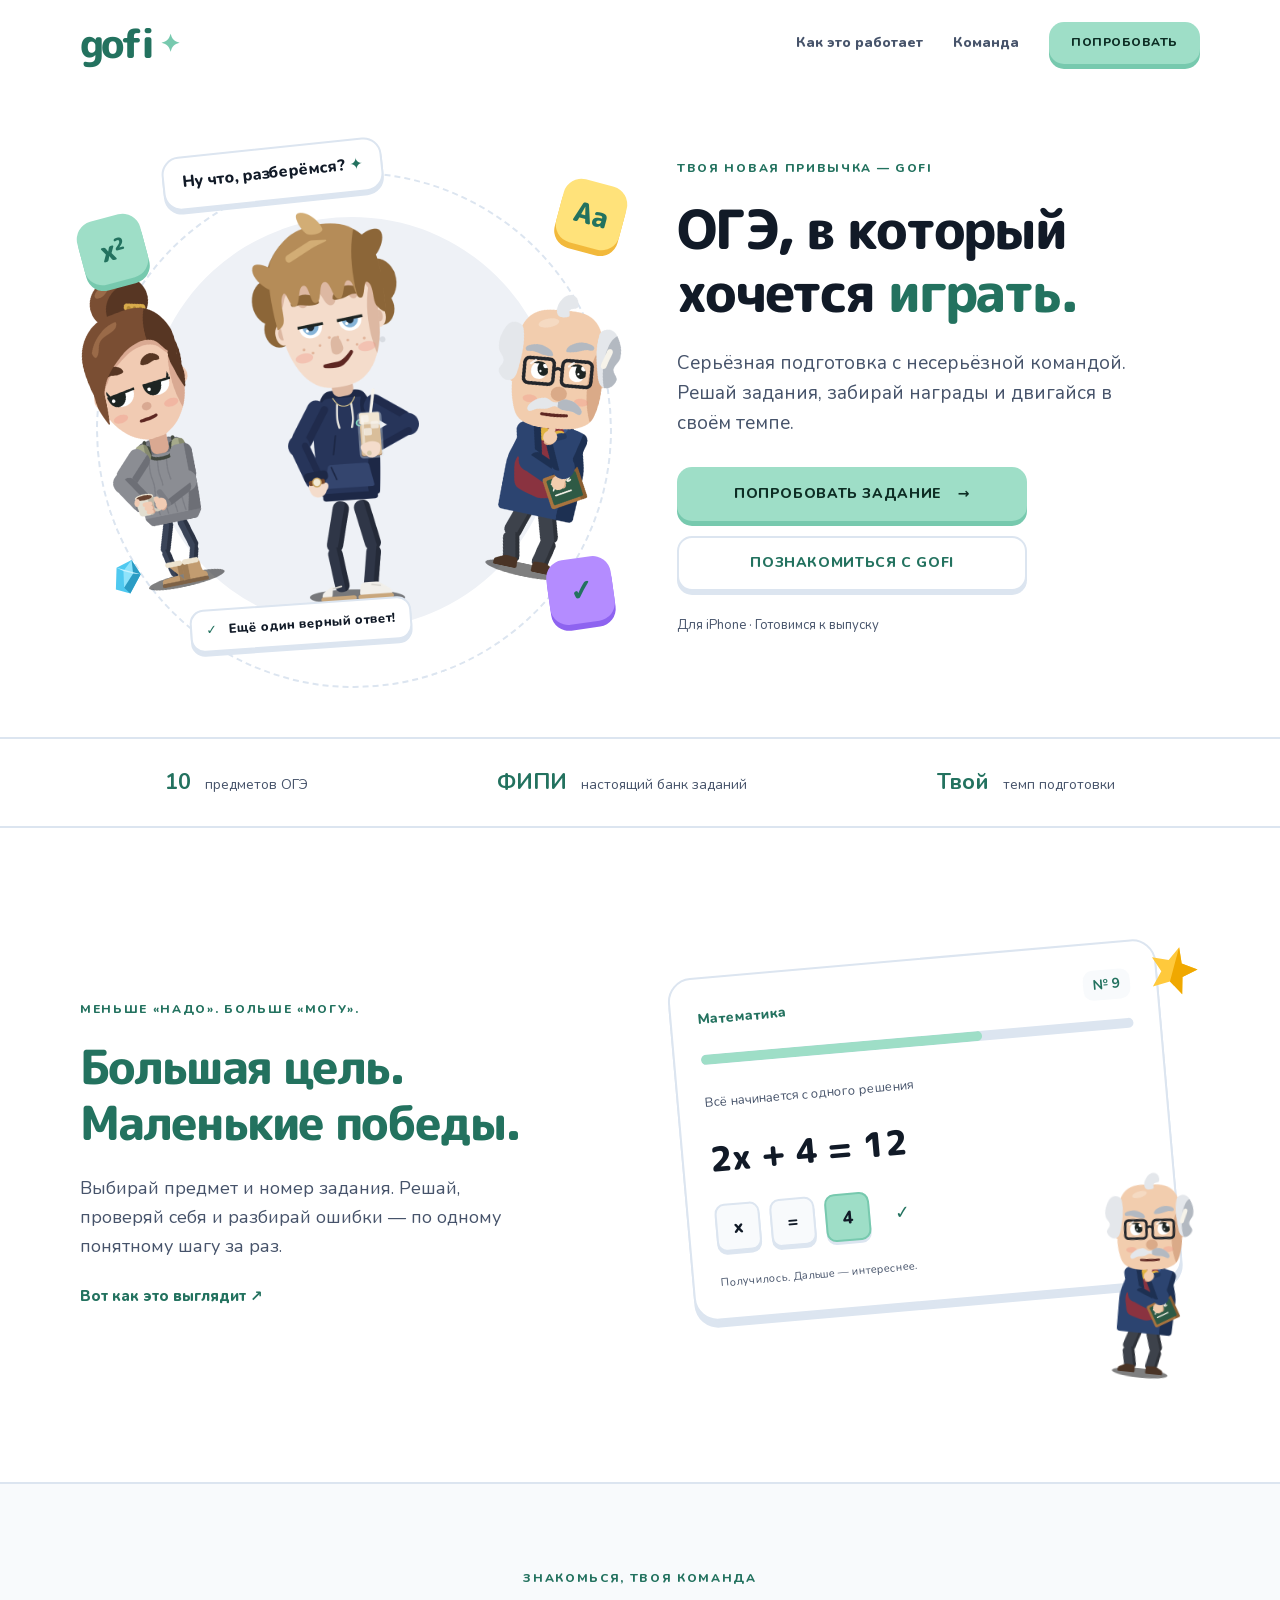
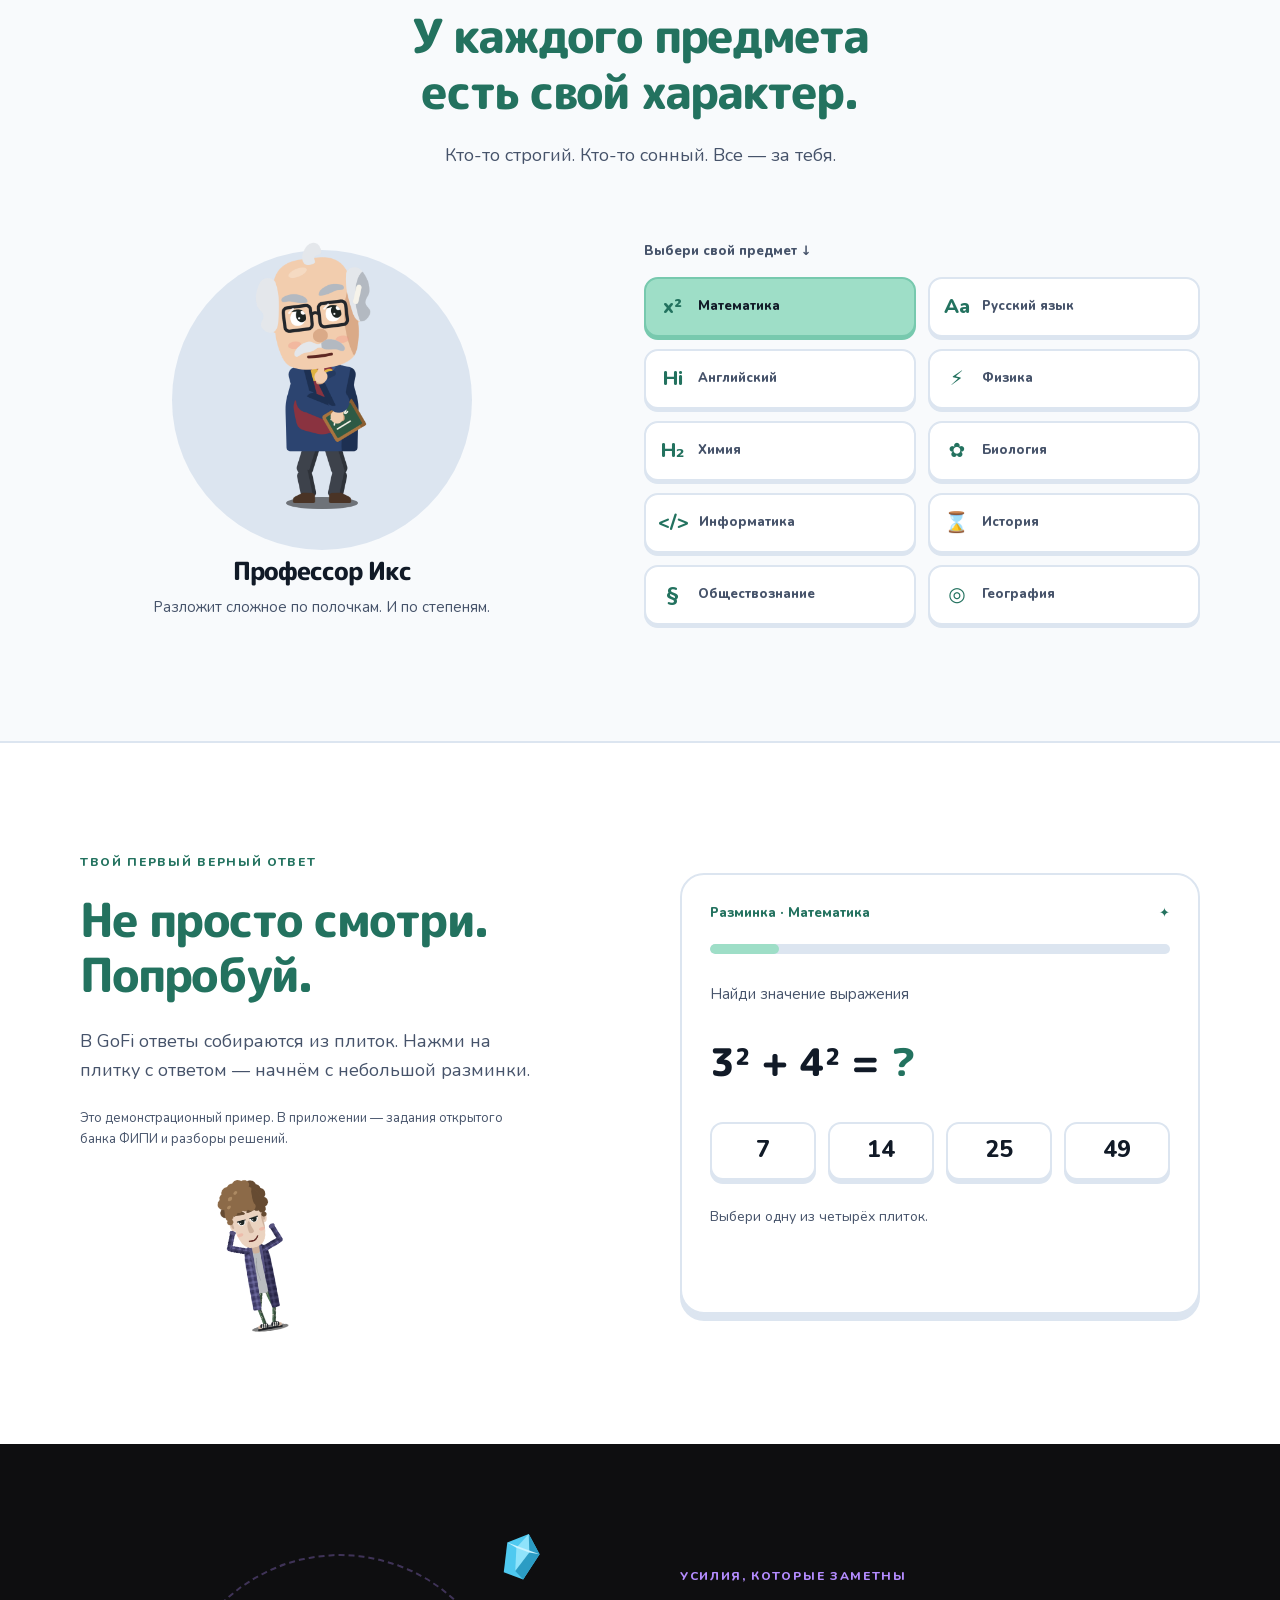
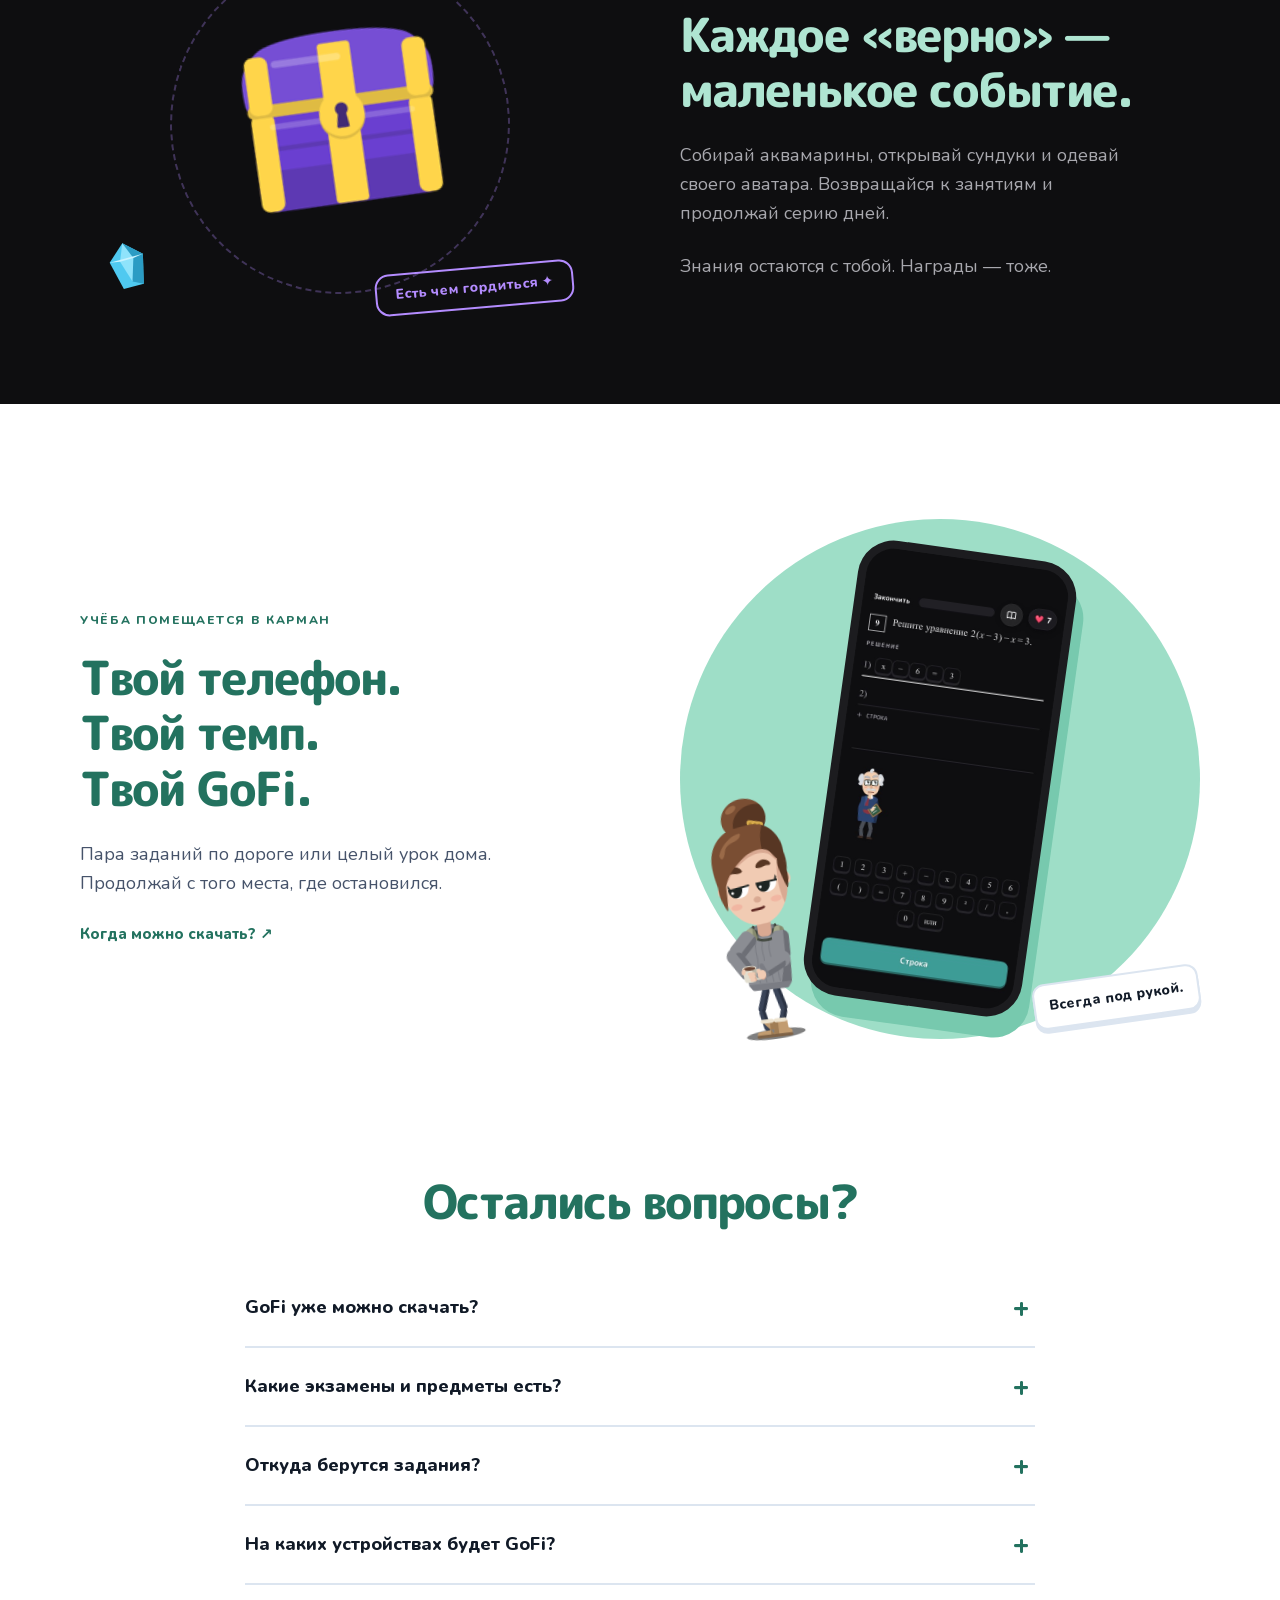
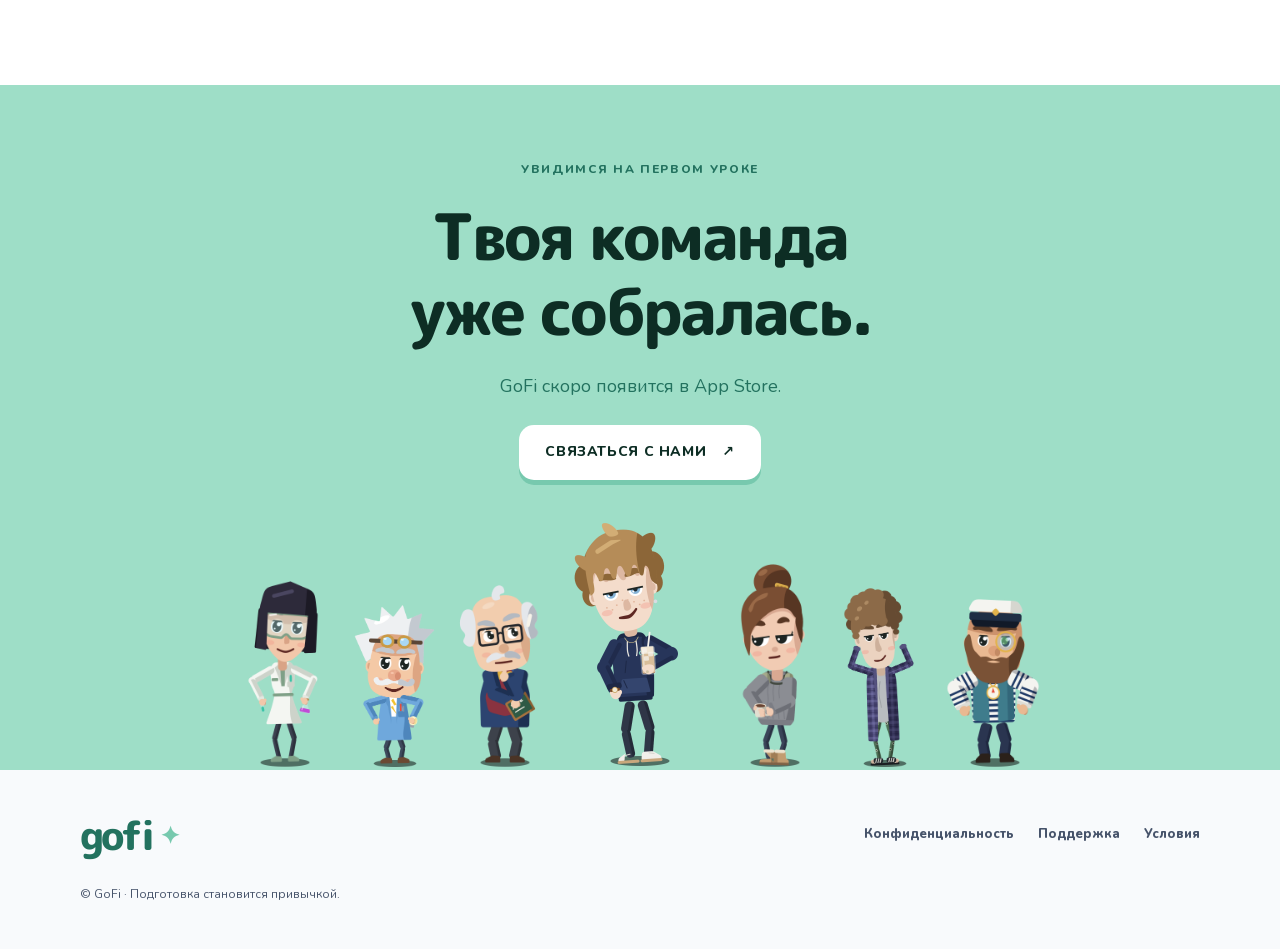
==== index.html @ 3a9fe212 "Новая главная GoFi: команда, анимации и пробное задание" ====
<!doctype html>
<html lang="ru">
<head>
<meta charset="utf-8"><meta name="viewport" content="width=device-width, initial-scale=1">
<title>GoFi — ОГЭ, в который хочется играть</title>
<meta name="description" content="Готовься к ОГЭ с GoFi: задания ФИПИ по 10 предметам, команда учителей-персонажей, разборы и награды. Приложение для iPhone готовится к выпуску.">
<meta property="og:title" content="GoFi — ОГЭ, в который хочется играть">
<meta property="og:description" content="Твоя команда. Твой темп. Твой следующий верный ответ.">
<meta property="og:image" content="https://nowford.github.io/gofi/icon.png">
<meta name="theme-color" content="#FFFFFF">
<link rel="icon" href="favicon.png"><link rel="apple-touch-icon" href="icon.png">
<link rel="stylesheet" href="fonts.css"><link rel="stylesheet" href="home.css?v=20261116">
</head><body>
<a class="skip" href="#main">К содержимому</a>
<svg width="0" height="0" style="position:absolute" aria-hidden="true">
  <defs>
    <symbol id="gem" viewBox="0 0 64 64"><path d="M32 4 52 22 44 56H20L12 22Z" fill="#4FC9F0"/><path d="M32 4 52 22 44 56 32 50Z" fill="#2B9CC4"/><path d="M32 4 24 24 32 50 40 24Z" fill="#8FE3FB"/><path d="M12 22H52L40 24H24Z" fill="#C9F3FF"/></symbol>
    <symbol id="flame" viewBox="0 0 64 64"><path d="M32 4C40 16 52 22 52 38a20 20 0 0 1-40 0c0-8 4-14 8-18 0 6 2 10 6 12C26 22 28 12 32 4Z" fill="#FF9B2F"/><path d="M32 4c8 12 20 18 20 34a20 20 0 0 1-20 20Z" fill="#F07A1A"/><path d="M32 28c6 6 10 10 10 16a10 10 0 0 1-20 0c0-6 4-10 10-16Z" fill="#FFD25A"/></symbol>
    <symbol id="star" viewBox="0 0 64 64"><path d="M32 4l8 18 20 2-15 13 5 20-18-11-18 11 5-20L4 24l20-2Z" fill="#FFC93C"/><path d="M32 4l8 18 20 2-15 13 5 20-18-11Z" fill="#F0A800"/></symbol>
    <symbol id="heart" viewBox="0 0 64 64"><path d="M32 56 8 32A14 14 0 0 1 32 14a14 14 0 0 1 24 18Z" fill="#FF5F7E"/><path d="M32 56V14a14 14 0 0 1 24 18Z" fill="#E8456A"/><ellipse cx="20" cy="26" rx="5" ry="3" fill="#FFB3C2" transform="rotate(-35 20 26)"/></symbol>
    <symbol id="medal" viewBox="0 0 64 64"><path d="M22 4h8l4 18h-8Z" fill="#5C7CFA"/><path d="M42 4h-8l-4 18h8Z" fill="#4263EB"/><circle cx="32" cy="40" r="18" fill="#FFC93C"/><path d="M32 22a18 18 0 0 1 0 36Z" fill="#F0A800"/><circle cx="32" cy="40" r="10" fill="#FFE08A"/></symbol>
  </defs>
</svg>
<header class="top"><div class="wrap nav-wrap"><a class="brand" href="./" aria-label="GoFi — главная">go<span>fi</span><i aria-hidden="true">✦</i></a><nav aria-label="Главное меню"><a href="#how">Как это работает</a><a href="#team">Команда</a><a class="btn small" href="#try">Попробовать</a></nav></div></header>
<main id="main">
<section class="hero wrap">
<div class="hero-art" aria-label="Гофи, Тея и профессор Икс">
<div class="orbit" aria-hidden="true"></div><div class="orbit inner" aria-hidden="true"></div>
<span class="float tile t1" aria-hidden="true">x²</span><span class="float tile t2" aria-hidden="true">Аа</span><span class="float tile t3" aria-hidden="true">✓</span>
<span class="float gem" aria-hidden="true"><svg viewBox="0 0 64 64"><use href="#gem"/></svg></span>
<div class="hero-friend left"><img class="character " src="img/tea.png" alt="Тея" width="360" height="580"></div>
<div class="hero-friend right"><img class="character " src="img/iks.png" alt="Профессор Икс" width="360" height="580"></div>
<div class="hero-friend center"><img class="character " src="img/gofi.png" alt="Гофи" width="360" height="580"></div>
<div class="bubble">Ну что, разберёмся? <span>✦</span></div>
<div class="mini-win"><span>✓</span> Ещё один верный ответ!</div>
</div>
<div class="hero-copy"><p class="eyebrow">Твоя новая привычка — GoFi</p><h1>ОГЭ, в который<br>хочется <em>играть.</em></h1><p class="lead">Серьёзная подготовка с несерьёзной командой. Решай задания, забирай награды и двигайся в своём темпе.</p><div class="hero-actions"><a class="btn" href="#try">Попробовать задание <span aria-hidden="true">→</span></a><a class="btn outline" href="#how">Познакомиться с GoFi</a></div><p class="release-note">Для iPhone · Готовимся к выпуску</p></div>
</section>
<div class="facts"><div class="wrap"><span><b>10</b> предметов ОГЭ</span><span><b>ФИПИ</b> настоящий банк заданий</span><span><b>Твой</b> темп подготовки</span></div></div>
<section class="section wrap split" id="how">
<div class="copy reveal"><p class="eyebrow">Меньше «надо». Больше «могу».</p><h2>Большая цель.<br>Маленькие победы.</h2><p>Выбирай предмет и номер задания. Решай, проверяй себя и разбирай ошибки — по одному понятному шагу за раз.</p><a class="text-link" href="#try">Вот как это выглядит <span aria-hidden="true">↗</span></a></div>
<div class="practice-art reveal"><div class="lesson-card"><div class="lesson-head"><span>Математика</span><b>№ 9</b></div><div class="progress"><i></i></div><p>Всё начинается с одного решения</p><div class="equation">2x + 4 = 12</div><div class="answer-tiles"><span>x</span><span>=</span><span class="mint">4</span><span class="check">✓</span></div><div class="lesson-caption">Получилось. Дальше — интереснее.</div></div><img class="character lesson-teacher" src="img/iks.png" alt="Профессор Икс" width="360" height="580" loading="lazy"><svg class="art-star" viewBox="0 0 64 64" aria-hidden="true"><use href="#star"/></svg></div>
</section>
<section class="team-section" id="team"><div class="wrap"><div class="section-heading reveal"><p class="eyebrow">Знакомься, твоя команда</p><h2>У каждого предмета<br>есть свой характер.</h2><p>Кто-то строгий. Кто-то сонный. Все — за тебя.</p></div><div class="team-layout"><div class="teacher-stage"><div class="teacher-halo"></div><img id="teacher-image" class="character" src="img/iks.png" alt="Профессор Икс" width="360" height="580" loading="lazy"><div class="teacher-caption" aria-live="polite"><h3 id="teacher-name">Профессор Икс</h3><p id="teacher-description">Разложит сложное по полочкам. И по степеням.</p></div></div><div class="subject-picker"><p class="picker-label">Выбери свой предмет ↓</p><div class="subject-grid" role="group" aria-label="Учителя по предметам"><button class="subject" type="button" data-teacher="iks" data-name="Профессор Икс" data-description="Разложит сложное по полочкам. И по степеням." aria-pressed="true"><span aria-hidden="true">x²</span>Математика</button><button class="subject" type="button" data-teacher="zapyataya" data-name="Миша" data-description="Строгий с виду. На твоей стороне — всегда." aria-pressed="false"><span aria-hidden="true">Аа</span>Русский язык</button><button class="subject" type="button" data-teacher="tea" data-name="Тея" data-description="Английский, кофе и немного сарказма." aria-pressed="false"><span aria-hidden="true">Hi</span>Английский</button><button class="subject" type="button" data-teacher="volt" data-name="Доктор Вольт" data-description="Проверяет гравитацию. Иногда случайно." aria-pressed="false"><span aria-hidden="true">⚡</span>Физика</button><button class="subject" type="button" data-teacher="kolba" data-name="Мадам Колба" data-description="Знает формулу хорошего урока." aria-pressed="false"><span aria-hidden="true">H₂</span>Химия</button><button class="subject" type="button" data-teacher="kletka" data-name="Дядя Клетка" data-description="Объяснит жизнь во всех её проявлениях." aria-pressed="false"><span aria-hidden="true">✿</span>Биология</button><button class="subject" type="button" data-teacher="bait" data-name="Байт" data-description="Найдёт баг даже в твоём решении." aria-pressed="false"><span aria-hidden="true">&lt;/></span>Информатика</button><button class="subject" type="button" data-teacher="letopisets" data-name="Летописец Год" data-description="Помнит всё. Почти в правильном порядке." aria-pressed="false"><span aria-hidden="true">⌛</span>История</button><button class="subject" type="button" data-teacher="sudya" data-name="Судья Закон" data-description="У каждого ответа есть свои основания." aria-pressed="false"><span aria-hidden="true">§</span>Обществознание</button><button class="subject" type="button" data-teacher="kompas" data-name="Капитан Компас" data-description="Поможет найти верный курс." aria-pressed="false"><span aria-hidden="true">◎</span>География</button></div><noscript><p>Все десять предметов доступны в приложении. Для переключения персонажей на сайте включи JavaScript.</p></noscript></div></div></div></section>
<section class="section wrap split demo-section" id="try"><div class="copy reveal"><p class="eyebrow">Твой первый верный ответ</p><h2>Не просто смотри.<br>Попробуй.</h2><p>В GoFi ответы собираются из плиток. Нажми на плитку с ответом — начнём с небольшой разминки.</p><p class="fine">Это демонстрационный пример. В приложении — задания открытого банка ФИПИ и разборы решений.</p><img class="character demo-bait" src="img/bait.png" alt="Байт" width="360" height="580" loading="lazy"></div><div class="demo-card reveal"><div class="demo-top"><span>Разминка · Математика</span><span aria-hidden="true">✦</span></div><div class="demo-progress"><i></i></div><p>Найди значение выражения</p><div class="demo-equation">3² + 4² = <span>?</span></div><div class="demo-options" role="group" aria-label="Выбери ответ"><button type="button" data-answer="7">7</button><button type="button" data-answer="14">14</button><button type="button" data-answer="25">25</button><button type="button" data-answer="49">49</button></div><div class="demo-feedback" role="status" aria-live="polite">Выбери одну из четырёх плиток.</div><button type="button" class="text-link reset" hidden>Ещё раз ↻</button><noscript><p>Ответ: 25. 3² = 9, 4² = 16, а 9 + 16 = 25.</p></noscript></div></section>
<section class="rewards"><div class="wrap split"><div class="reward-art reveal"><div class="reward-ring"></div><img class="chest" src="img/chest-5.png" alt="Легендарный сундук GoFi" width="350" height="350" loading="lazy"><svg class="reward-gem g1" viewBox="0 0 64 64" aria-hidden="true"><use href="#gem"/></svg><svg class="reward-gem g2" viewBox="0 0 64 64" aria-hidden="true"><use href="#gem"/></svg><span class="reward-label">Есть чем гордиться ✦</span></div><div class="copy reveal"><p class="eyebrow">Усилия, которые заметны</p><h2>Каждое «верно» —<br>маленькое событие.</h2><p>Собирай аквамарины, открывай сундуки и одевай своего аватара. Возвращайся к занятиям и продолжай серию дней.</p><p>Знания остаются с тобой. Награды — тоже.</p></div></div></section>
<section class="section wrap split pocket"><div class="copy reveal"><p class="eyebrow">Учёба помещается в карман</p><h2>Твой телефон.<br>Твой темп.<br>Твой GoFi.</h2><p>Пара заданий по дороге или целый урок дома. Продолжай с того места, где остановился.</p><a class="text-link" href="#release">Когда можно скачать? ↗</a></div><div class="phone-scene reveal"><div class="phone-orbit"></div><div class="phone"><img src="img/screen-task.jpg" alt="Настоящий экран задания в приложении GoFi" width="402" height="874" loading="lazy"></div><img class="character phone-tea" src="img/tea.png" alt="Тея" width="360" height="580" loading="lazy"><span class="phone-label">Всегда под рукой.</span></div></section>
<section class="faq-section wrap"><h2>Остались вопросы?</h2><div class="faq"><details><summary>GoFi уже можно скачать?</summary><p>Пока нет — готовим приложение к выпуску в App Store. Здесь появится ссылка, когда GoFi будет доступен.</p></details><details><summary>Какие экзамены и предметы есть?</summary><p>Готовим все 10 предметов ОГЭ: математику, русский язык, физику, химию, биологию, информатику, историю, обществознание, географию и английский, включая аудирование. ЕГЭ появится позже.</p></details><details><summary>Откуда берутся задания?</summary><p>Из открытого банка ФИПИ. В GoFi входят задания с однозначным, автоматически проверяемым ответом. Сочинения и задания с проверкой человеком пока не включены.</p></details><details><summary>На каких устройствах будет GoFi?</summary><p>На iPhone с iOS 17 и новее. Версии для Android пока нет.</p></details></div></section>
<section class="final" id="release"><div class="wrap"><p class="eyebrow">Увидимся на первом уроке</p><h2>Твоя команда<br>уже собралась.</h2><p>GoFi скоро появится в App Store.</p><a class="btn" href="support.html">Связаться с нами <span aria-hidden="true">↗</span></a><div class="lineup" aria-hidden="true"><img class="character " src="img/kolba.png" alt="" width="360" height="580" loading="lazy"><img class="character " src="img/volt.png" alt="" width="360" height="580" loading="lazy"><img class="character " src="img/iks.png" alt="" width="360" height="580" loading="lazy"><img class="character " src="img/gofi.png" alt="" width="360" height="580" loading="lazy"><img class="character " src="img/tea.png" alt="" width="360" height="580" loading="lazy"><img class="character " src="img/bait.png" alt="" width="360" height="580" loading="lazy"><img class="character " src="img/kompas.png" alt="" width="360" height="580" loading="lazy"></div></div></section>
</main><footer><div class="wrap footer-grid"><a class="brand" href="./">go<span>fi</span><i aria-hidden="true">✦</i></a><nav aria-label="Информация"><a href="privacy.html">Конфиденциальность</a><a href="support.html">Поддержка</a><a href="terms.html">Условия</a></nav><small>© GoFi · Подготовка становится привычкой.</small></div></footer>
<script src="home.js?v=20261116" defer></script></body></html>
---- fonts.css ----
/* Nunito (SIL Open Font License 1.1), локальные копии — без запросов к Google. */
/* cyrillic-ext */
@font-face {
  font-family: 'Nunito';
  font-style: normal;
  font-weight: 400 800;
  font-display: swap;
  src: url(fonts/nunito-cyrillic-ext.woff2) format('woff2');
  unicode-range: U+0460-052F, U+1C80-1C8A, U+20B4, U+2DE0-2DFF, U+A640-A69F, U+FE2E-FE2F;
}
/* cyrillic */
@font-face {
  font-family: 'Nunito';
  font-style: normal;
  font-weight: 400 800;
  font-display: swap;
  src: url(fonts/nunito-cyrillic.woff2) format('woff2');
  unicode-range: U+0301, U+0400-045F, U+0490-0491, U+04B0-04B1, U+2116;
}
/* latin-ext */
@font-face {
  font-family: 'Nunito';
  font-style: normal;
  font-weight: 400 800;
  font-display: swap;
  src: url(fonts/nunito-latin-ext.woff2) format('woff2');
  unicode-range: U+0100-02BA, U+02BD-02C5, U+02C7-02CC, U+02CE-02D7, U+02DD-02FF, U+0304, U+0308, U+0329, U+1D00-1DBF, U+1E00-1E9F, U+1EF2-1EFF, U+2020, U+20A0-20AB, U+20AD-20C4, U+2113, U+2C60-2C7F, U+A720-A7FF;
}
/* latin */
@font-face {
  font-family: 'Nunito';
  font-style: normal;
  font-weight: 400 800;
  font-display: swap;
  src: url(fonts/nunito-latin.woff2) format('woff2');
  unicode-range: U+0000-00FF, U+0131, U+0152-0153, U+02BB-02BC, U+02C6, U+02DA, U+02DC, U+0304, U+0308, U+0329, U+2000-206F, U+20AC, U+2122, U+2191, U+2193, U+2212, U+2215, U+FEFF, U+FFFD;
}
---- home.css ----
/* GoFi: значения палитры из Ink в App/GoFi/Theme.swift (светлая пара + ночной раздел). */
@font-face {
  font-family:GoFi;
  src:url(fonts/MPLUSRounded1c-ExtraBold.ttf) format('truetype');
  font-weight:800;
  font-display:swap}

:root {
  --bg:#fff;
  --ink:#111a27;
  --muted:#46536a;
  --mint:#9edec7;
  --mint-rim:#77c9ae;
  --green:#23725f;
  --soft:#f8fafc;
  --line:#dce5f0;
  --night:#0e0e10;
  --purple:#b48cff;
  --gold:#ffe27a;
  --ease:cubic-bezier(.23,1,.32,1)}

* {
  box-sizing:border-box}
html {
  scroll-behavior:smooth;
  scroll-padding-top:100px}
body {
  margin:0;
  color:var(--ink);
  background:var(--bg);
  font:18px/1.6 Nunito,system-ui,sans-serif}
button,a {
  -webkit-tap-highlight-color:transparent}
button {
  font:inherit}
a {
  color:inherit}
img {
  display:block;
  max-width:100%;
  height:auto}
svg {
  display:block;
  width:100%;
  height:100%}
h1,h2,h3,p {
  margin:0}
h1,h2,h3 {
  font-family:GoFi,Nunito,sans-serif;
  font-weight:800;
  line-height:1.17;
  letter-spacing:-.04em}
h1 {
  font-size:clamp(37px,4.2vw,60px)}
h2 {
  font-size:clamp(32px,3.7vw,48px);
  color:var(--green)}
h3 {
  font-size:25px}
p {
  color:var(--muted)}
.wrap {
  width:min(1120px,calc(100% - 48px));
  margin:auto}
.eyebrow {
  text-transform:uppercase;
  letter-spacing:.14em;
  font-size:12px;
  font-weight:800;
  color:var(--green);
  margin-bottom:20px}
.btn {
  display:inline-flex;
  align-items:center;
  justify-content:center;
  gap:16px;
  min-height:54px;
  padding:14px 24px;
  border:2px solid transparent;
  border-radius:15px;
  background:var(--mint);
  box-shadow:0 5px 0 var(--mint-rim);
  color:#0d2d24;
  font-size:14px;
  font-weight:800;
  letter-spacing:.045em;
  text-transform:uppercase;
  text-decoration:none;
  cursor:pointer;
  transition:transform .15s var(--ease),box-shadow .15s var(--ease),background .15s}
.btn:hover {
  background:#afe5d2;
  transform:translateY(-2px)}
.btn:active {
  transform:translateY(4px);
  box-shadow:0 1px 0 var(--mint-rim)}
.btn.outline {
  background:var(--bg);
  border-color:var(--line);
  box-shadow:0 4px 0 var(--line);
  color:var(--green)}
.btn.small {
  min-height:42px;
  padding:9px 20px;
  font-size:12px}
.text-link {
  display:inline-block;
  margin-top:24px;
  border:0;
  background:none;
  padding:0;
  color:var(--green);
  font-size:15px;
  font-weight:800;
  text-decoration:none;
  cursor:pointer}
.text-link:hover {
  text-decoration:underline}
a:focus-visible,button:focus-visible,summary:focus-visible {
  outline:3px solid var(--green);
  outline-offset:6px}
.skip {
  position:fixed;
  top:12px;
  left:12px;
  z-index:100;
  background:var(--bg);
  padding:12px;
  transform:translateY(-160%)}
.skip:focus {
  transform:none}
.top {
  position:sticky;
  top:0;
  z-index:30;
  background:rgba(255,255,255,.96);
  border-bottom:1px solid transparent;
  transition:border-color .2s}
.top.scrolled {
  border-color:var(--line)}
.nav-wrap {
  height:86px;
  display:flex;
  justify-content:space-between;
  align-items:center}
.brand {
  display:inline-flex;
  align-items:center;
  font:800 40px/1 GoFi,Nunito,sans-serif;
  letter-spacing:-.07em;
  color:var(--green);
  text-decoration:none}
.brand span {
  color:var(--green)}
.brand i {
  font-style:normal;
  font-size:24px;
  margin-left:8px;
  color:var(--mint-rim)}
nav {
  display:flex;
  gap:30px;
  align-items:center}
nav a {
  font-size:14px;
  font-weight:800;
  text-decoration:none;
  color:var(--muted)}
nav a:hover {
  color:var(--green)}
.hero {
  min-height:650px;
  display:grid;
  grid-template-columns:1.05fr 1fr;
  gap:48px;
  align-items:center;
  padding:40px 0 70px}
.hero-copy {
  position:relative;
  z-index:2}
.hero-copy h1 em {
  font-style:normal;
  color:var(--green);
  position:relative}
.hero-copy .lead {
  font-size:19px;
  margin:24px 0 28px;
  max-width:460px}
.hero-actions {
  display:grid;
  gap:15px;
  max-width:350px}
.release-note {
  font-size:13px;
  margin-top:24px;
  color:var(--muted)}
.hero-art {
  height:500px;
  position:relative;
  isolation:isolate}
.orbit {
  position:absolute;
  width:94%;
  aspect-ratio:1;
  left:3%;
  top:5%;
  border:2px dashed var(--line);
  border-radius:50%;
  transform:rotate(-20deg)}
.orbit.inner {
  width:75%;
  left:12%;
  top:14%;
  border:none;
  background:#eef1f6}
.hero-friend {
  position:absolute;
  bottom:35px;
  transform-origin:50% 90%}
.hero-friend.center {
  width:53%;
  left:24%;
  z-index:4;
  animation:float 5s ease-in-out infinite}
.hero-friend.left {
  width:43%;
  left:-3%;
  bottom:55px;
  transform:rotate(-13deg);
  z-index:2}
.hero-friend.right {
  width:43%;
  right:-3%;
  bottom:65px;
  transform:rotate(12deg);
  z-index:2}
.character {
  object-fit:contain}
.hero-friend .character {
  width:100%}
.float {
  position:absolute;
  z-index:5;
  animation:float 4s ease-in-out infinite}
.tile {
  display:grid;
  place-items:center;
  width:65px;
  height:65px;
  border-radius:18px;
  font:800 28px GoFi;
  box-shadow:0 6px 0 var(--mint-rim);
  background:var(--mint);
  color:var(--green)}
.t1 {
  left:0;
  top:70px;
  rotate:-15deg}
.t2 {
  right:1%;
  top:35px;
  background:var(--gold);
  box-shadow:0 6px 0 #f2b93b;
  rotate:15deg;
  animation-delay:-1s}
.t3 {
  right:3%;
  bottom:24px;
  background:var(--purple);
  box-shadow:0 6px 0 #8e63f0;
  rotate:-8deg;
  animation-delay:-2s}
.gem {
  width:40px;
  height:50px;
  left:5%;
  bottom:45px;
  rotate:15deg;
  animation-delay:-3s}
.bubble {
  position:absolute;
  top:0;
  left:15%;
  background:var(--bg);
  border:2px solid var(--line);
  border-radius:18px;
  padding:12px 18px;
  font-size:16px;
  font-weight:800;
  transform:rotate(-6deg);
  z-index:6;
  box-shadow:0 4px 0 var(--line)}
.bubble span {
  color:var(--green)}
.mini-win {
  position:absolute;
  bottom:1px;
  left:20%;
  z-index:6;
  border:2px solid var(--line);
  border-radius:14px;
  background:var(--bg);
  padding:9px 14px;
  box-shadow:0 4px 0 var(--line);
  font-size:13px;
  font-weight:800;
  rotate:-4deg}
.mini-win span {
  color:var(--green);
  margin-right:8px}
.facts {
  border-block:2px solid var(--line);
  padding:26px 0}
.facts .wrap {
  display:flex;
  justify-content:space-around;
  gap:20px}
.facts span {
  font-size:14px;
  color:var(--muted)}
.facts b {
  font-size:22px;
  color:var(--green);
  margin-right:10px}
.section {
  padding-top:110px;
  padding-bottom:110px}
.split {
  display:grid;
  grid-template-columns:1fr 1fr;
  gap:80px;
  align-items:center}
.copy>p:not(.eyebrow) {
  margin-top:24px;
  max-width:450px}
.practice-art {
  position:relative;
  min-height:390px;
  display:flex;
  align-items:center;
  padding:20px 30px 70px 0}
.lesson-card {
  width:100%;
  padding:26px;
  border:2px solid var(--line);
  border-radius:24px;
  background:var(--bg);
  box-shadow:0 7px 0 var(--line);
  transform:rotate(-5deg)}
.lesson-head {
  display:flex;
  justify-content:space-between;
  align-items:center;
  color:var(--green);
  font-size:14px;
  font-weight:800}
.lesson-head b {
  background:var(--soft);
  padding:4px 10px;
  border-radius:10px}
.progress,.demo-progress {
  height:10px;
  border-radius:10px;
  background:var(--line);
  margin:20px 0 28px;
  overflow:hidden}
.progress i,.demo-progress i {
  display:block;
  height:100%;
  width:65%;
  border-radius:inherit;
  background:var(--mint);
  transition:width .4s}
.lesson-card p {
  font-size:13px}
.equation {
  font:800 34px GoFi;
  margin:20px 0}
.answer-tiles {
  display:flex;
  gap:10px}
.answer-tiles span {
  display:grid;
  place-items:center;
  width:45px;
  height:48px;
  background:var(--soft);
  border:2px solid var(--line);
  box-shadow:0 3px var(--line);
  border-radius:10px;
  font-weight:800}
.answer-tiles .mint {
  background:var(--mint);
  border-color:var(--mint-rim)}
.answer-tiles .check {
  border:0;
  background:none;
  box-shadow:none;
  color:var(--green)}
.lesson-caption {
  font-size:11px;
  color:var(--muted);
  margin-top:22px}
.lesson-teacher {
  position:absolute;
  right:-35px;
  bottom:-10px;
  width:170px;
  rotate:6deg}
.art-star {
  position:absolute;
  width:54px;
  height:54px;
  right:0;
  top:5px;
  rotate:15deg}
.team-section {
  background:var(--soft);
  border-block:2px solid var(--line);
  padding:85px 0}
.section-heading {
  text-align:center}
.section-heading p:last-child {
  margin-top:22px}
.team-layout {
  display:grid;
  grid-template-columns:1fr 1.15fr;
  gap:80px;
  align-items:center;
  margin-top:40px}
.teacher-stage {
  position:relative;
  text-align:center;
  min-width:0}
.teacher-halo {
  position:absolute;
  top:40px;
  left:50%;
  translate:-50%;
  width:300px;
  max-width:90%;
  aspect-ratio:1;
  border-radius:50%;
  background:#dce5f0}
.teacher-stage>.character {
  position:relative;
  height:330px;
  width:220px;
  margin:auto;
  transition:transform .3s}
.teacher-stage:hover>.character {
  transform:rotate(-3deg) translateY(-5px)}
.teacher-caption {
  position:relative;
  margin-top:16px;
  min-height:100px}
.teacher-caption p {
  font-size:15px;
  margin-top:10px}
.picker-label {
  font-size:13px;
  font-weight:800;
  margin-bottom:15px}
.subject-grid {
  display:grid;
  grid-template-columns:1fr 1fr;
  gap:12px}
.subject {
  display:flex;
  gap:10px;
  align-items:center;
  min-height:58px;
  text-align:left;
  border:2px solid var(--line);
  border-radius:14px;
  box-shadow:0 3px var(--line);
  background:var(--bg);
  padding:12px;
  font-size:13px;
  font-weight:800;
  color:var(--muted);
  cursor:pointer;
  transition:transform .15s,border-color .15s}
.subject span {
  font-size:20px;
  color:var(--green);
  min-width:30px;
  text-align:center}
.subject:hover {
  transform:translateY(-3px)}
.subject[aria-pressed=true] {
  border-color:var(--mint-rim);
  background:var(--mint);
  box-shadow:0 3px var(--mint-rim);
  color:var(--ink)}
.demo-section {
  position:relative}
.fine {
  font-size:13px}
.demo-bait {
  height:160px;
  margin-top:24px;
  transform:rotate(-8deg)}
.demo-card {
  position:relative;
  padding:28px;
  border:2px solid var(--line);
  border-radius:24px;
  box-shadow:0 7px var(--line);
  background:var(--bg)}
.demo-top {
  display:flex;
  justify-content:space-between;
  font-size:13px;
  font-weight:800;
  color:var(--green)}
.demo-progress i {
  width:15%}
.demo-card>p {
  font-size:15px}
.demo-equation {
  font:800 clamp(28px,3vw,38px) GoFi;
  margin:28px 0 32px;
  white-space:nowrap}
.demo-equation span {
  color:var(--green)}
.demo-options {
  display:grid;
  grid-template-columns:repeat(4,1fr);
  gap:12px}
.demo-options button {
  min-height:58px;
  border:2px solid var(--line);
  border-radius:13px;
  box-shadow:0 4px var(--line);
  background:var(--bg);
  font-weight:800;
  font-size:23px;
  color:var(--ink);
  cursor:pointer;
  transition:transform .15s}
.demo-options button:hover:not(:disabled) {
  transform:translateY(-3px);
  border-color:var(--mint-rim)}
.demo-options button:active {
  transform:translateY(3px)}
.demo-options button.wrong {
  background:#dce5f0}
.demo-options button.correct {
  background:var(--mint);
  border-color:var(--mint-rim);
  box-shadow:0 4px var(--mint-rim)}
.demo-options button:disabled {
  cursor:default}
.demo-feedback {
  font-size:14px;
  color:var(--muted);
  min-height:78px;
  margin-top:26px}
.demo-card.solved .demo-progress i {
  width:100%}
.demo-card.solved .demo-feedback {
  color:var(--green);
  font-weight:800}
.reset {
  margin-top:0}
.rewards {
  background:var(--night);
  color:#ededef;
  padding:80px 0;
  overflow:hidden}
.rewards h2 {
  color:#afe5d2}
.rewards p {
  color:#a8a8ae}
.rewards .eyebrow {
  color:var(--purple)}
.reward-art {
  height:400px;
  position:relative;
  display:flex;
  justify-content:center;
  align-items:center}
.reward-ring {
  position:absolute;
  width:340px;
  max-width:100%;
  aspect-ratio:1;
  border:2px dashed var(--purple);
  border-radius:50%;
  opacity:.3;
  rotate:20deg}
.chest {
  position:relative;
  width:300px;
  height:300px;
  object-fit:contain;
  rotate:-10deg;
  animation:float 5s ease-in-out infinite}
.reward-gem {
  position:absolute;
  width:55px;
  height:65px;
  animation:float 4s ease-in-out infinite}
.g1 {
  top:0;
  right:10%;
  rotate:20deg}
.g2 {
  bottom:25px;
  left:4%;
  rotate:-15deg;
  animation-delay:-2s}
.reward-label {
  position:absolute;
  bottom:15px;
  right:5%;
  padding:8px 18px;
  border:2px solid var(--purple);
  color:var(--purple);
  border-radius:14px;
  font-size:14px;
  font-weight:800;
  rotate:-5deg}
.phone-scene {
  position:relative;
  height:530px;
  display:grid;
  place-items:center}
.phone-orbit {
  position:absolute;
  width:100%;
  aspect-ratio:1;
  border-radius:50%;
  background:var(--mint)}
.phone {
  position:relative;
  width:220px;
  padding:8px;
  background:#1c1c1f;
  border-radius:36px;
  box-shadow:10px 20px 0 #77c9ae;
  rotate:8deg}
.phone img {
  border-radius:28px;
  width:100%;
  height:auto}
.phone-tea {
  position:absolute;
  bottom:0;
  left:-10px;
  width:180px;
  rotate:-8deg}
.phone-label {
  position:absolute;
  right:0;
  bottom:24px;
  background:var(--bg);
  border:2px solid var(--line);
  border-radius:12px;
  padding:10px 14px;
  box-shadow:0 4px var(--line);
  font-size:14px;
  font-weight:800;
  rotate:-8deg}
.faq-section {
  padding:20px 0 100px;
  max-width:790px}
.faq-section h2 {
  text-align:center;
  margin-bottom:40px}
.faq details {
  border-bottom:2px solid var(--line)}
.faq summary {
  list-style:none;
  padding:24px 40px 24px 0;
  position:relative;
  font-size:18px;
  font-weight:800;
  cursor:pointer}
.faq summary::-webkit-details-marker {
  display:none}
.faq summary:after {
  content:'+';
  position:absolute;
  right:6px;
  top:17px;
  font-size:28px;
  color:var(--green)}
.faq details[open] summary:after {
  content:'−'}
.faq details p {
  padding:0 30px 24px 0;
  font-size:16px}
.final {
  background:var(--mint);
  text-align:center;
  padding-top:75px;
  overflow:hidden}
.final h2 {
  font-size:clamp(40px,5vw,64px);
  color:#0d2d24}
.final p:not(.eyebrow) {
  margin:24px 0;
  color:var(--green)}
.final .btn {
  background:var(--bg);
  box-shadow:0 5px var(--mint-rim)}
.lineup {
  display:flex;
  align-items:end;
  justify-content:center;
  margin-top:40px;
  height:250px}
.lineup img {
  width:150px;
  flex:0 0 150px;
  margin:0 -15px}
.lineup img:nth-child(2n) {
  width:130px;
  flex-basis:130px}
.lineup img:nth-child(4) {
  width:180px;
  flex-basis:180px;
  z-index:2}
footer {
  padding:45px 0;
  background:var(--soft)}
.footer-grid {
  display:flex;
  gap:30px;
  align-items:center;
  flex-wrap:wrap;
  justify-content:space-between}
footer nav {
  gap:24px}
footer nav a {
  font-size:13px}
footer small {
  width:100%;
  font-size:12px;
  color:var(--muted)}
.confetti {
  position:absolute;
  pointer-events:none;
  z-index:10;
  width:9px;
  height:14px;
  border-radius:3px;
  left:50%;
  top:45%;
  background:var(--mint);
  animation:confetti .9s ease-out forwards}
.confetti:nth-child(3n) {
  background:var(--purple)}
.confetti:nth-child(3n + 1) {
  background:var(--gold)}
[hidden] {
  display:none!important}

@keyframes float {
  0%,100% {
  transform:translateY(0)}
50% {
  transform:translateY(-12px)}
}
@keyframes confetti {
  from {
  transform:translate(0,0) rotate(0);
  opacity:1}
to {
  transform:translate(var(--x),var(--y)) rotate(var(--spin));
  opacity:0}
}
@keyframes enter {
  from {
  opacity:.35;
  transform:translateY(22px)}
to {
  opacity:1;
  transform:none}
}
.reveal.in {
  animation:enter .65s var(--ease) both}

@media(min-width:1500px) {
  .hero {
  min-height:720px}
}

@media(max-width:1000px) {
  .split,.team-layout {
  gap:40px}
.hero {
  gap:20px}
.hero-art {
  height:420px}
.hero-friend {
  bottom:35px}
.hero-friend.center {
  width:59%;
  left:20%}
.bubble {
  left:5%;
  font-size:13px}
.tile {
  width:52px;
  height:52px;
  font-size:23px}
.hero h1 {
  font-size:42px}
.subject {
  font-size:12px;
  padding:10px;
  gap:5px}
}

@media(max-width:760px) {
  .wrap {
  width:calc(100% - 40px)}
.nav-wrap {
  height:70px}
.brand {
  font-size:33px}
nav {
  gap:15px}
.top nav>a:not(.btn) {
  display:none}
.hero {
  grid-template-columns:1fr;
  gap:20px;
  padding:30px 0 55px;
  min-height:0}
.hero-art {
  width:min(410px,100%);
  height:370px;
  margin:auto}
.hero-copy {
  text-align:center}
.hero h1 {
  font-size:clamp(36px,7vw,48px)}
.hero-copy .lead {
  max-width:460px;
  margin:22px auto 26px;
  font-size:17px}
.hero-actions {
  margin:auto;
  width:100%}
.hero-copy .eyebrow {
  font-size:10px;
  margin-bottom:14px}
.release-note {
  font-size:12px}
.hero-friend.center {
  width:49%;
  left:26%}
.hero-friend.left,.hero-friend.right {
  width:35%}
.hero-friend.left {
  left:2%}
.hero-friend.right {
  right:2%}
.orbit {
  width:82%;
  left:9%;
  top:0}
.orbit.inner {
  width:70%;
  left:15%;
  top:8%}
.bubble {
  left:14%;
  top:-5px}
.t1 {
  left:3%;
  top:60px}
.t2 {
  right:4%;
  top:25px}
.t3 {
  right:5%;
  bottom:22px}
.mini-win {
  left:18%;
  font-size:11px}
.facts {
  padding:22px 0}
.facts .wrap {
  gap:8px;
  justify-content:space-between}
.facts span {
  font-size:10px;
  text-align:center;
  flex:1}
.facts b {
  display:block;
  font-size:20px;
  margin:0 0 4px}
.section {
  padding-top:65px;
  padding-bottom:65px}
.split {
  grid-template-columns:1fr;
  gap:40px}
.copy h2 {
  font-size:36px}
.copy {
  text-align:center}
.copy>p:not(.eyebrow) {
  margin:22px auto 0}
.practice-art {
  max-width:420px;
  width:100%;
  margin:auto;
  padding-right:30px;
  min-height:350px}
.lesson-teacher {
  right:-10px;
  width:145px}
.team-section {
  padding:65px 0}
.team-layout {
  grid-template-columns:1fr;
  gap:20px;
  margin-top:20px}
.teacher-stage>.character {
  height:270px;
  width:175px}
.teacher-halo {
  width:235px}
.teacher-caption {
  min-height:80px}
.subject-grid {
  max-width:480px;
  margin:auto;
  gap:11px}
.subject {
  font-size:12px;
  min-height:56px}
.picker-label {
  text-align:center}
.demo-bait {
  display:none}
.demo-card {
  max-width:460px;
  width:100%;
  margin:auto;
  padding:24px}
.demo-equation {
  font-size:34px}
.demo-options {
  gap:10px}
.demo-options button {
  font-size:22px}
.rewards {
  padding:55px 0}
.rewards .split {
  gap:24px}
.reward-art {
  height:320px;
  order:2}
.chest {
  width:250px;
  height:250px}
.reward-ring {
  width:270px}
.reward-label {
  bottom:0}
.phone-scene {
  height:490px;
  max-width:420px;
  width:100%;
  margin:auto}
.phone {
  width:205px}
.phone-tea {
  width:150px;
  left:0}
.phone-label {
  right:0;
  font-size:12px}
.faq-section {
  padding:20px 0 60px}
.faq-section h2 {
  font-size:30px}
.faq summary {
  font-size:16px}
.final {
  padding-top:60px}
.lineup {
  height:195px;
  margin-top:30px}
.lineup img {
  width:110px;
  flex-basis:110px;
  margin:0 -15px}
.lineup img:nth-child(2n) {
  width:90px;
  flex-basis:90px}
.lineup img:nth-child(4) {
  width:130px;
  flex-basis:130px}
.lineup img:first-child,.lineup img:last-child {
  display:none}
footer {
  padding:35px 0}
footer nav {
  align-items:start;
  flex-direction:column;
  gap:10px}
.footer-grid {
  align-items:start}
}

@media(prefers-reduced-motion:reduce) {
  html {
  scroll-behavior:auto}
*,*:before,*:after {
  animation:none!important;
  transition:none!important}
}

/* Rotated decorative art must not widen the mobile document. */
main { overflow-x: clip; }
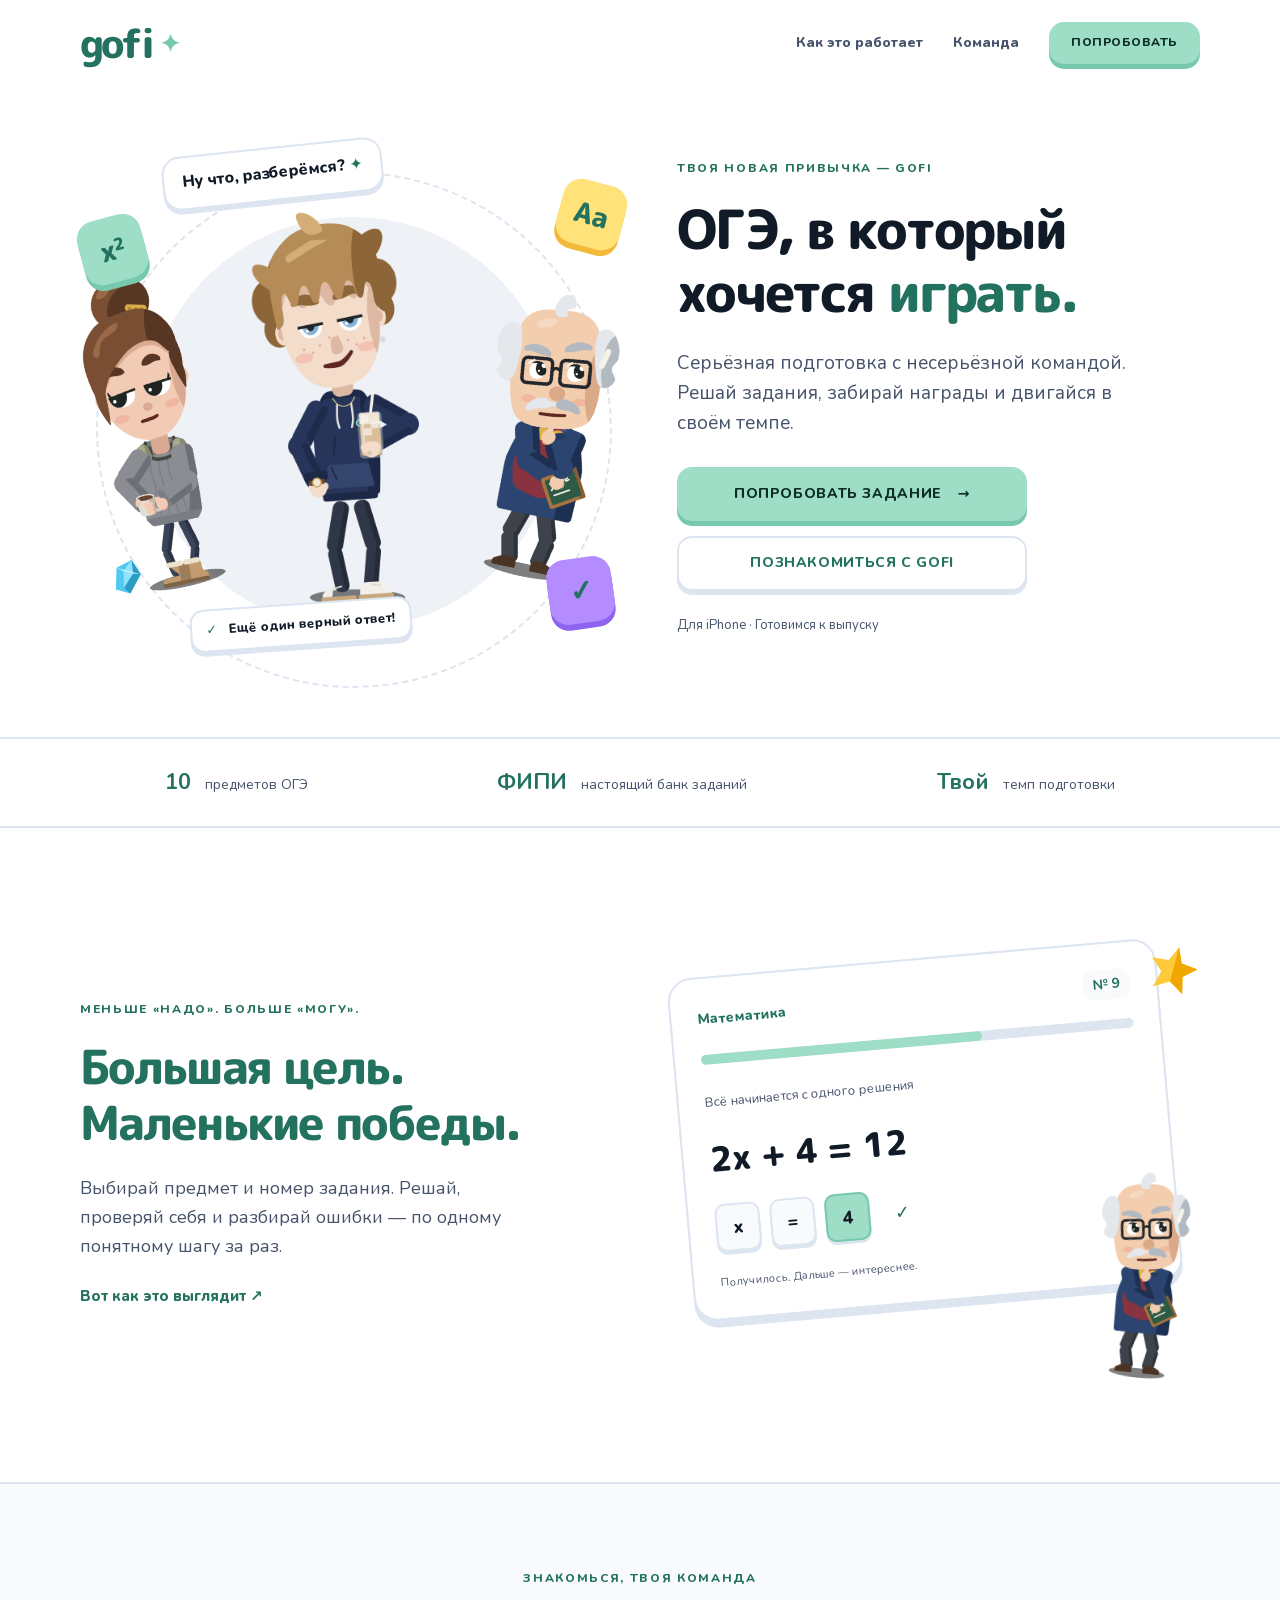
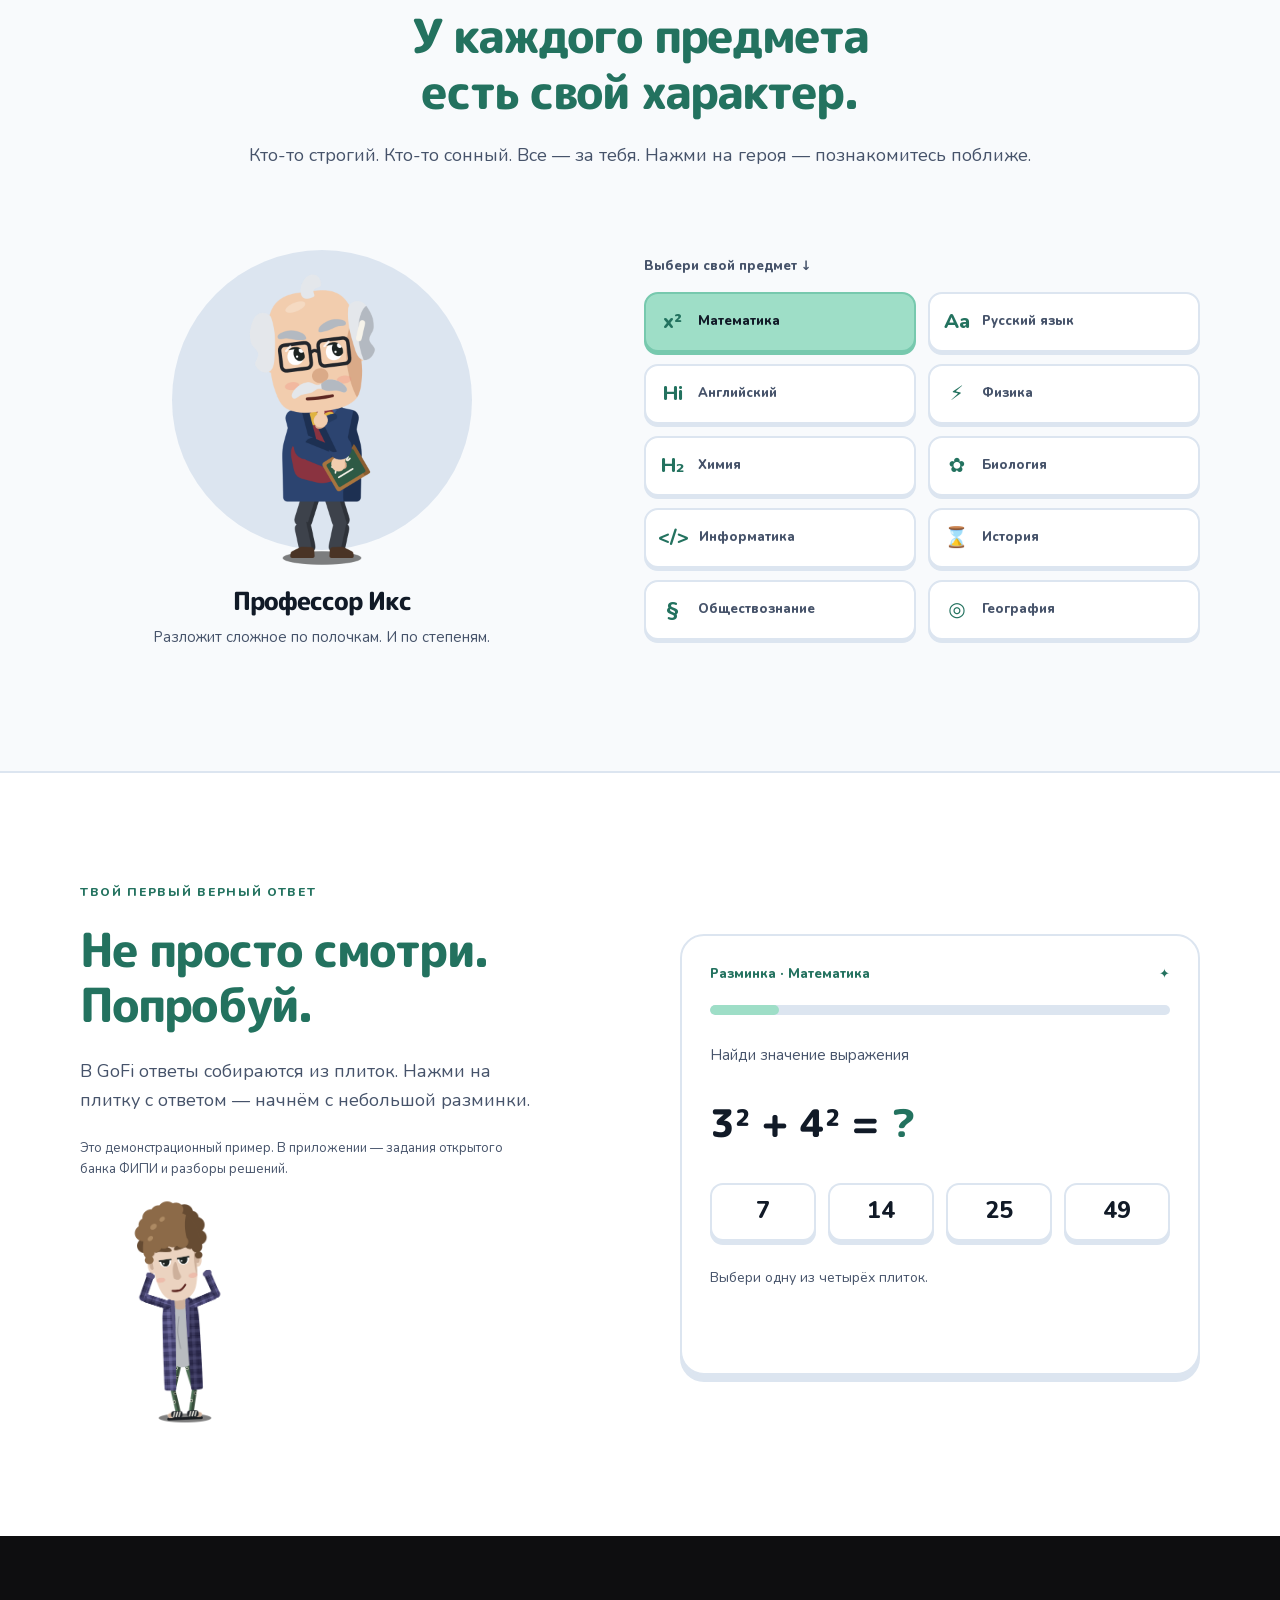
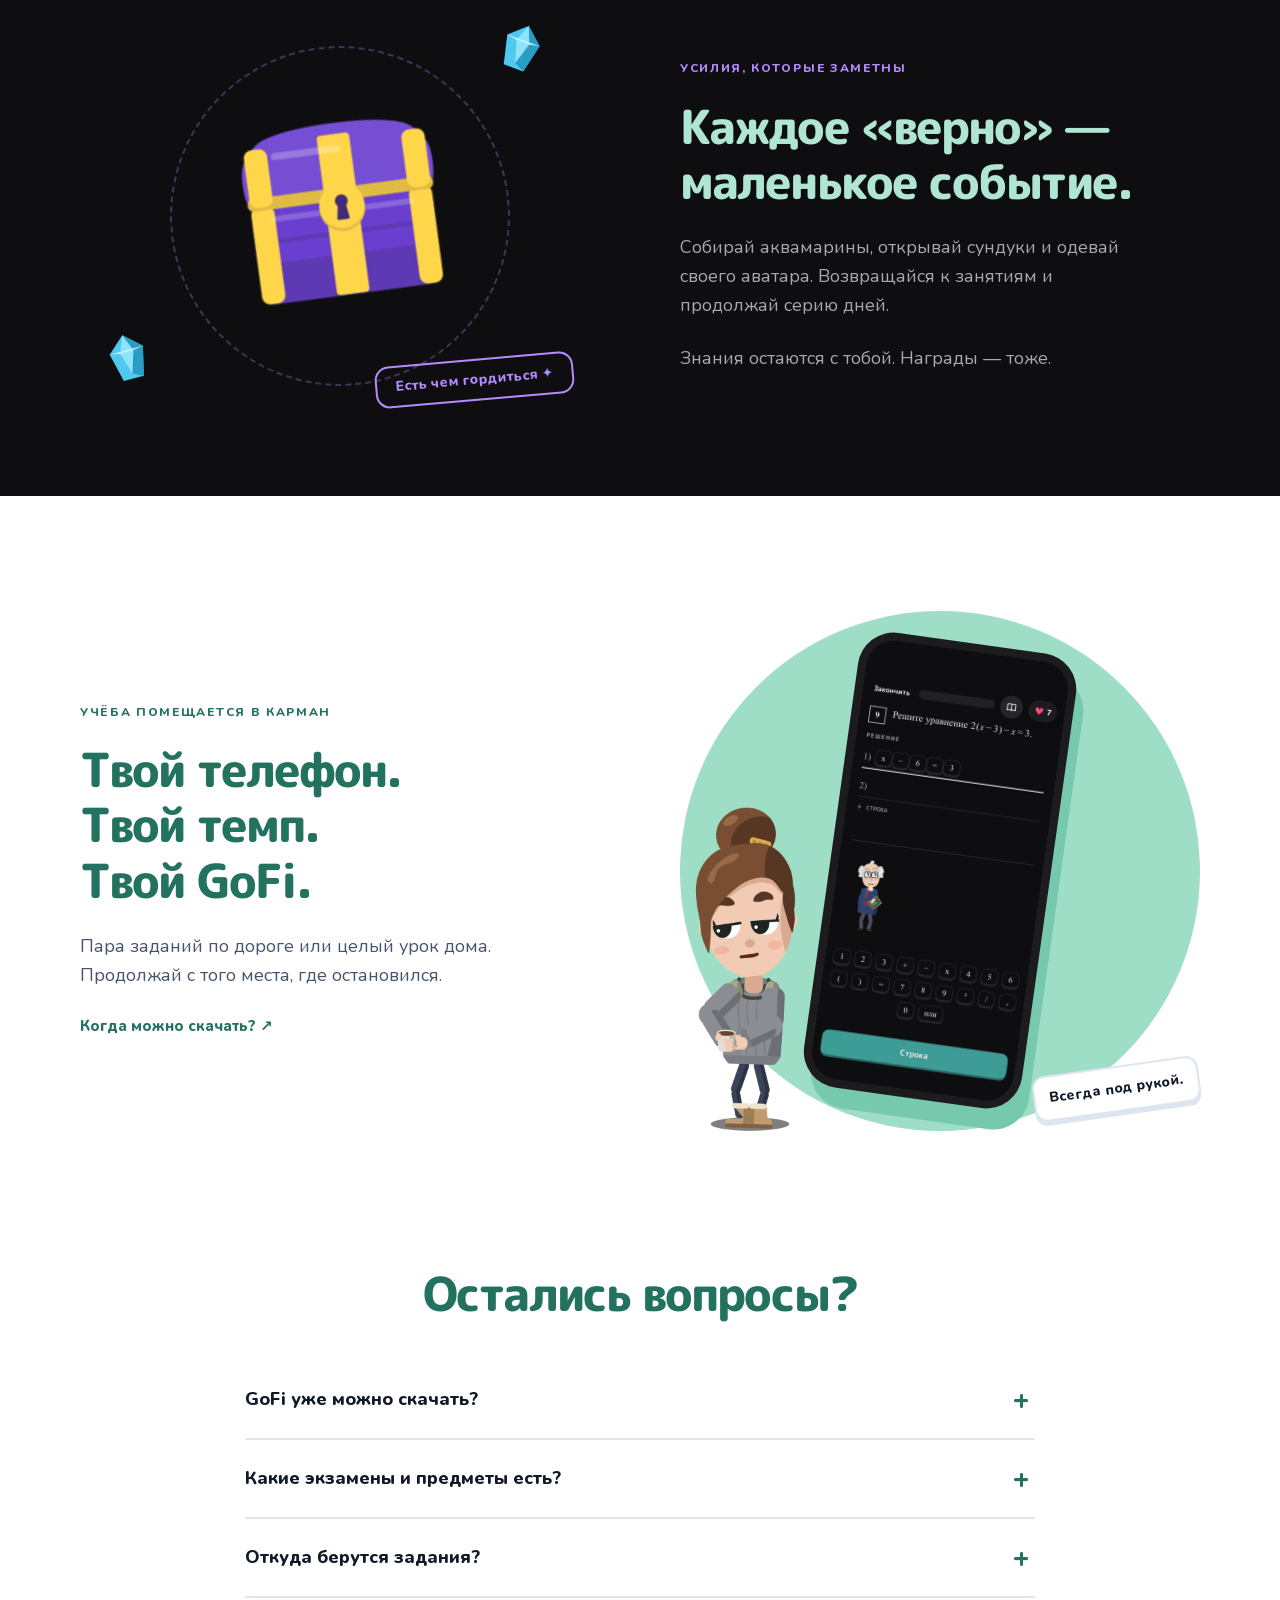
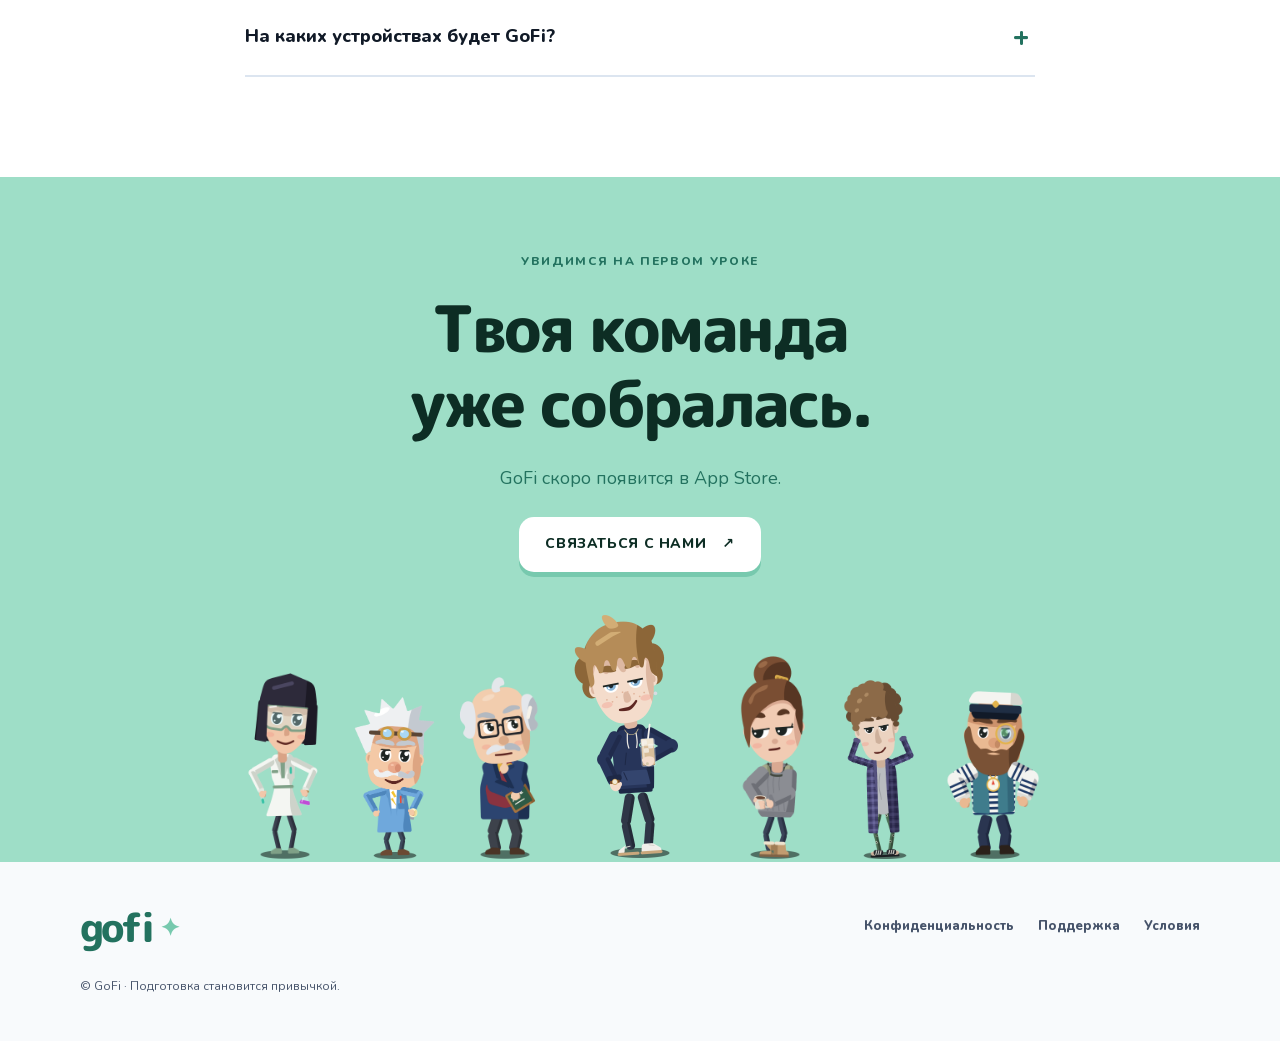
==== commit 9da65454: "Живые персонажи и запуск без заставки Rive" ====
--- a/index.html
+++ b/index.html
@@ -9,7 +9,7 @@
 <meta property="og:image" content="https://nowford.github.io/gofi/icon.png">
 <meta name="theme-color" content="#FFFFFF">
 <link rel="icon" href="favicon.png"><link rel="apple-touch-icon" href="icon.png">
-<link rel="stylesheet" href="fonts.css"><link rel="stylesheet" href="home.css?v=20261116">
+<link rel="stylesheet" href="fonts.css"><link rel="stylesheet" href="home.css?v=20261116-rive">
 </head><body>
 <a class="skip" href="#main">К содержимому</a>
 <svg width="0" height="0" style="position:absolute" aria-hidden="true">
@@ -28,9 +28,9 @@
 <div class="orbit" aria-hidden="true"></div><div class="orbit inner" aria-hidden="true"></div>
 <span class="float tile t1" aria-hidden="true">x²</span><span class="float tile t2" aria-hidden="true">Аа</span><span class="float tile t3" aria-hidden="true">✓</span>
 <span class="float gem" aria-hidden="true"><svg viewBox="0 0 64 64"><use href="#gem"/></svg></span>
-<div class="hero-friend left"><img class="character " src="img/tea.png" alt="Тея" width="360" height="580"></div>
-<div class="hero-friend right"><img class="character " src="img/iks.png" alt="Профессор Икс" width="360" height="580"></div>
-<div class="hero-friend center"><img class="character " src="img/gofi.png" alt="Гофи" width="360" height="580"></div>
+<div class="hero-friend left"><img class="character " src="img/tea.png?v=2ee37600cbad" alt="Тея" width="360" height="580"></div>
+<div class="hero-friend right"><img class="character " src="img/iks.png?v=f2f5b8200039" alt="Профессор Икс" width="360" height="580"></div>
+<div class="hero-friend center"><img class="character " src="img/gofi.png?v=7dab0a11d94a" alt="Гофи" width="360" height="580"></div>
 <div class="bubble">Ну что, разберёмся? <span>✦</span></div>
 <div class="mini-win"><span>✓</span> Ещё один верный ответ!</div>
 </div>
@@ -39,13 +39,14 @@
 <div class="facts"><div class="wrap"><span><b>10</b> предметов ОГЭ</span><span><b>ФИПИ</b> настоящий банк заданий</span><span><b>Твой</b> темп подготовки</span></div></div>
 <section class="section wrap split" id="how">
 <div class="copy reveal"><p class="eyebrow">Меньше «надо». Больше «могу».</p><h2>Большая цель.<br>Маленькие победы.</h2><p>Выбирай предмет и номер задания. Решай, проверяй себя и разбирай ошибки — по одному понятному шагу за раз.</p><a class="text-link" href="#try">Вот как это выглядит <span aria-hidden="true">↗</span></a></div>
-<div class="practice-art reveal"><div class="lesson-card"><div class="lesson-head"><span>Математика</span><b>№ 9</b></div><div class="progress"><i></i></div><p>Всё начинается с одного решения</p><div class="equation">2x + 4 = 12</div><div class="answer-tiles"><span>x</span><span>=</span><span class="mint">4</span><span class="check">✓</span></div><div class="lesson-caption">Получилось. Дальше — интереснее.</div></div><img class="character lesson-teacher" src="img/iks.png" alt="Профессор Икс" width="360" height="580" loading="lazy"><svg class="art-star" viewBox="0 0 64 64" aria-hidden="true"><use href="#star"/></svg></div>
+<div class="practice-art reveal"><div class="lesson-card"><div class="lesson-head"><span>Математика</span><b>№ 9</b></div><div class="progress"><i></i></div><p>Всё начинается с одного решения</p><div class="equation">2x + 4 = 12</div><div class="answer-tiles"><span>x</span><span>=</span><span class="mint">4</span><span class="check">✓</span></div><div class="lesson-caption">Получилось. Дальше — интереснее.</div></div><img class="character lesson-teacher" src="img/iks.png?v=f2f5b8200039" alt="Профессор Икс" width="360" height="580" loading="lazy"><svg class="art-star" viewBox="0 0 64 64" aria-hidden="true"><use href="#star"/></svg></div>
 </section>
-<section class="team-section" id="team"><div class="wrap"><div class="section-heading reveal"><p class="eyebrow">Знакомься, твоя команда</p><h2>У каждого предмета<br>есть свой характер.</h2><p>Кто-то строгий. Кто-то сонный. Все — за тебя.</p></div><div class="team-layout"><div class="teacher-stage"><div class="teacher-halo"></div><img id="teacher-image" class="character" src="img/iks.png" alt="Профессор Икс" width="360" height="580" loading="lazy"><div class="teacher-caption" aria-live="polite"><h3 id="teacher-name">Профессор Икс</h3><p id="teacher-description">Разложит сложное по полочкам. И по степеням.</p></div></div><div class="subject-picker"><p class="picker-label">Выбери свой предмет ↓</p><div class="subject-grid" role="group" aria-label="Учителя по предметам"><button class="subject" type="button" data-teacher="iks" data-name="Профессор Икс" data-description="Разложит сложное по полочкам. И по степеням." aria-pressed="true"><span aria-hidden="true">x²</span>Математика</button><button class="subject" type="button" data-teacher="zapyataya" data-name="Миша" data-description="Строгий с виду. На твоей стороне — всегда." aria-pressed="false"><span aria-hidden="true">Аа</span>Русский язык</button><button class="subject" type="button" data-teacher="tea" data-name="Тея" data-description="Английский, кофе и немного сарказма." aria-pressed="false"><span aria-hidden="true">Hi</span>Английский</button><button class="subject" type="button" data-teacher="volt" data-name="Доктор Вольт" data-description="Проверяет гравитацию. Иногда случайно." aria-pressed="false"><span aria-hidden="true">⚡</span>Физика</button><button class="subject" type="button" data-teacher="kolba" data-name="Мадам Колба" data-description="Знает формулу хорошего урока." aria-pressed="false"><span aria-hidden="true">H₂</span>Химия</button><button class="subject" type="button" data-teacher="kletka" data-name="Дядя Клетка" data-description="Объяснит жизнь во всех её проявлениях." aria-pressed="false"><span aria-hidden="true">✿</span>Биология</button><button class="subject" type="button" data-teacher="bait" data-name="Байт" data-description="Найдёт баг даже в твоём решении." aria-pressed="false"><span aria-hidden="true">&lt;/></span>Информатика</button><button class="subject" type="button" data-teacher="letopisets" data-name="Летописец Год" data-description="Помнит всё. Почти в правильном порядке." aria-pressed="false"><span aria-hidden="true">⌛</span>История</button><button class="subject" type="button" data-teacher="sudya" data-name="Судья Закон" data-description="У каждого ответа есть свои основания." aria-pressed="false"><span aria-hidden="true">§</span>Обществознание</button><button class="subject" type="button" data-teacher="kompas" data-name="Капитан Компас" data-description="Поможет найти верный курс." aria-pressed="false"><span aria-hidden="true">◎</span>География</button></div><noscript><p>Все десять предметов доступны в приложении. Для переключения персонажей на сайте включи JavaScript.</p></noscript></div></div></div></section>
-<section class="section wrap split demo-section" id="try"><div class="copy reveal"><p class="eyebrow">Твой первый верный ответ</p><h2>Не просто смотри.<br>Попробуй.</h2><p>В GoFi ответы собираются из плиток. Нажми на плитку с ответом — начнём с небольшой разминки.</p><p class="fine">Это демонстрационный пример. В приложении — задания открытого банка ФИПИ и разборы решений.</p><img class="character demo-bait" src="img/bait.png" alt="Байт" width="360" height="580" loading="lazy"></div><div class="demo-card reveal"><div class="demo-top"><span>Разминка · Математика</span><span aria-hidden="true">✦</span></div><div class="demo-progress"><i></i></div><p>Найди значение выражения</p><div class="demo-equation">3² + 4² = <span>?</span></div><div class="demo-options" role="group" aria-label="Выбери ответ"><button type="button" data-answer="7">7</button><button type="button" data-answer="14">14</button><button type="button" data-answer="25">25</button><button type="button" data-answer="49">49</button></div><div class="demo-feedback" role="status" aria-live="polite">Выбери одну из четырёх плиток.</div><button type="button" class="text-link reset" hidden>Ещё раз ↻</button><noscript><p>Ответ: 25. 3² = 9, 4² = 16, а 9 + 16 = 25.</p></noscript></div></section>
+<section class="team-section" id="team"><div class="wrap"><div class="section-heading reveal"><p class="eyebrow">Знакомься, твоя команда</p><h2>У каждого предмета<br>есть свой характер.</h2><p>Кто-то строгий. Кто-то сонный. Все — за тебя. Нажми на героя — познакомитесь поближе.</p></div><div class="team-layout"><div class="teacher-stage"><div class="teacher-halo"></div><img id="teacher-image" class="character" src="img/iks.png?v=f2f5b8200039" alt="Профессор Икс" width="360" height="580" loading="lazy"><div class="teacher-caption" aria-live="polite"><h3 id="teacher-name">Профессор Икс</h3><p id="teacher-description">Разложит сложное по полочкам. И по степеням.</p></div></div><div class="subject-picker"><p class="picker-label">Выбери свой предмет ↓</p><div class="subject-grid" role="group" aria-label="Учителя по предметам"><button class="subject" type="button" data-teacher="iks" data-name="Профессор Икс" data-description="Разложит сложное по полочкам. И по степеням." aria-pressed="true"><span aria-hidden="true">x²</span>Математика</button><button class="subject" type="button" data-teacher="zapyataya" data-name="Миша" data-description="Строгий с виду. На твоей стороне — всегда." aria-pressed="false"><span aria-hidden="true">Аа</span>Русский язык</button><button class="subject" type="button" data-teacher="tea" data-name="Тея" data-description="Английский, кофе и немного сарказма." aria-pressed="false"><span aria-hidden="true">Hi</span>Английский</button><button class="subject" type="button" data-teacher="volt" data-name="Доктор Вольт" data-description="Проверяет гравитацию. Иногда случайно." aria-pressed="false"><span aria-hidden="true">⚡</span>Физика</button><button class="subject" type="button" data-teacher="kolba" data-name="Мадам Колба" data-description="Знает формулу хорошего урока." aria-pressed="false"><span aria-hidden="true">H₂</span>Химия</button><button class="subject" type="button" data-teacher="kletka" data-name="Дядя Клетка" data-description="Объяснит жизнь во всех её проявлениях." aria-pressed="false"><span aria-hidden="true">✿</span>Биология</button><button class="subject" type="button" data-teacher="bait" data-name="Байт" data-description="Найдёт баг даже в твоём решении." aria-pressed="false"><span aria-hidden="true">&lt;/></span>Информатика</button><button class="subject" type="button" data-teacher="letopisets" data-name="Летописец Год" data-description="Помнит всё. Почти в правильном порядке." aria-pressed="false"><span aria-hidden="true">⌛</span>История</button><button class="subject" type="button" data-teacher="sudya" data-name="Судья Закон" data-description="У каждого ответа есть свои основания." aria-pressed="false"><span aria-hidden="true">§</span>Обществознание</button><button class="subject" type="button" data-teacher="kompas" data-name="Капитан Компас" data-description="Поможет найти верный курс." aria-pressed="false"><span aria-hidden="true">◎</span>География</button></div><noscript><p>Все десять предметов доступны в приложении. Для переключения персонажей на сайте включи JavaScript.</p></noscript></div></div></div></section>
+<section class="section wrap split demo-section" id="try"><div class="copy reveal"><p class="eyebrow">Твой первый верный ответ</p><h2>Не просто смотри.<br>Попробуй.</h2><p>В GoFi ответы собираются из плиток. Нажми на плитку с ответом — начнём с небольшой разминки.</p><p class="fine">Это демонстрационный пример. В приложении — задания открытого банка ФИПИ и разборы решений.</p><img class="character demo-bait" src="img/bait.png?v=ed13f4d11831" alt="Байт" width="360" height="580" loading="lazy"></div><div class="demo-card reveal"><div class="demo-top"><span>Разминка · Математика</span><span aria-hidden="true">✦</span></div><div class="demo-progress"><i></i></div><p>Найди значение выражения</p><div class="demo-equation">3² + 4² = <span>?</span></div><div class="demo-options" role="group" aria-label="Выбери ответ"><button type="button" data-answer="7">7</button><button type="button" data-answer="14">14</button><button type="button" data-answer="25">25</button><button type="button" data-answer="49">49</button></div><div class="demo-feedback" role="status" aria-live="polite">Выбери одну из четырёх плиток.</div><button type="button" class="text-link reset" hidden>Ещё раз ↻</button><noscript><p>Ответ: 25. 3² = 9, 4² = 16, а 9 + 16 = 25.</p></noscript></div></section>
 <section class="rewards"><div class="wrap split"><div class="reward-art reveal"><div class="reward-ring"></div><img class="chest" src="img/chest-5.png" alt="Легендарный сундук GoFi" width="350" height="350" loading="lazy"><svg class="reward-gem g1" viewBox="0 0 64 64" aria-hidden="true"><use href="#gem"/></svg><svg class="reward-gem g2" viewBox="0 0 64 64" aria-hidden="true"><use href="#gem"/></svg><span class="reward-label">Есть чем гордиться ✦</span></div><div class="copy reveal"><p class="eyebrow">Усилия, которые заметны</p><h2>Каждое «верно» —<br>маленькое событие.</h2><p>Собирай аквамарины, открывай сундуки и одевай своего аватара. Возвращайся к занятиям и продолжай серию дней.</p><p>Знания остаются с тобой. Награды — тоже.</p></div></div></section>
-<section class="section wrap split pocket"><div class="copy reveal"><p class="eyebrow">Учёба помещается в карман</p><h2>Твой телефон.<br>Твой темп.<br>Твой GoFi.</h2><p>Пара заданий по дороге или целый урок дома. Продолжай с того места, где остановился.</p><a class="text-link" href="#release">Когда можно скачать? ↗</a></div><div class="phone-scene reveal"><div class="phone-orbit"></div><div class="phone"><img src="img/screen-task.jpg" alt="Настоящий экран задания в приложении GoFi" width="402" height="874" loading="lazy"></div><img class="character phone-tea" src="img/tea.png" alt="Тея" width="360" height="580" loading="lazy"><span class="phone-label">Всегда под рукой.</span></div></section>
+<section class="section wrap split pocket"><div class="copy reveal"><p class="eyebrow">Учёба помещается в карман</p><h2>Твой телефон.<br>Твой темп.<br>Твой GoFi.</h2><p>Пара заданий по дороге или целый урок дома. Продолжай с того места, где остановился.</p><a class="text-link" href="#release">Когда можно скачать? ↗</a></div><div class="phone-scene reveal"><div class="phone-orbit"></div><div class="phone"><img src="img/screen-task.jpg" alt="Настоящий экран задания в приложении GoFi" width="402" height="874" loading="lazy"></div><img class="character phone-tea" src="img/tea.png?v=2ee37600cbad" alt="Тея" width="360" height="580" loading="lazy"><span class="phone-label">Всегда под рукой.</span></div></section>
 <section class="faq-section wrap"><h2>Остались вопросы?</h2><div class="faq"><details><summary>GoFi уже можно скачать?</summary><p>Пока нет — готовим приложение к выпуску в App Store. Здесь появится ссылка, когда GoFi будет доступен.</p></details><details><summary>Какие экзамены и предметы есть?</summary><p>Готовим все 10 предметов ОГЭ: математику, русский язык, физику, химию, биологию, информатику, историю, обществознание, географию и английский, включая аудирование. ЕГЭ появится позже.</p></details><details><summary>Откуда берутся задания?</summary><p>Из открытого банка ФИПИ. В GoFi входят задания с однозначным, автоматически проверяемым ответом. Сочинения и задания с проверкой человеком пока не включены.</p></details><details><summary>На каких устройствах будет GoFi?</summary><p>На iPhone с iOS 17 и новее. Версии для Android пока нет.</p></details></div></section>
-<section class="final" id="release"><div class="wrap"><p class="eyebrow">Увидимся на первом уроке</p><h2>Твоя команда<br>уже собралась.</h2><p>GoFi скоро появится в App Store.</p><a class="btn" href="support.html">Связаться с нами <span aria-hidden="true">↗</span></a><div class="lineup" aria-hidden="true"><img class="character " src="img/kolba.png" alt="" width="360" height="580" loading="lazy"><img class="character " src="img/volt.png" alt="" width="360" height="580" loading="lazy"><img class="character " src="img/iks.png" alt="" width="360" height="580" loading="lazy"><img class="character " src="img/gofi.png" alt="" width="360" height="580" loading="lazy"><img class="character " src="img/tea.png" alt="" width="360" height="580" loading="lazy"><img class="character " src="img/bait.png" alt="" width="360" height="580" loading="lazy"><img class="character " src="img/kompas.png" alt="" width="360" height="580" loading="lazy"></div></div></section>
+<section class="final" id="release"><div class="wrap"><p class="eyebrow">Увидимся на первом уроке</p><h2>Твоя команда<br>уже собралась.</h2><p>GoFi скоро появится в App Store.</p><a class="btn" href="support.html">Связаться с нами <span aria-hidden="true">↗</span></a><div class="lineup" aria-hidden="true"><img class="character " src="img/kolba.png?v=92b48c665aa7" alt="" width="360" height="580" loading="lazy"><img class="character " src="img/volt.png?v=b12fd7adb3a6" alt="" width="360" height="580" loading="lazy"><img class="character " src="img/iks.png?v=f2f5b8200039" alt="" width="360" height="580" loading="lazy"><img class="character " src="img/gofi.png?v=7dab0a11d94a" alt="" width="360" height="580" loading="lazy"><img class="character " src="img/tea.png?v=2ee37600cbad" alt="" width="360" height="580" loading="lazy"><img class="character " src="img/bait.png?v=ed13f4d11831" alt="" width="360" height="580" loading="lazy"><img class="character " src="img/kompas.png?v=96bee46808c9" alt="" width="360" height="580" loading="lazy"></div></div></section>
 </main><footer><div class="wrap footer-grid"><a class="brand" href="./">go<span>fi</span><i aria-hidden="true">✦</i></a><nav aria-label="Информация"><a href="privacy.html">Конфиденциальность</a><a href="support.html">Поддержка</a><a href="terms.html">Условия</a></nav><small>© GoFi · Подготовка становится привычкой.</small></div></footer>
-<script src="home.js?v=20261116" defer></script></body></html>+<script src="characters.js?v=20261116-rive" defer></script>
+<script src="home.js?v=20261116-rive" defer></script></body></html>
--- a/home.css
+++ b/home.css
@@ -1022,3 +1022,52 @@
 
 /* Rotated decorative art must not widen the mobile document. */
 main { overflow-x: clip; }
+
+/* The wrapper owns layout, the Rive canvas owns all character movement. */
+.rive-character {
+  display:block;
+  position:relative;
+  aspect-ratio:360 / 580;
+  padding:0;
+  border:0;
+  background:transparent;
+  color:inherit;
+  cursor:pointer;
+  isolation:isolate;
+  flex-shrink:0;
+}
+.rive-character canvas,.rive-character .character-poster {
+  position:absolute;
+  inset:0;
+  width:100%;
+  height:100%;
+  object-fit:contain;
+  object-position:bottom;
+  pointer-events:none;
+}
+.rive-character canvas {opacity:0;transition:opacity .25s;}
+.rive-character.live canvas {opacity:1;}
+.rive-character.live .character-poster {opacity:0;}
+.hero-friend .rive-character {width:100%;}
+.hero-friend.center {animation:none;}
+.teacher-stage>.rive-character {height:360px;width:240px;margin:auto;}
+.rive-character.lesson-teacher {position:absolute;}
+.rive-character.demo-bait {height:230px;width:210px;margin:16px 0 0;transform:none;}
+.rive-character.phone-tea {position:absolute;width:240px;left:-50px;bottom:0;rotate:0deg;}
+.lineup .rive-character {width:150px;flex:0 0 150px;margin:0 -15px;}
+.lineup .rive-character:nth-child(2n) {width:130px;flex-basis:130px;}
+.lineup .rive-character:nth-child(4) {width:180px;flex-basis:180px;z-index:2;}
+.lineup .character-poster {margin:0;width:100%;}
+@media(max-width:760px) {
+  .teacher-stage>.rive-character {height:300px;width:210px;}
+  .rive-character.demo-bait {display:block;height:190px;width:210px;margin:15px auto -24px;}
+  .rive-character.phone-tea {width:200px;left:-20px;}
+  .lineup .rive-character {width:110px;flex-basis:110px;}
+  .lineup .rive-character:nth-child(2n) {width:90px;flex-basis:90px;}
+  .lineup .rive-character:nth-child(4) {width:130px;flex-basis:130px;}
+  .lineup .rive-character:first-child,.lineup .rive-character:last-child {display:none;}
+  .lineup .character-poster:first-child,.lineup .character-poster:last-child {display:block;}
+}
+@media(prefers-reduced-motion:reduce) {
+  .rive-character {cursor:default;}
+}
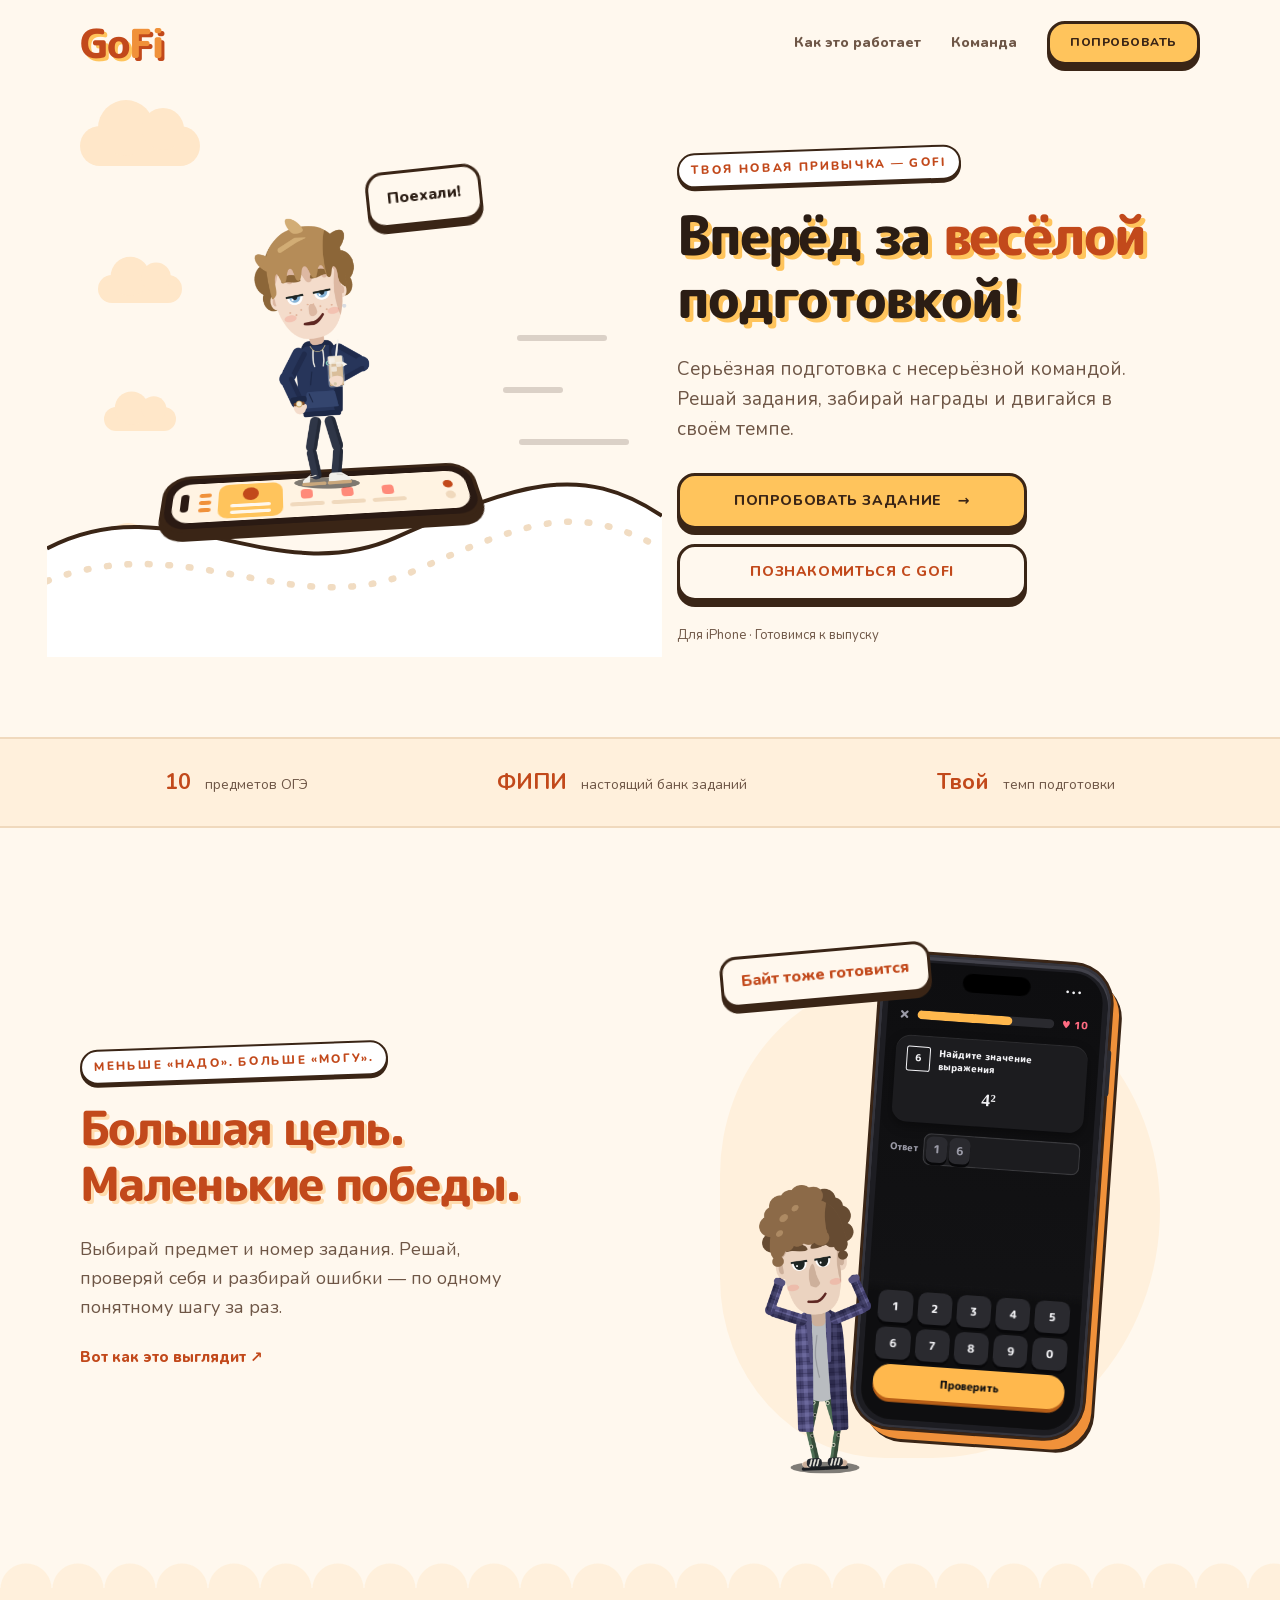
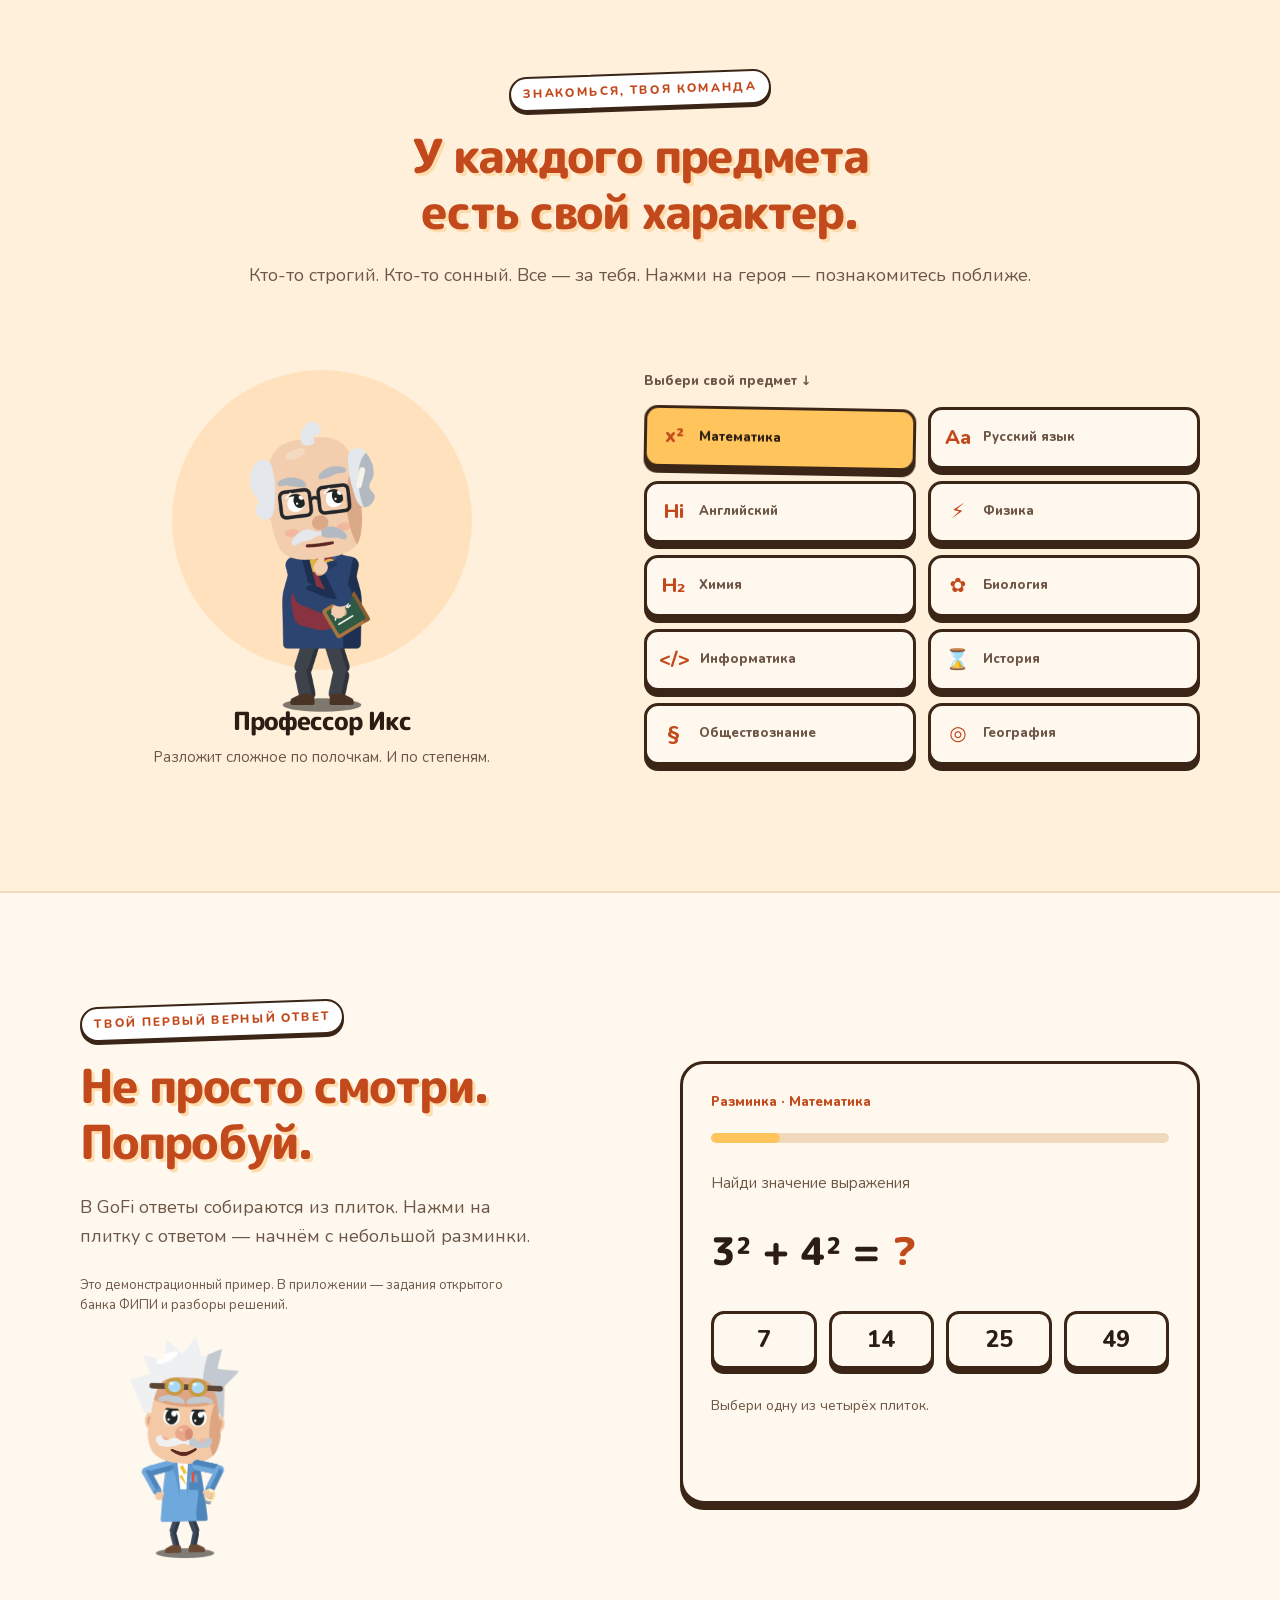
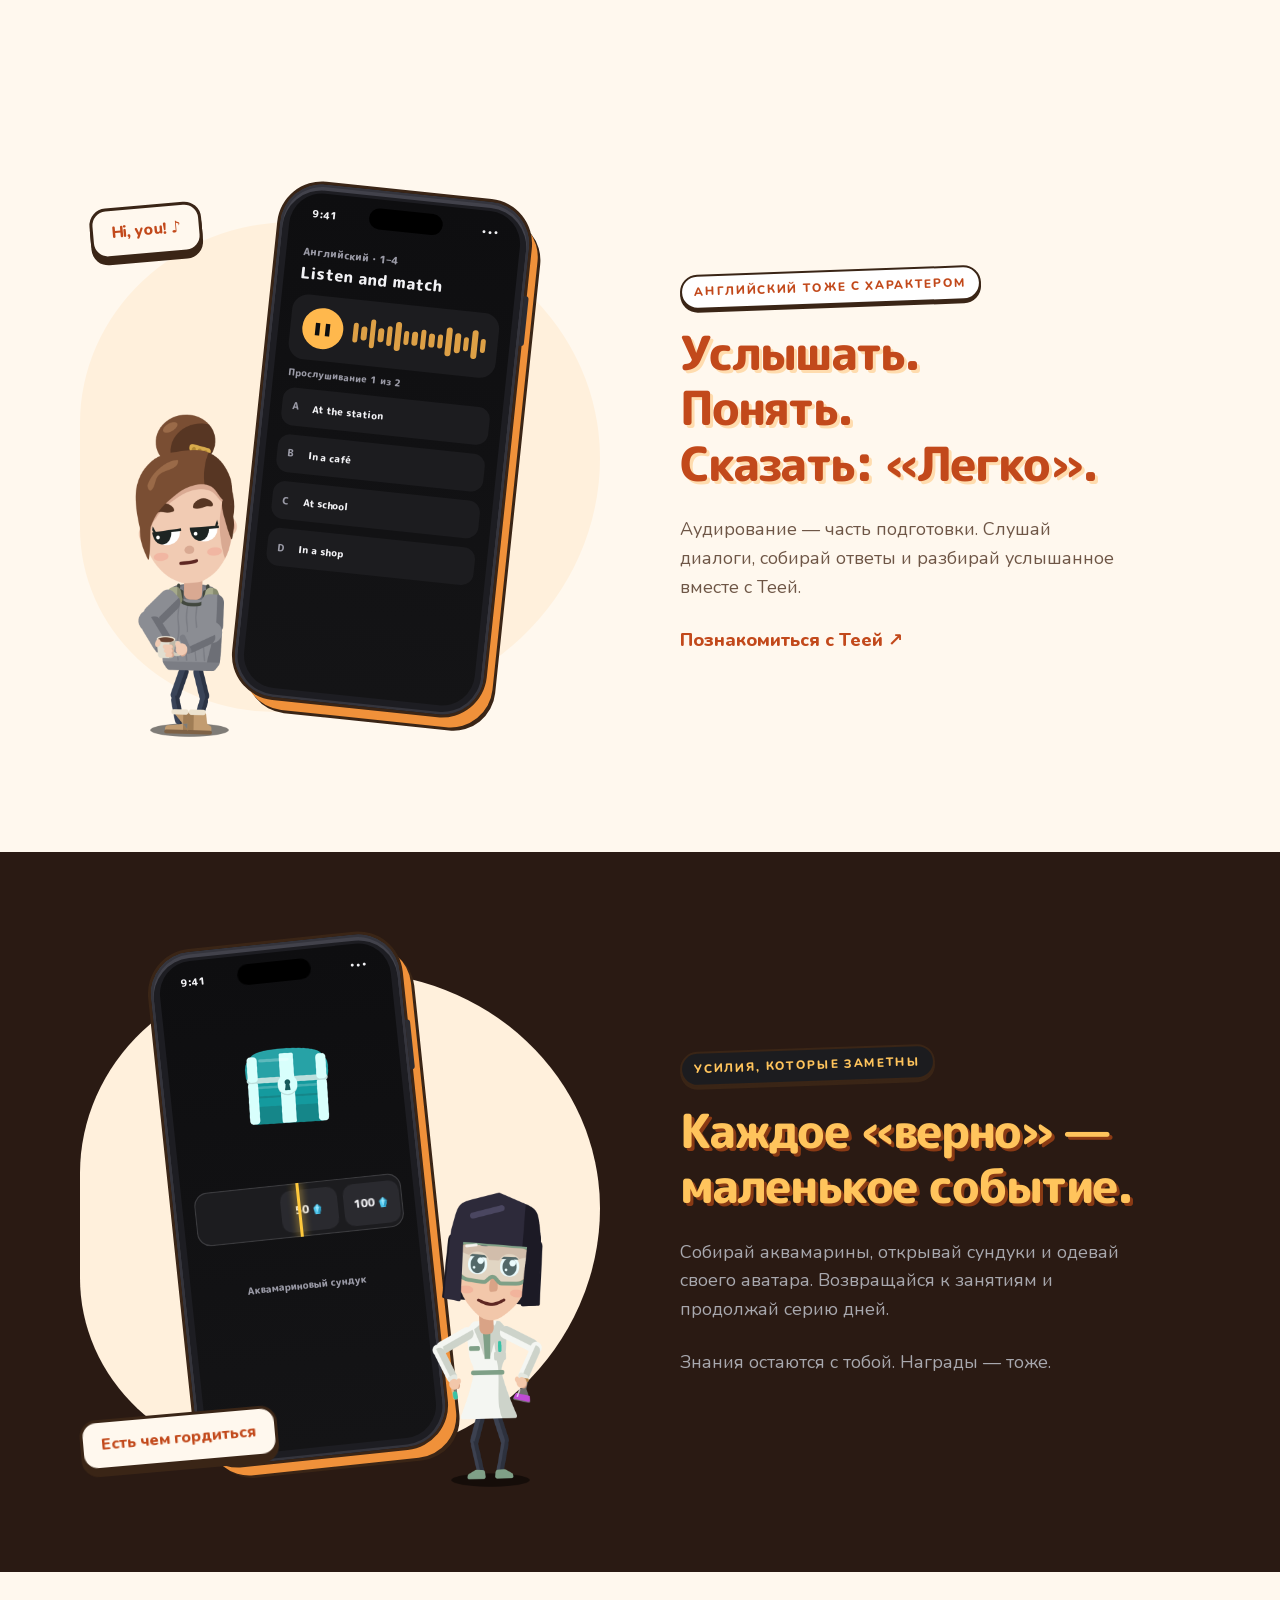
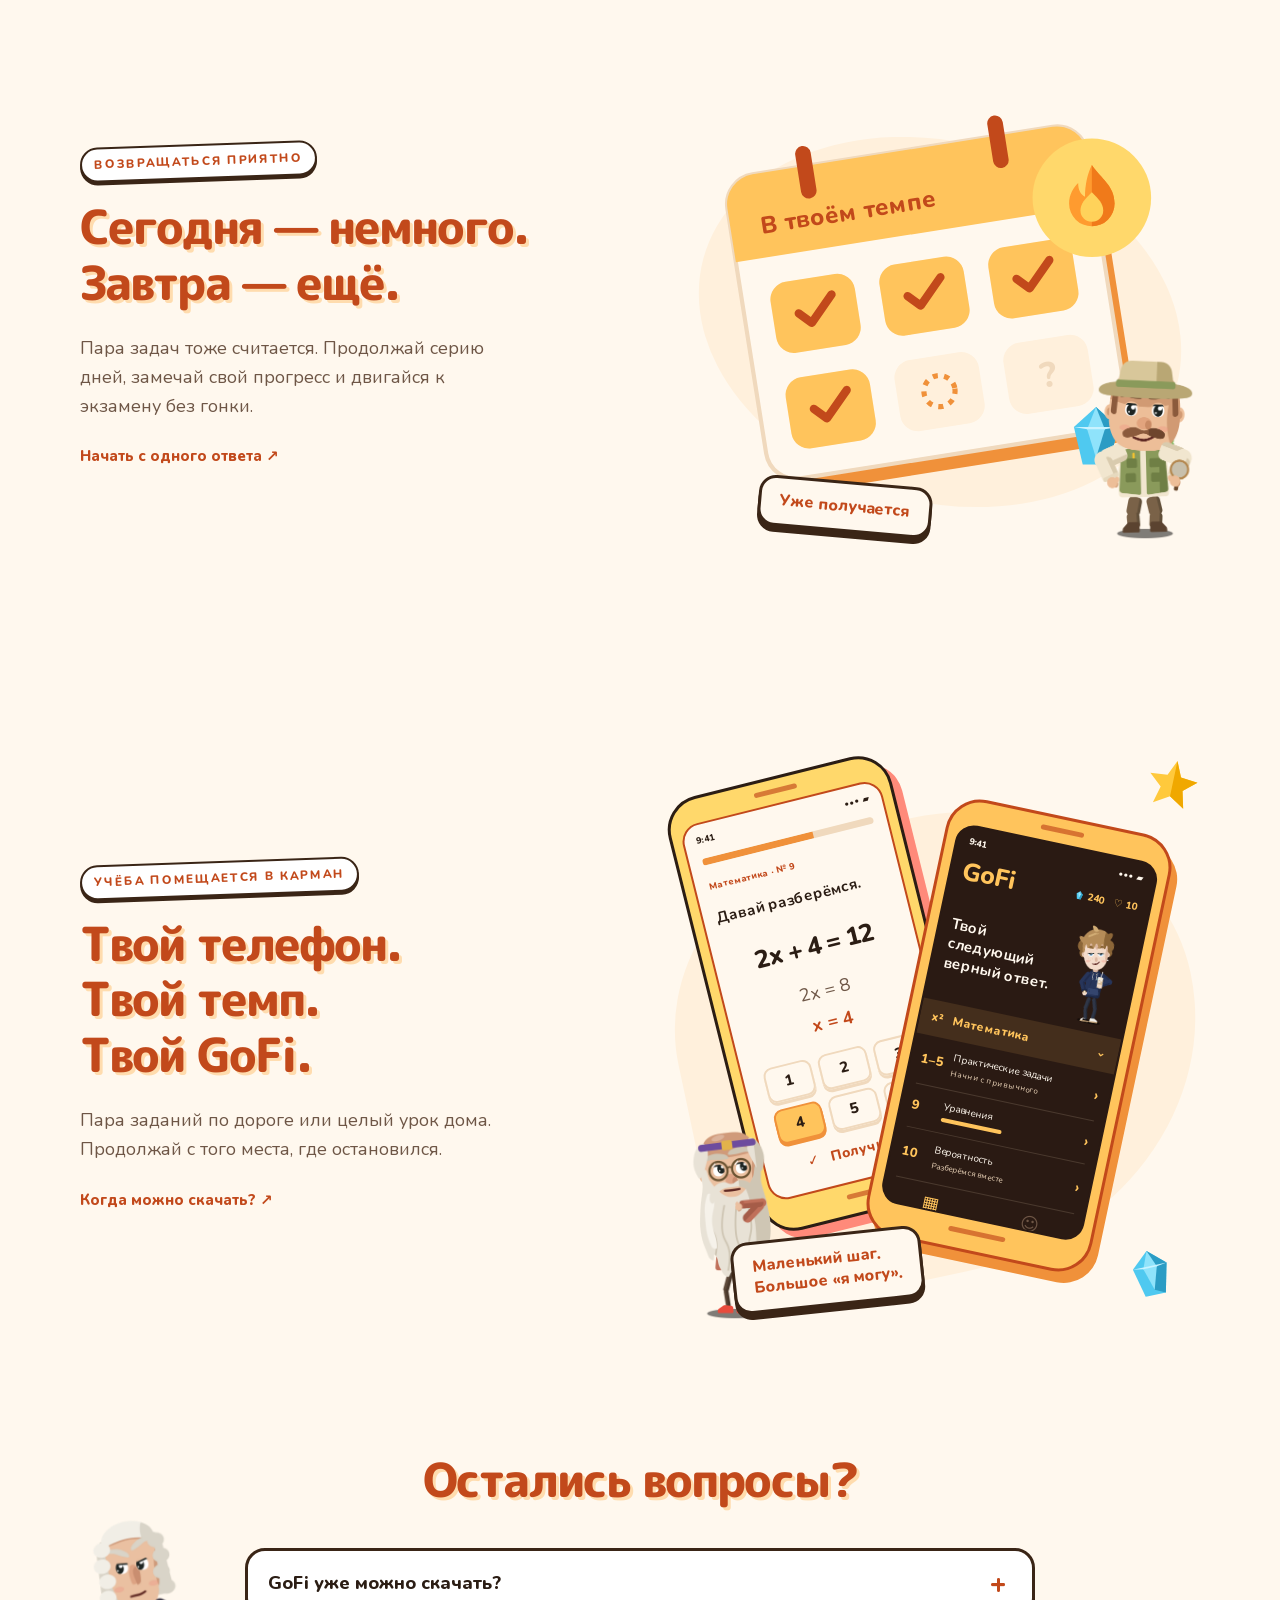
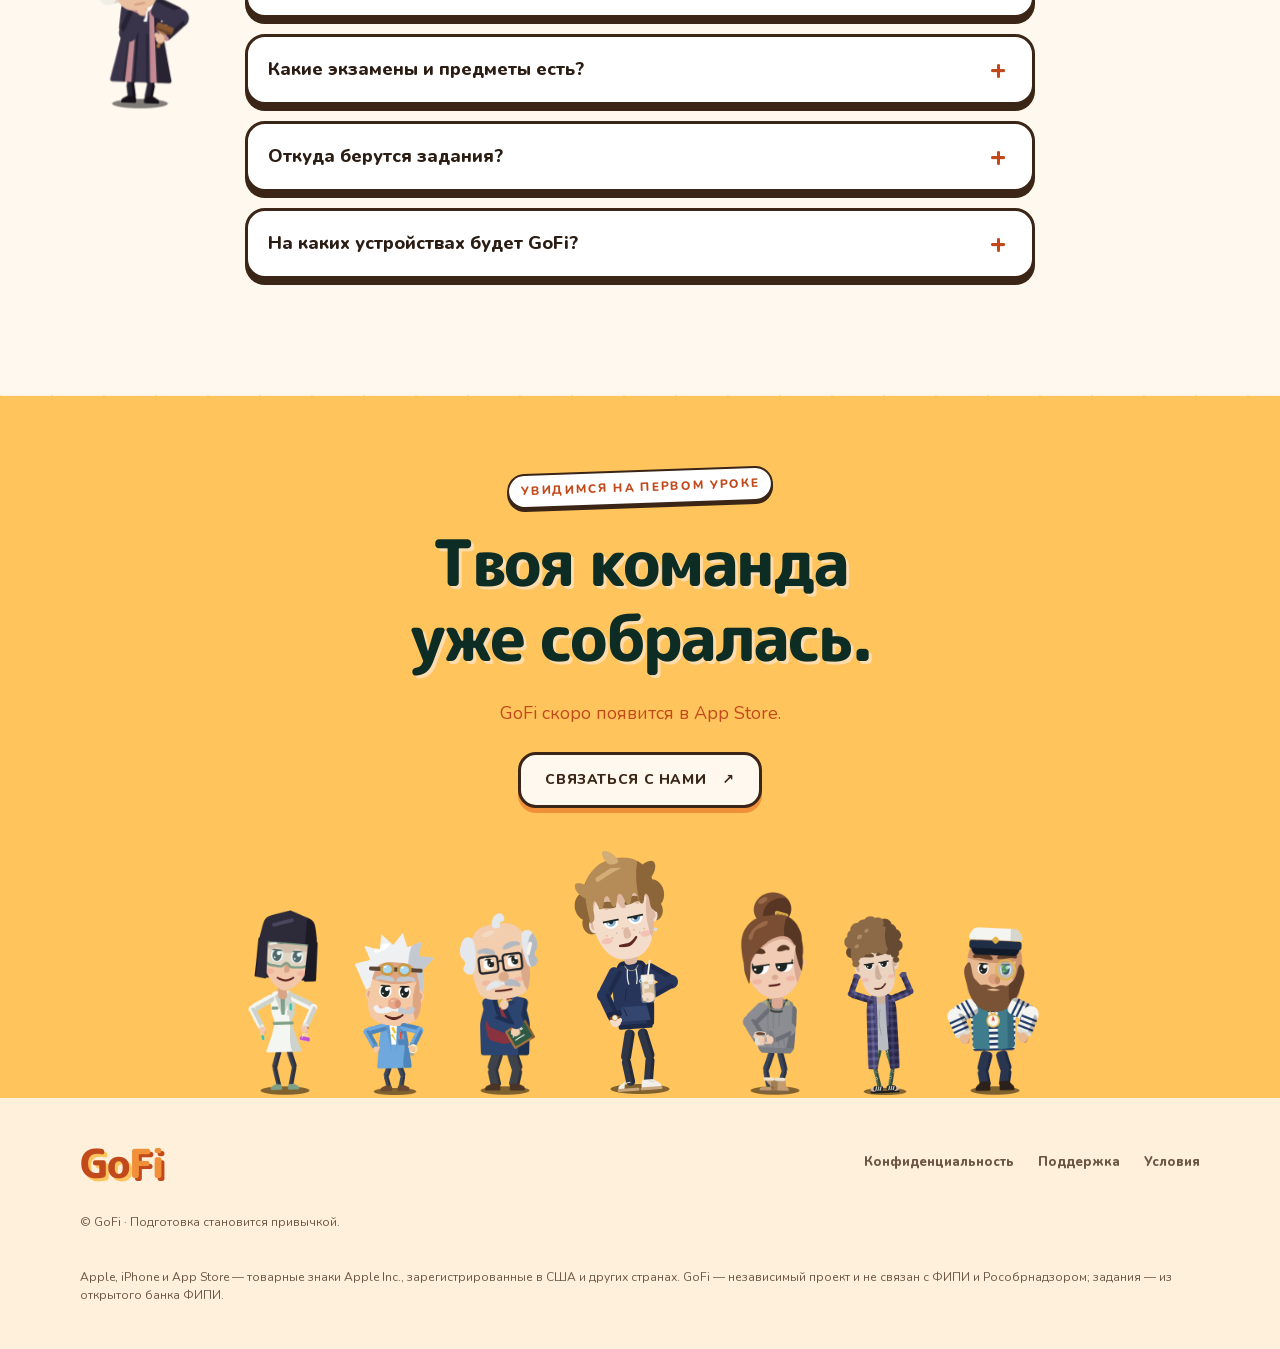
==== commit 362000c8: "Политика и условия: аккаунт, друзья и чаты" ====
--- a/index.html
+++ b/index.html
@@ -7,9 +7,9 @@
 <meta property="og:title" content="GoFi — ОГЭ, в который хочется играть">
 <meta property="og:description" content="Твоя команда. Твой темп. Твой следующий верный ответ.">
 <meta property="og:image" content="https://nowford.github.io/gofi/icon.png">
-<meta name="theme-color" content="#FFFFFF">
+<meta name="theme-color" content="#FFF8EE">
 <link rel="icon" href="favicon.png"><link rel="apple-touch-icon" href="icon.png">
-<link rel="stylesheet" href="fonts.css"><link rel="stylesheet" href="home.css?v=20261116-rive">
+<link rel="stylesheet" href="fonts.css"><link rel="stylesheet" href="home.css?v=20261117-scenes"><link rel="stylesheet" href="scenes.css?v=20261118-warm"><link rel="stylesheet" href="phones.css?v=20261118-warm"><link rel="stylesheet" href="toon.css?v=20261118-fit">
 </head><body>
 <a class="skip" href="#main">К содержимому</a>
 <svg width="0" height="0" style="position:absolute" aria-hidden="true">
@@ -21,32 +21,102 @@
     <symbol id="medal" viewBox="0 0 64 64"><path d="M22 4h8l4 18h-8Z" fill="#5C7CFA"/><path d="M42 4h-8l-4 18h8Z" fill="#4263EB"/><circle cx="32" cy="40" r="18" fill="#FFC93C"/><path d="M32 22a18 18 0 0 1 0 36Z" fill="#F0A800"/><circle cx="32" cy="40" r="10" fill="#FFE08A"/></symbol>
   </defs>
 </svg>
-<header class="top"><div class="wrap nav-wrap"><a class="brand" href="./" aria-label="GoFi — главная">go<span>fi</span><i aria-hidden="true">✦</i></a><nav aria-label="Главное меню"><a href="#how">Как это работает</a><a href="#team">Команда</a><a class="btn small" href="#try">Попробовать</a></nav></div></header>
+<header class="top"><div class="wrap nav-wrap"><a class="brand" href="./" aria-label="GoFi — главная">Go<span>Fi</span></a><nav aria-label="Главное меню"><a href="#how">Как это работает</a><a href="#team">Команда</a><a class="btn small" href="#try">Попробовать</a></nav></div></header>
 <main id="main">
-<section class="hero wrap">
-<div class="hero-art" aria-label="Гофи, Тея и профессор Икс">
-<div class="orbit" aria-hidden="true"></div><div class="orbit inner" aria-hidden="true"></div>
-<span class="float tile t1" aria-hidden="true">x²</span><span class="float tile t2" aria-hidden="true">Аа</span><span class="float tile t3" aria-hidden="true">✓</span>
-<span class="float gem" aria-hidden="true"><svg viewBox="0 0 64 64"><use href="#gem"/></svg></span>
-<div class="hero-friend left"><img class="character " src="img/tea.png?v=2ee37600cbad" alt="Тея" width="360" height="580"></div>
-<div class="hero-friend right"><img class="character " src="img/iks.png?v=f2f5b8200039" alt="Профессор Икс" width="360" height="580"></div>
-<div class="hero-friend center"><img class="character " src="img/gofi.png?v=7dab0a11d94a" alt="Гофи" width="360" height="580"></div>
-<div class="bubble">Ну что, разберёмся? <span>✦</span></div>
-<div class="mini-win"><span>✓</span> Ещё один верный ответ!</div>
+<section class="hero wrap"><div class="clouds" aria-hidden="true"><i class="cloud" style="top:6%;animation-duration:48s;animation-delay:-5s;scale:1"></i><i class="cloud" style="top:28%;animation-duration:62s;animation-delay:-30s;scale:0.7"></i><i class="cloud" style="top:70%;animation-duration:55s;animation-delay:-12s;scale:0.85"></i><i class="cloud" style="top:48%;animation-duration:70s;animation-delay:-50s;scale:0.6"></i></div>
+<div class="hero-art ride-scene animated-scene" role="img" aria-label="Гофи едет на телефоне, как на сноуборде; на экране мелькает главный экран GoFi">
+<svg class="slope" viewBox="0 0 600 220" preserveAspectRatio="none" aria-hidden="true"><path d="M0 120 C120 60 220 160 340 110 S520 40 600 90 V220 H0Z" fill="#fff"/><path d="M0 120 C120 60 220 160 340 110 S520 40 600 90" fill="none" stroke="#3a2516" stroke-width="4" vector-effect="non-scaling-stroke"/><path d="M0 150 C140 100 240 190 360 140 S520 80 600 120" fill="none" stroke="#f1dcc2" stroke-width="6" stroke-dasharray="2 18" stroke-linecap="round"/></svg>
+<span class="speed s1" aria-hidden="true"></span><span class="speed s2" aria-hidden="true"></span><span class="speed s3" aria-hidden="true"></span>
+<div class="rider">
+<div class="spray" aria-hidden="true"><i class="puff" style="--d:0s;--y:0px;--s:1"></i><i class="puff" style="--d:0.35s;--y:-8px;--s:0.7"></i><i class="puff" style="--d:0.7s;--y:6px;--s:0.85"></i><i class="puff" style="--d:1.05s;--y:-4px;--s:0.6"></i><i class="puff" style="--d:1.4s;--y:4px;--s:0.9"></i><i class="puff" style="--d:1.75s;--y:-6px;--s:0.7"></i><i class="puff" style="--d:2.1s;--y:2px;--s:0.8"></i><i class="puff" style="--d:2.45s;--y:-2px;--s:0.65"></i></div>
+<div class="board-phone" aria-hidden="true"><div class="bp-screen"><i class="bp-cam"></i><span class="bp-top"><b></b><b></b><b></b></span><span class="bp-hero"><em></em><i></i><i></i></span><span class="bp-row"><u></u><i></i></span><span class="bp-row"><u></u><i></i></span><span class="bp-row"><u></u><i></i></span><span class="bp-tabs"><b></b><b></b></span></div></div>
+<img class="character rider-gofi" src="img/gofi.png?v=7dab0a11d94a" alt="Гофи" width="360" height="580">
 </div>
-<div class="hero-copy"><p class="eyebrow">Твоя новая привычка — GoFi</p><h1>ОГЭ, в который<br>хочется <em>играть.</em></h1><p class="lead">Серьёзная подготовка с несерьёзной командой. Решай задания, забирай награды и двигайся в своём темпе.</p><div class="hero-actions"><a class="btn" href="#try">Попробовать задание <span aria-hidden="true">→</span></a><a class="btn outline" href="#how">Познакомиться с GoFi</a></div><p class="release-note">Для iPhone · Готовимся к выпуску</p></div>
+<div class="bubble">Поехали!</div>
+</div>
+<div class="hero-copy"><p class="eyebrow">Твоя новая привычка — GoFi</p><h1>Вперёд за <em>весёлой</em><br>подготовкой!</h1><p class="lead">Серьёзная подготовка с несерьёзной командой. Решай задания, забирай награды и двигайся в своём темпе.</p><div class="hero-actions"><a class="btn" href="#try">Попробовать задание <span aria-hidden="true">→</span></a><a class="btn outline" href="#how">Познакомиться с GoFi</a></div><p class="release-note">Для iPhone · Готовимся к выпуску</p></div>
 </section>
 <div class="facts"><div class="wrap"><span><b>10</b> предметов ОГЭ</span><span><b>ФИПИ</b> настоящий банк заданий</span><span><b>Твой</b> темп подготовки</span></div></div>
 <section class="section wrap split" id="how">
 <div class="copy reveal"><p class="eyebrow">Меньше «надо». Больше «могу».</p><h2>Большая цель.<br>Маленькие победы.</h2><p>Выбирай предмет и номер задания. Решай, проверяй себя и разбирай ошибки — по одному понятному шагу за раз.</p><a class="text-link" href="#try">Вот как это выглядит <span aria-hidden="true">↗</span></a></div>
-<div class="practice-art reveal"><div class="lesson-card"><div class="lesson-head"><span>Математика</span><b>№ 9</b></div><div class="progress"><i></i></div><p>Всё начинается с одного решения</p><div class="equation">2x + 4 = 12</div><div class="answer-tiles"><span>x</span><span>=</span><span class="mint">4</span><span class="check">✓</span></div><div class="lesson-caption">Получилось. Дальше — интереснее.</div></div><img class="character lesson-teacher" src="img/iks.png?v=f2f5b8200039" alt="Профессор Икс" width="360" height="580" loading="lazy"><svg class="art-star" viewBox="0 0 64 64" aria-hidden="true"><use href="#star"/></svg></div>
+<div class="press-scene animated-scene reveal" role="img" aria-label="Байт сам решает задание на большом телефоне: нажимает 1, 6 и «Проверить» — верно">
+<div class="scene-halo" aria-hidden="true"></div>
+<div class="gp press-phone" aria-hidden="true"><div class="gp-screen" data-steps="4" data-driver="poke">
+<div class="gp-status">9:41<span>•••</span></div>
+<div class="gp-top"><span class="gp-x">×</span><span class="gp-line"><i data-fill="40 10" style="width:40%"></i></span><span class="gp-hearts">♥ 10</span></div>
+<div class="gp-sheet"><div class="gp-cond"><span class="gp-kim">6</span>Найдите значение выражения</div><div class="gp-formula">4²</div></div>
+<div class="gp-answer" data-at="4">Ответ <b><span class="tl" data-at="1">1</span><span class="tl" data-at="2">6</span></b></div>
+<div class="gp-verdict" data-at="4">Верно!</div>
+<div class="gp-keys"><span data-press="1">1</span><span>2</span><span>3</span><span>4</span><span>5</span><span data-press="2">6</span><span>7</span><span>8</span><span>9</span><span>0</span><span class="go" data-press="3">Проверить</span></div>
+</div></div>
+<img class="character press-bait" src="img/bait.png?v=ed13f4d11831" alt="Байт" width="360" height="580" loading="lazy">
+<span class="scene-sticker" style="top:2%;left:0;transform:rotate(-5deg)" aria-hidden="true">Байт тоже готовится</span>
+</div>
 </section>
 <section class="team-section" id="team"><div class="wrap"><div class="section-heading reveal"><p class="eyebrow">Знакомься, твоя команда</p><h2>У каждого предмета<br>есть свой характер.</h2><p>Кто-то строгий. Кто-то сонный. Все — за тебя. Нажми на героя — познакомитесь поближе.</p></div><div class="team-layout"><div class="teacher-stage"><div class="teacher-halo"></div><img id="teacher-image" class="character" src="img/iks.png?v=f2f5b8200039" alt="Профессор Икс" width="360" height="580" loading="lazy"><div class="teacher-caption" aria-live="polite"><h3 id="teacher-name">Профессор Икс</h3><p id="teacher-description">Разложит сложное по полочкам. И по степеням.</p></div></div><div class="subject-picker"><p class="picker-label">Выбери свой предмет ↓</p><div class="subject-grid" role="group" aria-label="Учителя по предметам"><button class="subject" type="button" data-teacher="iks" data-name="Профессор Икс" data-description="Разложит сложное по полочкам. И по степеням." aria-pressed="true"><span aria-hidden="true">x²</span>Математика</button><button class="subject" type="button" data-teacher="zapyataya" data-name="Миша" data-description="Строгий с виду. На твоей стороне — всегда." aria-pressed="false"><span aria-hidden="true">Аа</span>Русский язык</button><button class="subject" type="button" data-teacher="tea" data-name="Тея" data-description="Английский, кофе и немного сарказма." aria-pressed="false"><span aria-hidden="true">Hi</span>Английский</button><button class="subject" type="button" data-teacher="volt" data-name="Доктор Вольт" data-description="Проверяет гравитацию. Иногда случайно." aria-pressed="false"><span aria-hidden="true">⚡</span>Физика</button><button class="subject" type="button" data-teacher="kolba" data-name="Мадам Колба" data-description="Знает формулу хорошего урока." aria-pressed="false"><span aria-hidden="true">H₂</span>Химия</button><button class="subject" type="button" data-teacher="kletka" data-name="Дядя Клетка" data-description="Объяснит жизнь во всех её проявлениях." aria-pressed="false"><span aria-hidden="true">✿</span>Биология</button><button class="subject" type="button" data-teacher="bait" data-name="Байт" data-description="Найдёт баг даже в твоём решении." aria-pressed="false"><span aria-hidden="true">&lt;/></span>Информатика</button><button class="subject" type="button" data-teacher="letopisets" data-name="Летописец Год" data-description="Помнит всё. Почти в правильном порядке." aria-pressed="false"><span aria-hidden="true">⌛</span>История</button><button class="subject" type="button" data-teacher="sudya" data-name="Судья Закон" data-description="У каждого ответа есть свои основания." aria-pressed="false"><span aria-hidden="true">§</span>Обществознание</button><button class="subject" type="button" data-teacher="kompas" data-name="Капитан Компас" data-description="Поможет найти верный курс." aria-pressed="false"><span aria-hidden="true">◎</span>География</button></div><noscript><p>Все десять предметов доступны в приложении. Для переключения персонажей на сайте включи JavaScript.</p></noscript></div></div></div></section>
-<section class="section wrap split demo-section" id="try"><div class="copy reveal"><p class="eyebrow">Твой первый верный ответ</p><h2>Не просто смотри.<br>Попробуй.</h2><p>В GoFi ответы собираются из плиток. Нажми на плитку с ответом — начнём с небольшой разминки.</p><p class="fine">Это демонстрационный пример. В приложении — задания открытого банка ФИПИ и разборы решений.</p><img class="character demo-bait" src="img/bait.png?v=ed13f4d11831" alt="Байт" width="360" height="580" loading="lazy"></div><div class="demo-card reveal"><div class="demo-top"><span>Разминка · Математика</span><span aria-hidden="true">✦</span></div><div class="demo-progress"><i></i></div><p>Найди значение выражения</p><div class="demo-equation">3² + 4² = <span>?</span></div><div class="demo-options" role="group" aria-label="Выбери ответ"><button type="button" data-answer="7">7</button><button type="button" data-answer="14">14</button><button type="button" data-answer="25">25</button><button type="button" data-answer="49">49</button></div><div class="demo-feedback" role="status" aria-live="polite">Выбери одну из четырёх плиток.</div><button type="button" class="text-link reset" hidden>Ещё раз ↻</button><noscript><p>Ответ: 25. 3² = 9, 4² = 16, а 9 + 16 = 25.</p></noscript></div></section>
-<section class="rewards"><div class="wrap split"><div class="reward-art reveal"><div class="reward-ring"></div><img class="chest" src="img/chest-5.png" alt="Легендарный сундук GoFi" width="350" height="350" loading="lazy"><svg class="reward-gem g1" viewBox="0 0 64 64" aria-hidden="true"><use href="#gem"/></svg><svg class="reward-gem g2" viewBox="0 0 64 64" aria-hidden="true"><use href="#gem"/></svg><span class="reward-label">Есть чем гордиться ✦</span></div><div class="copy reveal"><p class="eyebrow">Усилия, которые заметны</p><h2>Каждое «верно» —<br>маленькое событие.</h2><p>Собирай аквамарины, открывай сундуки и одевай своего аватара. Возвращайся к занятиям и продолжай серию дней.</p><p>Знания остаются с тобой. Награды — тоже.</p></div></div></section>
-<section class="section wrap split pocket"><div class="copy reveal"><p class="eyebrow">Учёба помещается в карман</p><h2>Твой телефон.<br>Твой темп.<br>Твой GoFi.</h2><p>Пара заданий по дороге или целый урок дома. Продолжай с того места, где остановился.</p><a class="text-link" href="#release">Когда можно скачать? ↗</a></div><div class="phone-scene reveal"><div class="phone-orbit"></div><div class="phone"><img src="img/screen-task.jpg" alt="Настоящий экран задания в приложении GoFi" width="402" height="874" loading="lazy"></div><img class="character phone-tea" src="img/tea.png?v=2ee37600cbad" alt="Тея" width="360" height="580" loading="lazy"><span class="phone-label">Всегда под рукой.</span></div></section>
-<section class="faq-section wrap"><h2>Остались вопросы?</h2><div class="faq"><details><summary>GoFi уже можно скачать?</summary><p>Пока нет — готовим приложение к выпуску в App Store. Здесь появится ссылка, когда GoFi будет доступен.</p></details><details><summary>Какие экзамены и предметы есть?</summary><p>Готовим все 10 предметов ОГЭ: математику, русский язык, физику, химию, биологию, информатику, историю, обществознание, географию и английский, включая аудирование. ЕГЭ появится позже.</p></details><details><summary>Откуда берутся задания?</summary><p>Из открытого банка ФИПИ. В GoFi входят задания с однозначным, автоматически проверяемым ответом. Сочинения и задания с проверкой человеком пока не включены.</p></details><details><summary>На каких устройствах будет GoFi?</summary><p>На iPhone с iOS 17 и новее. Версии для Android пока нет.</p></details></div></section>
+<section class="section wrap split demo-section" id="try"><div class="copy reveal"><p class="eyebrow">Твой первый верный ответ</p><h2>Не просто смотри.<br>Попробуй.</h2><p>В GoFi ответы собираются из плиток. Нажми на плитку с ответом — начнём с небольшой разминки.</p><p class="fine">Это демонстрационный пример. В приложении — задания открытого банка ФИПИ и разборы решений.</p><img class="character demo-bait" src="img/volt.png?v=b12fd7adb3a6" alt="Доктор Вольт" width="360" height="580" loading="lazy"></div><div class="demo-card reveal"><div class="demo-top"><span>Разминка · Математика</span></div><div class="demo-progress"><i></i></div><p>Найди значение выражения</p><div class="demo-equation">3² + 4² = <span>?</span></div><div class="demo-options" role="group" aria-label="Выбери ответ"><button type="button" data-answer="7">7</button><button type="button" data-answer="14">14</button><button type="button" data-answer="25">25</button><button type="button" data-answer="49">49</button></div><div class="demo-feedback" role="status" aria-live="polite">Выбери одну из четырёх плиток.</div><button type="button" class="text-link reset" hidden>Ещё раз ↻</button><noscript><p>Ответ: 25. 3² = 9, 4² = 16, а 9 + 16 = 25.</p></noscript></div></section>
+
+<section class="section wrap split listening-section" id="listening">
+<div class="duo-scene animated-scene reveal" role="img" aria-label="Аудирование в телефоне: запись играет, ответы собираются из плиток с номерами. Рядом Тея">
+<div class="scene-halo" aria-hidden="true"></div>
+<div class="gp" aria-hidden="true"><div class="gp-screen" data-steps="8" data-tick="800" data-hold="6">
+<div class="gp-status">9:41<span>•••</span></div>
+<div class="gp-head">Английский · 1–4<b>Listen and match</b></div>
+<div class="gp-player"><span class="gp-play">❚❚</span><span class="gp-wave"><i></i><i></i><i></i><i></i><i></i><i></i><i></i><i></i><i></i><i></i><i></i><i></i><i></i><i></i><i></i><i></i></span></div>
+<div class="gp-pass" data-text="5:Прослушивание 2 из 2">Прослушивание 1 из 2</div>
+<div class="gp-q"><em>A</em><span>At the station</span><span class="tl" data-at="2">3</span></div>
+<div class="gp-q"><em>B</em><span>In a café</span><span class="tl" data-at="4">1</span></div>
+<div class="gp-q"><em>C</em><span>At school</span><span class="tl" data-at="6">4</span></div>
+<div class="gp-q"><em>D</em><span>In a shop</span><span class="tl" data-at="7">2</span></div>
+</div></div>
+<img class="character audio-tea" src="img/tea.png?v=2ee37600cbad" alt="Тея" width="360" height="580" loading="lazy">
+<span class="scene-sticker" style="top:4%;left:2%;transform:rotate(-5deg)" aria-hidden="true">Hi, you! ♪</span>
+</div>
+<div class="copy reveal"><p class="eyebrow">Английский тоже с характером</p><h2>Услышать.<br>Понять.<br>Сказать: «Легко».</h2><p>Аудирование — часть подготовки. Слушай диалоги, собирай ответы и разбирай услышанное вместе с Теей.</p><button class="text-link meet-tea" type="button">Познакомиться с Теей ↗</button></div>
+</section>
+<section class="rewards"><div class="wrap split"><div class="duo-scene flip animated-scene reveal" role="img" aria-label="Открытие сундука в телефоне: крышка светится, лента наград останавливается на 250 аквамаринах. Рядом мадам Колба">
+<div class="scene-halo" aria-hidden="true"></div>
+<div class="gp tilt-left" aria-hidden="true"><div class="gp-screen" data-steps="9" data-tick="600" data-hold="8">
+<div class="gp-status">9:41<span>•••</span></div>
+<div class="gp-chestbox" data-cls="shake@1 open@3"><span class="gp-rays"></span><img src="img/chest-4.png" alt="" width="350" height="350" loading="lazy"></div>
+<div class="gp-tape"><div class="gp-reel" data-at="4"><span>50 <svg viewBox="0 0 64 64"><use href="#gem"/></svg></span><span>100 <svg viewBox="0 0 64 64"><use href="#gem"/></svg></span><span>250 <svg viewBox="0 0 64 64"><use href="#gem"/></svg></span><span>500 <svg viewBox="0 0 64 64"><use href="#gem"/></svg></span><span>100 <svg viewBox="0 0 64 64"><use href="#gem"/></svg></span><span>50 <svg viewBox="0 0 64 64"><use href="#gem"/></svg></span><span>1000 <svg viewBox="0 0 64 64"><use href="#gem"/></svg></span><span>250 <svg viewBox="0 0 64 64"><use href="#gem"/></svg></span><span>100 <svg viewBox="0 0 64 64"><use href="#gem"/></svg></span><span>50 <svg viewBox="0 0 64 64"><use href="#gem"/></svg></span><span>250 <svg viewBox="0 0 64 64"><use href="#gem"/></svg></span><span>500 <svg viewBox="0 0 64 64"><use href="#gem"/></svg></span><span>100 <svg viewBox="0 0 64 64"><use href="#gem"/></svg></span></div></div>
+<div class="gp-win" data-at="8">+250 аквамаринов</div>
+<div class="gp-sub">Аквамариновый сундук</div>
+</div></div>
+<img class="character reward-kolba" src="img/kolba.png?v=92b48c665aa7" alt="Мадам Колба" width="360" height="580" loading="lazy">
+<span class="scene-sticker" style="bottom:5%;left:0;transform:rotate(-5deg)" aria-hidden="true">Есть чем гордиться</span>
+</div>
+<div class="copy reveal"><p class="eyebrow">Усилия, которые заметны</p><h2>Каждое «верно» —<br>маленькое событие.</h2><p>Собирай аквамарины, открывай сундуки и одевай своего аватара. Возвращайся к занятиям и продолжай серию дней.</p><p>Знания остаются с тобой. Награды — тоже.</p></div></div></section>
+
+<section class="section wrap split habit-section">
+<div class="copy reveal"><p class="eyebrow">Возвращаться приятно</p><h2>Сегодня — немного.<br>Завтра — ещё.</h2><p>Пара задач тоже считается. Продолжай серию дней, замечай свой прогресс и двигайся к экзамену без гонки.</p><a class="text-link" href="#try">Начать с одного ответа ↗</a></div>
+<div class="habit-art animated-scene reveal" role="img" aria-label="Нарисованный календарь с серией занятий, огоньком и аквамаринами">
+<div class="habit-halo" aria-hidden="true"></div>
+<svg class="calendar-art" viewBox="0 0 500 420" aria-hidden="true">
+<g transform="translate(62 45) rotate(-9 180 160)"><rect x="8" y="26" width="350" height="296" rx="29" fill="var(--mint-rim)"/><rect y="12" width="350" height="296" rx="29" fill="var(--bg)" stroke="var(--line)" stroke-width="4"/><path d="M29 12h292a29 29 0 0 1 29 29v52H0V41a29 29 0 0 1 29-29" fill="var(--mint)"/>
+<path d="M80 0v36M267 0v36" stroke="var(--green)" stroke-width="15" stroke-linecap="round"/>
+<text x="29" y="70" fill="var(--green)" font-family="Nunito,sans-serif" font-size="23" font-weight="900">В твоём темпе</text>
+<g fill="var(--soft)"><rect x="27" y="119" width="82" height="69" rx="17"/><rect x="133" y="119" width="82" height="69" rx="17"/><rect x="239" y="119" width="82" height="69" rx="17"/><rect x="27" y="212" width="82" height="69" rx="17"/><rect x="133" y="212" width="82" height="69" rx="17"/><rect x="239" y="212" width="82" height="69" rx="17"/></g>
+<g class="day-mark day-one"><rect x="27" y="119" width="82" height="69" rx="17" fill="var(--mint)"/><path d="m52 151 11 11 23-24" fill="none" stroke="var(--green)" stroke-width="8" stroke-linecap="round" stroke-linejoin="round"/></g>
+<g class="day-mark day-two"><rect x="133" y="119" width="82" height="69" rx="17" fill="var(--mint)"/><path d="m158 151 11 11 23-24" fill="none" stroke="var(--green)" stroke-width="8" stroke-linecap="round" stroke-linejoin="round"/></g>
+<g class="day-mark day-three"><rect x="239" y="119" width="82" height="69" rx="17" fill="var(--mint)"/><path d="m264 151 11 11 23-24" fill="none" stroke="var(--green)" stroke-width="8" stroke-linecap="round" stroke-linejoin="round"/></g>
+<g class="day-mark day-four"><rect x="27" y="212" width="82" height="69" rx="17" fill="var(--mint)"/><path d="m52 244 11 11 23-24" fill="none" stroke="var(--green)" stroke-width="8" stroke-linecap="round" stroke-linejoin="round"/></g>
+<circle cx="174" cy="246" r="15" fill="none" stroke="var(--mint-rim)" stroke-width="5" stroke-dasharray="5 6"/><text x="280" y="258" text-anchor="middle" fill="var(--line)" font-family="Nunito,sans-serif" font-size="34" font-weight="900">?</text></g>
+<g class="calendar-flame"><circle cx="396" cy="105" r="57" fill="var(--gold)"/><use href="#flame" x="361" y="64" width="70" height="80"/></g>
+<g class="calendar-gem"><use href="#gem" x="366" y="297" width="68" height="78"/></g>
+</svg><span class="scene-sticker habit-sticker" aria-hidden="true">Уже получается</span>
+<img class="character habit-kletka" src="img/kletka.png?v=d6ccbcbd855b" alt="Дядя Клетка" width="360" height="580" loading="lazy">
+</div></section>
+<section class="section wrap split pocket"><div class="copy reveal"><p class="eyebrow">Учёба помещается в карман</p><h2>Твой телефон.<br>Твой темп.<br>Твой GoFi.</h2><p>Пара заданий по дороге или целый урок дома. Продолжай с того места, где остановился.</p><a class="text-link" href="#release">Когда можно скачать? ↗</a></div><div class="phone-scene animated-scene" role="img" aria-label="Нарисованные телефоны GoFi: каталог математики и решение задания">
+<div class="device-halo" aria-hidden="true"></div>
+<div class="device back-device" aria-hidden="true"><div class="device-shell"><div class="speaker"></div><div class="drawn-screen drawn-lesson"><div class="mini-status">9:41 <span>••• ▰</span></div><div class="mini-progress"><i></i></div><small>Математика · № 9</small><b class="mini-question">Давай разберёмся.</b><div class="mini-formula">2x + 4 = 12</div><div class="mini-solution">2x = 8<br><strong>x = 4</strong></div><div class="mini-keys"><span>1</span><span>2</span><span>3</span><span class="key-answer">4</span><span>5</span><span>6</span></div><div class="mini-success">✓ &nbsp; Получилось!</div></div><div class="device-home"></div></div></div>
+<div class="device front-device" aria-hidden="true"><div class="device-shell"><div class="speaker"></div><div class="drawn-screen drawn-home"><div class="mini-status">9:41 <span>••• ▰</span></div><div class="mini-brand">GoFi <span><svg viewBox="0 0 64 64" class="mini-gem"><use href="#gem"/></svg> 240 &nbsp; ♡ 10</span></div><div class="mini-greeting"><b>Твой следующий<br>верный ответ.</b><img src="img/gofi.png?v=7dab0a11d94a" alt="" width="360" height="580" loading="lazy"></div><div class="mini-subject">x² &nbsp; Математика <span>⌄</span></div><div class="mini-row"><i>1–5</i><span>Практические задачи<small>Начни с привычного</small></span><b>›</b></div><div class="mini-row featured"><i>9</i><span>Уравнения<small><em></em></small></span><b>›</b></div><div class="mini-row"><i>10</i><span>Вероятность<small>Разберёмся вместе</small></span><b>›</b></div><div class="mini-tabs"><b>▦<small>Задания</small></b><span>☺<small>Профиль</small></span></div></div><div class="device-home"></div></div></div>
+<svg class="device-spark spark-one" viewBox="0 0 64 64" aria-hidden="true"><use href="#star"/></svg><svg class="device-spark spark-two" viewBox="0 0 64 64" aria-hidden="true"><use href="#gem"/></svg>
+<img class="character pocket-letopisets" src="img/letopisets.png?v=8958902f88b2" alt="Летописец Год" width="360" height="580" loading="lazy"><span class="scene-sticker device-sticker" aria-hidden="true">Маленький шаг.<br>Большое «я могу».</span>
+</div></section>
+<section class="faq-section wrap"><img class="character faq-sudya" src="img/sudya.png?v=1964ec404eb2" alt="Судья Закон" width="360" height="580" loading="lazy"><div class="peeker" aria-hidden="true"><img class="character " src="img/kompas.png?v=96bee46808c9" alt="" width="360" height="580" loading="lazy"></div><h2>Остались вопросы?</h2><div class="faq"><details><summary>GoFi уже можно скачать?</summary><p>Пока нет — готовим приложение к выпуску в App Store. Здесь появится ссылка, когда GoFi будет доступен.</p></details><details><summary>Какие экзамены и предметы есть?</summary><p>Готовим все 10 предметов ОГЭ: математику, русский язык, физику, химию, биологию, информатику, историю, обществознание, географию и английский, включая аудирование. ЕГЭ появится позже.</p></details><details><summary>Откуда берутся задания?</summary><p>Из открытого банка ФИПИ. В GoFi входят задания с однозначным, автоматически проверяемым ответом. Сочинения и задания с проверкой человеком пока не включены.</p></details><details><summary>На каких устройствах будет GoFi?</summary><p>На iPhone с iOS 17 и новее. Версии для Android пока нет.</p></details></div></section>
 <section class="final" id="release"><div class="wrap"><p class="eyebrow">Увидимся на первом уроке</p><h2>Твоя команда<br>уже собралась.</h2><p>GoFi скоро появится в App Store.</p><a class="btn" href="support.html">Связаться с нами <span aria-hidden="true">↗</span></a><div class="lineup" aria-hidden="true"><img class="character " src="img/kolba.png?v=92b48c665aa7" alt="" width="360" height="580" loading="lazy"><img class="character " src="img/volt.png?v=b12fd7adb3a6" alt="" width="360" height="580" loading="lazy"><img class="character " src="img/iks.png?v=f2f5b8200039" alt="" width="360" height="580" loading="lazy"><img class="character " src="img/gofi.png?v=7dab0a11d94a" alt="" width="360" height="580" loading="lazy"><img class="character " src="img/tea.png?v=2ee37600cbad" alt="" width="360" height="580" loading="lazy"><img class="character " src="img/bait.png?v=ed13f4d11831" alt="" width="360" height="580" loading="lazy"><img class="character " src="img/kompas.png?v=96bee46808c9" alt="" width="360" height="580" loading="lazy"></div></div></section>
-</main><footer><div class="wrap footer-grid"><a class="brand" href="./">go<span>fi</span><i aria-hidden="true">✦</i></a><nav aria-label="Информация"><a href="privacy.html">Конфиденциальность</a><a href="support.html">Поддержка</a><a href="terms.html">Условия</a></nav><small>© GoFi · Подготовка становится привычкой.</small></div></footer>
-<script src="characters.js?v=20261116-rive" defer></script>
-<script src="home.js?v=20261116-rive" defer></script></body></html>+</main><footer><div class="wrap footer-grid"><a class="brand" href="./">Go<span>Fi</span></a><nav aria-label="Информация"><a href="privacy.html">Конфиденциальность</a><a href="support.html">Поддержка</a><a href="terms.html">Условия</a></nav><small>© GoFi · Подготовка становится привычкой.</small><p class="legal">Apple, iPhone и App Store — товарные знаки Apple Inc., зарегистрированные в США и других странах. GoFi — независимый проект и не связан с ФИПИ и Рособрнадзором; задания — из открытого банка ФИПИ.</p></div></footer>
+<script src="characters.js?v=20261118-slots" defer></script>
+<script src="home.js?v=20261117-scenes" defer></script>
+<script src="scenes.js?v=20261118-phones" defer></script><script src="phones.js?v=20261118-poke" defer></script></body></html>
--- a/home.css
+++ b/home.css
@@ -1071,3 +1071,9 @@
 @media(prefers-reduced-motion:reduce) {
   .rive-character {cursor:default;}
 }
+
+/* Loading is a gentle breathing pose, not a frozen cutout. */
+.rive-character:not(.live) .character-poster {animation:poster-breathe 2.8s ease-in-out infinite;transform-origin:50% 95%;}
+.rive-character canvas,.rive-character .character-poster {transition:opacity .18s linear;}
+@keyframes poster-breathe {0%,100%{transform:translateY(0) rotate(-.4deg)}50%{transform:translateY(-3px) rotate(.4deg)}}
+@media(prefers-reduced-motion:reduce){.rive-character:not(.live) .character-poster{animation:none}}
--- a/scenes.css
+++ b/scenes.css
@@ -0,0 +1,114 @@
+/* Flat, drawn GoFi scenes. UI colours reuse the Ink-derived tokens in home.css. */
+.animated-scene {position:relative;isolation:isolate;}
+.scene-sticker {position:absolute;z-index:4;padding:12px 18px;border:2px solid var(--line);border-radius:17px;background:var(--bg);box-shadow:0 5px 0 var(--line);color:var(--green);font-size:16px;font-weight:900;line-height:1.3;}
+.phone-scene {height:570px;display:block;}
+.device-halo {position:absolute;inset:65px 0 50px;border-radius:48% 52% 61% 39%;background:var(--soft);transform:rotate(-12deg);}
+.device {position:absolute;width:230px;}
+.front-device {z-index:2;left:43%;top:60px;transform:rotate(12deg);}
+.back-device {left:6%;top:18px;transform:rotate(-14deg);}
+.device-shell {padding:24px 9px 15px;border:3px solid var(--green);border-radius:35px;background:var(--mint);box-shadow:8px 10px 0 var(--mint-rim);position:relative;}
+.back-device .device-shell {background:var(--gold);border-color:var(--ink);box-shadow:8px 10px 0 var(--purple);}
+.speaker {position:absolute;top:9px;left:40%;width:20%;height:5px;border-radius:5px;background:var(--green);opacity:.65;}
+.device-home {height:5px;width:28%;background:var(--green);opacity:.65;border-radius:5px;margin:10px auto 0;}
+.drawn-screen {height:387px;overflow:hidden;border:2px solid var(--green);border-radius:19px;background:var(--bg);font-size:11px;line-height:1.3;text-align:left;}
+.mini-status {display:flex;justify-content:space-between;font-size:9px;font-weight:900;padding:10px 12px 7px;}
+.drawn-home {background:var(--night);color:var(--bg);border-color:var(--night);}
+.mini-brand {padding:0 12px;font-size:25px;font-weight:900;color:var(--mint);letter-spacing:-1px;}
+.mini-brand>span {float:right;font-size:10px;letter-spacing:0;padding-top:10px;}
+.mini-greeting {height:116px;position:relative;display:flex;align-items:center;padding:10px 12px;}
+.mini-greeting>b {font-size:15px;line-height:1.3;width:65%;z-index:1;}
+.mini-greeting img {position:absolute;height:116px;width:72px;right:0;bottom:0;object-fit:contain;}
+.mini-subject {padding:10px 12px;color:var(--mint);font-size:12px;font-weight:900;background:color-mix(in srgb,var(--mint) 12%,var(--night));}
+.mini-subject>span {float:right;}
+.mini-row {display:flex;gap:8px;align-items:center;margin:0 10px;padding:11px 0;border-bottom:1px solid color-mix(in srgb,var(--line) 16%,var(--night));font-size:10px;}
+.mini-row>i {font-style:normal;color:var(--mint);font-weight:900;font-size:13px;width:24px;}
+.mini-row>span {flex:1;}
+.mini-row small {display:block;font-size:8px;color:var(--line);margin-top:4px;}
+.mini-row> b {font-size:16px;color:var(--mint);}
+.mini-row em {display:block;height:4px;border-radius:4px;background:var(--mint);width:45%;transform-origin:left;}
+.mini-tabs {display:flex;justify-content:space-around;text-align:center;color:var(--mint);font-size:18px;padding-top:8px;}
+.mini-tabs small {display:block;font-size:8px;}
+.mini-tabs>span {color:var(--muted);}
+.drawn-lesson>small {display:block;padding:12px 14px 0;color:var(--green);font-weight:900;}
+.mini-progress {height:7px;margin:5px 13px;background:var(--line);border-radius:5px;overflow:hidden;}
+.mini-progress>i {display:block;width:65%;height:100%;background:var(--mint-rim);transform-origin:left;}
+.mini-question {display:block;font-size:15px;padding:16px 13px 0;}
+.mini-formula {font-weight:900;font-size:25px;text-align:center;margin:25px 0 12px;letter-spacing:-1px;}
+.mini-solution {text-align:center;font-size:18px;line-height:1.8;color:var(--muted);}
+.mini-solution strong {color:var(--green);}
+.mini-keys {display:grid;grid-template-columns:repeat(3,1fr);gap:7px;padding:14px 20px;}
+.mini-keys>span {padding:6px;text-align:center;font-weight:900;border:2px solid var(--line);border-radius:9px;box-shadow:0 3px 0 var(--line);font-size:15px;}
+.mini-keys .key-answer {background:var(--mint);border-color:var(--mint-rim);box-shadow:0 3px 0 var(--mint-rim);}
+.mini-success {font-weight:900;text-align:center;color:var(--green);font-size:14px;}
+.device-sticker {bottom:17px;left:10%;transform:rotate(-6deg);}
+.device-spark {position:absolute;width:55px;height:65px;z-index:3;}
+.spark-one {top:0;right:0;transform:rotate(12deg);}
+.spark-two {bottom:15px;right:4%;transform:rotate(-12deg);}
+.listening-art {height:470px;}
+.audio-disc {position:absolute;inset:45px 35px;border-radius:50%;background:var(--soft);}
+.headphones {position:absolute;width:90%;height:94%;left:0;top:0;transform:rotate(-12deg);}
+.audio-note {position:absolute;left:1%;top:47%;width:205px;padding:18px 20px;background:var(--bg);border:3px solid var(--line);border-radius:22px;box-shadow:0 7px 0 var(--line);transform:rotate(-8deg);z-index:2;}
+.audio-note>span {font-size:23px;font-weight:900;color:var(--green);}
+.audio-note>small {font-size:10px;color:var(--muted);font-weight:800;white-space:nowrap;}
+.sound-wave {height:43px;display:flex;align-items:center;gap:7px;margin:10px 0;}
+.sound-wave i {height:25px;width:9px;border-radius:6px;background:var(--mint-rim);}
+.sound-wave i:nth-child(3n) {height:40px;background:var(--green);}
+.sound-wave i:nth-child(2n) {height:14px;}
+.rive-character.audio-tea {position:absolute;right:-20px;bottom:0;width:210px;height:340px;z-index:3;}
+.music-note {position:absolute;font-size:61px;font-weight:900;color:var(--purple);}
+.note-one {right:14%;top:4%;transform:rotate(14deg);}
+.note-two {left:4%;top:13%;font-size:43px;color:var(--mint-rim);transform:rotate(-10deg);}
+.meet-tea {border:0;background:none;padding:0;text-align:inherit;cursor:pointer;font:inherit;font-weight:900;}
+.habit-art {height:450px;}
+.habit-halo {position:absolute;inset:60px 15px 30px;background:var(--soft);border-radius:50%;transform:rotate(15deg);}
+.calendar-art {position:relative;width:100%;height:100%;}
+.habit-sticker {bottom:0;left:15%;transform:rotate(5deg);}
+.calendar-flame,.calendar-gem,.day-mark {transform-box:fill-box;transform-origin:center;}
+/* These loops explain progress. Their clocks pause outside the viewport. */
+.animated-scene .device-shell {animation:device-drift 6s ease-in-out infinite;}
+.animated-scene .back-device .device-shell {animation-delay:-3s;}
+.animated-scene .mini-progress i,.animated-scene .mini-row em {animation:mini-progress 7s var(--ease) infinite;}
+.animated-scene .key-answer {animation:answer-press 7s var(--ease) infinite;}
+.animated-scene .sound-wave i {animation:wave .9s ease-in-out infinite alternate;}
+.sound-wave i:nth-child(2n) {animation-delay:-.65s;}
+.sound-wave i:nth-child(3n) {animation-delay:-.3s;}
+.animated-scene .music-note {animation:note-drift 4s ease-in-out infinite;}
+.animated-scene .note-two {animation-delay:-2s;}
+.animated-scene .calendar-flame {animation:flame-nod 4s ease-in-out infinite;}
+.animated-scene .calendar-gem {animation:device-drift 4.5s ease-in-out infinite;}
+.animated-scene .day-mark {animation:day-check 8s var(--ease) infinite;}
+.animated-scene .day-two {animation-delay:.65s;}
+.animated-scene .day-three {animation-delay:1.3s;}
+.animated-scene .day-four {animation-delay:1.95s;}
+.animated-scene .answer-tiles .mint {animation:answer-press 6s var(--ease) infinite;}
+.animated-scene .chest {animation:chest-breathe 5s ease-in-out infinite;}
+.animated-scene:not(.scene-running) * {animation-play-state:paused !important;}
+@keyframes device-drift {0%,100%{transform:translateY(0)}50%{transform:translateY(-9px)}}
+@keyframes mini-progress {0%,15%{transform:scaleX(.35)}40%,90%{transform:scaleX(1)}100%{transform:scaleX(.35)}}
+@keyframes answer-press {0%,25%,45%,100%{transform:translateY(0)}32%,38%{transform:translateY(3px)}}
+@keyframes wave {from{transform:scaleY(.35)}to{transform:scaleY(1)}}
+@keyframes note-drift {0%,100%{transform:translateY(0) rotate(-8deg)}50%{transform:translateY(-9px) rotate(5deg)}}
+@keyframes flame-nod {0%,100%{transform:rotate(-5deg)}50%{transform:rotate(5deg)}}
+@keyframes day-check {0%,8%{opacity:.15;transform:scale(.95)}20%,83%{opacity:1;transform:scale(1)}100%{opacity:.15;transform:scale(.95)}}
+@keyframes chest-breathe {0%,65%,100%{transform:translateY(0) rotate(-7deg)}72%{transform:translateY(-8px) rotate(-10deg)}82%{transform:translateY(0) rotate(-4deg)}}
+@media(max-width:1000px) and (min-width:761px){.device{width:200px}.drawn-screen{height:355px}.mini-greeting{height:90px}.front-device{left:40%}.back-device{left:0}.mini-row{padding:9px 0}.mini-greeting img{height:96px}.phone-scene{height:530px}.audio-note{width:180px;padding:14px}.rive-character.audio-tea{right:-30px;width:175px;height:290px}}
+@media(max-width:760px){
+  .phone-scene{height:530px;width:min(470px,100%);margin:auto;}
+  .device{width:210px;}.front-device{left:43%;top:55px}.back-device{left:5%;top:15px;}
+  .drawn-screen{height:366px}.mini-greeting{height:100px}.mini-greeting img{height:100px}.mini-row{padding:10px 0;}
+  .listening-art{height:420px;width:min(440px,100%);margin:auto;}.listening-section .copy{order:-1;}
+  .rive-character.audio-tea{right:0;width:190px;height:310px}.headphones{width:88%;}
+  .habit-art{height:380px;width:min(470px,100%);margin:auto;}.scene-sticker{font-size:14px;}
+}
+@media(max-width:440px){
+  .phone-scene{height:465px}.device{width:185px}.front-device{left:40%;top:50px}.back-device{left:0;}
+  .device-shell{padding:22px 7px 12px;border-radius:29px;box-shadow:5px 7px 0 var(--mint-rim)}.back-device .device-shell{box-shadow:5px 7px 0 var(--purple)}
+  .drawn-screen{height:323px}.mini-greeting{height:79px}.mini-greeting img{height:85px}.mini-greeting>b{font-size:12px}.mini-brand{font-size:23px}.mini-brand>span{font-size:8px}.mini-row{padding:8px 0;gap:3px;font-size:8px}.mini-row small{font-size:7px}.mini-row i{font-size:11px;width:23px}.mini-subject{font-size:10px}.mini-tabs{font-size:15px}.mini-question{font-size:12px}.mini-formula{font-size:21px;margin-top:18px}.mini-solution{font-size:15px}.mini-keys{padding:10px 15px}.mini-keys>span{font-size:12px;padding:4px}.mini-success{font-size:12px}.device-sticker{left:0;bottom:8px;font-size:12px}.spark-one{width:42px;right:3%}.spark-two{width:40px;bottom:2px;}
+  .listening-art{height:355px}.audio-note{width:175px;padding:12px 15px;top:43%}.audio-note>span{font-size:20px}.audio-note>small{font-size:9px}.sound-wave{gap:6px}.sound-wave i{width:8px}.rive-character.audio-tea{width:155px;height:255px;right:-12px}.music-note{font-size:44px}.note-two{font-size:35px;left:0}.habit-art{height:320px}.habit-sticker{bottom:-8px;font-size:12px;}
+}
+@media(max-width:350px){.device{width:164px}.drawn-screen{height:300px}.front-device{left:39%}.phone-scene{height:420px}.mini-greeting{height:65px}.mini-greeting img{height:73px}.mini-row{padding:7px 0}.mini-brand{font-size:20px}.mini-brand>span{font-size:7px}.mini-greeting>b{font-size:11px}.mini-question{font-size:11px}.mini-formula{font-size:18px}.mini-solution{font-size:14px}.device-sticker{bottom:0}.listening-art{height:320px}.audio-note{width:154px;padding:10px}.audio-note>small{font-size:8px}.rive-character.audio-tea{right:-18px;width:140px;height:235px}}
+@media(prefers-reduced-motion:reduce){.animated-scene *{animation:none !important}.day-mark{opacity:1}.rive-character .character-poster{animation:none !important}}
+
+/* Keep rotated device corners inside the phone viewport. */
+@media(max-width:440px){.phone-scene{transform:scale(.9);transform-origin:50% 0;margin-bottom:-35px}}
+@media(max-width:350px){.phone-scene{transform:scale(.82);margin-bottom:-60px}}
--- a/phones.css
+++ b/phones.css
@@ -0,0 +1,145 @@
+/* Drawn GoFi phones: the app's dark interface (Ink.skyTop / surface from Theme.swift), scaled by one variable.
+   Every size inside is in em: 1em = phone width / 25. Steps are driven by phones.js (data-at → .on). */
+.gp {
+  --w:250px;
+  --app:#0e0e10; --app2:#141416; --card:#1c1c1f; --key:#2a2a2f; --keyrim:#08080a;
+  --txt:#f2f2f5; --dim:#9a9aa6; --hair:rgba(208,208,214,.16);
+  --mintA:#7fe0bd; --gemA:#4fc9f0; --goldA:#ffc93c; --heart:#ff6b81;
+  position:absolute; width:var(--w); aspect-ratio:25/51.5; font-size:calc(var(--w)/25);
+  padding:.9em; border-radius:4.2em; background:#1d1d22;
+  box-shadow:inset 0 0 0 .25em #34343c, inset 0 .35em 0 .25em #42424b, 1em 1.2em 0 var(--mint-rim);
+  z-index:2}
+.gp::before {content:"";position:absolute;z-index:3;top:1.75em;left:50%;width:7.4em;height:2.1em;margin-left:-3.7em;border-radius:2em;background:#000}
+.gp::after {content:"";position:absolute;right:-.45em;top:9em;width:.45em;height:5em;border-radius:0 .3em .3em 0;background:#2b2b31}
+.gp-screen {position:relative;height:100%;overflow:hidden;border-radius:3.3em;background:linear-gradient(var(--app),var(--app2));color:var(--txt);font:800 1em/1.3 GoFi,Nunito,sans-serif;text-align:left;letter-spacing:0}
+.gp-status {display:flex;justify-content:space-between;padding:1.5em 2.2em 0;font-size:1em}
+.gp-status span {letter-spacing:.1em}
+
+/* Shared lesson chrome */
+.gp-top {display:flex;align-items:center;gap:.8em;padding:2.1em 1.4em .8em}
+.gp-x {color:var(--dim);font-size:1.6em;line-height:1}
+.gp-line {flex:1;height:1em;border-radius:1em;background:var(--key);overflow:hidden;position:relative}
+.gp-line>i {display:block;height:100%;width:var(--fill,60%);border-radius:inherit;background:var(--mintA);transition:width .45s var(--ease),background .3s}
+.gp-hearts {color:var(--heart);font-size:1.1em}
+.gp-sheet {margin:.6em 1.2em;padding:1.2em;border-radius:1.6em;background:var(--card);box-shadow:inset 0 1px 0 rgba(255,255,255,.07),0 .5em 1.2em rgba(0,0,0,.35)}
+.gp-cond {display:flex;align-items:center;gap:.8em;font-size:1.05em;color:var(--txt)}
+.gp-kim {display:inline-grid;place-items:center;min-width:2.5em;height:2.5em;border:.18em solid var(--txt);border-radius:.25em;font-size:1em}
+.gp-formula {margin:.8em 0 .3em;text-align:center;font:700 1.9em/1.2 "Times New Roman",Times,serif;letter-spacing:.02em}
+.gp-step {display:flex;align-items:center;gap:.25em;min-height:2.7em;margin-top:.5em;padding:0 .3em .3em;border-bottom:.12em dashed var(--hair)}
+.gp-step .ok {margin-left:auto}
+.tl {display:inline-grid;place-items:center;min-width:1.85em;height:2.3em;padding:0 .35em;border-radius:.6em;background:var(--key);box-shadow:0 .25em 0 var(--keyrim);font-size:1.15em;opacity:0;transform:translateY(.6em) scale(.6);transition:opacity .2s,transform .35s cubic-bezier(.34,1.56,.64,1)}
+.tl.on {opacity:1;transform:none}
+.ok {display:grid;place-items:center;width:2em;height:2em;border-radius:50%;background:var(--mintA);color:var(--app);font-size:1em;opacity:0;transform:scale(.3);transition:opacity .2s,transform .4s cubic-bezier(.34,1.56,.64,1)}
+.ok.on {opacity:1;transform:none}
+.gp-answer {display:flex;align-items:center;gap:.5em;margin:1em 1.2em 0;font-size:1.05em;color:var(--dim)}
+.gp-answer b {display:flex;gap:.3em;flex:1;padding:.35em;border-radius:.8em;background:var(--card);min-height:3em;box-shadow:inset 0 0 0 .12em var(--hair)}
+.gp-answer.on b {box-shadow:inset 0 0 0 .16em var(--mintA)}
+.gp-keys {position:absolute;left:0;right:0;bottom:0;padding:1em 1.2em 2.2em;display:grid;grid-template-columns:repeat(5,1fr);gap:.55em;background:linear-gradient(transparent,var(--app) 1.2em)}
+.gp-keys>span {display:grid;place-items:center;height:2.9em;border-radius:.8em;background:var(--key);box-shadow:0 .3em 0 var(--keyrim);font-size:1.2em;transition:transform .12s var(--ease),box-shadow .12s,background .12s}
+.gp-keys>span.press {transform:translateY(.25em) scale(.97);box-shadow:0 .05em 0 var(--keyrim);background:#3a3a41}
+.gp-keys .go {grid-column:span 5;height:3.2em;border-radius:3em;background:var(--mintA);color:var(--app);box-shadow:0 .35em 0 #3e9c7c;font-size:1.15em}
+.gp-keys .go.press {background:#9af0d0;box-shadow:0 .05em 0 #3e9c7c}
+
+/* Streak pill and flash (lesson line) */
+.gp-streak {position:absolute;left:0;right:0;top:6.4em;text-align:center;font-size:.95em;letter-spacing:.12em;color:var(--goldA);opacity:0;transition:opacity .25s}
+.gp-streak.on {opacity:1}
+.gp-streak.aqua {color:var(--gemA)}
+.gp-flash {position:absolute;inset:0;pointer-events:none;background:radial-gradient(circle at 50% 18%,rgba(79,201,240,.55),transparent 60%);opacity:0}
+.gp-flash.on {animation:gp-flash 1.1s var(--ease)}
+@keyframes gp-flash {0%{opacity:0}20%{opacity:1}100%{opacity:0}}
+.gp-fall {position:absolute;top:-2em;width:1.6em;height:1.9em;opacity:0}
+.gp-fall.on {animation:gp-fall 1.6s cubic-bezier(.4,0,.8,1) both}
+@keyframes gp-fall {0%{opacity:1;transform:translateY(0) rotate(0)}100%{opacity:0;transform:translateY(30em) rotate(var(--r,200deg))}}
+.gp-round {position:absolute;left:50%;top:8.9em;translate:-50% 0;padding:.5em 1.2em;border-radius:2em;background:var(--gemA);color:var(--app);font-size:1.1em;white-space:nowrap;opacity:0;transform:scale(.4);transition:opacity .2s,transform .45s cubic-bezier(.34,1.56,.64,1);z-index:2}
+.gp-round.on {opacity:1;transform:none}
+.gp-cards {position:relative;height:17em;margin:4.2em 1.2em 0}
+.gp-card {position:absolute;inset:0;padding:1.3em;border-radius:1.6em;background:var(--card);box-shadow:inset 0 1px 0 rgba(255,255,255,.07),0 .5em 1.2em rgba(0,0,0,.35);transition:transform .5s var(--ease),opacity .4s}
+.gp-card.on {transform:translateX(-125%) rotate(-10deg) !important;opacity:0 !important}
+.gp-card .gp-formula {font-size:1.6em}
+.gp-tag {display:inline-block;margin-top:1.1em;padding:.4em .9em;border-radius:2em;background:rgba(127,224,189,.15);color:var(--mintA);font-size:.95em}
+
+/* Lesson result */
+.gp-result {padding:3.4em 1.6em 0;text-align:center}
+.gp-result small {display:block;color:var(--dim);font-size:1em;letter-spacing:.08em}
+@property --pct {syntax:"<number>";inherits:false;initial-value:0}
+.gp-ring {--pct:0;position:relative;width:11em;height:11em;margin:1.6em auto 1.2em;border-radius:50%;background:conic-gradient(var(--mintA) calc(var(--pct)*1%),var(--key) 0);display:grid;place-items:center;transition:--pct 1.2s var(--ease)}
+.gp-ring::before {content:"";position:absolute;inset:1em;border-radius:50%;background:var(--app2)}
+.gp-ring b {position:relative;font-size:2.4em}
+.gp-ring.on {--pct:92}
+.gp-phrase {font-size:2.05em;line-height:1.15;opacity:0;transform:scale(.5);transition:opacity .2s,transform .5s cubic-bezier(.34,1.56,.64,1)}
+.gp-phrase.on {opacity:1;transform:none}
+.gp-stats {display:flex;gap:.8em;margin-top:1.6em}
+.gp-stats>span {flex:1;padding:.9em .4em;border-radius:1.3em;background:var(--card);font-size:1em;color:var(--dim);opacity:0;transform:translateY(1em);transition:opacity .3s,transform .4s var(--ease)}
+.gp-stats>span.on {opacity:1;transform:none}
+.gp-stats b {display:flex;align-items:center;justify-content:center;gap:.25em;font-size:1.5em;margin-top:.2em;color:var(--txt)}
+.gp-stats svg {width:1em;height:1.15em}
+.gp-cta {position:absolute;left:1.6em;right:1.6em;bottom:2.6em;height:3.6em;display:grid;place-items:center;border-radius:3em;background:var(--mintA);color:var(--app);box-shadow:0 .35em 0 #3e9c7c;font-size:1.2em;opacity:0;transition:opacity .3s}
+.gp-cta.on {opacity:1}
+
+/* Chest opening */
+.gp-chestbox {position:relative;height:17em;margin-top:2.4em;display:grid;place-items:center}
+.gp-chestbox::before {content:"";position:absolute;width:15em;height:15em;border-radius:50%;background:radial-gradient(circle,rgba(79,201,240,.55),transparent 65%);opacity:0;transform:scale(.4);transition:opacity .4s,transform .9s var(--ease)}
+.gp-chestbox.open::before {opacity:1;transform:scale(1.15)}
+.gp-chestbox img {position:relative;width:13em;height:13em;object-fit:contain}
+.gp-chestbox.shake img {animation:gp-shake .45s ease-in-out 2}
+@keyframes gp-shake {0%,100%{rotate:0}25%{rotate:-7deg}75%{rotate:7deg}}
+.gp-rays {position:absolute;width:20em;height:20em;background:repeating-conic-gradient(rgba(127,224,189,.25) 0 8deg,transparent 8deg 24deg);border-radius:50%;-webkit-mask:radial-gradient(circle,#000 30%,transparent 70%);mask:radial-gradient(circle,#000 30%,transparent 70%);opacity:0;transition:opacity .5s}
+.gp-chestbox.open .gp-rays {opacity:1}
+.scene-running .gp-chestbox.open .gp-rays {animation:gp-spin 9s linear infinite}
+@keyframes gp-spin {to{rotate:360deg}}
+.gp-tape {position:relative;margin:1em 1.2em 0;height:5.4em;border-radius:1.4em;background:var(--card);overflow:hidden;box-shadow:inset 0 0 0 .12em var(--hair)}
+.gp-tape::after {content:"";position:absolute;left:50%;top:0;bottom:0;width:.3em;margin-left:-.15em;background:var(--goldA);box-shadow:0 0 .8em var(--goldA)}
+.gp-reel {display:flex;gap:.6em;padding:.7em 0;transform:translateX(8.6em);transition:transform 2.6s cubic-bezier(.12,.75,.15,1)}
+.gp-reel.on {transform:translateX(-52.6em)}
+.gp-reel>span {flex:none;display:flex;align-items:center;justify-content:center;gap:.2em;width:5.4em;height:4em;border-radius:1em;background:var(--key);font-size:1.05em}
+.gp-reel svg {width:1.2em;height:1.4em}
+.gp-win {text-align:center;margin-top:1.2em;font-size:1.5em;color:var(--gemA);opacity:0;transform:scale(.5);transition:opacity .2s,transform .45s cubic-bezier(.34,1.56,.64,1)}
+.gp-win.on {opacity:1;transform:none}
+.gp-sub {text-align:center;color:var(--dim);font-size:1em;margin-top:.4em}
+
+/* Listening */
+.gp-head {padding:2.4em 1.6em 0;font-size:1.05em;color:var(--dim)}
+.gp-head b {display:block;color:var(--txt);font-size:1.5em;margin-top:.2em}
+.gp-player {margin:1.2em 1.2em 0;padding:1.2em;border-radius:1.6em;background:var(--card);display:flex;align-items:center;gap:1em}
+.gp-play {flex:none;display:grid;place-items:center;width:3.4em;height:3.4em;border-radius:50%;background:var(--mintA);color:var(--app);font-size:1.2em}
+.gp-wave {flex:1;display:flex;align-items:center;gap:.3em;height:3.4em}
+.gp-wave i {flex:1;height:40%;border-radius:1em;background:var(--mintA);opacity:.85}
+.gp-wave i:nth-child(3n) {height:85%}
+.gp-wave i:nth-child(4n+1) {height:60%}
+.scene-running .gp-wave i {animation:gp-wave 1.1s ease-in-out infinite}
+.gp-wave i:nth-child(2n) {animation-delay:-.35s}.gp-wave i:nth-child(3n) {animation-delay:-.7s}
+@keyframes gp-wave {50%{transform:scaleY(.35)}}
+.gp-pass {margin:.8em 1.6em 0;font-size:.95em;color:var(--dim)}
+.gp-q {display:flex;align-items:center;gap:.7em;margin:.85em 1.2em 0;padding:.8em 1em;border-radius:1.2em;background:var(--card)}
+.gp-q>em {font-style:normal;color:var(--dim);width:1.4em}
+.gp-q>span {flex:1;font-size:.98em;line-height:1.25}
+.gp-q>.tl {min-width:2.5em}
+
+/* Scenes: phone + one character, a halo behind */
+.duo-scene {position:relative;height:560px}
+.duo-scene .scene-halo {position:absolute;inset:40px 0 30px;border-radius:46% 54% 58% 42%;background:var(--soft)}
+.duo-scene .gp {top:10px;left:34%;transform:rotate(6deg)}
+.duo-scene .gp.tilt-left {transform:rotate(-6deg)}
+.duo-scene .rive-character,.duo-scene>.character {position:absolute;left:-2%;bottom:0;width:46%;height:420px;z-index:3}
+.duo-scene.flip .gp {left:auto;right:34%}
+.duo-scene.flip .rive-character,.duo-scene.flip>.character {left:auto;right:-2%}
+.duo-scene .scene-sticker {z-index:5}
+
+@media(max-width:1000px){.duo-scene{height:500px}.duo-scene .gp{--w:220px}.duo-scene .rive-character,.duo-scene>.character{height:360px}}
+@media(max-width:760px){.duo-scene{width:min(440px,100%);margin:auto}}
+@media(max-width:440px){.duo-scene{height:440px}.duo-scene .gp{--w:196px;left:38%}.duo-scene.flip .gp{right:38%}.duo-scene .rive-character,.duo-scene>.character{height:300px;width:48%}}
+@media(max-width:350px){.duo-scene{height:400px}.duo-scene .gp{--w:176px}.duo-scene .rive-character,.duo-scene>.character{height:260px}}
+@media(prefers-reduced-motion:reduce){.gp *,.gp *::before{transition:none !important;animation:none !important}}
+
+/* Hero: Gofi in front of the phone, slightly left */
+.hero-phone {--w:236px;top:6px;right:4%;transform:rotate(7deg);z-index:3}
+.hero-art .hero-friend.center {width:50%;left:0;z-index:4}
+.hero-art .bubble {z-index:6}
+.hero-art .mini-win {z-index:6}
+/* Characters inside phone scenes: the host button carries the image classes */
+.duo-scene .rive-character {rotate:0deg;margin:0;transform:none}
+.duo-scene .rive-character .character-poster,.duo-scene>.character {object-fit:contain;object-position:50% 100%}
+@media(max-width:1000px){.hero-phone{--w:205px}}
+@media(max-width:760px){.hero-phone{--w:190px;right:6%}.hero-art .hero-friend.center{width:50%;left:4%}}
+@media(max-width:440px){.hero-phone{--w:168px;right:2%}}
+@media(max-width:350px){.hero-phone{--w:150px}}
--- a/toon.css
+++ b/toon.css
@@ -0,0 +1,169 @@
+/* Cartoon layer over home.css / scenes.css / phones.css: ink outlines, hard offset shadows, scalloped section
+   edges, drifting doodles. Loaded last. Every animation stops with prefers-reduced-motion. */
+:root {
+  /* Warm palette for the site (the app keeps its own mint): token names stay, values change. */
+  --bg:#fff8ee; --soft:#fff0dc; --line:#f0d9bd; --ink:#2b1d14; --muted:#6e5646;
+  --mint:#ffc45c; --mint-rim:#f0913a; --green:#c2491b; --night:#2a1a13; --purple:#ff8a7a; --gold:#ffd86b;
+  --outline:#3a2516; --wob:cubic-bezier(.34,1.56,.64,1)}
+body {background:var(--bg)}
+.top {background:rgba(255,248,238,.96)}
+.orbit.inner {background:#ffe9cc}
+.btn {color:#3a2516}
+.btn:hover {background:#ffd27f !important}
+.facts {background:var(--soft)}
+
+/* Brand: GoFi, no sparkle */
+.brand {letter-spacing:-.04em; text-shadow:3px 3px 0 var(--mint); transition:transform .3s var(--wob)}
+.brand span {color:var(--mint-rim); text-shadow:3px 3px 0 var(--green)}
+.brand:hover {transform:rotate(-4deg) scale(1.06)}
+.mini-brand>span {display:inline-flex;align-items:center;gap:3px}
+.mini-gem {width:10px;height:12px;display:inline-block}
+
+/* Headings: chunky, with a mint drop */
+h1 {text-shadow:4px 4px 0 var(--mint)}
+h2 {text-shadow:3px 3px 0 #ffdcae}
+.rewards h2 {color:var(--mint); text-shadow:3px 3px 0 #8a3a14}
+.hero-copy h1 em {display:inline-block; animation:toon-wiggle 3.6s ease-in-out infinite; transform-origin:50% 80%}
+.eyebrow {display:inline-block; padding:6px 12px; border:2.5px solid var(--outline); border-radius:999px; background:#fff; box-shadow:0 3px 0 var(--outline); transform:rotate(-2deg)}
+.rewards .eyebrow {background:#1c1c1f; color:var(--mint)}
+
+/* Buttons and cards: ink outline + hard shadow, squishy press */
+.btn {border:3px solid var(--outline); box-shadow:0 6px 0 var(--outline); border-radius:18px; transition:transform .25s var(--wob),box-shadow .15s}
+.btn:hover {transform:translateY(-3px) rotate(-1deg); background:#b4ecd8}
+.btn:active {transform:translateY(5px) scale(.98); box-shadow:0 1px 0 var(--outline)}
+.btn.outline {border-color:var(--outline); box-shadow:0 6px 0 var(--outline)}
+.demo-card,.subject,.faq details,.scene-sticker,.bubble,.mini-win,.tile,.audio-note {border:3px solid var(--outline) !important; box-shadow:0 6px 0 var(--outline) !important}
+.subject {transition:transform .25s var(--wob)}
+.subject:hover {transform:translateY(-3px) rotate(-1.5deg)}
+.subject[aria-pressed="true"] {transform:rotate(1deg)}
+.demo-options button {border:3px solid var(--outline) !important; box-shadow:0 5px 0 var(--outline) !important; transition:transform .25s var(--wob)}
+.demo-options button:hover {transform:translateY(-3px)}
+.gp {box-shadow:inset 0 0 0 .25em #34343c, inset 0 .35em 0 .25em #42424b, 0 0 0 3px var(--outline), 1em 1.2em 0 var(--mint-rim), calc(1em + 3px) calc(1.2em + 3px) 0 var(--outline)}
+
+/* Scene stickers bob, halos breathe like jelly */
+.scene-sticker,.bubble,.mini-win {animation:toon-bob 4.2s ease-in-out infinite}
+.scene-sticker:nth-of-type(2n),.mini-win {animation-delay:-2.1s}
+.scene-halo,.device-halo,.habit-halo,.reward-ring,.orbit.inner {animation:toon-blob 9s ease-in-out infinite}
+.duo-scene .gp,.hero-phone {animation:toon-phone 6s ease-in-out infinite}
+.float.gem svg,.reward-gem {animation:toon-spin 5s ease-in-out infinite}
+
+/* Scalloped section edges */
+.team-section,.rewards,.final {position:relative}
+.team-section::before,.rewards::before,.final::before {content:""; position:absolute; left:0; right:0; top:-25px; height:26px; background-repeat:repeat-x; background-size:52px 26px; pointer-events:none}
+.team-section::before {background-image:radial-gradient(circle at 26px 26px,var(--soft) 25px,transparent 26px)}
+.rewards::before {background-image:radial-gradient(circle at 26px 26px,var(--night) 25px,transparent 26px)}
+.final::before {background-image:radial-gradient(circle at 26px 26px,var(--soft) 25px,transparent 26px)}
+.team-section {border-top:0}
+
+/* Drifting clouds behind the hero */
+.clouds {position:absolute; inset:0; overflow:hidden; pointer-events:none; z-index:0}
+.cloud {position:absolute; left:0; width:120px; height:40px; border-radius:40px; background:#ffe7c9; animation:toon-drift linear infinite}
+.cloud::before,.cloud::after {content:""; position:absolute; background:inherit; border-radius:50%}
+.cloud::before {width:56px; height:56px; left:18px; top:-26px}
+.cloud::after {width:42px; height:42px; left:62px; top:-18px}
+.hero {position:relative}
+.hero>*:not(.clouds) {position:relative; z-index:1}
+
+/* Peeker: slides out from behind the right edge of the page */
+.faq-section {position:relative}
+.peeker {position:absolute; top:-10px; right:calc((100vw - 100%) / -2); width:190px; height:300px; overflow:hidden; pointer-events:none}
+.peeker .rive-character {position:absolute; inset:0; transform:translateX(100%); transition:transform 1.3s var(--wob); pointer-events:auto}
+.peeker .rive-character.out {transform:translateX(38%)}
+.peeker>img {display:none}
+
+/* Characters added to scenes */
+.habit-art .rive-character.habit-kletka {position:absolute; right:-30px; bottom:-10px; width:170px; height:270px; z-index:4}
+.phone-scene .rive-character.pocket-letopisets {position:absolute; left:-30px; bottom:0; width:170px; height:280px; z-index:4}
+.faq-section .rive-character.faq-sudya {position:absolute; left:-190px; top:10px; width:170px; height:270px}
+.rive-character .character-poster {object-fit:contain; object-position:50% 100%}
+.hero-friend.center {animation:none}
+
+@media(max-width:1180px){.faq-section .rive-character.faq-sudya{position:relative;left:auto;top:auto;display:block;margin:0 auto 10px;width:130px;height:200px}}
+@media(max-width:760px){
+  .faq-section .rive-character.faq-sudya {position:relative; left:auto; top:auto; display:block; margin:0 auto 10px; width:130px; height:200px}
+  .peeker {width:150px; height:240px; top:150px}
+  .habit-art .rive-character.habit-kletka {width:140px; height:220px; right:-10px}
+  .phone-scene .rive-character.pocket-letopisets {width:140px; height:230px; left:-10px}
+}
+
+@keyframes toon-wiggle {0%,100%{transform:rotate(0)}8%{transform:rotate(-4deg) scale(1.05)}16%{transform:rotate(3deg)}24%{transform:rotate(0)}}
+@keyframes toon-bob {0%,100%{translate:0 0}50%{translate:0 -7px}}
+@keyframes toon-blob {0%,100%{border-radius:46% 54% 58% 42% / 52% 44% 56% 48%}33%{border-radius:58% 42% 46% 54% / 44% 58% 42% 56%}66%{border-radius:42% 58% 54% 46% / 58% 46% 54% 42%}}
+@keyframes toon-phone {0%,100%{translate:0 0}50%{translate:0 -10px}}
+@keyframes toon-spin {0%,100%{transform:rotate(0) scale(1)}50%{transform:rotate(18deg) scale(1.12)}}
+@keyframes toon-drift {from{transform:translateX(-160px)}to{transform:translateX(calc(100vw + 160px))}}
+
+@media(prefers-reduced-motion:reduce){
+  .hero-copy h1 em,.scene-sticker,.bubble,.mini-win,.scene-halo,.device-halo,.habit-halo,.reward-ring,.orbit.inner,
+  .duo-scene .gp,.hero-phone,.float.gem svg,.reward-gem,.cloud {animation:none !important}
+  .peeker .rive-character {transition:none}
+}
+
+/* FAQ cards: rounded, roomy, squishy */
+.faq details {border-radius:20px; margin-bottom:16px; background:#fff; padding:0 20px; transition:transform .25s var(--wob)}
+.faq details:hover {transform:rotate(-.6deg) translateY(-2px)}
+.faq details[open] {background:#fff3e2}
+.faq summary {padding:18px 40px 18px 0}
+.faq summary:after {top:11px}
+
+/* Drawn phones take the warm accent too (schematic, not a copy of the app) */
+.gp {--mintA:#ffb84d; --gemA:#ff9a6b}
+.gp-keys .go,.gp-cta {box-shadow:0 .35em 0 #b85f17}
+.gp-verdict {position:absolute; left:1.2em; right:1.2em; bottom:20.5em; padding:.7em 1em; border-radius:1.2em; background:#ffb84d; color:#2a1a13; font-size:1.2em; text-align:center; opacity:0; transform:translateY(1em) scale(.8); transition:opacity .2s,transform .45s var(--wob)}
+.gp-verdict.on {opacity:1; transform:none}
+
+/* Hero: Gofi carves down a snowy slope on a phone */
+.ride-scene {height:520px}
+.slope {position:absolute; left:-6%; right:-6%; width:112%; bottom:0; height:46%; z-index:0}
+.speed {position:absolute; height:6px; border-radius:6px; background:var(--outline); opacity:.18; z-index:1; animation:ride-speed 1.1s linear infinite}
+.speed.s1 {width:90px; top:38%; right:4%}
+.speed.s2 {width:60px; top:48%; right:12%; animation-delay:-.4s}
+.speed.s3 {width:110px; top:58%; right:0; animation-delay:-.75s}
+.rider {position:absolute; left:14%; bottom:22%; width:330px; height:420px; z-index:3; animation:ride-carve 3s ease-in-out infinite; transform-origin:50% 90%}
+.rider .rive-character {position:absolute; left:70px; bottom:50px; width:200px; height:330px; z-index:2}
+.board-phone {position:absolute; left:6px; bottom:12px; width:318px; height:70px; padding:7px; border-radius:26px; background:#2a1a13; border:4px solid var(--outline); box-shadow:0 10px 0 var(--outline); transform:perspective(500px) rotateX(38deg) rotate(-4deg); z-index:1}
+.bp-screen {position:relative; height:100%; border-radius:18px; background:#fff3e2; overflow:hidden; display:flex; align-items:center; gap:7px; padding:0 14px 0 26px}
+.bp-cam {position:absolute; left:8px; top:50%; width:8px; height:22px; margin-top:-11px; border-radius:6px; background:#2a1a13}
+.bp-screen>span {display:flex; gap:4px; align-items:center}
+.bp-top {flex-direction:column} .bp-top b {width:12px; height:5px; border-radius:3px; background:#f0913a}
+.bp-hero {width:64px; height:42px; border-radius:10px; background:#ffc45c; flex-direction:column; justify-content:center; padding:4px}
+.bp-hero em {width:16px; height:16px; border-radius:50%; background:#c2491b}
+.bp-hero i {width:40px; height:4px; border-radius:3px; background:#fff8ee}
+.bp-row {flex-direction:column; gap:5px} .bp-row u {width:12px; height:12px; border-radius:4px; background:#ff8a7a} .bp-row i {width:34px; height:5px; border-radius:3px; background:#f0d9bd}
+.bp-tabs {flex-direction:column; margin-left:auto} .bp-tabs b {width:10px; height:10px; border-radius:50%; background:#f0d9bd} .bp-tabs b:first-child {background:#c2491b}
+.spray {position:absolute; left:-30px; bottom:16px; width:120px; height:60px; z-index:0}
+.puff {position:absolute; right:0; bottom:10px; width:26px; height:26px; border-radius:50%; background:#fff; border:3px solid var(--outline); opacity:0; animation:ride-puff 2.8s ease-out infinite; animation-delay:var(--d)}
+.ride-scene .bubble {top:6%; left:52%; right:auto; z-index:5}
+@keyframes ride-carve {0%,100%{transform:translate(-14px,6px) rotate(-5deg)}25%{transform:translate(0,-14px) rotate(0)}50%{transform:translate(14px,6px) rotate(5deg)}75%{transform:translate(0,-14px) rotate(0)}}
+@keyframes ride-speed {from{translate:60px 0; opacity:0}30%{opacity:.25}to{translate:-220px 0; opacity:0}}
+@keyframes ride-puff {0%{opacity:.95; transform:translate(0,var(--y)) scale(calc(var(--s)*.4))}100%{opacity:0; transform:translate(-110px,calc(var(--y) - 30px)) scale(calc(var(--s)*1.3))}}
+
+/* Bait solves on a big phone: his finger lands on the keyboard */
+.press-scene {position:relative; height:540px; width:440px; max-width:100%; margin:auto}
+.press-scene .scene-halo {position:absolute; inset:40px 0 20px; border-radius:46% 54% 58% 42%; background:var(--soft)}
+/* Keys «1», «6» and «Проверить» sit under Bait's fingertip contacts (rig.py POKES): measured at scene
+   (186,378), (178,410), (161,437) for a 210×340 Bait at the bottom-left of a 540 px scene; characters.js sends
+   the contact moments. */
+.press-phone {--w:230px; left:147px; top:21px; transform:rotate(4deg)}   /* fitted in the browser: each contact ≥5 px inside its key */
+.gp-keys>span {position:relative}
+.gp-keys>span::after {content:""; position:absolute; inset:-.2em; border-radius:1em; border:.3em solid #ffb84d; opacity:0; transform:scale(1.5); transition:opacity .5s ease-out,transform .5s ease-out; pointer-events:none}
+.gp-keys>span.press::after {opacity:1; transform:scale(.9); transition:none}
+.split>* {min-width:0}
+@media(max-width:760px){.split{grid-template-columns:minmax(0,1fr)}}
+.press-scene .rive-character {position:absolute; left:0; bottom:0; width:210px; height:340px; z-index:4}
+@media(max-width:1000px){.ride-scene{height:470px}.rider{left:6%;scale:.88}}
+@media(max-width:760px){.ride-scene{height:400px;width:min(430px,100%);margin:auto}.rider{left:50%;margin-left:-165px;scale:.8;bottom:16%}.ride-scene .bubble{left:auto;right:0;top:0}}
+@media(max-width:470px){.press-scene{width:440px;transform:scale(.8);transform-origin:50% 0;margin:0 auto -60px;left:50%;translate:-50% 0;position:relative}}
+@media(max-width:380px){.rider{scale:.72}}
+@media(prefers-reduced-motion:reduce){.rider,.speed,.puff{animation:none !important}.puff{opacity:0}}
+
+/* Teacher picker: every teacher stands in the same slot; only the picked one is visible */
+.teacher-slots {position:relative; width:240px; height:360px; margin:auto}
+.teacher-slots>.rive-character {position:absolute; inset:0; width:auto; height:auto; margin:0; visibility:hidden}
+.teacher-slots>.rive-character.picked {visibility:visible}
+.teacher-slots>img {display:none}
+@media(max-width:760px){.teacher-slots{width:210px;height:300px}}
+.teacher-halo {background:#ffe2bd !important}
+.teacher-slots {margin-bottom:14px}
+
+.footer-grid .legal {flex-basis:100%; margin:6px 0 0; font-size:12px; line-height:1.5; color:var(--muted)}
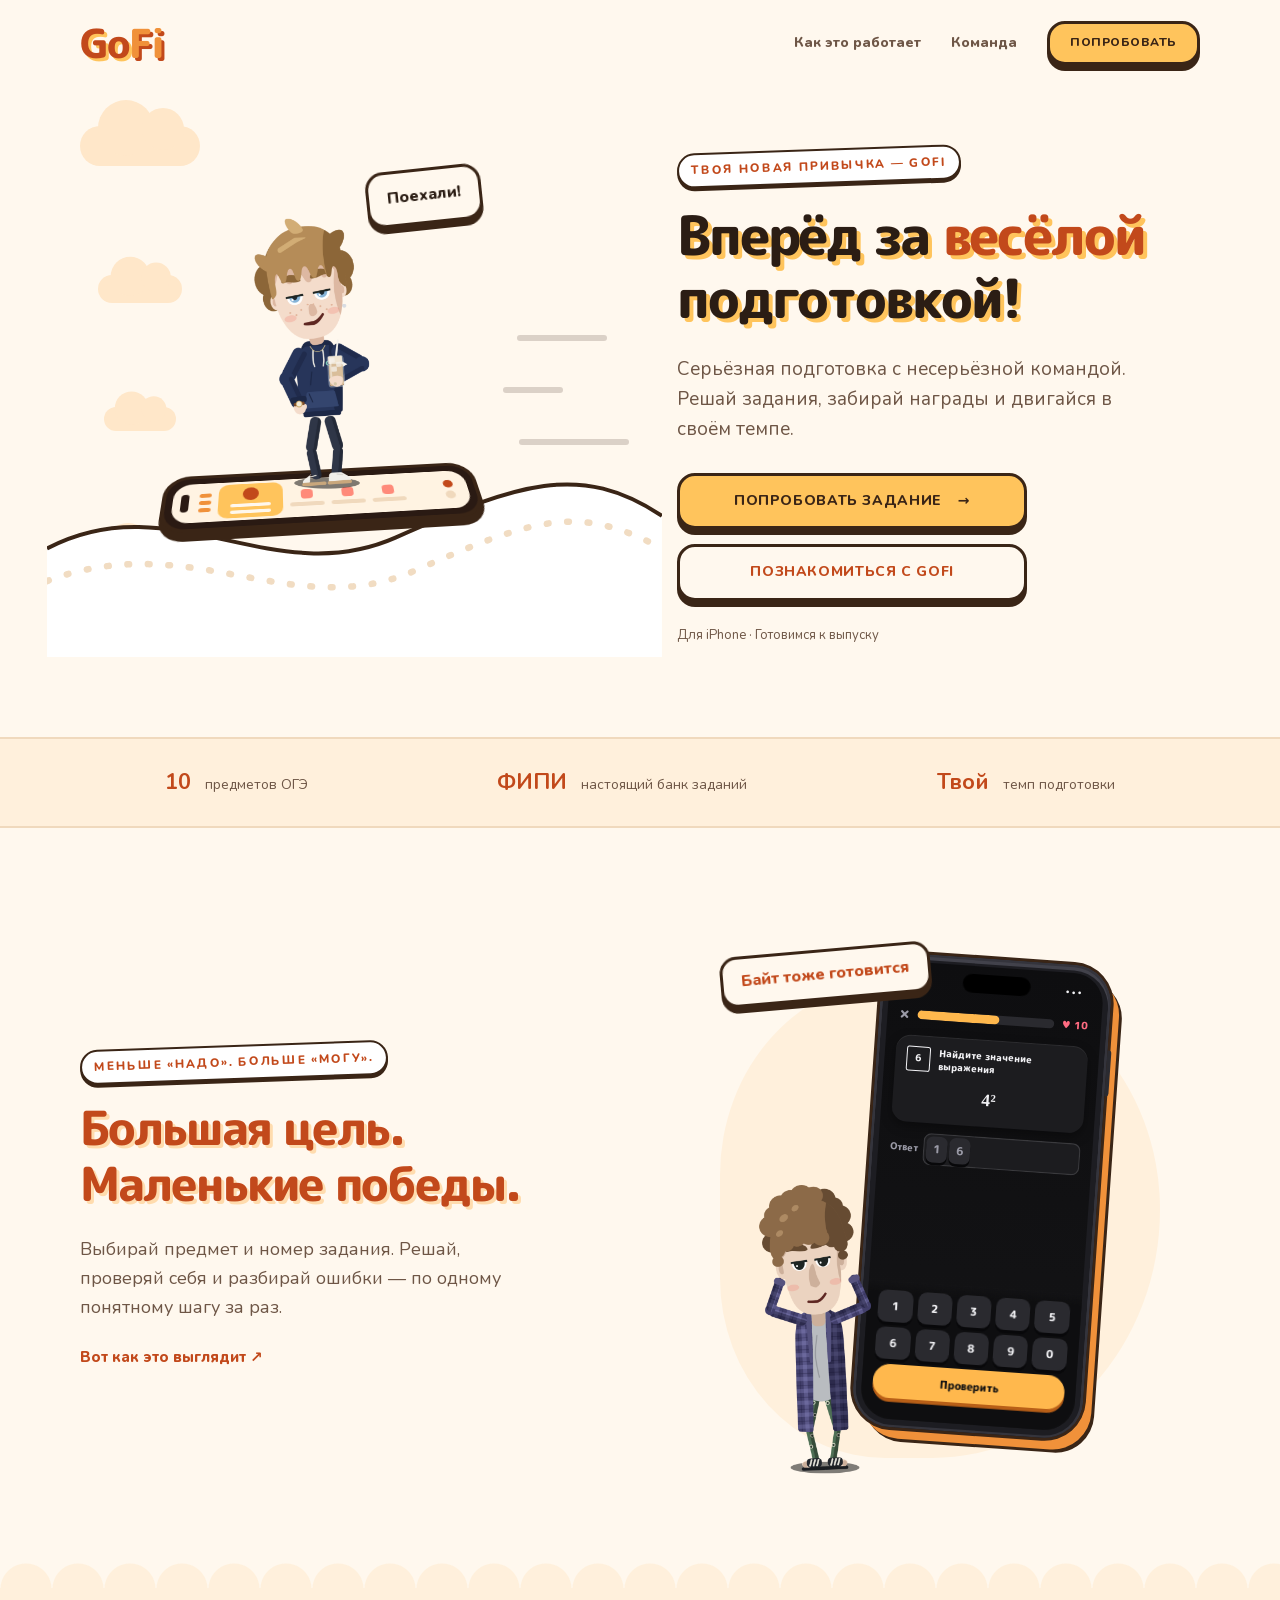
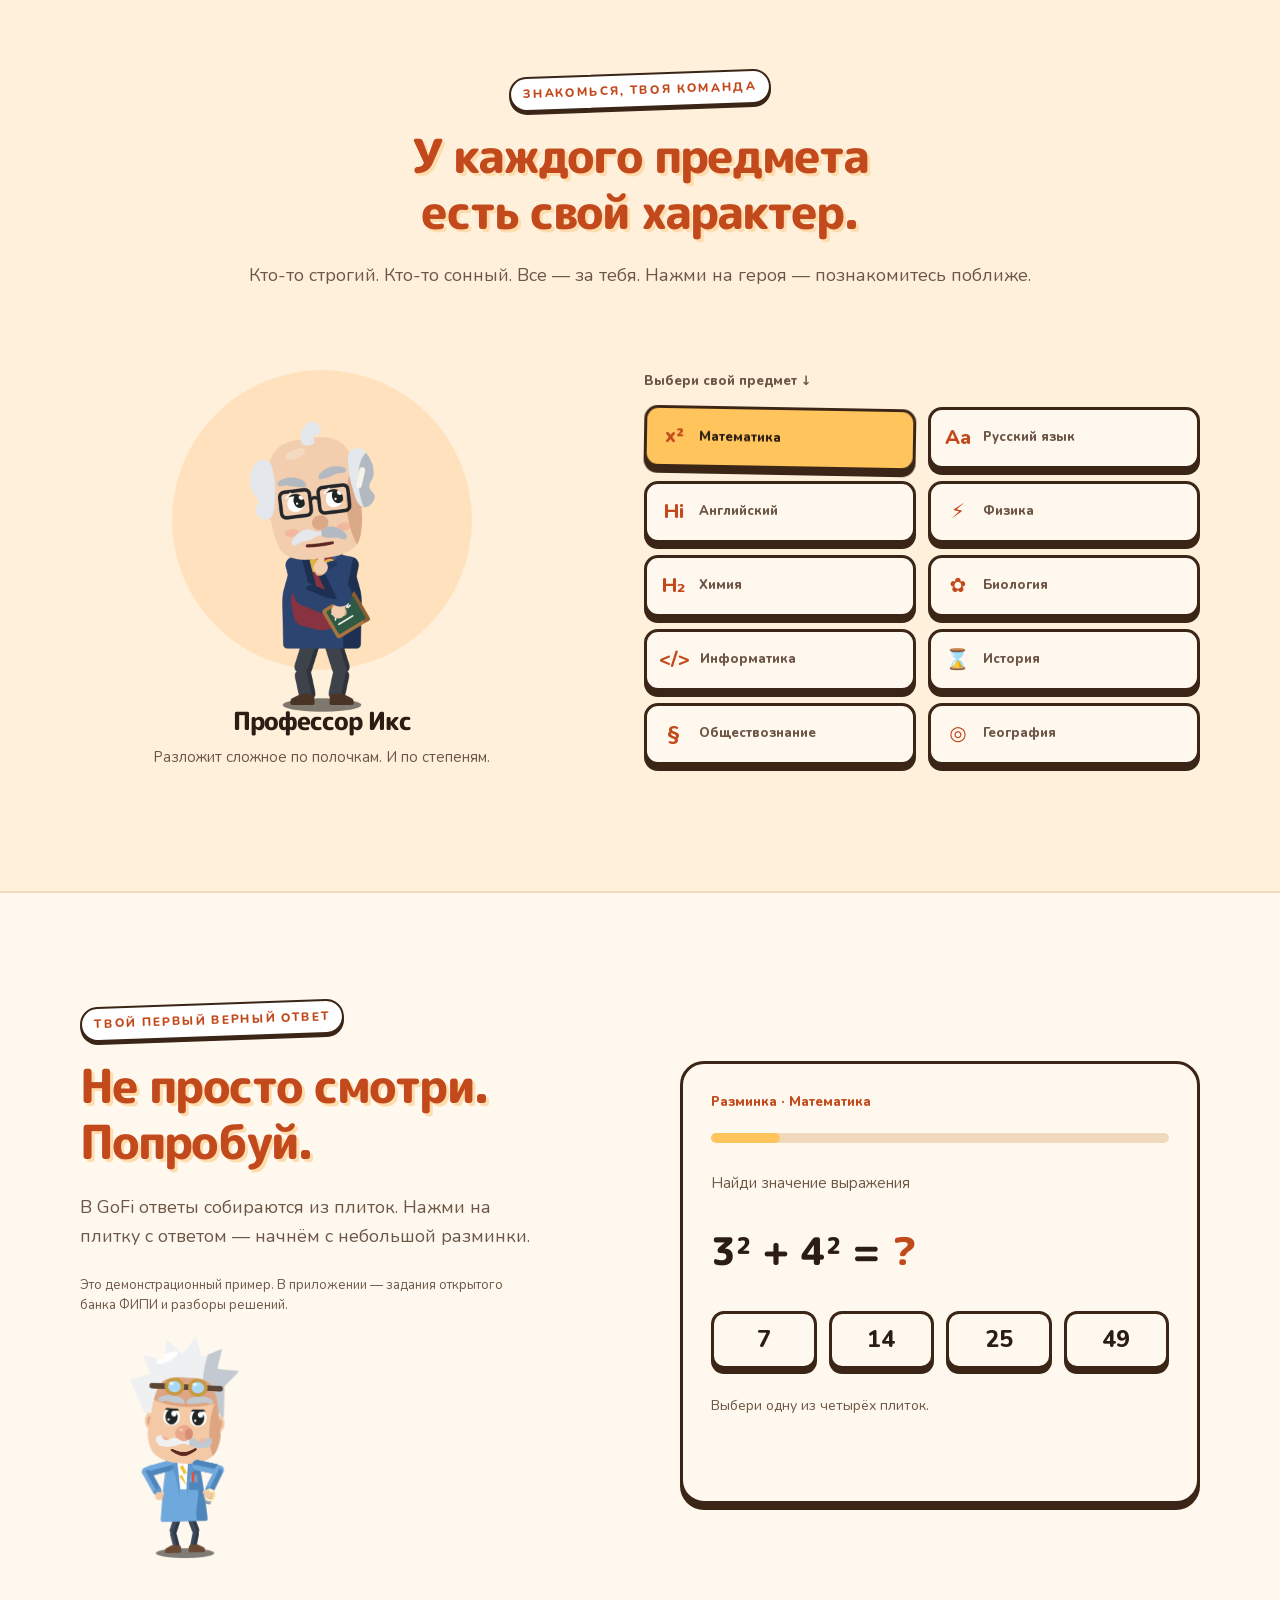
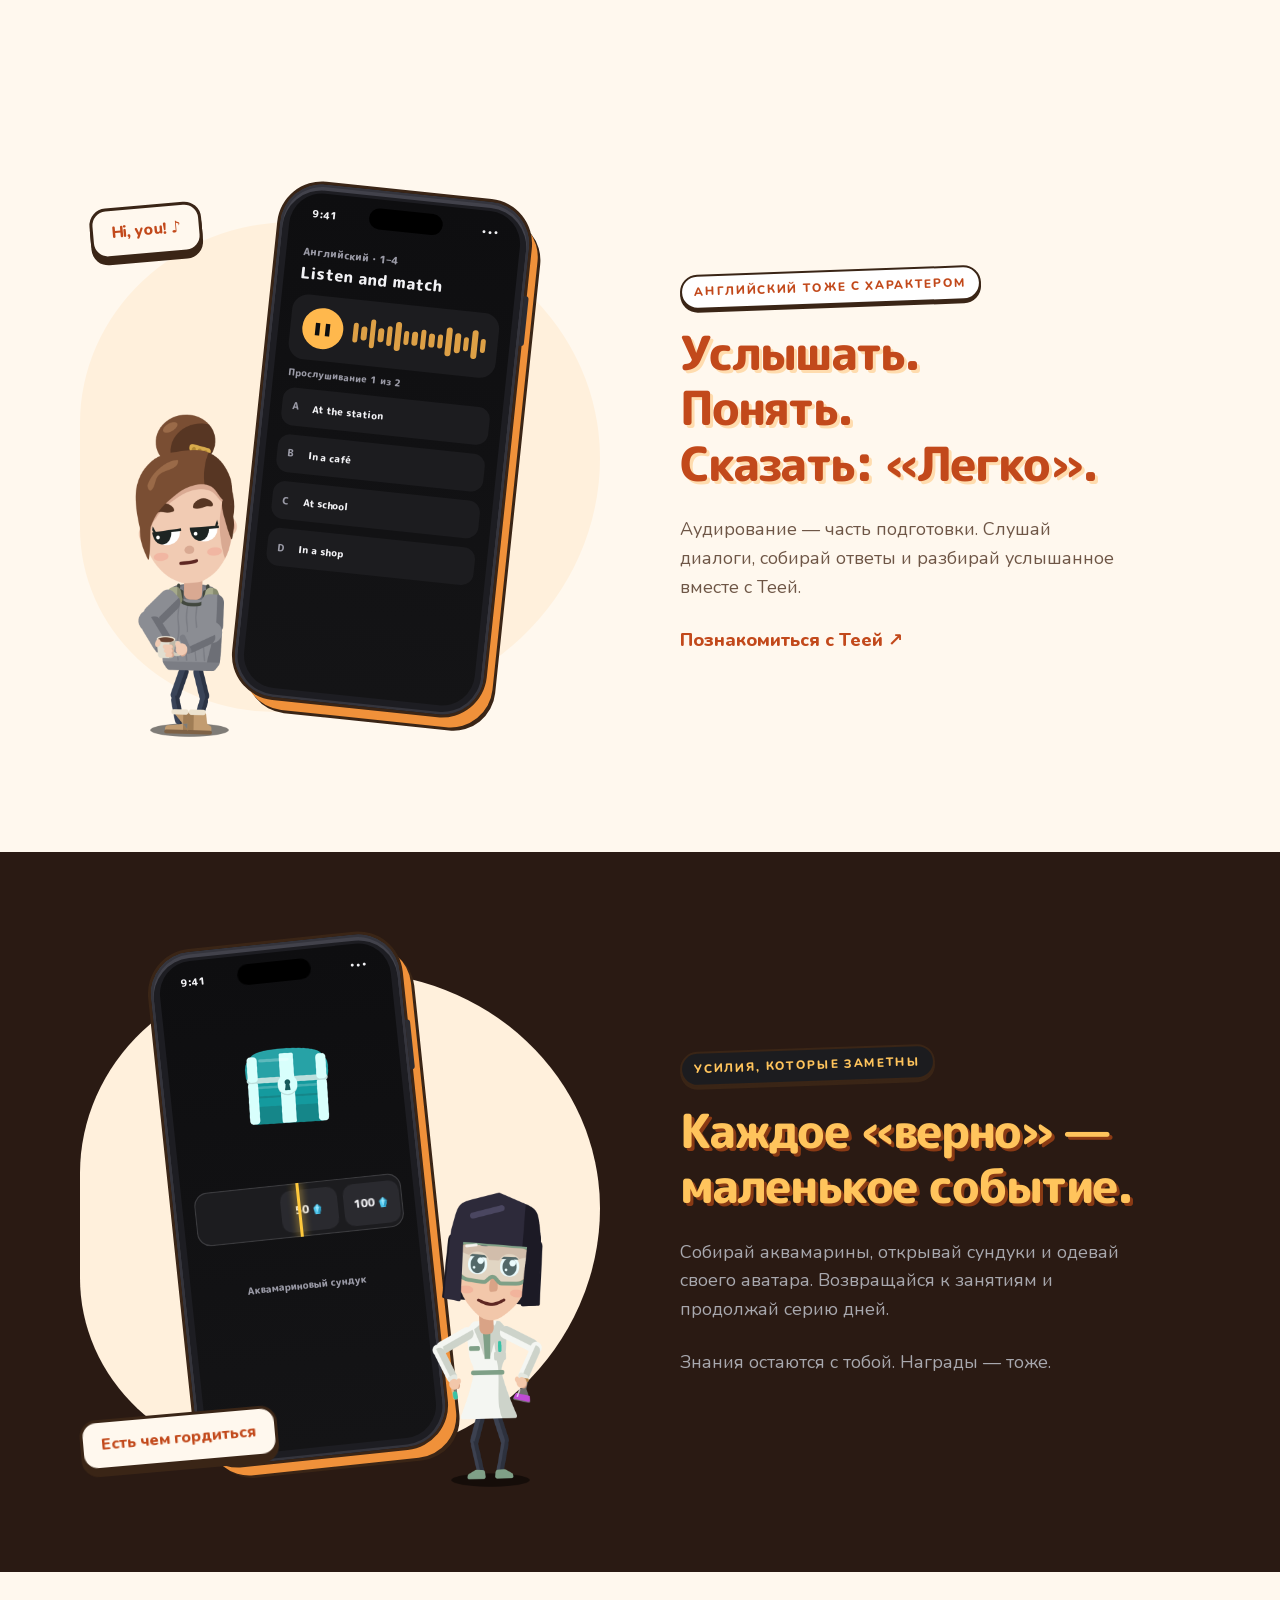
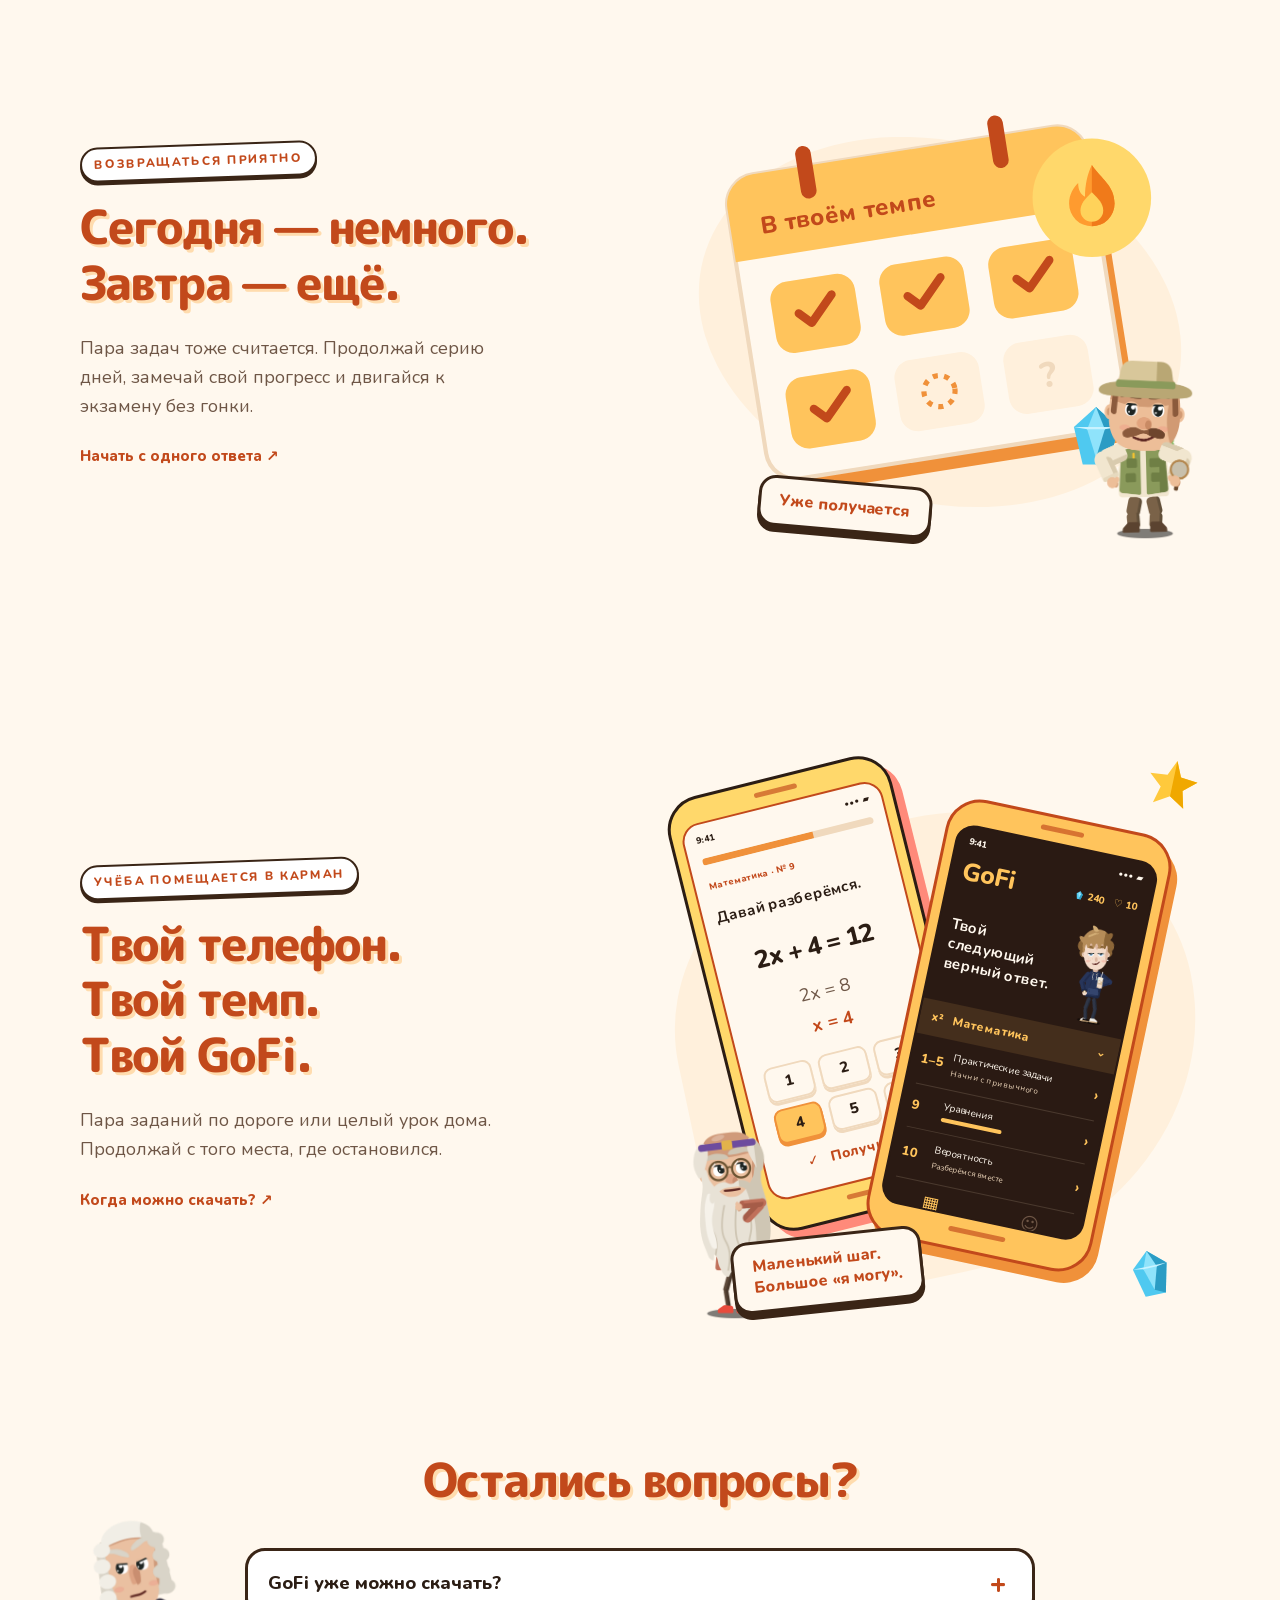
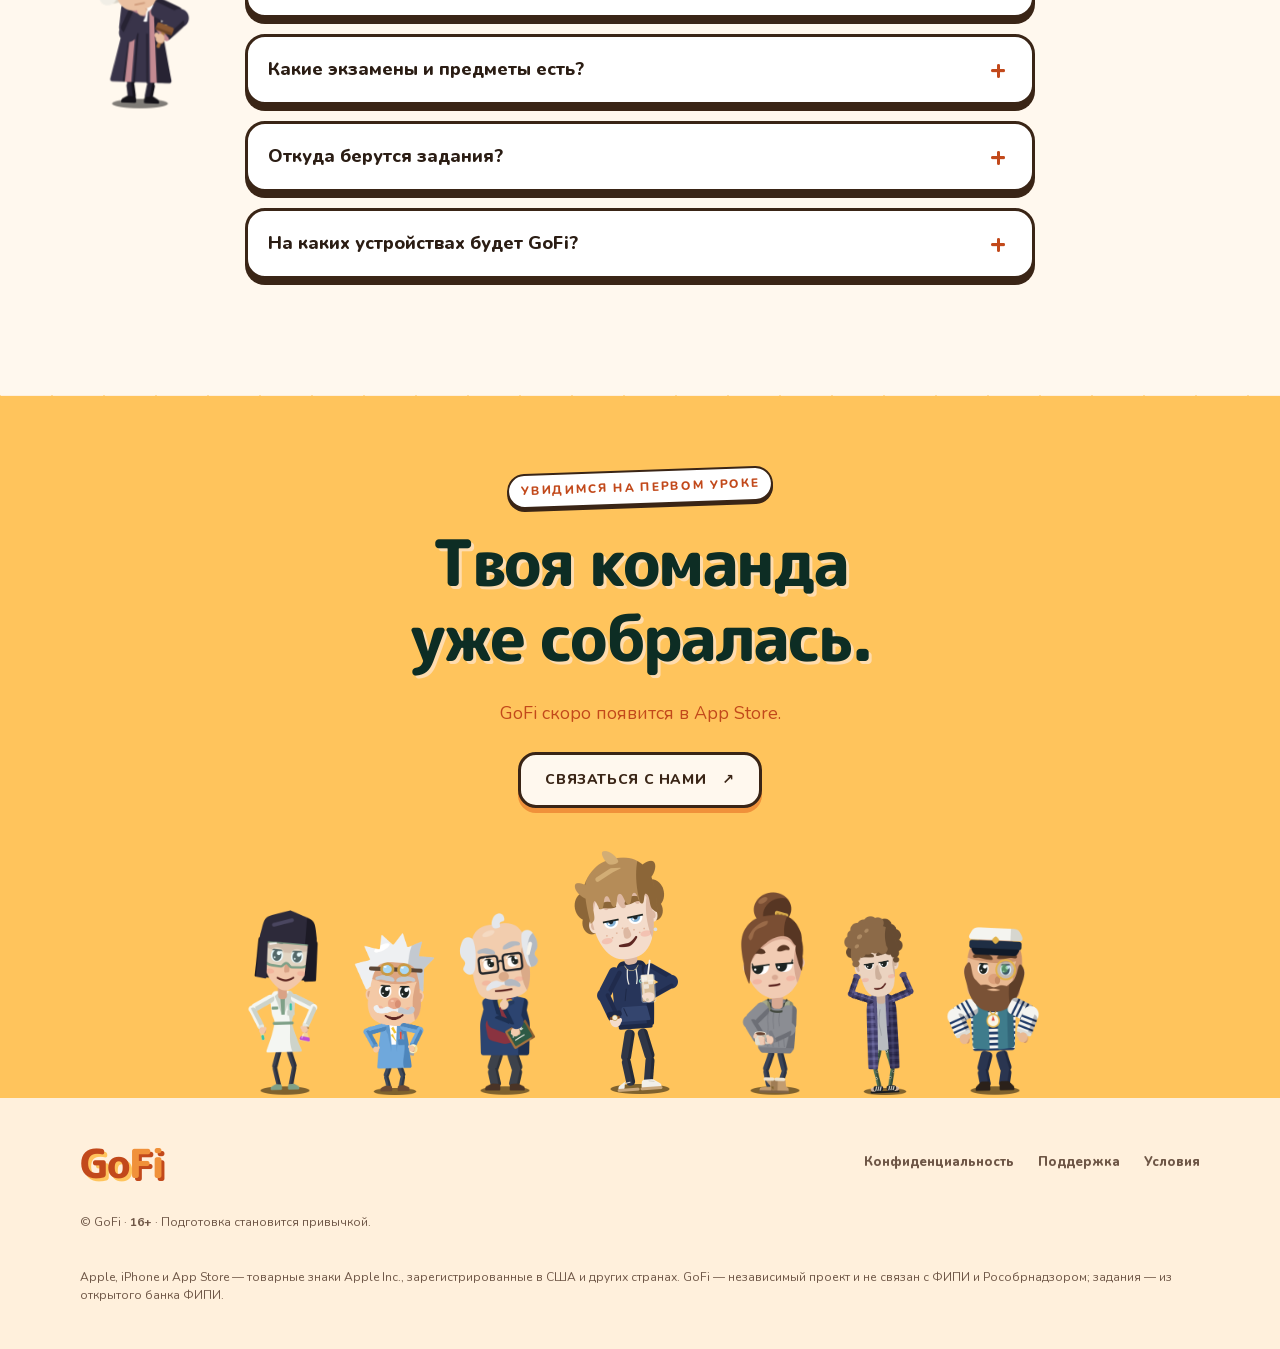
==== commit 66efcb35: "Обновление сайта" ====
--- a/index.html
+++ b/index.html
@@ -116,7 +116,7 @@
 </div></section>
 <section class="faq-section wrap"><img class="character faq-sudya" src="img/sudya.png?v=1964ec404eb2" alt="Судья Закон" width="360" height="580" loading="lazy"><div class="peeker" aria-hidden="true"><img class="character " src="img/kompas.png?v=96bee46808c9" alt="" width="360" height="580" loading="lazy"></div><h2>Остались вопросы?</h2><div class="faq"><details><summary>GoFi уже можно скачать?</summary><p>Пока нет — готовим приложение к выпуску в App Store. Здесь появится ссылка, когда GoFi будет доступен.</p></details><details><summary>Какие экзамены и предметы есть?</summary><p>Готовим все 10 предметов ОГЭ: математику, русский язык, физику, химию, биологию, информатику, историю, обществознание, географию и английский, включая аудирование. ЕГЭ появится позже.</p></details><details><summary>Откуда берутся задания?</summary><p>Из открытого банка ФИПИ. В GoFi входят задания с однозначным, автоматически проверяемым ответом. Сочинения и задания с проверкой человеком пока не включены.</p></details><details><summary>На каких устройствах будет GoFi?</summary><p>На iPhone с iOS 17 и новее. Версии для Android пока нет.</p></details></div></section>
 <section class="final" id="release"><div class="wrap"><p class="eyebrow">Увидимся на первом уроке</p><h2>Твоя команда<br>уже собралась.</h2><p>GoFi скоро появится в App Store.</p><a class="btn" href="support.html">Связаться с нами <span aria-hidden="true">↗</span></a><div class="lineup" aria-hidden="true"><img class="character " src="img/kolba.png?v=92b48c665aa7" alt="" width="360" height="580" loading="lazy"><img class="character " src="img/volt.png?v=b12fd7adb3a6" alt="" width="360" height="580" loading="lazy"><img class="character " src="img/iks.png?v=f2f5b8200039" alt="" width="360" height="580" loading="lazy"><img class="character " src="img/gofi.png?v=7dab0a11d94a" alt="" width="360" height="580" loading="lazy"><img class="character " src="img/tea.png?v=2ee37600cbad" alt="" width="360" height="580" loading="lazy"><img class="character " src="img/bait.png?v=ed13f4d11831" alt="" width="360" height="580" loading="lazy"><img class="character " src="img/kompas.png?v=96bee46808c9" alt="" width="360" height="580" loading="lazy"></div></div></section>
-</main><footer><div class="wrap footer-grid"><a class="brand" href="./">Go<span>Fi</span></a><nav aria-label="Информация"><a href="privacy.html">Конфиденциальность</a><a href="support.html">Поддержка</a><a href="terms.html">Условия</a></nav><small>© GoFi · Подготовка становится привычкой.</small><p class="legal">Apple, iPhone и App Store — товарные знаки Apple Inc., зарегистрированные в США и других странах. GoFi — независимый проект и не связан с ФИПИ и Рособрнадзором; задания — из открытого банка ФИПИ.</p></div></footer>
+</main><footer><div class="wrap footer-grid"><a class="brand" href="./">Go<span>Fi</span></a><nav aria-label="Информация"><a href="privacy.html">Конфиденциальность</a><a href="support.html">Поддержка</a><a href="terms.html">Условия</a></nav><small>© GoFi · <strong aria-label="Для пользователей от 16 лет">16+</strong> · Подготовка становится привычкой.</small><p class="legal">Apple, iPhone и App Store — товарные знаки Apple Inc., зарегистрированные в США и других странах. GoFi — независимый проект и не связан с ФИПИ и Рособрнадзором; задания — из открытого банка ФИПИ.</p></div></footer>
 <script src="characters.js?v=20261118-slots" defer></script>
 <script src="home.js?v=20261117-scenes" defer></script>
 <script src="scenes.js?v=20261118-phones" defer></script><script src="phones.js?v=20261118-poke" defer></script></body></html>
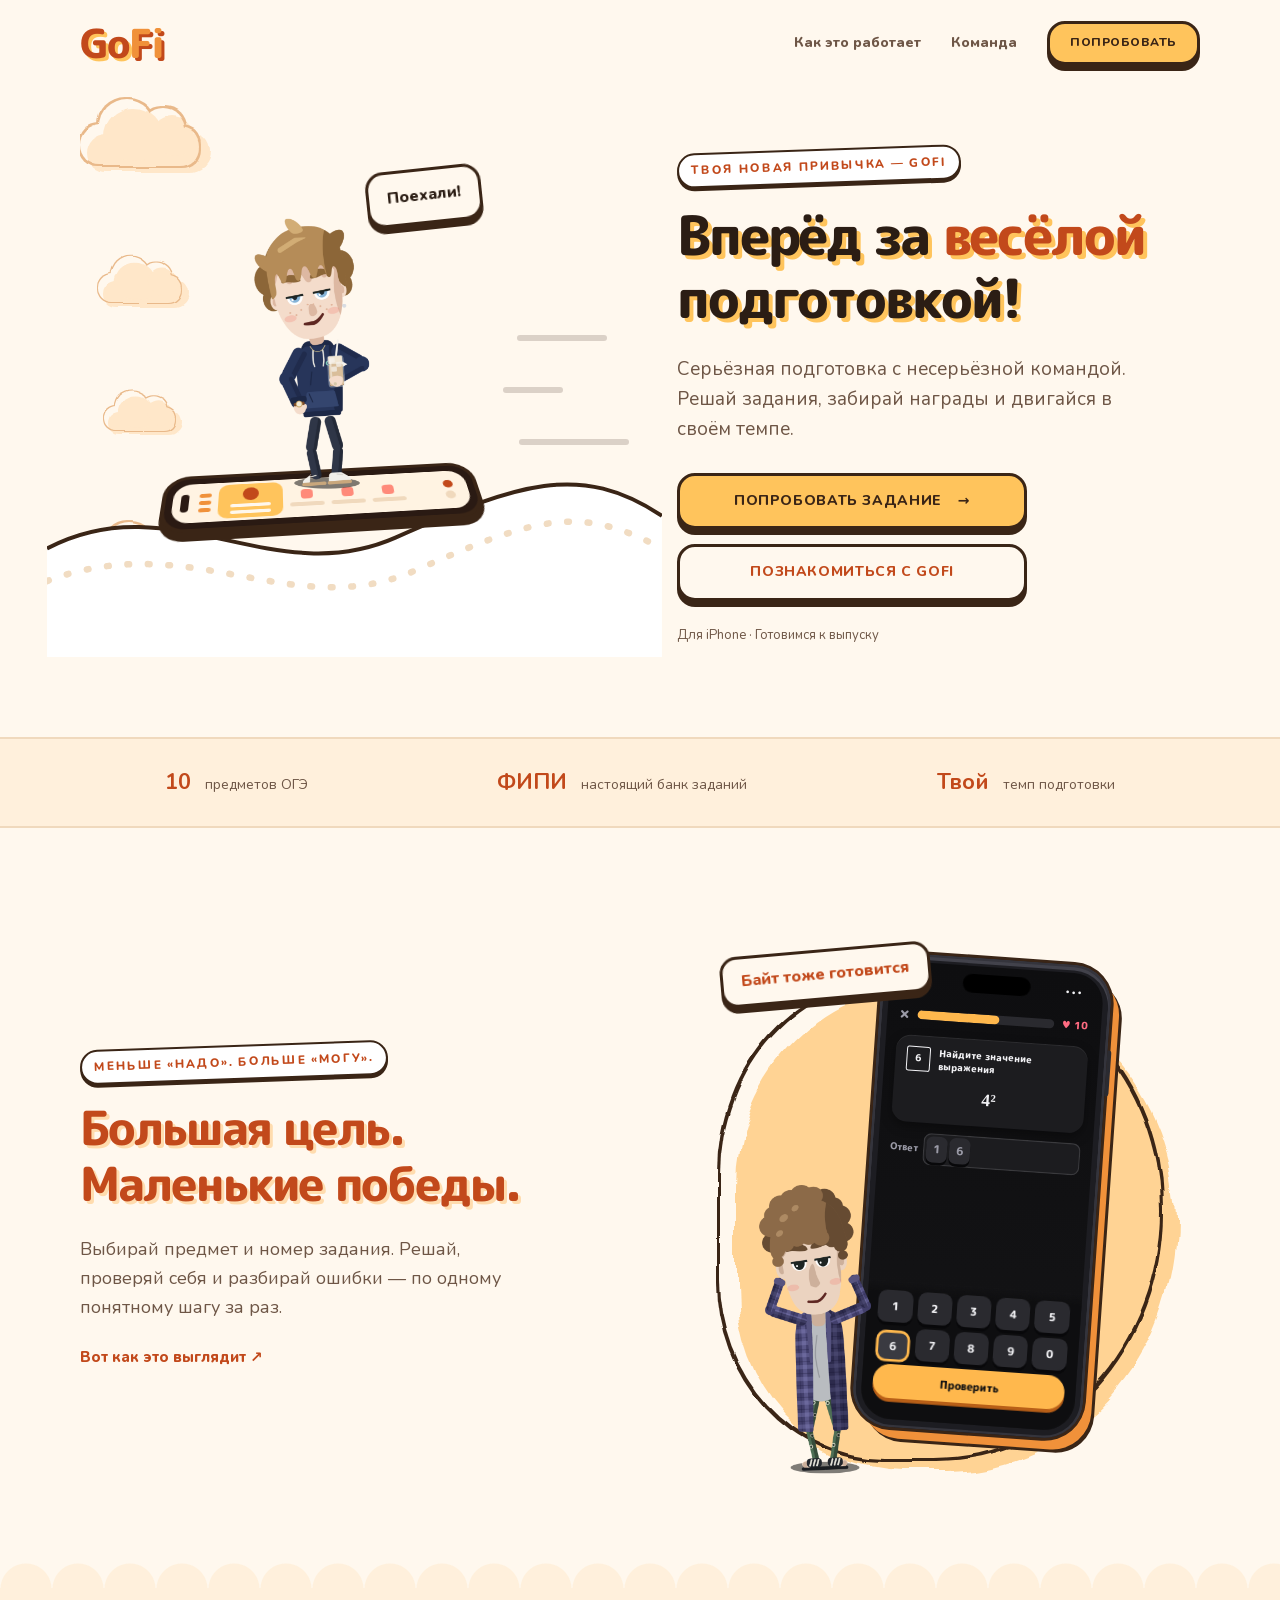
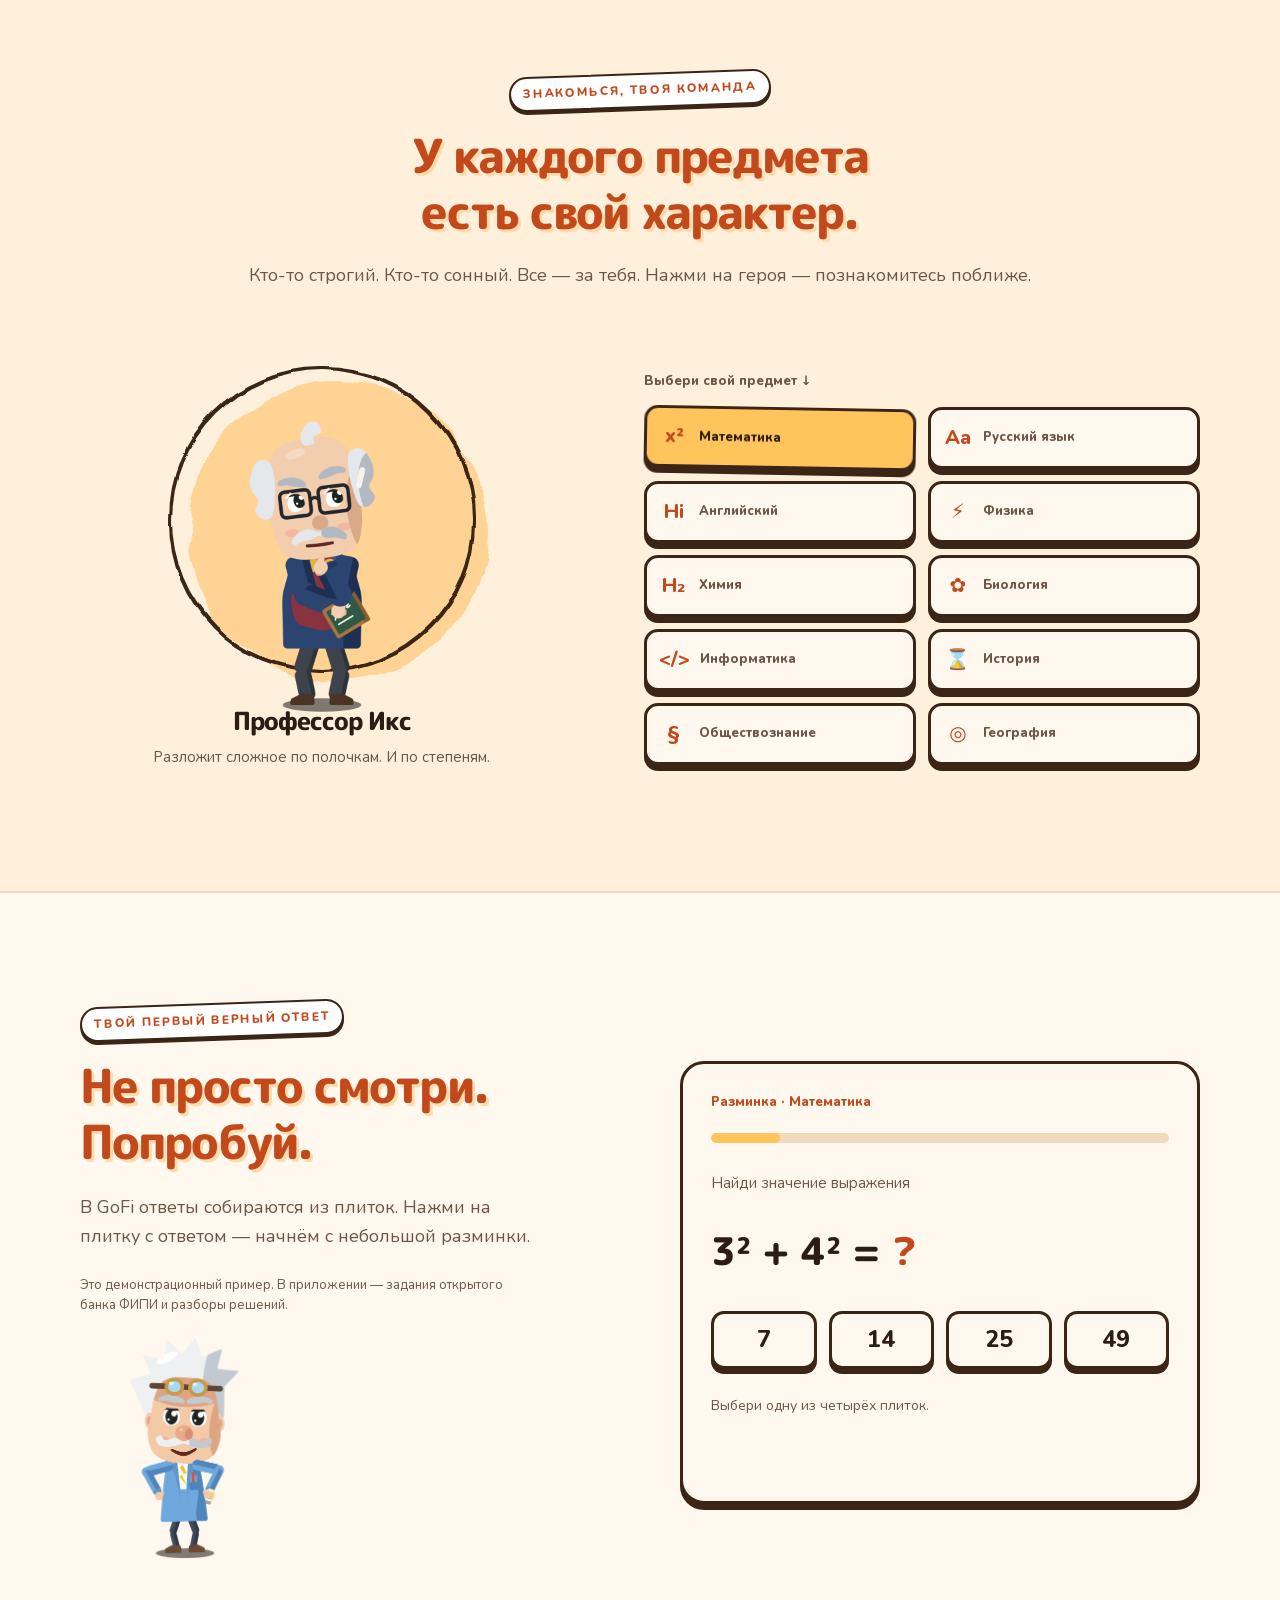
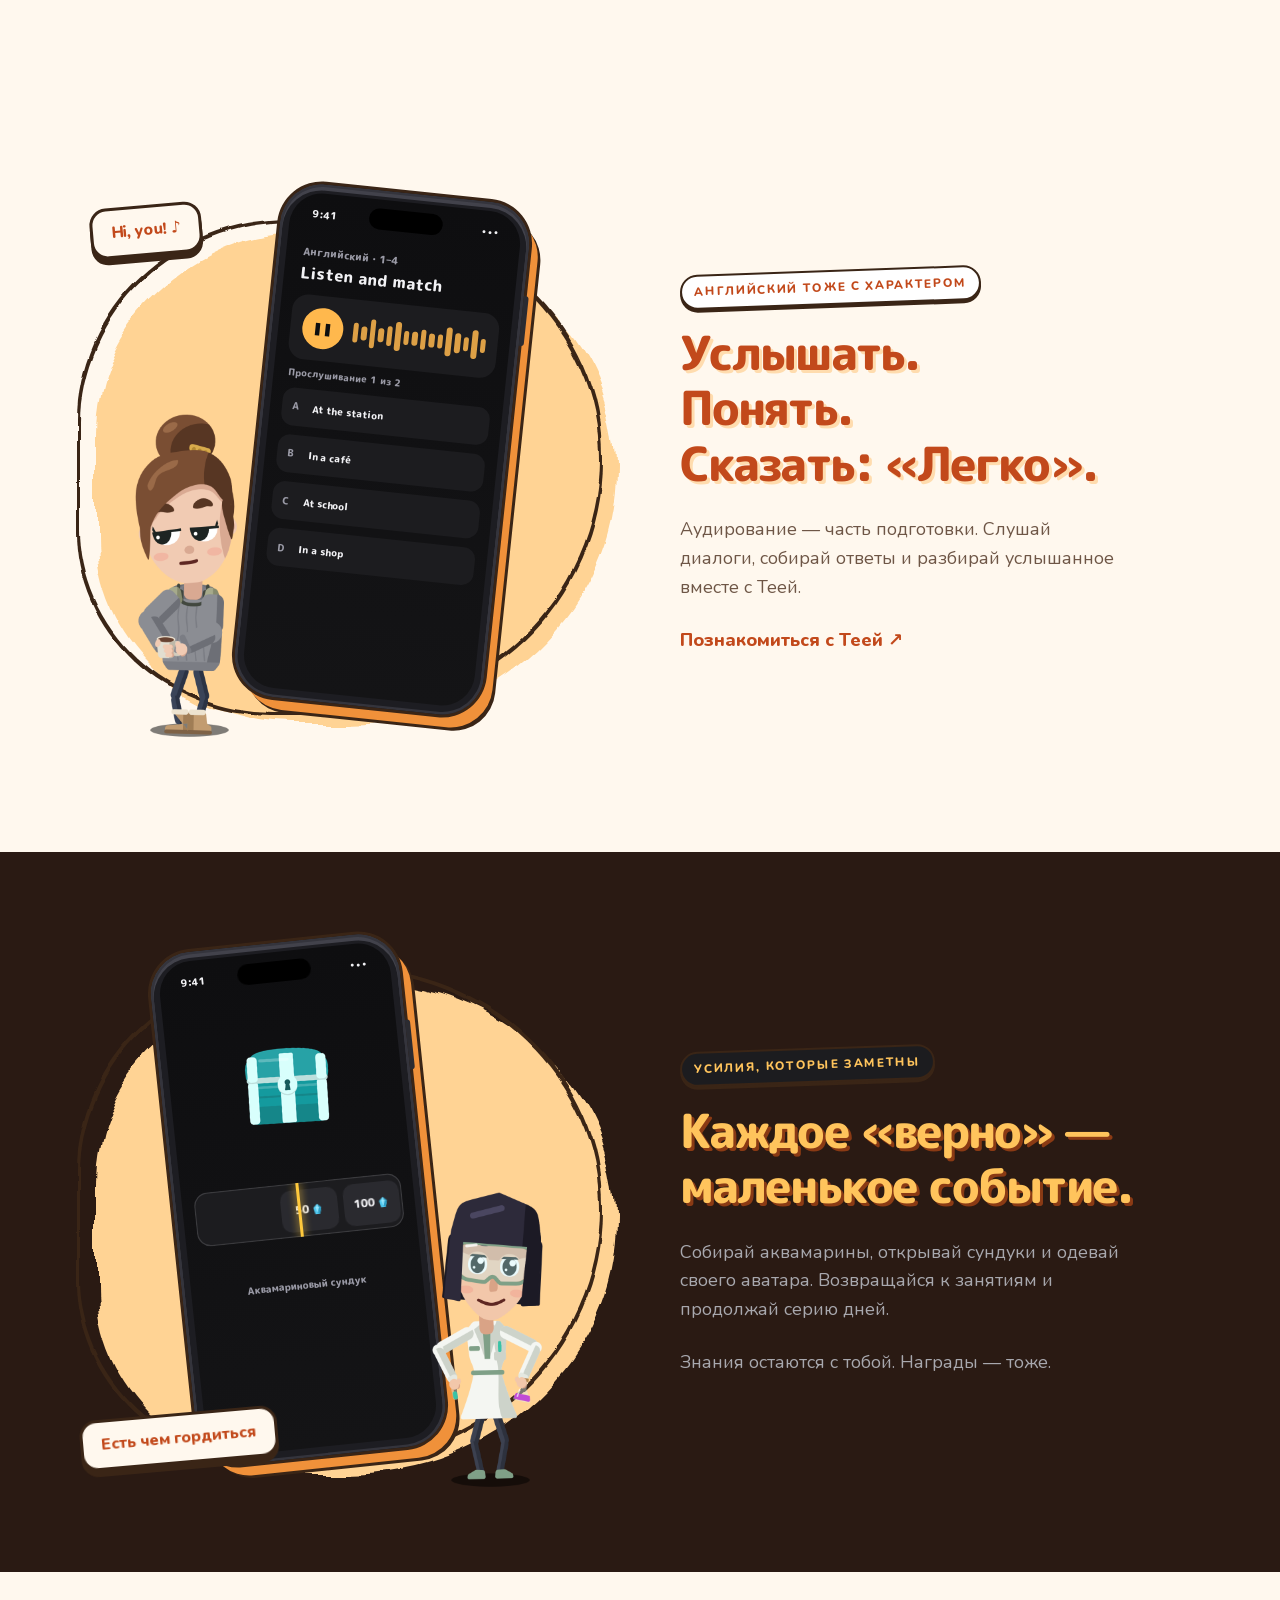
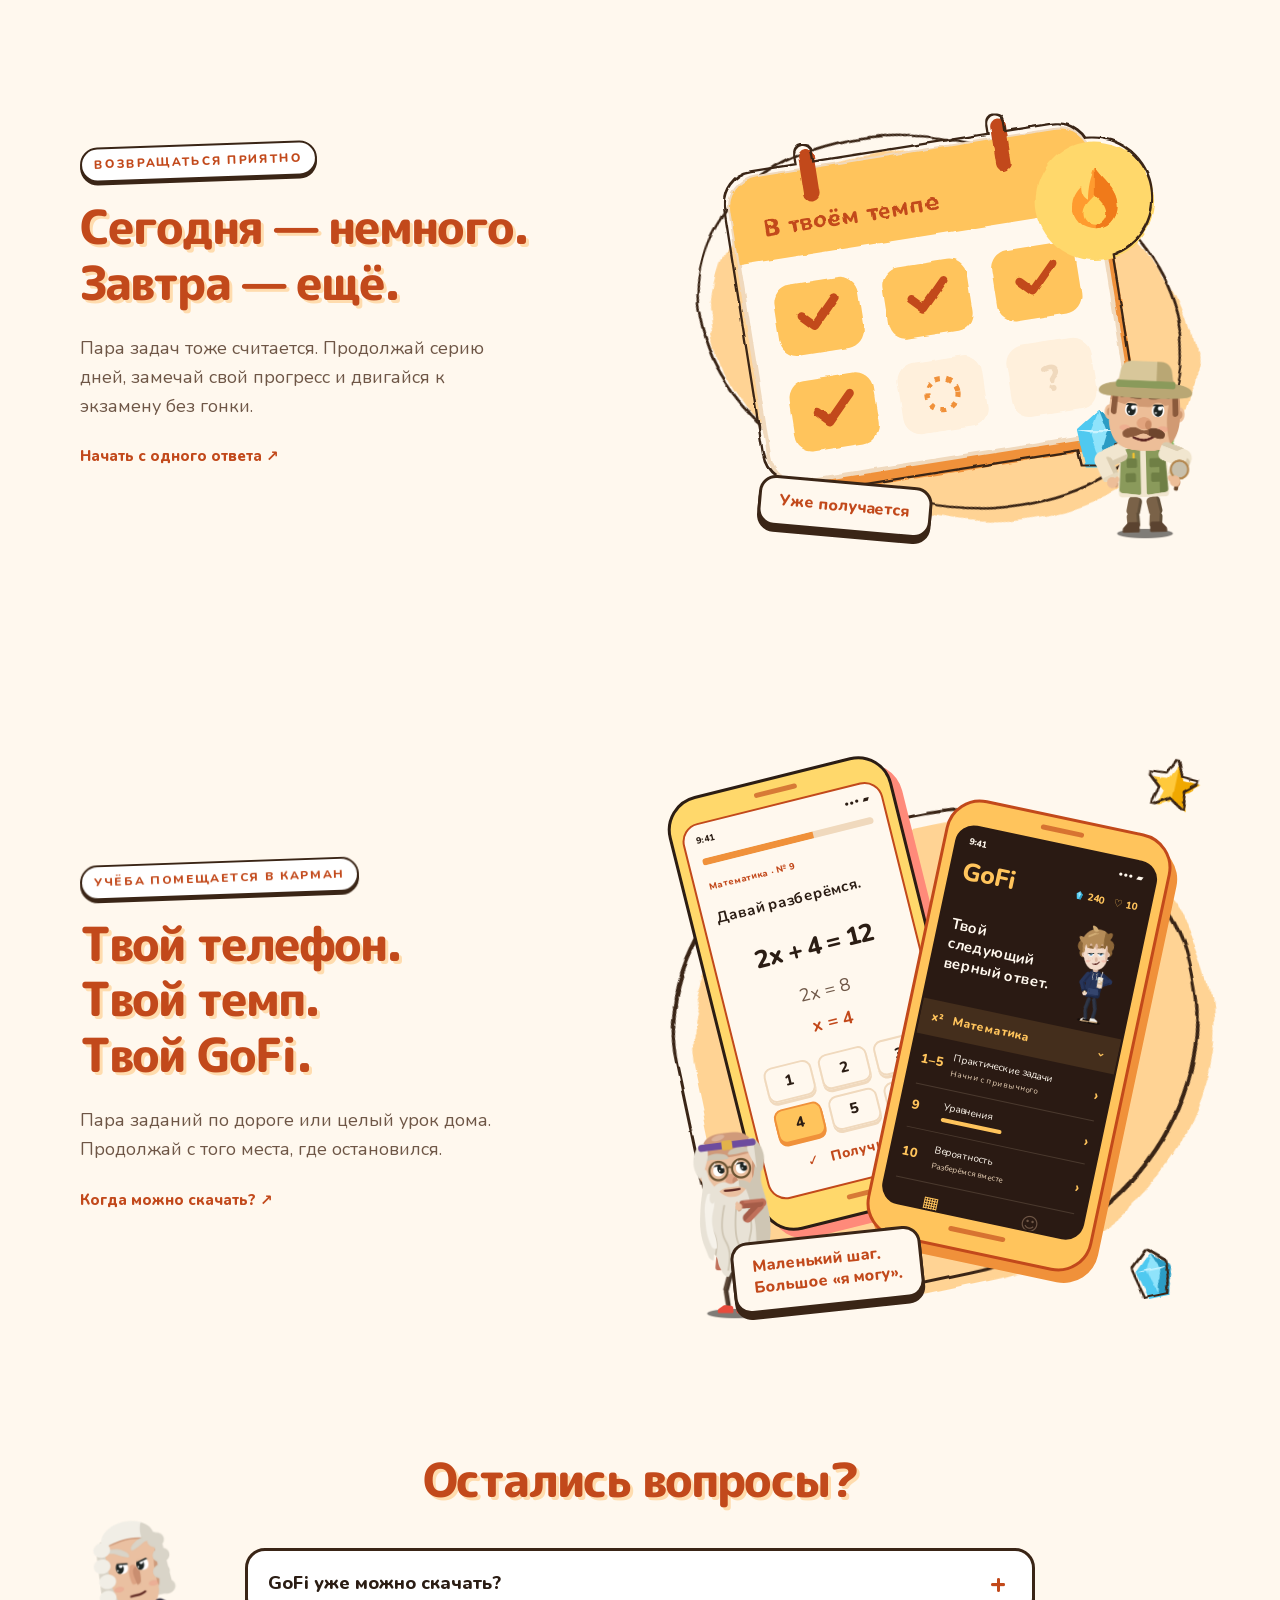
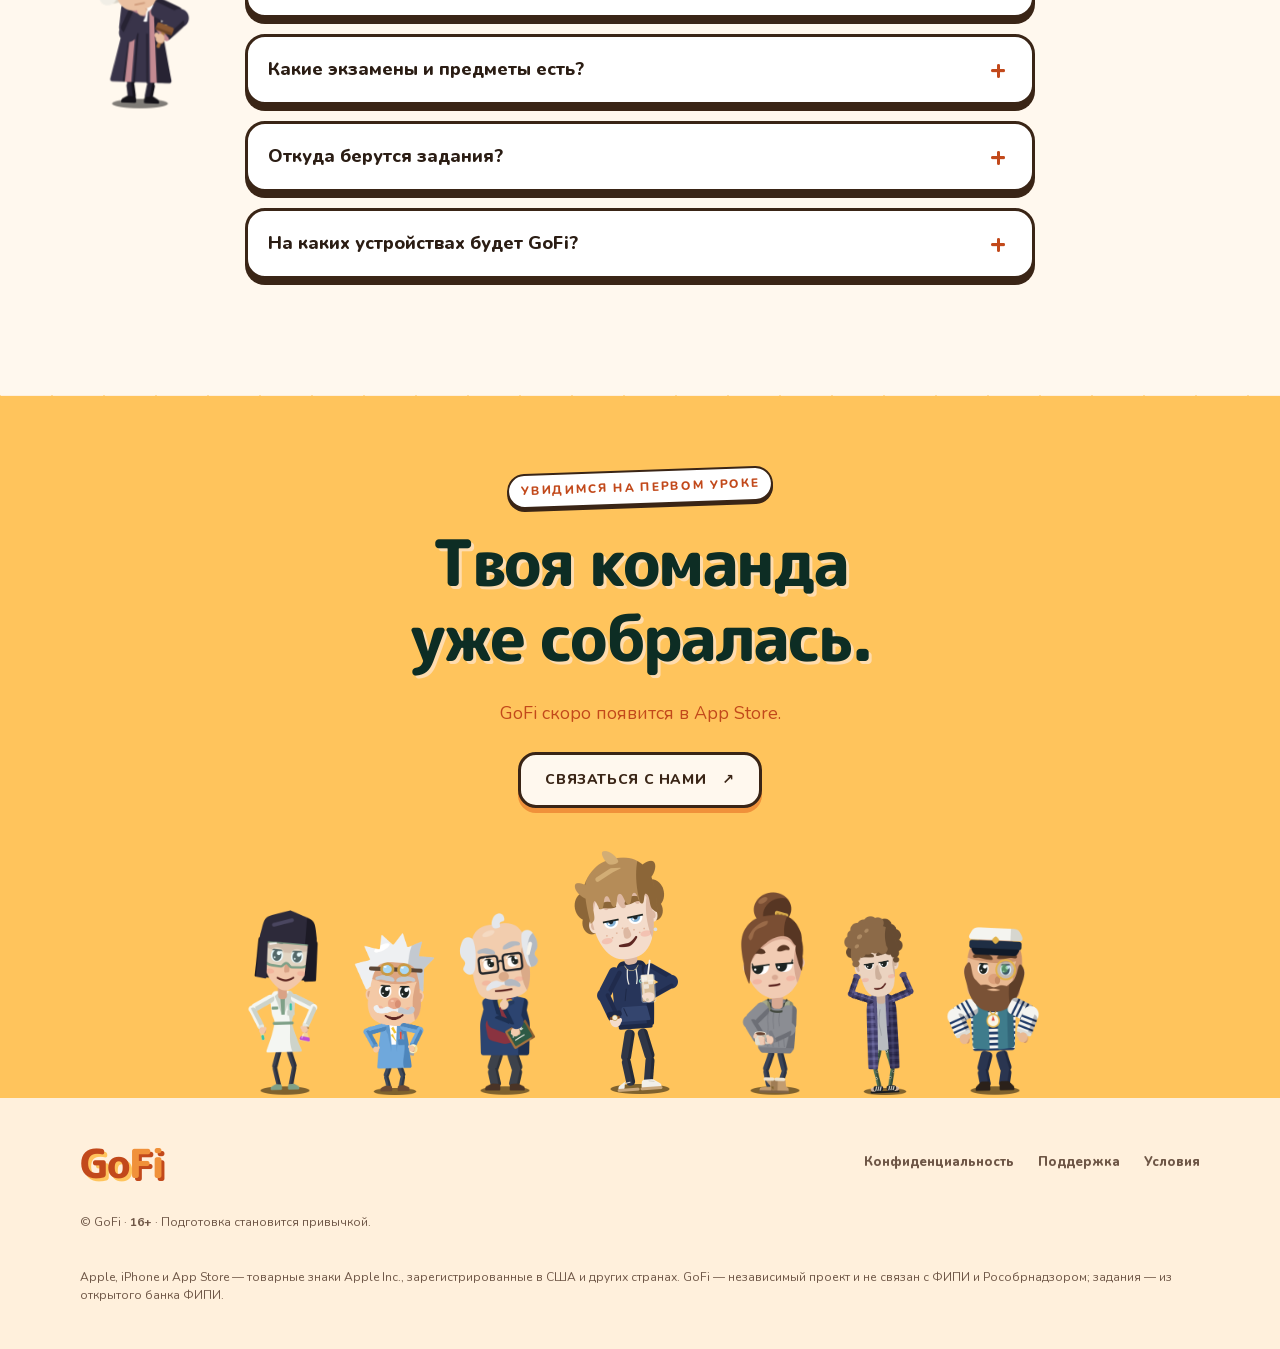
==== commit 790f03d5: "Обновление сайта" ====
--- a/index.html
+++ b/index.html
@@ -9,11 +9,41 @@
 <meta property="og:image" content="https://nowford.github.io/gofi/icon.png">
 <meta name="theme-color" content="#FFF8EE">
 <link rel="icon" href="favicon.png"><link rel="apple-touch-icon" href="icon.png">
-<link rel="stylesheet" href="fonts.css"><link rel="stylesheet" href="home.css?v=20261117-scenes"><link rel="stylesheet" href="scenes.css?v=20261118-warm"><link rel="stylesheet" href="phones.css?v=20261118-warm"><link rel="stylesheet" href="toon.css?v=20261118-fit">
+<link rel="stylesheet" href="fonts.css"><link rel="stylesheet" href="home.css?v=20261117-scenes"><link rel="stylesheet" href="scenes.css?v=20261118-warm"><link rel="stylesheet" href="phones.css?v=20261118-warm"><link rel="stylesheet" href="toon.css?v=20261118-fit"><link rel="stylesheet" href="scribble.css?v=20261126">
 </head><body>
 <a class="skip" href="#main">К содержимому</a>
 <svg width="0" height="0" style="position:absolute" aria-hidden="true">
   <defs>
+    <filter id="scribble" x="-15%" y="-15%" width="130%" height="130%" color-interpolation-filters="sRGB">
+      <feTurbulence type="fractalNoise" baseFrequency="0.06" numOctaves="2" seed="3" result="n"/>
+      <feDisplacementMap in="SourceGraphic" in2="n" scale="4" xChannelSelector="R" yChannelSelector="G" result="w"/>
+      <feOffset in="w" dx="3" dy="3" result="fill"/>
+      <feMorphology in="SourceAlpha" operator="dilate" radius="1.6" result="fat"/>
+      <feComposite in="fat" in2="SourceAlpha" operator="out" result="ring"/>
+      <feDisplacementMap in="ring" in2="n" scale="3" xChannelSelector="G" yChannelSelector="R" result="rw"/>
+      <feFlood flood-color="#3a2516"/><feComposite in2="rw" operator="in" result="line"/>
+      <feMerge><feMergeNode in="fill"/><feMergeNode in="line"/></feMerge>
+    </filter>
+    <filter id="scribble-lg" x="-10%" y="-10%" width="120%" height="120%" color-interpolation-filters="sRGB">
+      <feTurbulence type="fractalNoise" baseFrequency="0.018" numOctaves="2" seed="11" result="n"/>
+      <feDisplacementMap in="SourceGraphic" in2="n" scale="18" xChannelSelector="R" yChannelSelector="G" result="w"/>
+      <feOffset in="w" dx="16" dy="11" result="fill"/>
+      <feMorphology in="SourceAlpha" operator="dilate" radius="2.5" result="fat"/>
+      <feComposite in="fat" in2="SourceAlpha" operator="out" result="ring"/>
+      <feDisplacementMap in="ring" in2="n" scale="8" xChannelSelector="G" yChannelSelector="R" result="rw"/>
+      <feFlood flood-color="#3a2516"/><feComposite in2="rw" operator="in" result="line"/>
+      <feMerge><feMergeNode in="fill"/><feMergeNode in="line"/></feMerge>
+    </filter>
+    <filter id="scribble-soft" x="-10%" y="-10%" width="120%" height="120%" color-interpolation-filters="sRGB">
+      <feTurbulence type="fractalNoise" baseFrequency="0.018" numOctaves="2" seed="11" result="n"/>
+      <feDisplacementMap in="SourceGraphic" in2="n" scale="14" xChannelSelector="R" yChannelSelector="G" result="w"/>
+      <feOffset in="w" dx="9" dy="7" result="fill"/>
+      <feMorphology in="SourceAlpha" operator="dilate" radius="2" result="fat"/>
+      <feComposite in="fat" in2="SourceAlpha" operator="out" result="ring"/>
+      <feDisplacementMap in="ring" in2="n" scale="8" xChannelSelector="G" yChannelSelector="R" result="rw"/>
+      <feFlood flood-color="#e9b98a"/><feComposite in2="rw" operator="in" result="line"/>
+      <feMerge><feMergeNode in="fill"/><feMergeNode in="line"/></feMerge>
+    </filter>
     <symbol id="gem" viewBox="0 0 64 64"><path d="M32 4 52 22 44 56H20L12 22Z" fill="#4FC9F0"/><path d="M32 4 52 22 44 56 32 50Z" fill="#2B9CC4"/><path d="M32 4 24 24 32 50 40 24Z" fill="#8FE3FB"/><path d="M12 22H52L40 24H24Z" fill="#C9F3FF"/></symbol>
     <symbol id="flame" viewBox="0 0 64 64"><path d="M32 4C40 16 52 22 52 38a20 20 0 0 1-40 0c0-8 4-14 8-18 0 6 2 10 6 12C26 22 28 12 32 4Z" fill="#FF9B2F"/><path d="M32 4c8 12 20 18 20 34a20 20 0 0 1-20 20Z" fill="#F07A1A"/><path d="M32 28c6 6 10 10 10 16a10 10 0 0 1-20 0c0-6 4-10 10-16Z" fill="#FFD25A"/></symbol>
     <symbol id="star" viewBox="0 0 64 64"><path d="M32 4l8 18 20 2-15 13 5 20-18-11-18 11 5-20L4 24l20-2Z" fill="#FFC93C"/><path d="M32 4l8 18 20 2-15 13 5 20-18-11Z" fill="#F0A800"/></symbol>
--- a/scribble.css
+++ b/scribble.css
@@ -0,0 +1,10 @@
+/* «Раскраска мимо контура» (2026-11-26): неровная линия от руки на месте, а заливка чуть дрожит и съезжает
+   за неё, будто раскрашивал ребёнок. Только украшения: кнопки, текст, телефоны и герои остаются ровными.
+   Фильтры #scribble (мелкое) и #scribble-lg (крупные пятна) — в <defs> index.html. Рисунки неподвижны. */
+.scene-halo,.teacher-halo,.habit-halo,.device-halo {filter:url(#scribble-lg)}
+/* Заливка ярче фона, чтобы съехавший цвет был виден. */
+.scene-halo,.teacher-halo,.habit-halo,.device-halo {background:#ffd394 !important}
+/* Облака плывут под текстом — линия мягкая, чтобы не мешать читать. */
+.cloud {filter:url(#scribble-soft)}
+.device-spark,.calendar-art {filter:url(#scribble)}
+@media (prefers-reduced-transparency:reduce) {.scene-halo,.teacher-halo,.habit-halo,.device-halo,.cloud,.device-spark,.calendar-art {filter:none}}
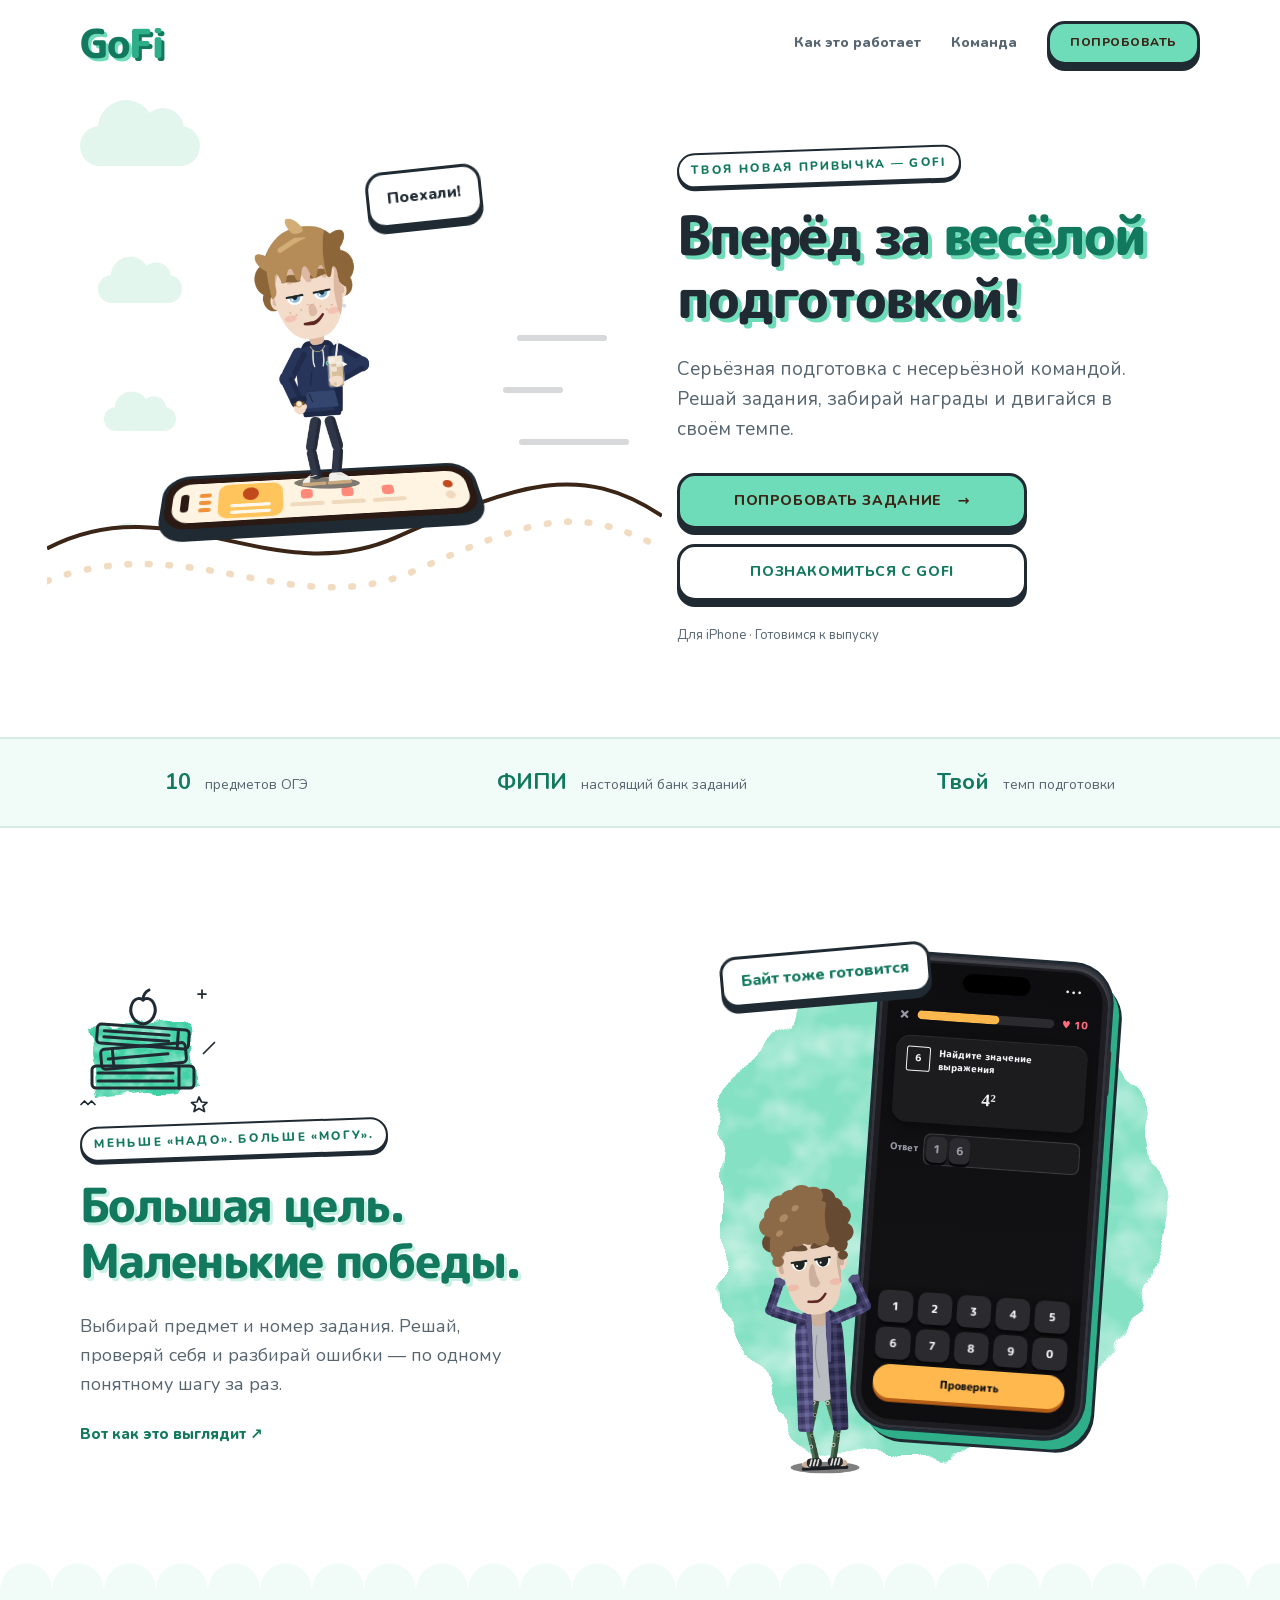
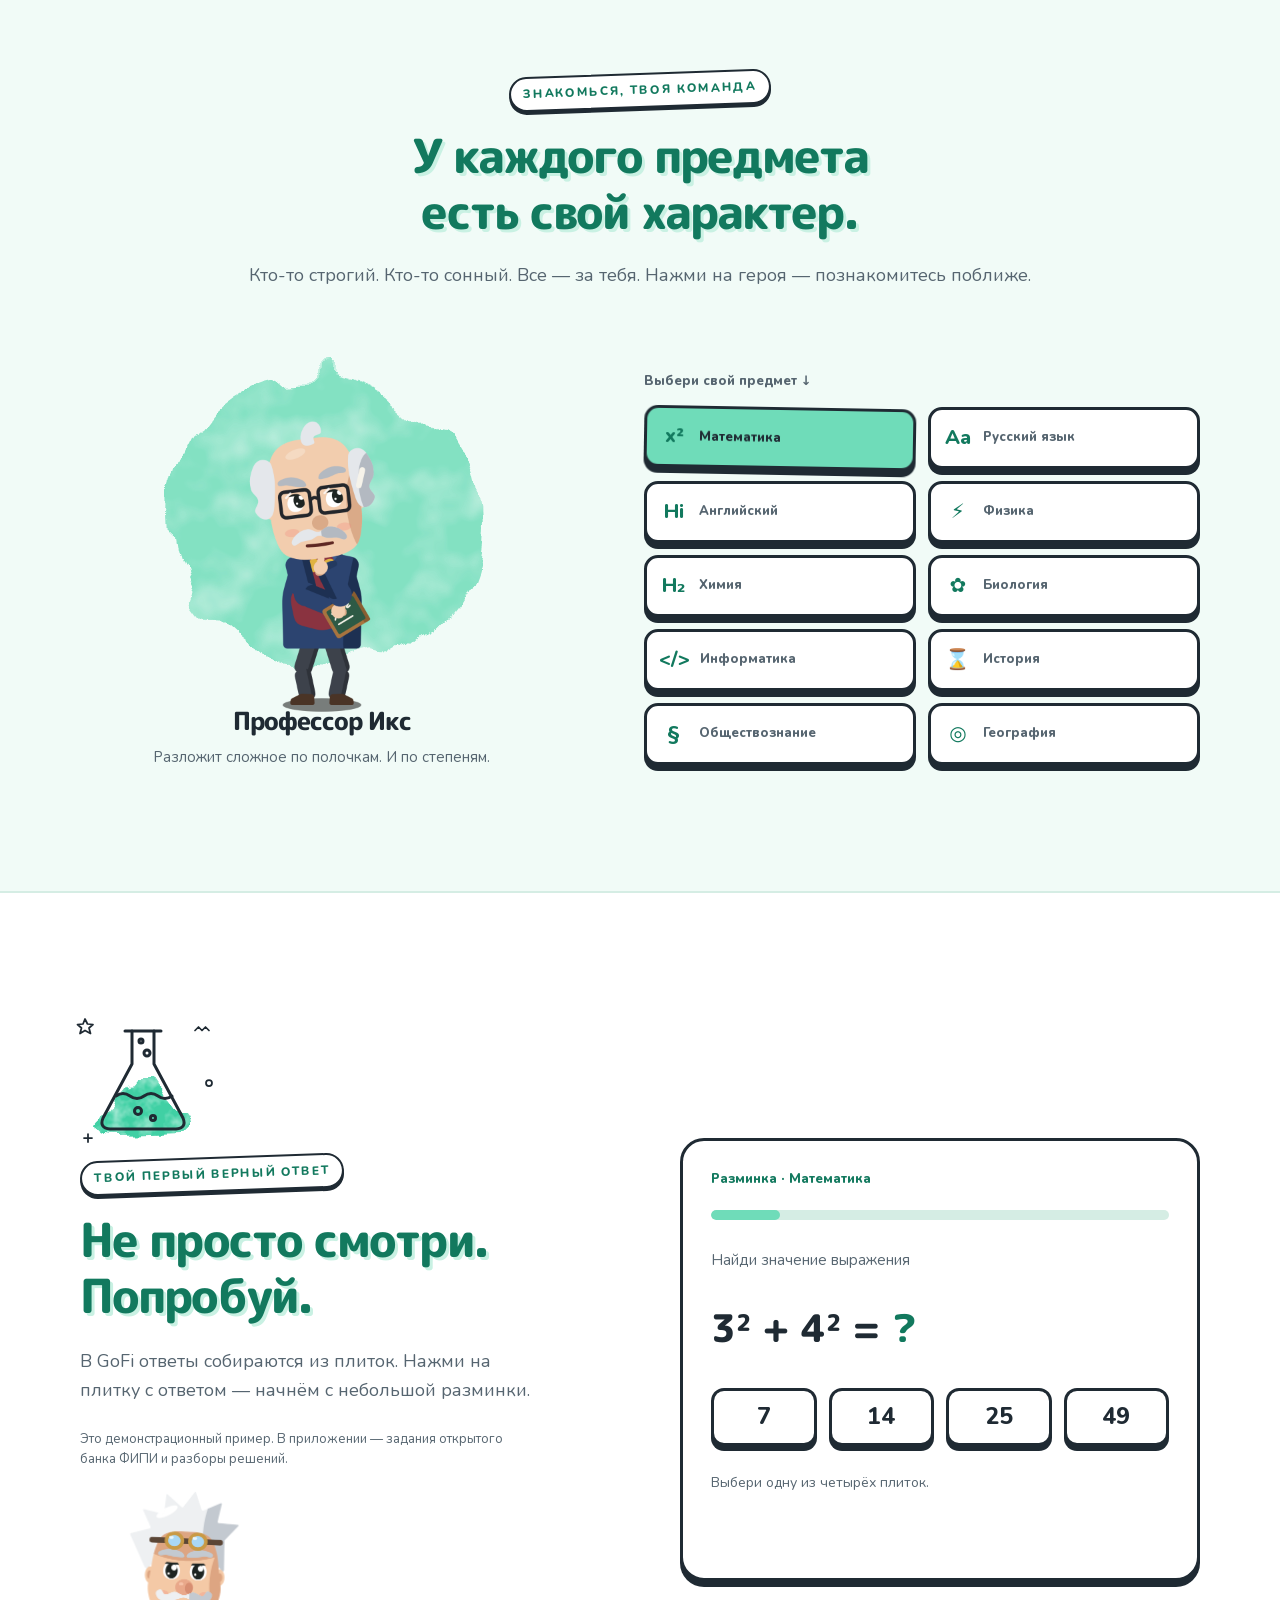
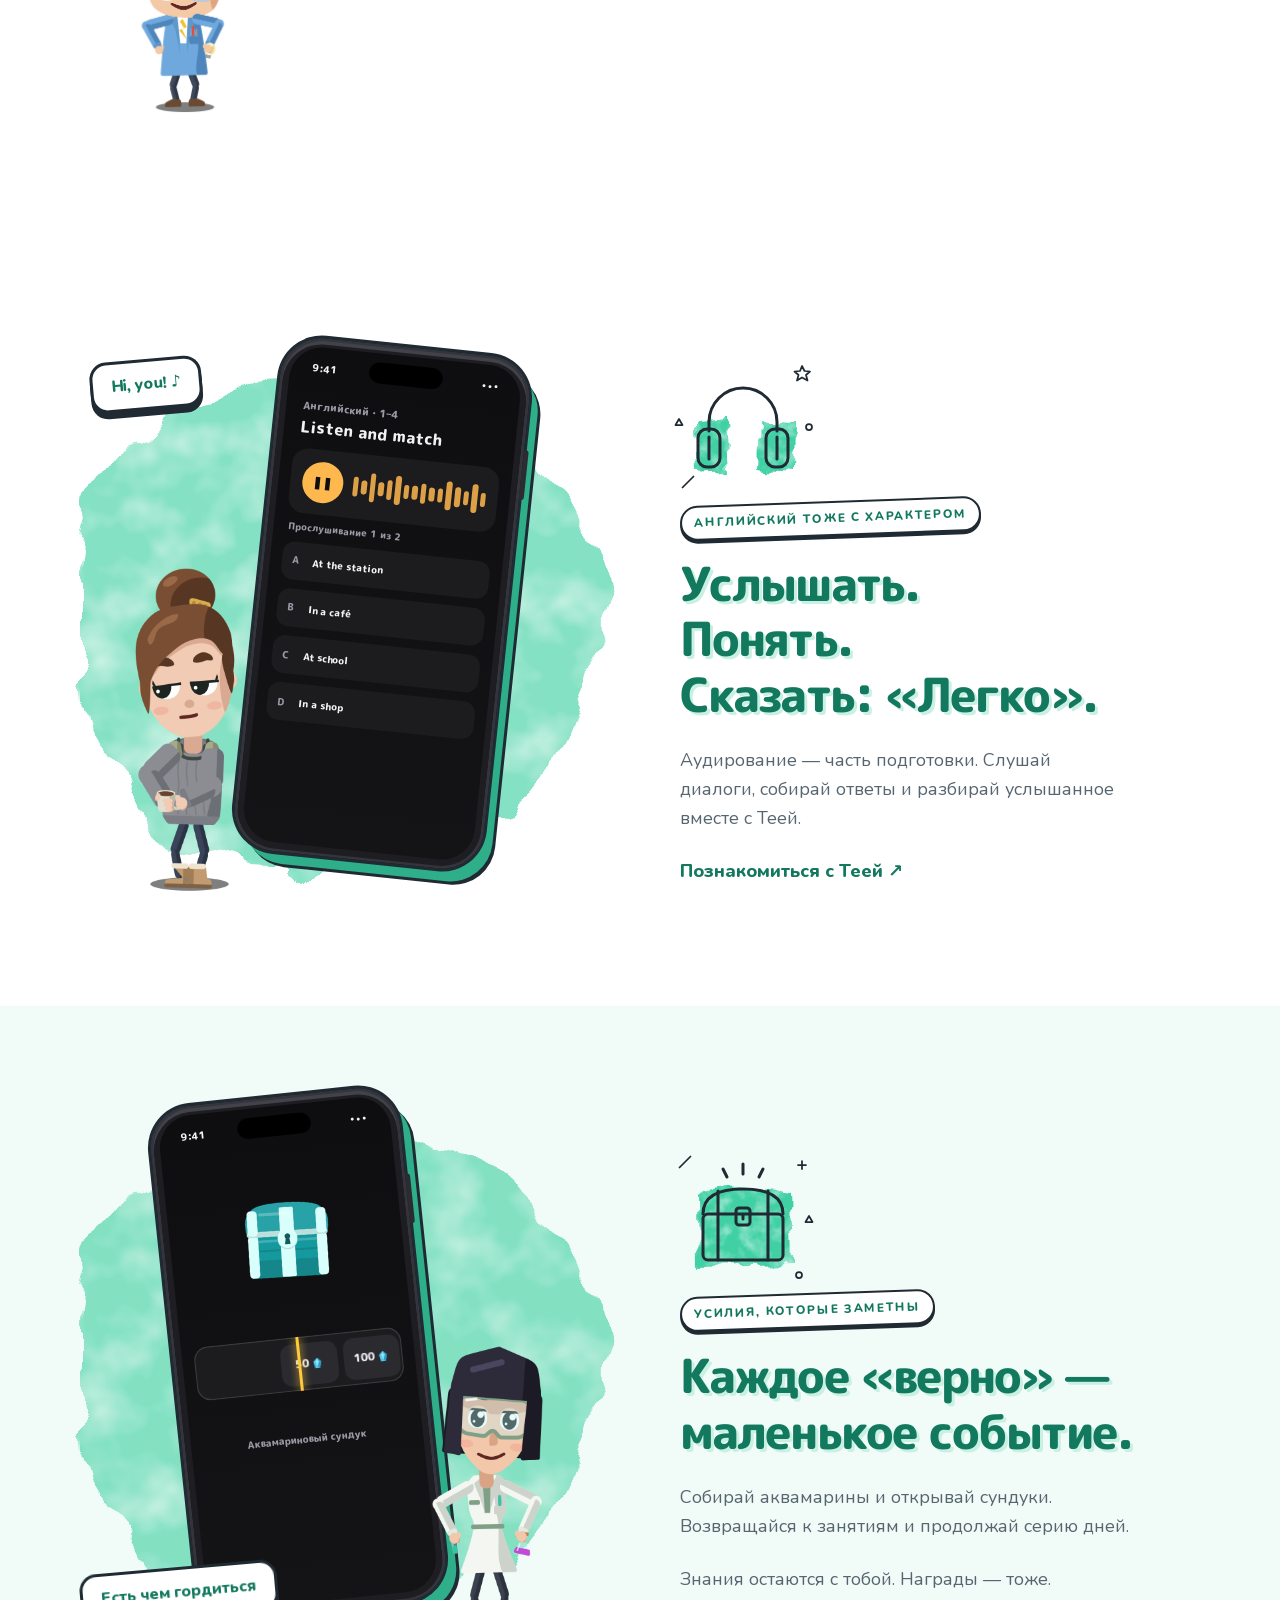
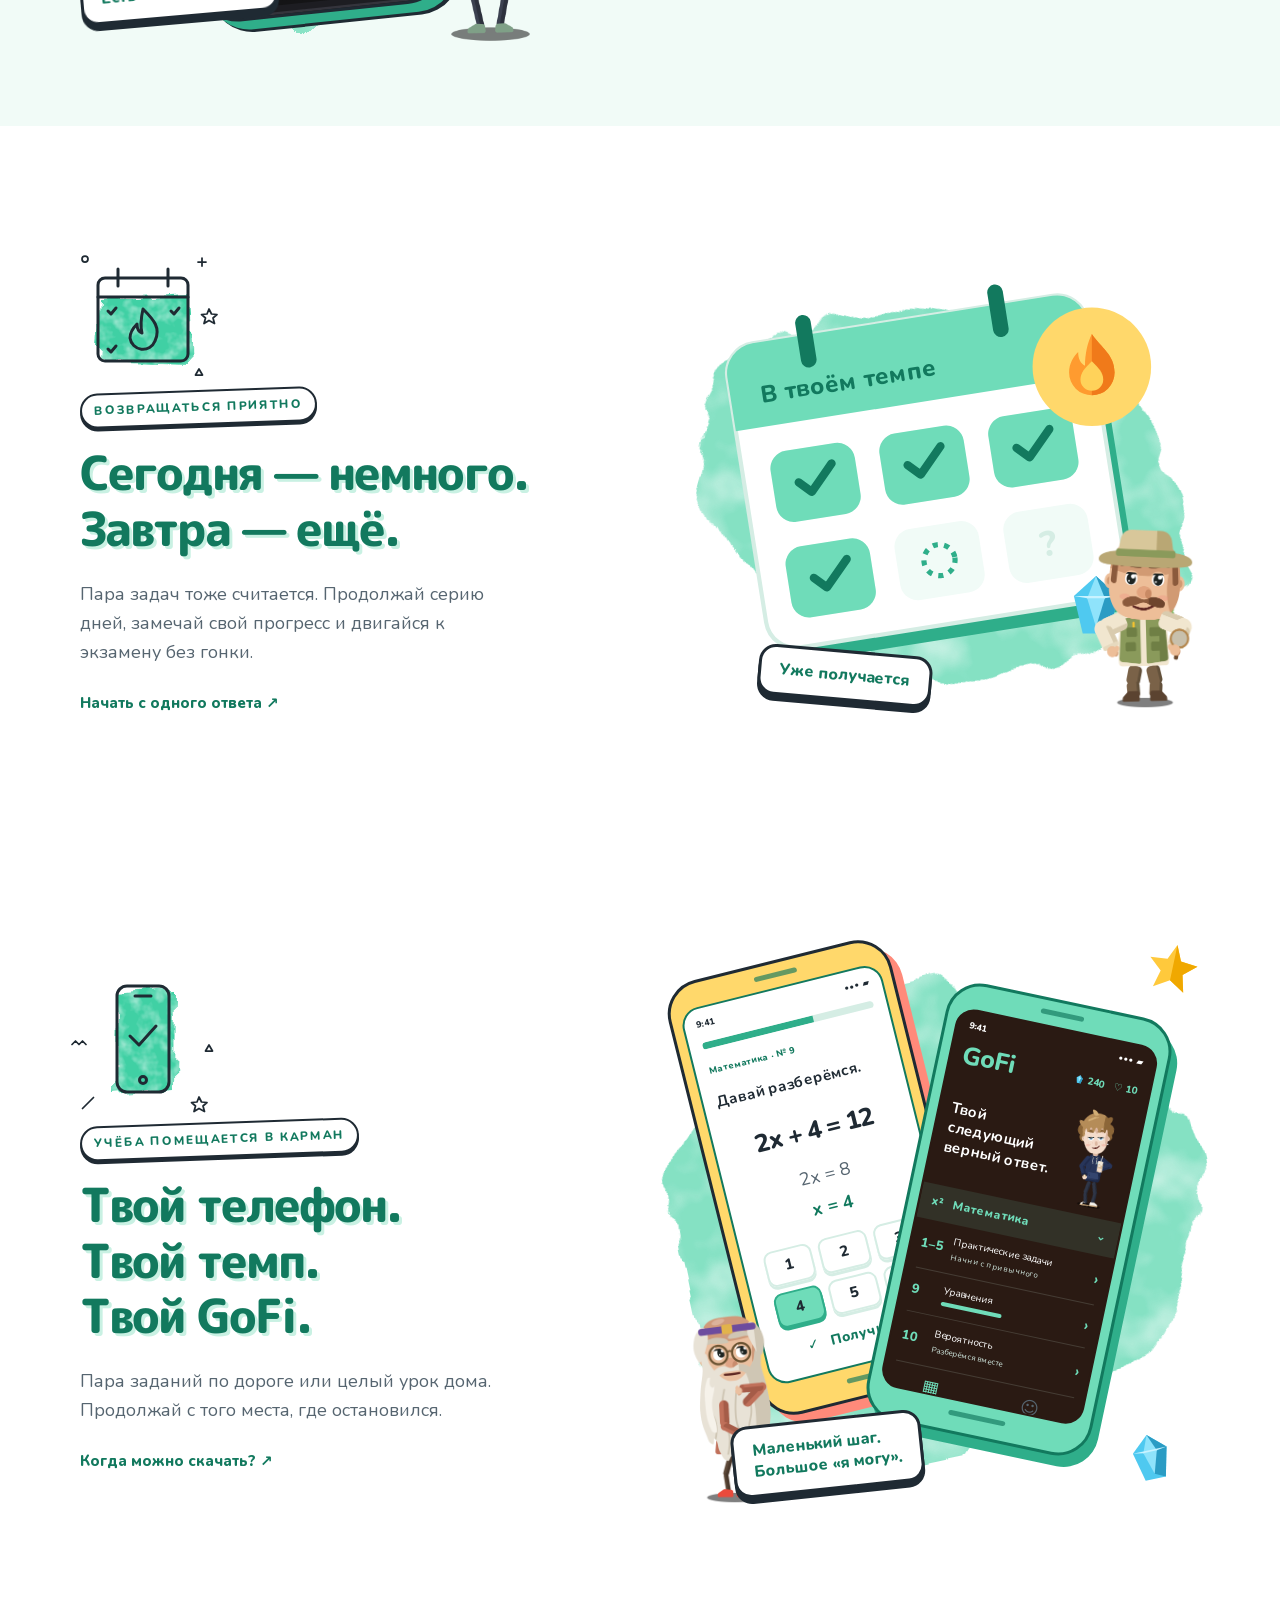
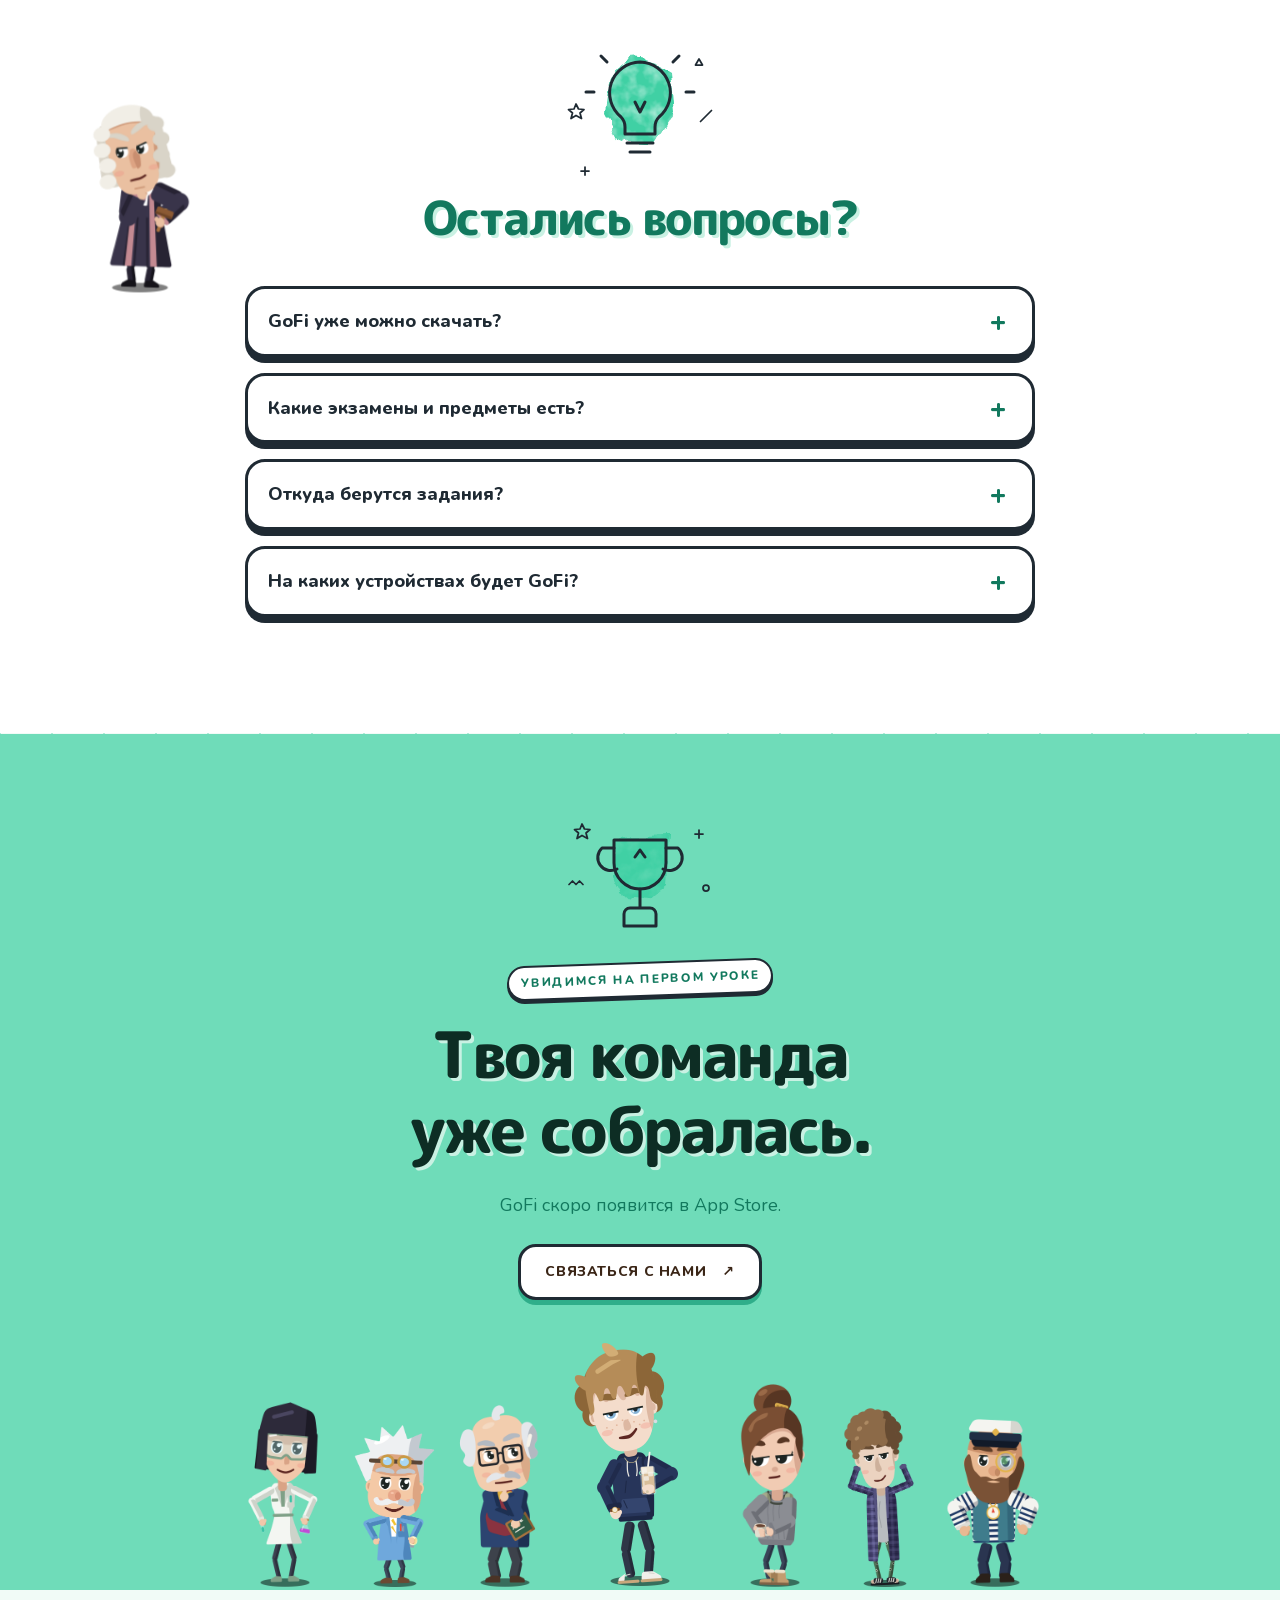
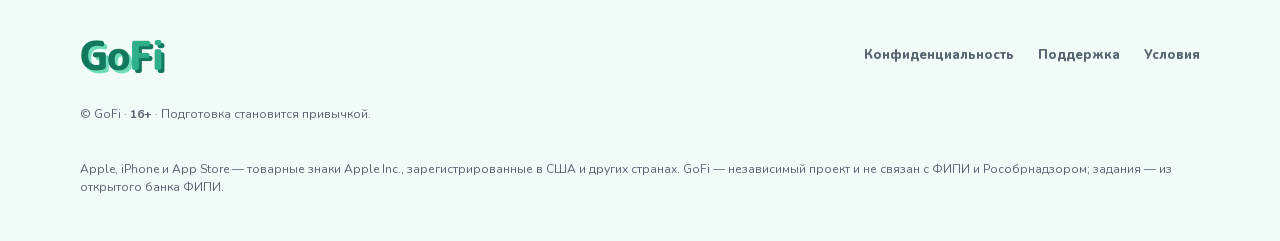
==== commit 4bc40724: "Обновление сайта" ====
--- a/index.html
+++ b/index.html
@@ -9,40 +9,17 @@
 <meta property="og:image" content="https://nowford.github.io/gofi/icon.png">
 <meta name="theme-color" content="#FFF8EE">
 <link rel="icon" href="favicon.png"><link rel="apple-touch-icon" href="icon.png">
-<link rel="stylesheet" href="fonts.css"><link rel="stylesheet" href="home.css?v=20261117-scenes"><link rel="stylesheet" href="scenes.css?v=20261118-warm"><link rel="stylesheet" href="phones.css?v=20261118-warm"><link rel="stylesheet" href="toon.css?v=20261118-fit"><link rel="stylesheet" href="scribble.css?v=20261126">
+<link rel="stylesheet" href="fonts.css"><link rel="stylesheet" href="home.css?v=20261117-scenes"><link rel="stylesheet" href="scenes.css?v=20261118-warm"><link rel="stylesheet" href="phones.css?v=20261118-warm"><link rel="stylesheet" href="toon.css?v=20261118-fit"><link rel="stylesheet" href="scribble.css?v=20261126c">
 </head><body>
 <a class="skip" href="#main">К содержимому</a>
 <svg width="0" height="0" style="position:absolute" aria-hidden="true">
   <defs>
-    <filter id="scribble" x="-15%" y="-15%" width="130%" height="130%" color-interpolation-filters="sRGB">
-      <feTurbulence type="fractalNoise" baseFrequency="0.06" numOctaves="2" seed="3" result="n"/>
-      <feDisplacementMap in="SourceGraphic" in2="n" scale="4" xChannelSelector="R" yChannelSelector="G" result="w"/>
-      <feOffset in="w" dx="3" dy="3" result="fill"/>
-      <feMorphology in="SourceAlpha" operator="dilate" radius="1.6" result="fat"/>
-      <feComposite in="fat" in2="SourceAlpha" operator="out" result="ring"/>
-      <feDisplacementMap in="ring" in2="n" scale="3" xChannelSelector="G" yChannelSelector="R" result="rw"/>
-      <feFlood flood-color="#3a2516"/><feComposite in2="rw" operator="in" result="line"/>
-      <feMerge><feMergeNode in="fill"/><feMergeNode in="line"/></feMerge>
-    </filter>
-    <filter id="scribble-lg" x="-10%" y="-10%" width="120%" height="120%" color-interpolation-filters="sRGB">
-      <feTurbulence type="fractalNoise" baseFrequency="0.018" numOctaves="2" seed="11" result="n"/>
-      <feDisplacementMap in="SourceGraphic" in2="n" scale="18" xChannelSelector="R" yChannelSelector="G" result="w"/>
-      <feOffset in="w" dx="16" dy="11" result="fill"/>
-      <feMorphology in="SourceAlpha" operator="dilate" radius="2.5" result="fat"/>
-      <feComposite in="fat" in2="SourceAlpha" operator="out" result="ring"/>
-      <feDisplacementMap in="ring" in2="n" scale="8" xChannelSelector="G" yChannelSelector="R" result="rw"/>
-      <feFlood flood-color="#3a2516"/><feComposite in2="rw" operator="in" result="line"/>
-      <feMerge><feMergeNode in="fill"/><feMergeNode in="line"/></feMerge>
-    </filter>
-    <filter id="scribble-soft" x="-10%" y="-10%" width="120%" height="120%" color-interpolation-filters="sRGB">
-      <feTurbulence type="fractalNoise" baseFrequency="0.018" numOctaves="2" seed="11" result="n"/>
-      <feDisplacementMap in="SourceGraphic" in2="n" scale="14" xChannelSelector="R" yChannelSelector="G" result="w"/>
-      <feOffset in="w" dx="9" dy="7" result="fill"/>
-      <feMorphology in="SourceAlpha" operator="dilate" radius="2" result="fat"/>
-      <feComposite in="fat" in2="SourceAlpha" operator="out" result="ring"/>
-      <feDisplacementMap in="ring" in2="n" scale="8" xChannelSelector="G" yChannelSelector="R" result="rw"/>
-      <feFlood flood-color="#e9b98a"/><feComposite in2="rw" operator="in" result="line"/>
-      <feMerge><feMergeNode in="fill"/><feMergeNode in="line"/></feMerge>
+    <filter id="wc-site" x="-25%" y="-25%" width="150%" height="150%">
+      <feTurbulence type="fractalNoise" baseFrequency="0.012" numOctaves="3" seed="6" result="n1"/>
+      <feDisplacementMap in="SourceGraphic" in2="n1" scale="60" xChannelSelector="R" yChannelSelector="G" result="d"/>
+      <feTurbulence type="fractalNoise" baseFrequency="0.02" numOctaves="3" seed="12" result="n2"/>
+      <feColorMatrix in="n2" type="matrix" values="0 0 0 0 0 0 0 0 0 0 0 0 0 0 0 0 0 0 -1.1 1.45" result="tex"/>
+      <feComposite in="d" in2="tex" operator="in"/>
     </filter>
     <symbol id="gem" viewBox="0 0 64 64"><path d="M32 4 52 22 44 56H20L12 22Z" fill="#4FC9F0"/><path d="M32 4 52 22 44 56 32 50Z" fill="#2B9CC4"/><path d="M32 4 24 24 32 50 40 24Z" fill="#8FE3FB"/><path d="M12 22H52L40 24H24Z" fill="#C9F3FF"/></symbol>
     <symbol id="flame" viewBox="0 0 64 64"><path d="M32 4C40 16 52 22 52 38a20 20 0 0 1-40 0c0-8 4-14 8-18 0 6 2 10 6 12C26 22 28 12 32 4Z" fill="#FF9B2F"/><path d="M32 4c8 12 20 18 20 34a20 20 0 0 1-20 20Z" fill="#F07A1A"/><path d="M32 28c6 6 10 10 10 16a10 10 0 0 1-20 0c0-6 4-10 10-16Z" fill="#FFD25A"/></symbol>
@@ -68,7 +45,7 @@
 </section>
 <div class="facts"><div class="wrap"><span><b>10</b> предметов ОГЭ</span><span><b>ФИПИ</b> настоящий банк заданий</span><span><b>Твой</b> темп подготовки</span></div></div>
 <section class="section wrap split" id="how">
-<div class="copy reveal"><p class="eyebrow">Меньше «надо». Больше «могу».</p><h2>Большая цель.<br>Маленькие победы.</h2><p>Выбирай предмет и номер задания. Решай, проверяй себя и разбирай ошибки — по одному понятному шагу за раз.</p><a class="text-link" href="#try">Вот как это выглядит <span aria-hidden="true">↗</span></a></div>
+<div class="copy reveal"><img class="ink" src="img/ink/books.svg?v=1" alt="" aria-hidden="true" width="150" height="150" loading="lazy"><p class="eyebrow">Меньше «надо». Больше «могу».</p><h2>Большая цель.<br>Маленькие победы.</h2><p>Выбирай предмет и номер задания. Решай, проверяй себя и разбирай ошибки — по одному понятному шагу за раз.</p><a class="text-link" href="#try">Вот как это выглядит <span aria-hidden="true">↗</span></a></div>
 <div class="press-scene animated-scene reveal" role="img" aria-label="Байт сам решает задание на большом телефоне: нажимает 1, 6 и «Проверить» — верно">
 <div class="scene-halo" aria-hidden="true"></div>
 <div class="gp press-phone" aria-hidden="true"><div class="gp-screen" data-steps="4" data-driver="poke">
@@ -84,7 +61,7 @@
 </div>
 </section>
 <section class="team-section" id="team"><div class="wrap"><div class="section-heading reveal"><p class="eyebrow">Знакомься, твоя команда</p><h2>У каждого предмета<br>есть свой характер.</h2><p>Кто-то строгий. Кто-то сонный. Все — за тебя. Нажми на героя — познакомитесь поближе.</p></div><div class="team-layout"><div class="teacher-stage"><div class="teacher-halo"></div><img id="teacher-image" class="character" src="img/iks.png?v=f2f5b8200039" alt="Профессор Икс" width="360" height="580" loading="lazy"><div class="teacher-caption" aria-live="polite"><h3 id="teacher-name">Профессор Икс</h3><p id="teacher-description">Разложит сложное по полочкам. И по степеням.</p></div></div><div class="subject-picker"><p class="picker-label">Выбери свой предмет ↓</p><div class="subject-grid" role="group" aria-label="Учителя по предметам"><button class="subject" type="button" data-teacher="iks" data-name="Профессор Икс" data-description="Разложит сложное по полочкам. И по степеням." aria-pressed="true"><span aria-hidden="true">x²</span>Математика</button><button class="subject" type="button" data-teacher="zapyataya" data-name="Миша" data-description="Строгий с виду. На твоей стороне — всегда." aria-pressed="false"><span aria-hidden="true">Аа</span>Русский язык</button><button class="subject" type="button" data-teacher="tea" data-name="Тея" data-description="Английский, кофе и немного сарказма." aria-pressed="false"><span aria-hidden="true">Hi</span>Английский</button><button class="subject" type="button" data-teacher="volt" data-name="Доктор Вольт" data-description="Проверяет гравитацию. Иногда случайно." aria-pressed="false"><span aria-hidden="true">⚡</span>Физика</button><button class="subject" type="button" data-teacher="kolba" data-name="Мадам Колба" data-description="Знает формулу хорошего урока." aria-pressed="false"><span aria-hidden="true">H₂</span>Химия</button><button class="subject" type="button" data-teacher="kletka" data-name="Дядя Клетка" data-description="Объяснит жизнь во всех её проявлениях." aria-pressed="false"><span aria-hidden="true">✿</span>Биология</button><button class="subject" type="button" data-teacher="bait" data-name="Байт" data-description="Найдёт баг даже в твоём решении." aria-pressed="false"><span aria-hidden="true">&lt;/></span>Информатика</button><button class="subject" type="button" data-teacher="letopisets" data-name="Летописец Год" data-description="Помнит всё. Почти в правильном порядке." aria-pressed="false"><span aria-hidden="true">⌛</span>История</button><button class="subject" type="button" data-teacher="sudya" data-name="Судья Закон" data-description="У каждого ответа есть свои основания." aria-pressed="false"><span aria-hidden="true">§</span>Обществознание</button><button class="subject" type="button" data-teacher="kompas" data-name="Капитан Компас" data-description="Поможет найти верный курс." aria-pressed="false"><span aria-hidden="true">◎</span>География</button></div><noscript><p>Все десять предметов доступны в приложении. Для переключения персонажей на сайте включи JavaScript.</p></noscript></div></div></div></section>
-<section class="section wrap split demo-section" id="try"><div class="copy reveal"><p class="eyebrow">Твой первый верный ответ</p><h2>Не просто смотри.<br>Попробуй.</h2><p>В GoFi ответы собираются из плиток. Нажми на плитку с ответом — начнём с небольшой разминки.</p><p class="fine">Это демонстрационный пример. В приложении — задания открытого банка ФИПИ и разборы решений.</p><img class="character demo-bait" src="img/volt.png?v=b12fd7adb3a6" alt="Доктор Вольт" width="360" height="580" loading="lazy"></div><div class="demo-card reveal"><div class="demo-top"><span>Разминка · Математика</span></div><div class="demo-progress"><i></i></div><p>Найди значение выражения</p><div class="demo-equation">3² + 4² = <span>?</span></div><div class="demo-options" role="group" aria-label="Выбери ответ"><button type="button" data-answer="7">7</button><button type="button" data-answer="14">14</button><button type="button" data-answer="25">25</button><button type="button" data-answer="49">49</button></div><div class="demo-feedback" role="status" aria-live="polite">Выбери одну из четырёх плиток.</div><button type="button" class="text-link reset" hidden>Ещё раз ↻</button><noscript><p>Ответ: 25. 3² = 9, 4² = 16, а 9 + 16 = 25.</p></noscript></div></section>
+<section class="section wrap split demo-section" id="try"><div class="copy reveal"><img class="ink" src="img/ink/flask.svg?v=1" alt="" aria-hidden="true" width="150" height="150" loading="lazy"><p class="eyebrow">Твой первый верный ответ</p><h2>Не просто смотри.<br>Попробуй.</h2><p>В GoFi ответы собираются из плиток. Нажми на плитку с ответом — начнём с небольшой разминки.</p><p class="fine">Это демонстрационный пример. В приложении — задания открытого банка ФИПИ и разборы решений.</p><img class="character demo-bait" src="img/volt.png?v=b12fd7adb3a6" alt="Доктор Вольт" width="360" height="580" loading="lazy"></div><div class="demo-card reveal"><div class="demo-top"><span>Разминка · Математика</span></div><div class="demo-progress"><i></i></div><p>Найди значение выражения</p><div class="demo-equation">3² + 4² = <span>?</span></div><div class="demo-options" role="group" aria-label="Выбери ответ"><button type="button" data-answer="7">7</button><button type="button" data-answer="14">14</button><button type="button" data-answer="25">25</button><button type="button" data-answer="49">49</button></div><div class="demo-feedback" role="status" aria-live="polite">Выбери одну из четырёх плиток.</div><button type="button" class="text-link reset" hidden>Ещё раз ↻</button><noscript><p>Ответ: 25. 3² = 9, 4² = 16, а 9 + 16 = 25.</p></noscript></div></section>
 
 <section class="section wrap split listening-section" id="listening">
 <div class="duo-scene animated-scene reveal" role="img" aria-label="Аудирование в телефоне: запись играет, ответы собираются из плиток с номерами. Рядом Тея">
@@ -102,7 +79,7 @@
 <img class="character audio-tea" src="img/tea.png?v=2ee37600cbad" alt="Тея" width="360" height="580" loading="lazy">
 <span class="scene-sticker" style="top:4%;left:2%;transform:rotate(-5deg)" aria-hidden="true">Hi, you! ♪</span>
 </div>
-<div class="copy reveal"><p class="eyebrow">Английский тоже с характером</p><h2>Услышать.<br>Понять.<br>Сказать: «Легко».</h2><p>Аудирование — часть подготовки. Слушай диалоги, собирай ответы и разбирай услышанное вместе с Теей.</p><button class="text-link meet-tea" type="button">Познакомиться с Теей ↗</button></div>
+<div class="copy reveal"><img class="ink" src="img/ink/headphones.svg?v=1" alt="" aria-hidden="true" width="150" height="150" loading="lazy"><p class="eyebrow">Английский тоже с характером</p><h2>Услышать.<br>Понять.<br>Сказать: «Легко».</h2><p>Аудирование — часть подготовки. Слушай диалоги, собирай ответы и разбирай услышанное вместе с Теей.</p><button class="text-link meet-tea" type="button">Познакомиться с Теей ↗</button></div>
 </section>
 <section class="rewards"><div class="wrap split"><div class="duo-scene flip animated-scene reveal" role="img" aria-label="Открытие сундука в телефоне: крышка светится, лента наград останавливается на 250 аквамаринах. Рядом мадам Колба">
 <div class="scene-halo" aria-hidden="true"></div>
@@ -116,10 +93,10 @@
 <img class="character reward-kolba" src="img/kolba.png?v=92b48c665aa7" alt="Мадам Колба" width="360" height="580" loading="lazy">
 <span class="scene-sticker" style="bottom:5%;left:0;transform:rotate(-5deg)" aria-hidden="true">Есть чем гордиться</span>
 </div>
-<div class="copy reveal"><p class="eyebrow">Усилия, которые заметны</p><h2>Каждое «верно» —<br>маленькое событие.</h2><p>Собирай аквамарины, открывай сундуки и одевай своего аватара. Возвращайся к занятиям и продолжай серию дней.</p><p>Знания остаются с тобой. Награды — тоже.</p></div></div></section>
+<div class="copy reveal"><img class="ink" src="img/ink/chest.svg?v=1" alt="" aria-hidden="true" width="150" height="150" loading="lazy"><p class="eyebrow">Усилия, которые заметны</p><h2>Каждое «верно» —<br>маленькое событие.</h2><p>Собирай аквамарины и открывай сундуки. Возвращайся к занятиям и продолжай серию дней.</p><p>Знания остаются с тобой. Награды — тоже.</p></div></div></section>
 
 <section class="section wrap split habit-section">
-<div class="copy reveal"><p class="eyebrow">Возвращаться приятно</p><h2>Сегодня — немного.<br>Завтра — ещё.</h2><p>Пара задач тоже считается. Продолжай серию дней, замечай свой прогресс и двигайся к экзамену без гонки.</p><a class="text-link" href="#try">Начать с одного ответа ↗</a></div>
+<div class="copy reveal"><img class="ink" src="img/ink/calendar.svg?v=1" alt="" aria-hidden="true" width="150" height="150" loading="lazy"><p class="eyebrow">Возвращаться приятно</p><h2>Сегодня — немного.<br>Завтра — ещё.</h2><p>Пара задач тоже считается. Продолжай серию дней, замечай свой прогресс и двигайся к экзамену без гонки.</p><a class="text-link" href="#try">Начать с одного ответа ↗</a></div>
 <div class="habit-art animated-scene reveal" role="img" aria-label="Нарисованный календарь с серией занятий, огоньком и аквамаринами">
 <div class="habit-halo" aria-hidden="true"></div>
 <svg class="calendar-art" viewBox="0 0 500 420" aria-hidden="true">
@@ -137,15 +114,15 @@
 </svg><span class="scene-sticker habit-sticker" aria-hidden="true">Уже получается</span>
 <img class="character habit-kletka" src="img/kletka.png?v=d6ccbcbd855b" alt="Дядя Клетка" width="360" height="580" loading="lazy">
 </div></section>
-<section class="section wrap split pocket"><div class="copy reveal"><p class="eyebrow">Учёба помещается в карман</p><h2>Твой телефон.<br>Твой темп.<br>Твой GoFi.</h2><p>Пара заданий по дороге или целый урок дома. Продолжай с того места, где остановился.</p><a class="text-link" href="#release">Когда можно скачать? ↗</a></div><div class="phone-scene animated-scene" role="img" aria-label="Нарисованные телефоны GoFi: каталог математики и решение задания">
+<section class="section wrap split pocket"><div class="copy reveal"><img class="ink" src="img/ink/phone.svg?v=1" alt="" aria-hidden="true" width="150" height="150" loading="lazy"><p class="eyebrow">Учёба помещается в карман</p><h2>Твой телефон.<br>Твой темп.<br>Твой GoFi.</h2><p>Пара заданий по дороге или целый урок дома. Продолжай с того места, где остановился.</p><a class="text-link" href="#release">Когда можно скачать? ↗</a></div><div class="phone-scene animated-scene" role="img" aria-label="Нарисованные телефоны GoFi: каталог математики и решение задания">
 <div class="device-halo" aria-hidden="true"></div>
 <div class="device back-device" aria-hidden="true"><div class="device-shell"><div class="speaker"></div><div class="drawn-screen drawn-lesson"><div class="mini-status">9:41 <span>••• ▰</span></div><div class="mini-progress"><i></i></div><small>Математика · № 9</small><b class="mini-question">Давай разберёмся.</b><div class="mini-formula">2x + 4 = 12</div><div class="mini-solution">2x = 8<br><strong>x = 4</strong></div><div class="mini-keys"><span>1</span><span>2</span><span>3</span><span class="key-answer">4</span><span>5</span><span>6</span></div><div class="mini-success">✓ &nbsp; Получилось!</div></div><div class="device-home"></div></div></div>
 <div class="device front-device" aria-hidden="true"><div class="device-shell"><div class="speaker"></div><div class="drawn-screen drawn-home"><div class="mini-status">9:41 <span>••• ▰</span></div><div class="mini-brand">GoFi <span><svg viewBox="0 0 64 64" class="mini-gem"><use href="#gem"/></svg> 240 &nbsp; ♡ 10</span></div><div class="mini-greeting"><b>Твой следующий<br>верный ответ.</b><img src="img/gofi.png?v=7dab0a11d94a" alt="" width="360" height="580" loading="lazy"></div><div class="mini-subject">x² &nbsp; Математика <span>⌄</span></div><div class="mini-row"><i>1–5</i><span>Практические задачи<small>Начни с привычного</small></span><b>›</b></div><div class="mini-row featured"><i>9</i><span>Уравнения<small><em></em></small></span><b>›</b></div><div class="mini-row"><i>10</i><span>Вероятность<small>Разберёмся вместе</small></span><b>›</b></div><div class="mini-tabs"><b>▦<small>Задания</small></b><span>☺<small>Профиль</small></span></div></div><div class="device-home"></div></div></div>
 <svg class="device-spark spark-one" viewBox="0 0 64 64" aria-hidden="true"><use href="#star"/></svg><svg class="device-spark spark-two" viewBox="0 0 64 64" aria-hidden="true"><use href="#gem"/></svg>
 <img class="character pocket-letopisets" src="img/letopisets.png?v=8958902f88b2" alt="Летописец Год" width="360" height="580" loading="lazy"><span class="scene-sticker device-sticker" aria-hidden="true">Маленький шаг.<br>Большое «я могу».</span>
 </div></section>
-<section class="faq-section wrap"><img class="character faq-sudya" src="img/sudya.png?v=1964ec404eb2" alt="Судья Закон" width="360" height="580" loading="lazy"><div class="peeker" aria-hidden="true"><img class="character " src="img/kompas.png?v=96bee46808c9" alt="" width="360" height="580" loading="lazy"></div><h2>Остались вопросы?</h2><div class="faq"><details><summary>GoFi уже можно скачать?</summary><p>Пока нет — готовим приложение к выпуску в App Store. Здесь появится ссылка, когда GoFi будет доступен.</p></details><details><summary>Какие экзамены и предметы есть?</summary><p>Готовим все 10 предметов ОГЭ: математику, русский язык, физику, химию, биологию, информатику, историю, обществознание, географию и английский, включая аудирование. ЕГЭ появится позже.</p></details><details><summary>Откуда берутся задания?</summary><p>Из открытого банка ФИПИ. В GoFi входят задания с однозначным, автоматически проверяемым ответом. Сочинения и задания с проверкой человеком пока не включены.</p></details><details><summary>На каких устройствах будет GoFi?</summary><p>На iPhone с iOS 17 и новее. Версии для Android пока нет.</p></details></div></section>
-<section class="final" id="release"><div class="wrap"><p class="eyebrow">Увидимся на первом уроке</p><h2>Твоя команда<br>уже собралась.</h2><p>GoFi скоро появится в App Store.</p><a class="btn" href="support.html">Связаться с нами <span aria-hidden="true">↗</span></a><div class="lineup" aria-hidden="true"><img class="character " src="img/kolba.png?v=92b48c665aa7" alt="" width="360" height="580" loading="lazy"><img class="character " src="img/volt.png?v=b12fd7adb3a6" alt="" width="360" height="580" loading="lazy"><img class="character " src="img/iks.png?v=f2f5b8200039" alt="" width="360" height="580" loading="lazy"><img class="character " src="img/gofi.png?v=7dab0a11d94a" alt="" width="360" height="580" loading="lazy"><img class="character " src="img/tea.png?v=2ee37600cbad" alt="" width="360" height="580" loading="lazy"><img class="character " src="img/bait.png?v=ed13f4d11831" alt="" width="360" height="580" loading="lazy"><img class="character " src="img/kompas.png?v=96bee46808c9" alt="" width="360" height="580" loading="lazy"></div></div></section>
+<section class="faq-section wrap"><img class="character faq-sudya" src="img/sudya.png?v=1964ec404eb2" alt="Судья Закон" width="360" height="580" loading="lazy"><div class="peeker" aria-hidden="true"><img class="character " src="img/kompas.png?v=96bee46808c9" alt="" width="360" height="580" loading="lazy"></div><img class="ink" src="img/ink/bulb.svg?v=1" alt="" aria-hidden="true" width="150" height="150" loading="lazy"><h2>Остались вопросы?</h2><div class="faq"><details><summary>GoFi уже можно скачать?</summary><p>Пока нет — готовим приложение к выпуску в App Store. Здесь появится ссылка, когда GoFi будет доступен.</p></details><details><summary>Какие экзамены и предметы есть?</summary><p>Готовим все 10 предметов ОГЭ: математику, русский язык, физику, химию, биологию, информатику, историю, обществознание, географию и английский, включая аудирование. ЕГЭ появится позже.</p></details><details><summary>Откуда берутся задания?</summary><p>Из открытого банка ФИПИ. В GoFi входят задания с однозначным, автоматически проверяемым ответом. Сочинения и задания с проверкой человеком пока не включены.</p></details><details><summary>На каких устройствах будет GoFi?</summary><p>На iPhone с iOS 17 и новее. Версии для Android пока нет.</p></details></div></section>
+<section class="final" id="release"><div class="wrap"><img class="ink" src="img/ink/trophy.svg?v=1" alt="" aria-hidden="true" width="150" height="150" loading="lazy"><p class="eyebrow">Увидимся на первом уроке</p><h2>Твоя команда<br>уже собралась.</h2><p>GoFi скоро появится в App Store.</p><a class="btn" href="support.html">Связаться с нами <span aria-hidden="true">↗</span></a><div class="lineup" aria-hidden="true"><img class="character " src="img/kolba.png?v=92b48c665aa7" alt="" width="360" height="580" loading="lazy"><img class="character " src="img/volt.png?v=b12fd7adb3a6" alt="" width="360" height="580" loading="lazy"><img class="character " src="img/iks.png?v=f2f5b8200039" alt="" width="360" height="580" loading="lazy"><img class="character " src="img/gofi.png?v=7dab0a11d94a" alt="" width="360" height="580" loading="lazy"><img class="character " src="img/tea.png?v=2ee37600cbad" alt="" width="360" height="580" loading="lazy"><img class="character " src="img/bait.png?v=ed13f4d11831" alt="" width="360" height="580" loading="lazy"><img class="character " src="img/kompas.png?v=96bee46808c9" alt="" width="360" height="580" loading="lazy"></div></div></section>
 </main><footer><div class="wrap footer-grid"><a class="brand" href="./">Go<span>Fi</span></a><nav aria-label="Информация"><a href="privacy.html">Конфиденциальность</a><a href="support.html">Поддержка</a><a href="terms.html">Условия</a></nav><small>© GoFi · <strong aria-label="Для пользователей от 16 лет">16+</strong> · Подготовка становится привычкой.</small><p class="legal">Apple, iPhone и App Store — товарные знаки Apple Inc., зарегистрированные в США и других странах. GoFi — независимый проект и не связан с ФИПИ и Рособрнадзором; задания — из открытого банка ФИПИ.</p></div></footer>
 <script src="characters.js?v=20261118-slots" defer></script>
 <script src="home.js?v=20261117-scenes" defer></script>
--- a/scribble.css
+++ b/scribble.css
@@ -1,10 +1,29 @@
-/* «Раскраска мимо контура» (2026-11-26): неровная линия от руки на месте, а заливка чуть дрожит и съезжает
-   за неё, будто раскрашивал ребёнок. Только украшения: кнопки, текст, телефоны и герои остаются ровными.
-   Фильтры #scribble (мелкое) и #scribble-lg (крупные пятна) — в <defs> index.html. Рисунки неподвижны. */
-.scene-halo,.teacher-halo,.habit-halo,.device-halo {filter:url(#scribble-lg)}
-/* Заливка ярче фона, чтобы съехавший цвет был виден. */
-.scene-halo,.teacher-halo,.habit-halo,.device-halo {background:#ffd394 !important}
-/* Облака плывут под текстом — линия мягкая, чтобы не мешать читать. */
-.cloud {filter:url(#scribble-soft)}
-.device-spark,.calendar-art {filter:url(#scribble)}
-@media (prefers-reduced-transparency:reduce) {.scene-halo,.teacher-halo,.habit-halo,.device-halo,.cloud,.device-spark,.calendar-art {filter:none}}
+/* Стиль «линия + мятное акварельное пятно» (2026-11-26): толстая ровная линия, одно мятное пятно с текстурой
+   акварели, залитое неаккуратно и выходящее за контур, каракули вокруг. Рисунки — tools/site/ink.py → img/ink/.
+   Живые герои и кнопки не меняются. Фильтр #wc-site — в <defs> index.html. */
+:root {
+  --bg:#ffffff; --soft:#f1fbf7; --line:#d5ede4; --ink:#1f2a33; --muted:#566570;
+  --mint:#6fdcb9; --mint-rim:#2fae8a; --green:#12795e; --outline:#1f2a33; --gold:#ffd86b}
+body {background:var(--bg)}
+.top {background:rgba(255,255,255,.96)}
+.facts {background:var(--soft)}
+h2 {text-shadow:3px 3px 0 #c9f1e3}
+.rewards h2 {text-shadow:3px 3px 0 #0b4a3a}
+.btn:hover {background:#9be8cf !important}
+.orbit.inner {background:#dcf6ec}
+.cloud {background:#e2f6ee}
+
+/* За героями вместо ровных кругов — мятное акварельное пятно. */
+.scene-halo,.teacher-halo,.habit-halo,.device-halo {background:#6fdcb9 !important; opacity:.85; filter:url(#wc-site)}
+
+/* Рисунок над заголовком блока. */
+.ink {display:block; width:150px; height:150px; margin:0 0 4px -12px}
+.faq-section .ink,.final .ink {margin:0 auto 4px}
+@media (max-width:700px) {.ink {width:120px; height:120px}}
+
+/* Блок наград — светлый, как остальные (раньше тёмный). */
+.rewards {background:var(--soft); color:var(--ink)}
+.rewards h2 {color:var(--green); text-shadow:3px 3px 0 #c9f1e3}
+.rewards p {color:var(--muted)}
+.rewards .eyebrow {background:#fff; color:var(--green)}
+.rewards::before {background-image:radial-gradient(circle at 26px 26px,var(--soft) 25px,transparent 26px)}
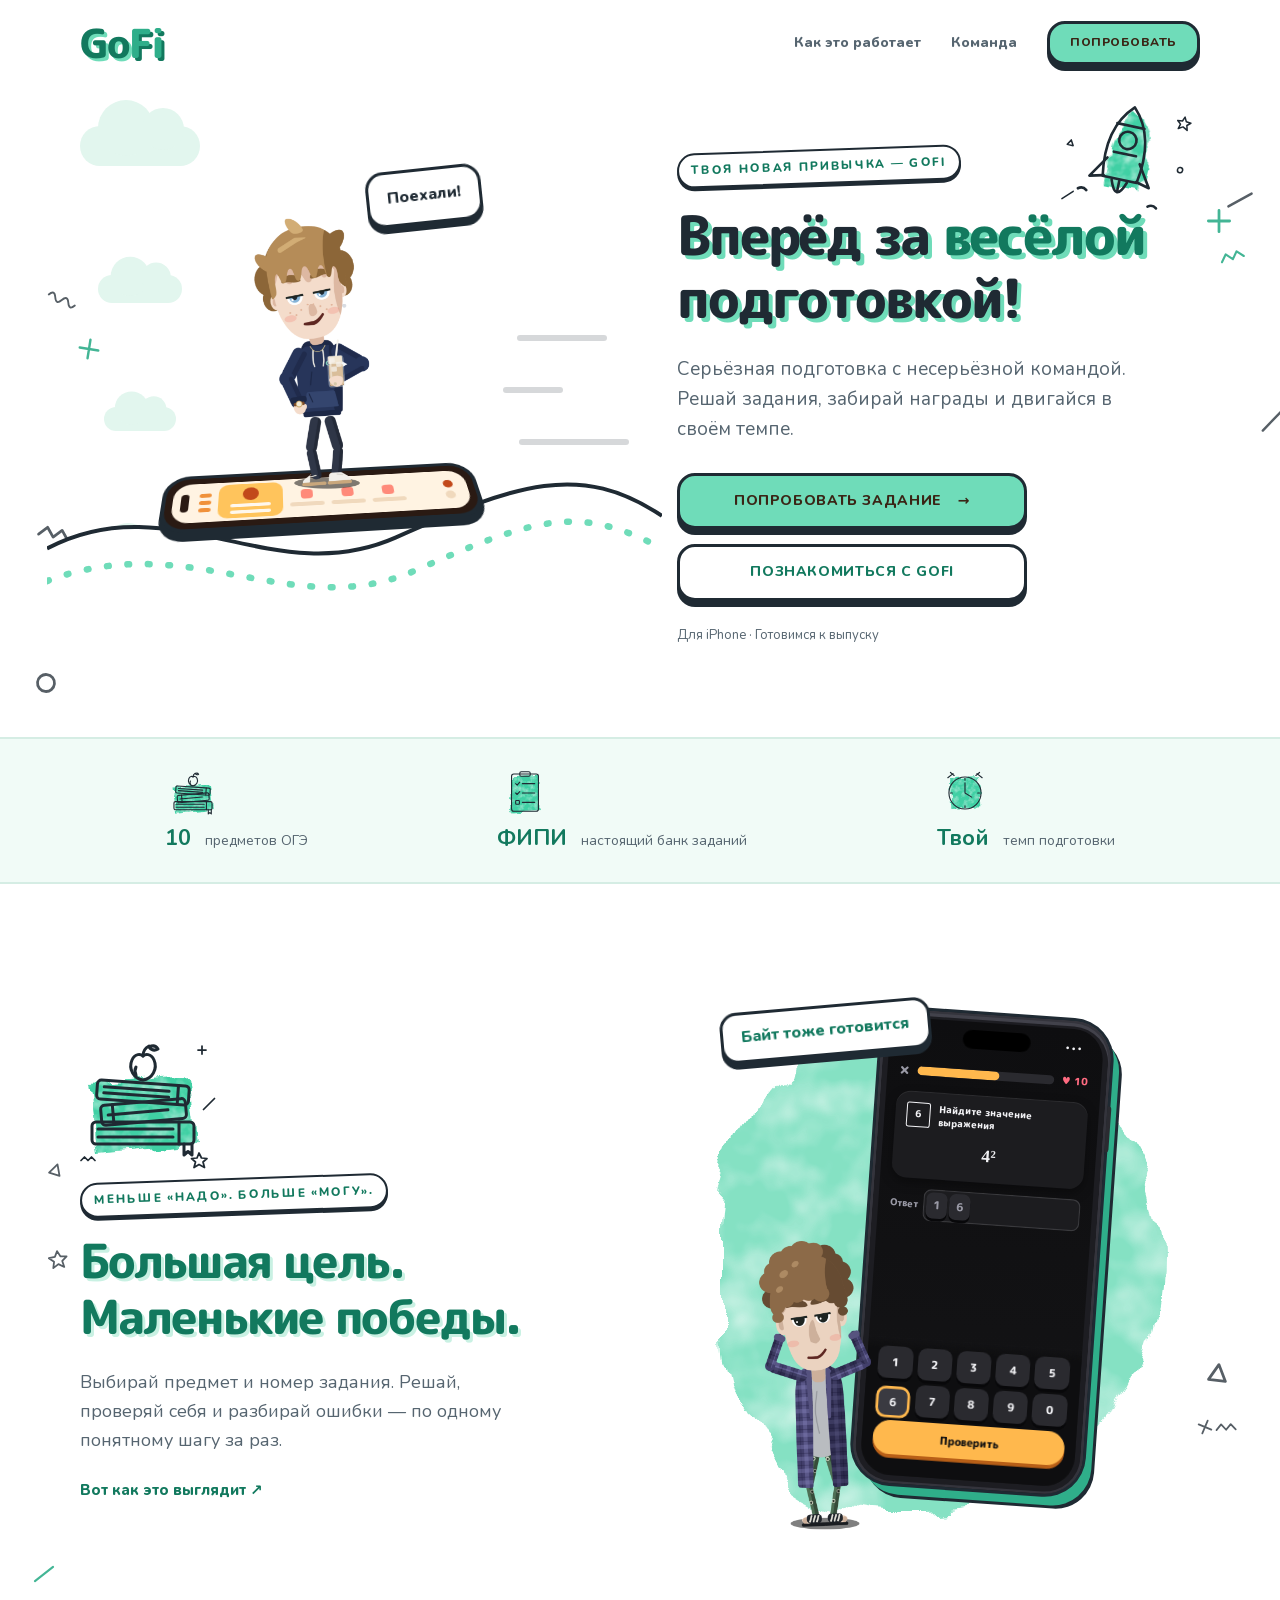
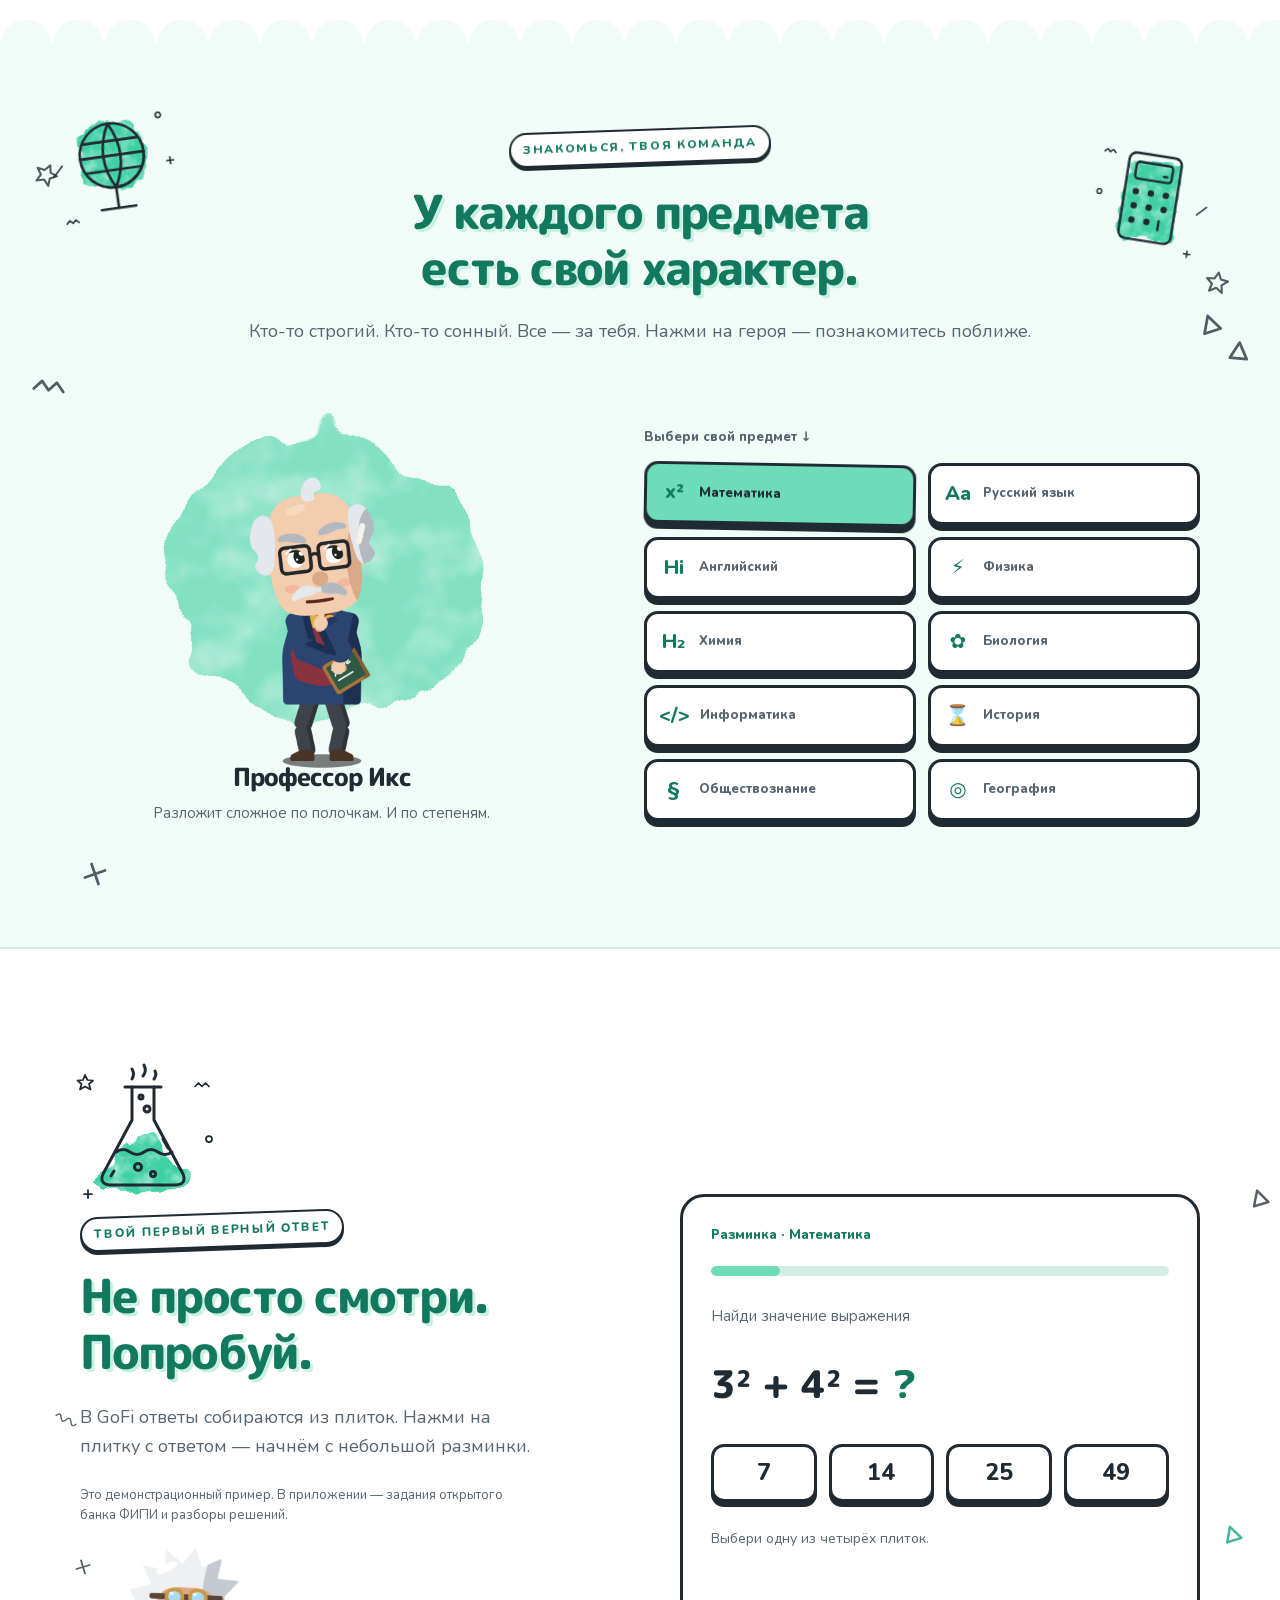
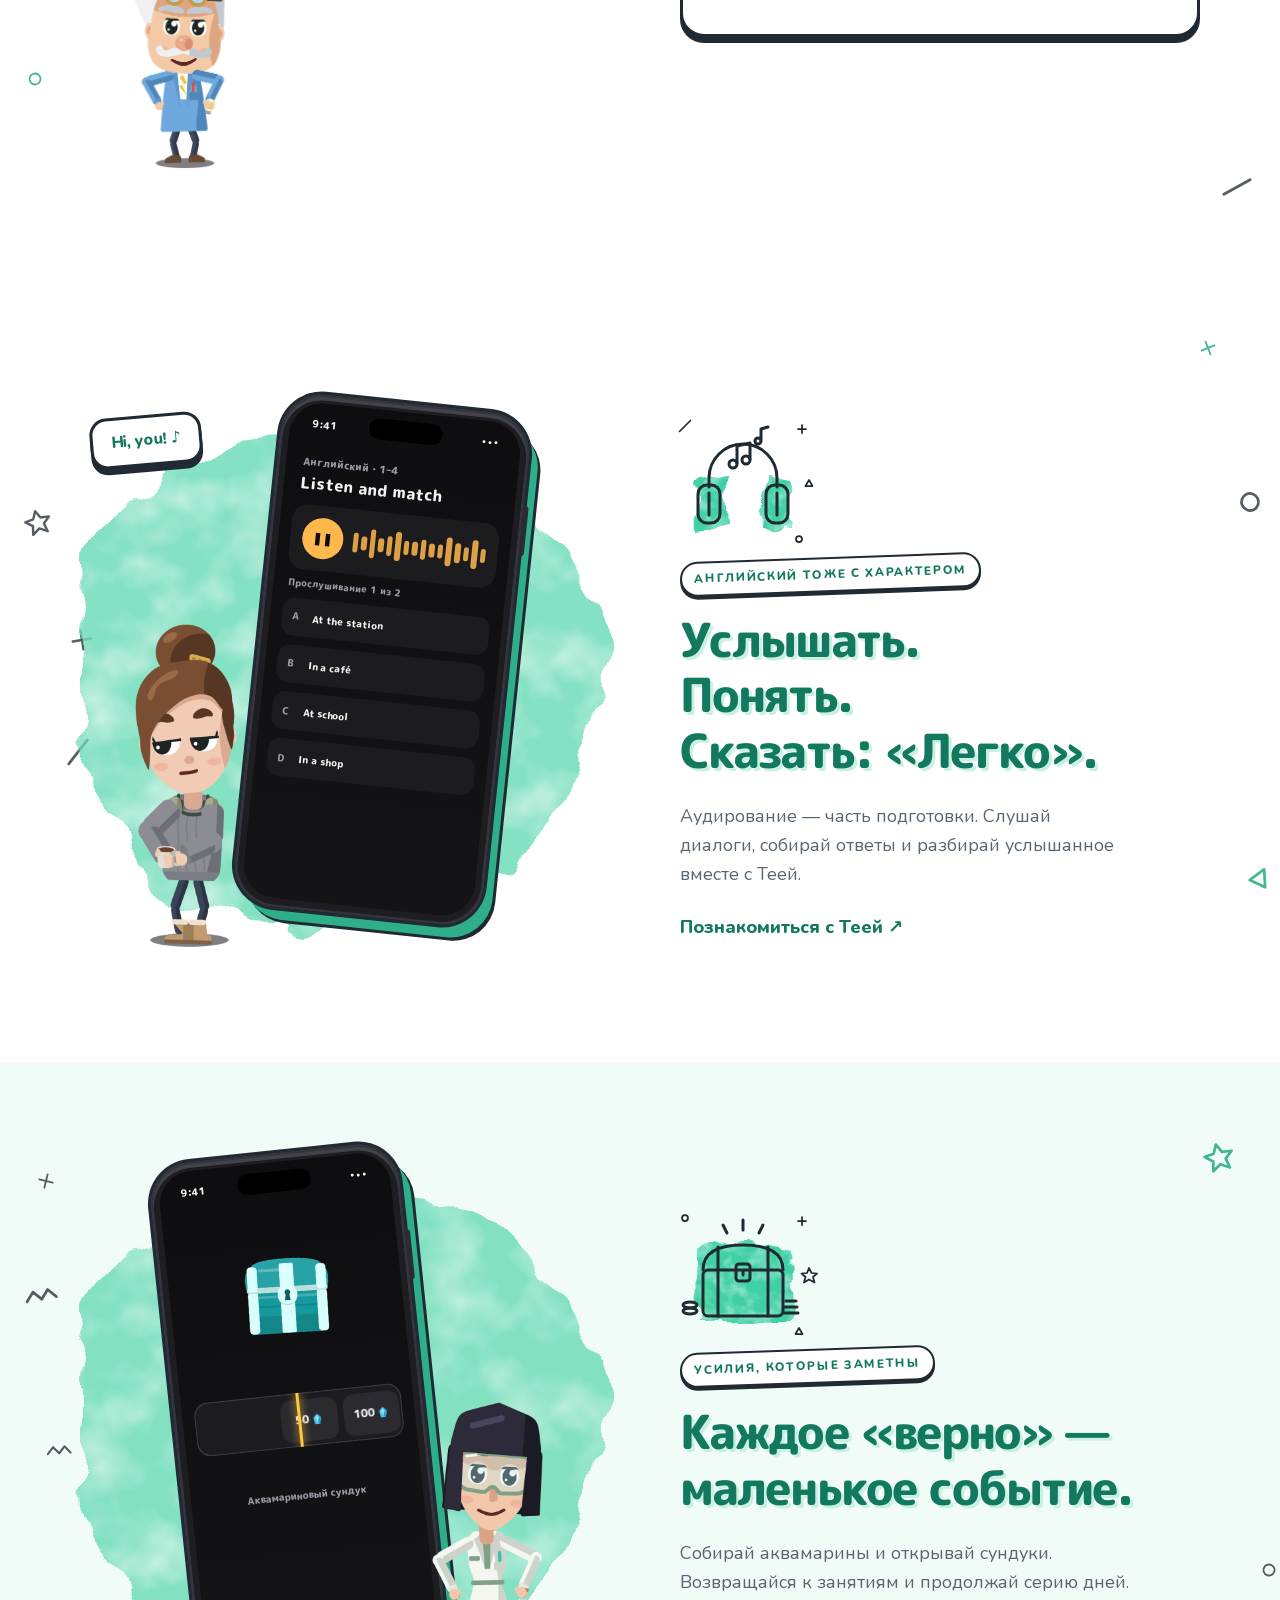
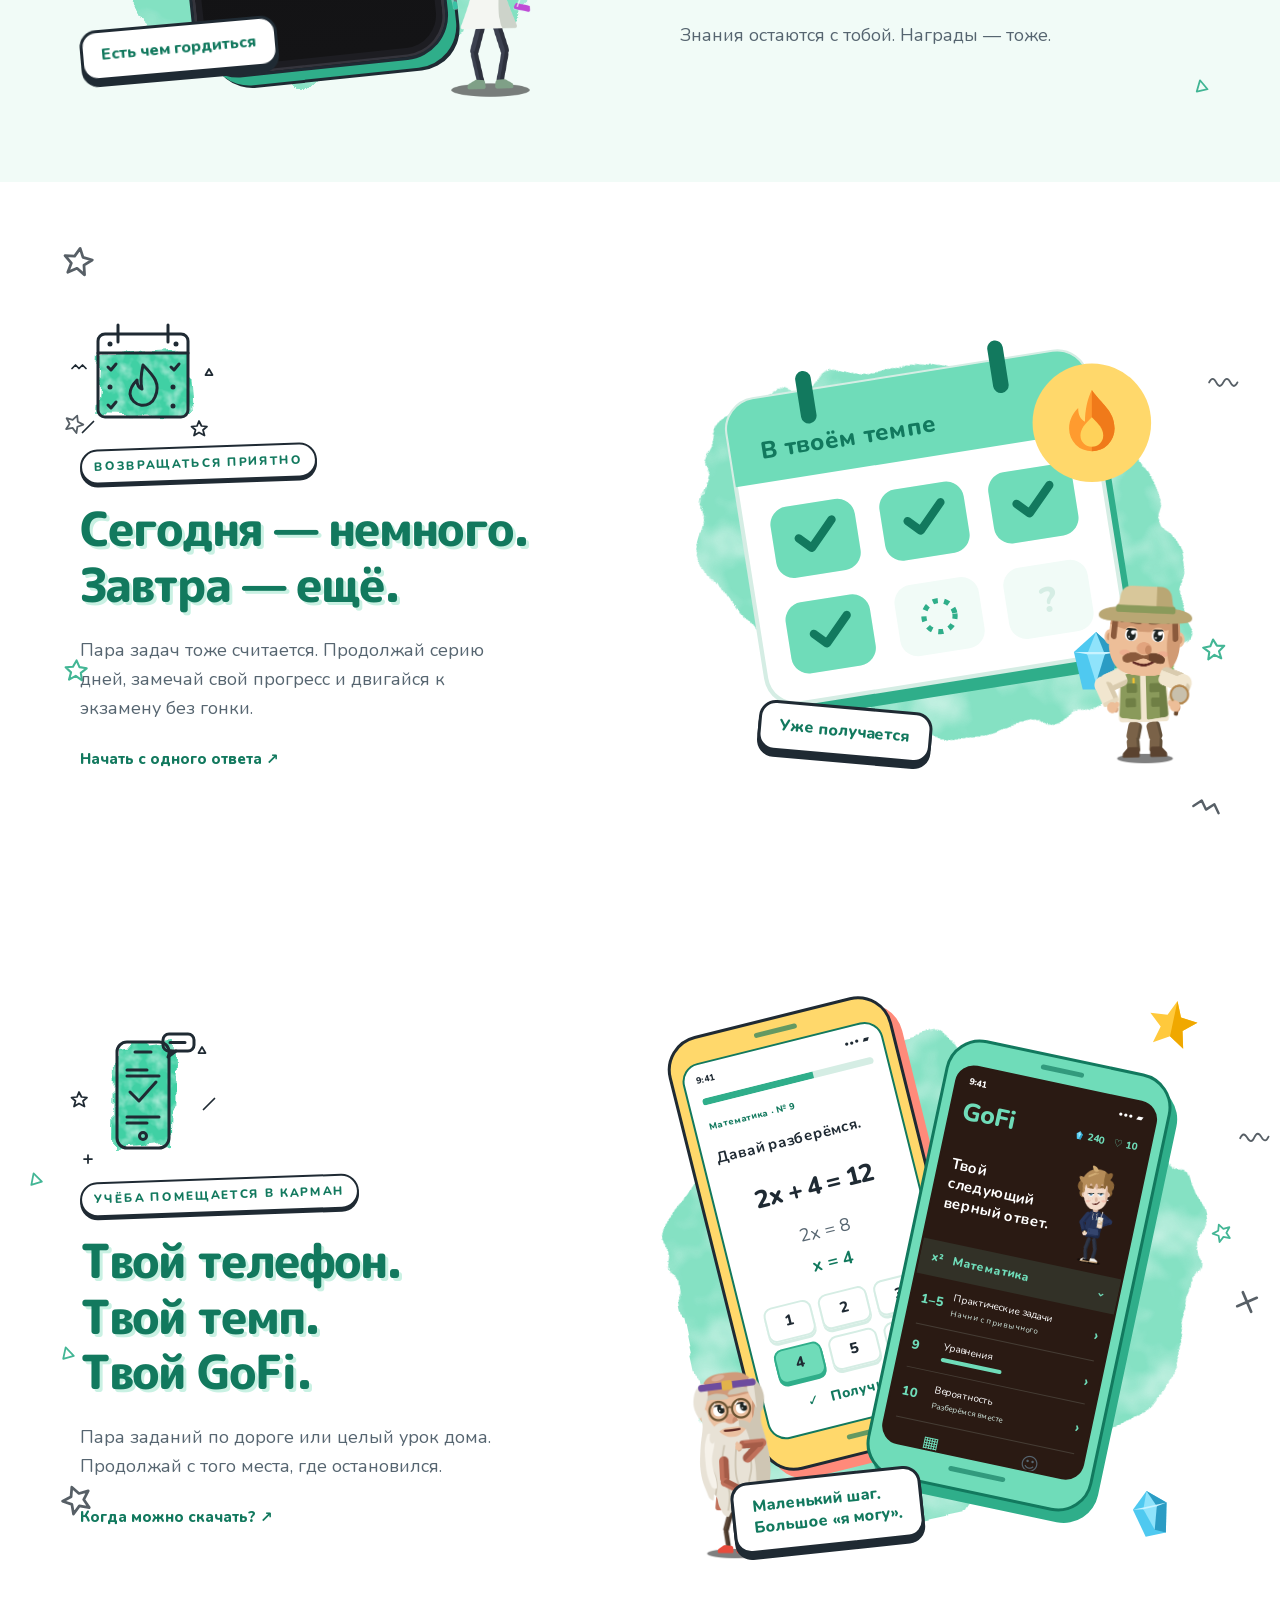
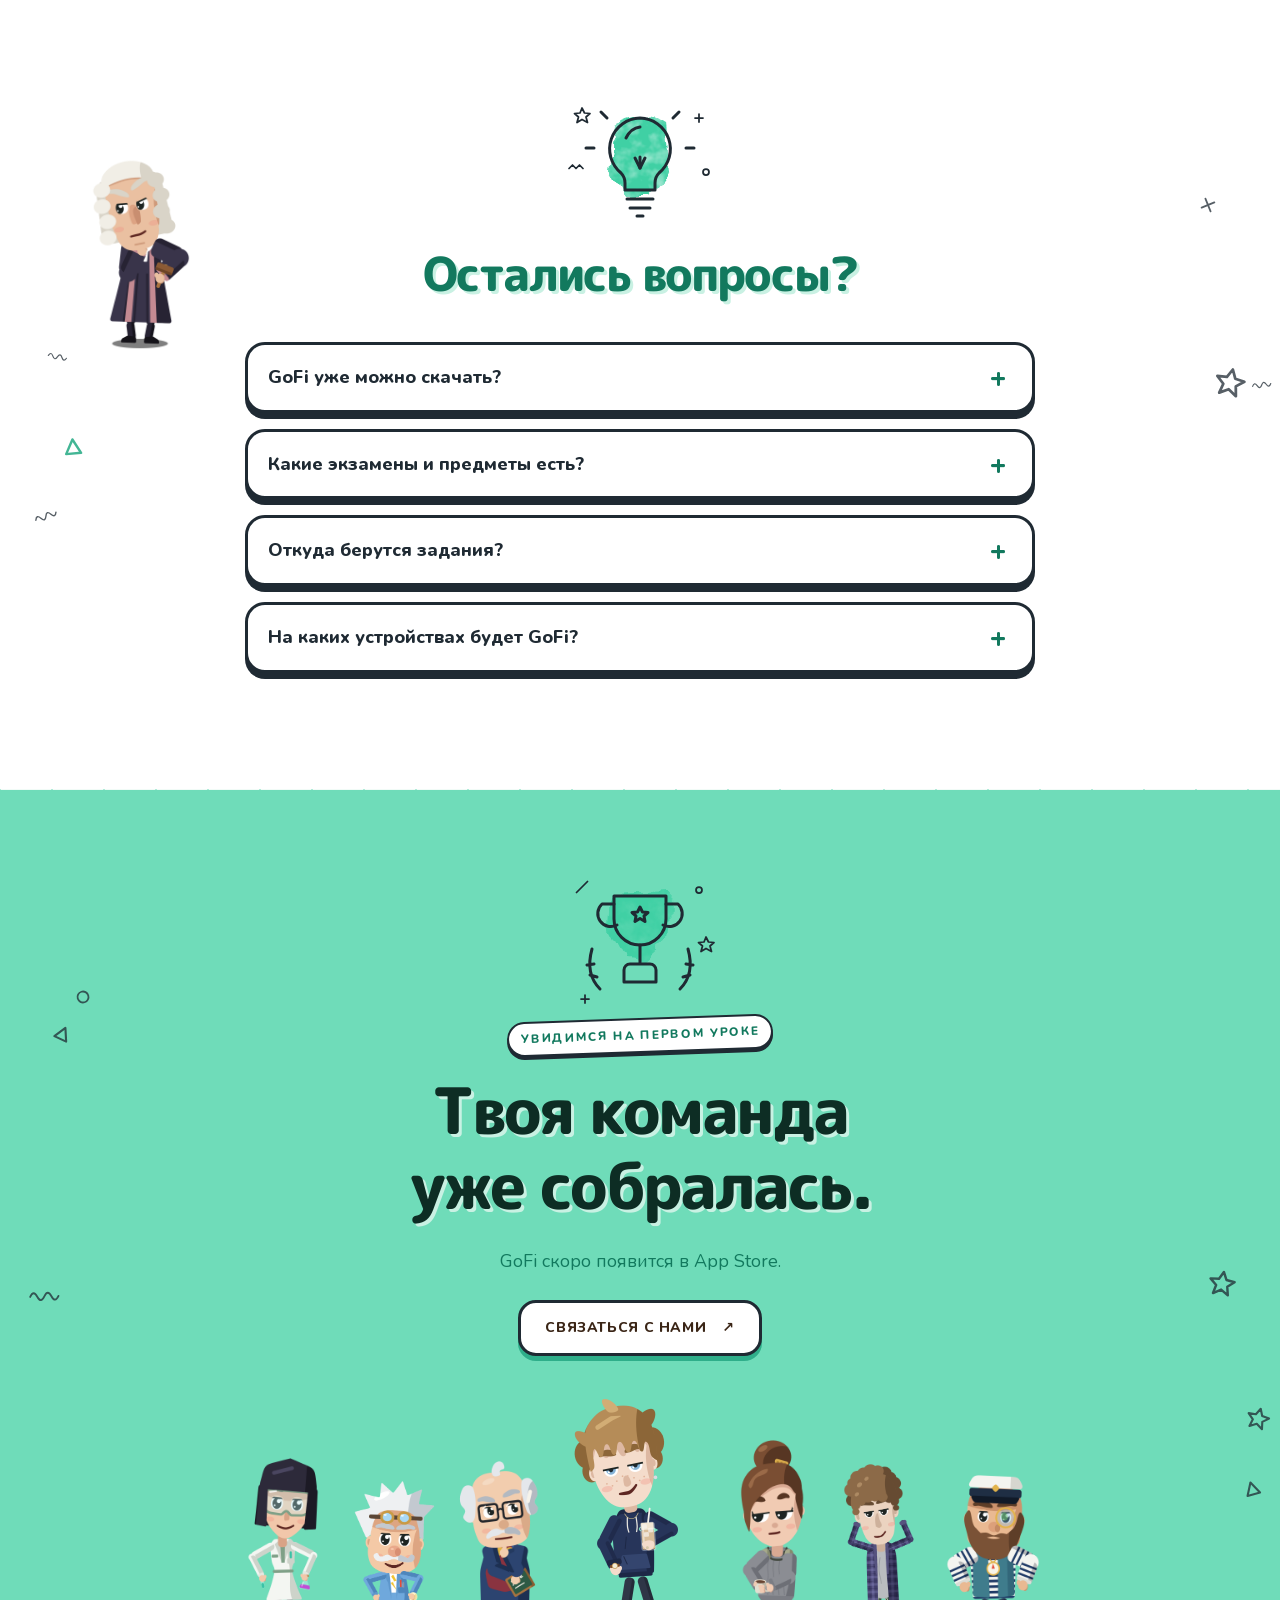
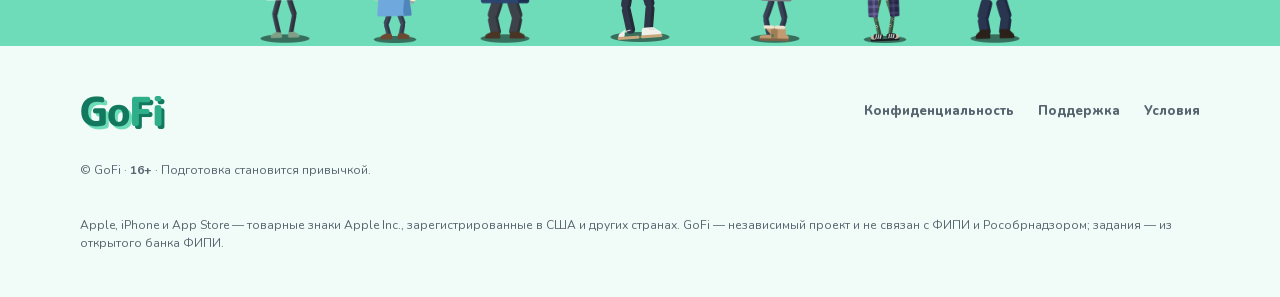
==== commit 46ff3332: "Обновление сайта" ====
--- a/index.html
+++ b/index.html
@@ -9,11 +9,18 @@
 <meta property="og:image" content="https://nowford.github.io/gofi/icon.png">
 <meta name="theme-color" content="#FFF8EE">
 <link rel="icon" href="favicon.png"><link rel="apple-touch-icon" href="icon.png">
-<link rel="stylesheet" href="fonts.css"><link rel="stylesheet" href="home.css?v=20261117-scenes"><link rel="stylesheet" href="scenes.css?v=20261118-warm"><link rel="stylesheet" href="phones.css?v=20261118-warm"><link rel="stylesheet" href="toon.css?v=20261118-fit"><link rel="stylesheet" href="scribble.css?v=20261126c">
+<link rel="stylesheet" href="fonts.css"><link rel="stylesheet" href="home.css?v=20261117-scenes"><link rel="stylesheet" href="scenes.css?v=20261118-warm"><link rel="stylesheet" href="phones.css?v=20261118-warm"><link rel="stylesheet" href="toon.css?v=20261118-fit"><link rel="stylesheet" href="scribble.css?v=20261126d">
 </head><body>
 <a class="skip" href="#main">К содержимому</a>
 <svg width="0" height="0" style="position:absolute" aria-hidden="true">
   <defs>
+    <symbol id="dd-star" viewBox="0 0 32 32"><path d="M16 3l4 8 9 1-7 6 2 9-8-5-8 5 2-9-7-6 9-1z"/></symbol>
+    <symbol id="dd-ring" viewBox="0 0 32 32"><circle cx="16" cy="16" r="8"/></symbol>
+    <symbol id="dd-slash" viewBox="0 0 32 32"><path d="M6 26L26 6"/></symbol>
+    <symbol id="dd-zig" viewBox="0 0 32 32"><path d="M2 20l7-8 7 8 7-8 7 8"/></symbol>
+    <symbol id="dd-plus" viewBox="0 0 32 32"><path d="M16 6v20M6 16h20"/></symbol>
+    <symbol id="dd-tri" viewBox="0 0 32 32"><path d="M8 24l8-15 8 15z"/></symbol>
+    <symbol id="dd-wave" viewBox="0 0 48 32"><path d="M3 18q5-10 10 0t10 0 10 0 10 0"/></symbol>
     <filter id="wc-site" x="-25%" y="-25%" width="150%" height="150%">
       <feTurbulence type="fractalNoise" baseFrequency="0.012" numOctaves="3" seed="6" result="n1"/>
       <feDisplacementMap in="SourceGraphic" in2="n1" scale="60" xChannelSelector="R" yChannelSelector="G" result="d"/>
@@ -30,9 +37,9 @@
 </svg>
 <header class="top"><div class="wrap nav-wrap"><a class="brand" href="./" aria-label="GoFi — главная">Go<span>Fi</span></a><nav aria-label="Главное меню"><a href="#how">Как это работает</a><a href="#team">Команда</a><a class="btn small" href="#try">Попробовать</a></nav></div></header>
 <main id="main">
-<section class="hero wrap"><div class="clouds" aria-hidden="true"><i class="cloud" style="top:6%;animation-duration:48s;animation-delay:-5s;scale:1"></i><i class="cloud" style="top:28%;animation-duration:62s;animation-delay:-30s;scale:0.7"></i><i class="cloud" style="top:70%;animation-duration:55s;animation-delay:-12s;scale:0.85"></i><i class="cloud" style="top:48%;animation-duration:70s;animation-delay:-50s;scale:0.6"></i></div>
+<section class="hero wrap"><div class="confetti" aria-hidden="true"><svg class="dd" style="left:2.3%;top:89%;width:34px;height:34px;transform:rotate(6deg)"><use href="#dd-ring"/></svg><svg class="dd mint" style="left:93.9%;top:18%;width:34px;height:34px;transform:rotate(0deg)"><use href="#dd-plus"/></svg><svg class="dd" style="left:2.9%;top:66%;width:34px;height:34px;transform:rotate(12deg)"><use href="#dd-zig"/></svg><svg class="dd mint" style="left:95.2%;top:24%;width:26px;height:26px;transform:rotate(-16deg)"><use href="#dd-zig"/></svg><svg class="dd mint" style="left:5.8%;top:38%;width:30px;height:30px;transform:rotate(9deg)"><use href="#dd-plus"/></svg><svg class="dd" style="left:95.7%;top:15%;width:30px;height:30px;transform:rotate(16deg)"><use href="#dd-slash"/></svg><svg class="dd" style="left:3.6%;top:30%;width:34px;height:34px;transform:rotate(23deg)"><use href="#dd-wave"/></svg><svg class="dd" style="left:98.2%;top:49%;width:30px;height:30px;transform:rotate(-1deg)"><use href="#dd-slash"/></svg></div><div class="clouds" aria-hidden="true"><i class="cloud" style="top:6%;animation-duration:48s;animation-delay:-5s;scale:1"></i><i class="cloud" style="top:28%;animation-duration:62s;animation-delay:-30s;scale:0.7"></i><i class="cloud" style="top:70%;animation-duration:55s;animation-delay:-12s;scale:0.85"></i><i class="cloud" style="top:48%;animation-duration:70s;animation-delay:-50s;scale:0.6"></i></div>
 <div class="hero-art ride-scene animated-scene" role="img" aria-label="Гофи едет на телефоне, как на сноуборде; на экране мелькает главный экран GoFi">
-<svg class="slope" viewBox="0 0 600 220" preserveAspectRatio="none" aria-hidden="true"><path d="M0 120 C120 60 220 160 340 110 S520 40 600 90 V220 H0Z" fill="#fff"/><path d="M0 120 C120 60 220 160 340 110 S520 40 600 90" fill="none" stroke="#3a2516" stroke-width="4" vector-effect="non-scaling-stroke"/><path d="M0 150 C140 100 240 190 360 140 S520 80 600 120" fill="none" stroke="#f1dcc2" stroke-width="6" stroke-dasharray="2 18" stroke-linecap="round"/></svg>
+<svg class="slope" viewBox="0 0 600 220" preserveAspectRatio="none" aria-hidden="true"><path d="M0 120 C120 60 220 160 340 110 S520 40 600 90 V220 H0Z" fill="#fff"/><path d="M0 120 C120 60 220 160 340 110 S520 40 600 90" fill="none" stroke="#1f2a33" stroke-width="4" vector-effect="non-scaling-stroke"/><path d="M0 150 C140 100 240 190 360 140 S520 80 600 120" fill="none" stroke="#6fdcb9" stroke-width="6" stroke-dasharray="2 18" stroke-linecap="round"/></svg>
 <span class="speed s1" aria-hidden="true"></span><span class="speed s2" aria-hidden="true"></span><span class="speed s3" aria-hidden="true"></span>
 <div class="rider">
 <div class="spray" aria-hidden="true"><i class="puff" style="--d:0s;--y:0px;--s:1"></i><i class="puff" style="--d:0.35s;--y:-8px;--s:0.7"></i><i class="puff" style="--d:0.7s;--y:6px;--s:0.85"></i><i class="puff" style="--d:1.05s;--y:-4px;--s:0.6"></i><i class="puff" style="--d:1.4s;--y:4px;--s:0.9"></i><i class="puff" style="--d:1.75s;--y:-6px;--s:0.7"></i><i class="puff" style="--d:2.1s;--y:2px;--s:0.8"></i><i class="puff" style="--d:2.45s;--y:-2px;--s:0.65"></i></div>
@@ -41,11 +48,11 @@
 </div>
 <div class="bubble">Поехали!</div>
 </div>
-<div class="hero-copy"><p class="eyebrow">Твоя новая привычка — GoFi</p><h1>Вперёд за <em>весёлой</em><br>подготовкой!</h1><p class="lead">Серьёзная подготовка с несерьёзной командой. Решай задания, забирай награды и двигайся в своём темпе.</p><div class="hero-actions"><a class="btn" href="#try">Попробовать задание <span aria-hidden="true">→</span></a><a class="btn outline" href="#how">Познакомиться с GoFi</a></div><p class="release-note">Для iPhone · Готовимся к выпуску</p></div>
+<div class="hero-copy"><img class="ink hero-rocket" src="img/ink/rocket.svg?v=2" alt="" aria-hidden="true" width="130" height="130"><p class="eyebrow">Твоя новая привычка — GoFi</p><h1>Вперёд за <em>весёлой</em><br>подготовкой!</h1><p class="lead">Серьёзная подготовка с несерьёзной командой. Решай задания, забирай награды и двигайся в своём темпе.</p><div class="hero-actions"><a class="btn" href="#try">Попробовать задание <span aria-hidden="true">→</span></a><a class="btn outline" href="#how">Познакомиться с GoFi</a></div><p class="release-note">Для iPhone · Готовимся к выпуску</p></div>
 </section>
-<div class="facts"><div class="wrap"><span><b>10</b> предметов ОГЭ</span><span><b>ФИПИ</b> настоящий банк заданий</span><span><b>Твой</b> темп подготовки</span></div></div>
-<section class="section wrap split" id="how">
-<div class="copy reveal"><img class="ink" src="img/ink/books.svg?v=1" alt="" aria-hidden="true" width="150" height="150" loading="lazy"><p class="eyebrow">Меньше «надо». Больше «могу».</p><h2>Большая цель.<br>Маленькие победы.</h2><p>Выбирай предмет и номер задания. Решай, проверяй себя и разбирай ошибки — по одному понятному шагу за раз.</p><a class="text-link" href="#try">Вот как это выглядит <span aria-hidden="true">↗</span></a></div>
+<div class="facts"><div class="wrap"><span><img class="fact-ink" src="img/ink/books-icon.svg?v=2" alt="" aria-hidden="true" width="56" height="56"><b>10</b> предметов ОГЭ</span><span><img class="fact-ink" src="img/ink/list-icon.svg?v=2" alt="" aria-hidden="true" width="56" height="56"><b>ФИПИ</b> настоящий банк заданий</span><span><img class="fact-ink" src="img/ink/clock-icon.svg?v=2" alt="" aria-hidden="true" width="56" height="56"><b>Твой</b> темп подготовки</span></div></div>
+<section class="section wrap split" id="how"><div class="confetti" aria-hidden="true"><svg class="dd" style="left:3.7%;top:48%;width:22px;height:22px;transform:rotate(-6deg)"><use href="#dd-star"/></svg><svg class="dd" style="left:93.8%;top:62%;width:34px;height:34px;transform:rotate(7deg)"><use href="#dd-tri"/></svg><svg class="dd" style="left:3.5%;top:36%;width:22px;height:22px;transform:rotate(18deg)"><use href="#dd-tri"/></svg><svg class="dd" style="left:94.9%;top:70%;width:22px;height:22px;transform:rotate(-2deg)"><use href="#dd-zig"/></svg><svg class="dd mint" style="left:2.4%;top:89%;width:26px;height:26px;transform:rotate(7deg)"><use href="#dd-slash"/></svg><svg class="dd" style="left:93.3%;top:70%;width:22px;height:22px;transform:rotate(23deg)"><use href="#dd-plus"/></svg></div>
+<div class="copy reveal"><img class="ink" src="img/ink/books.svg?v=2" alt="" aria-hidden="true" width="150" height="150" loading="lazy"><p class="eyebrow">Меньше «надо». Больше «могу».</p><h2>Большая цель.<br>Маленькие победы.</h2><p>Выбирай предмет и номер задания. Решай, проверяй себя и разбирай ошибки — по одному понятному шагу за раз.</p><a class="text-link" href="#try">Вот как это выглядит <span aria-hidden="true">↗</span></a></div>
 <div class="press-scene animated-scene reveal" role="img" aria-label="Байт сам решает задание на большом телефоне: нажимает 1, 6 и «Проверить» — верно">
 <div class="scene-halo" aria-hidden="true"></div>
 <div class="gp press-phone" aria-hidden="true"><div class="gp-screen" data-steps="4" data-driver="poke">
@@ -60,10 +67,10 @@
 <span class="scene-sticker" style="top:2%;left:0;transform:rotate(-5deg)" aria-hidden="true">Байт тоже готовится</span>
 </div>
 </section>
-<section class="team-section" id="team"><div class="wrap"><div class="section-heading reveal"><p class="eyebrow">Знакомься, твоя команда</p><h2>У каждого предмета<br>есть свой характер.</h2><p>Кто-то строгий. Кто-то сонный. Все — за тебя. Нажми на героя — познакомитесь поближе.</p></div><div class="team-layout"><div class="teacher-stage"><div class="teacher-halo"></div><img id="teacher-image" class="character" src="img/iks.png?v=f2f5b8200039" alt="Профессор Икс" width="360" height="580" loading="lazy"><div class="teacher-caption" aria-live="polite"><h3 id="teacher-name">Профессор Икс</h3><p id="teacher-description">Разложит сложное по полочкам. И по степеням.</p></div></div><div class="subject-picker"><p class="picker-label">Выбери свой предмет ↓</p><div class="subject-grid" role="group" aria-label="Учителя по предметам"><button class="subject" type="button" data-teacher="iks" data-name="Профессор Икс" data-description="Разложит сложное по полочкам. И по степеням." aria-pressed="true"><span aria-hidden="true">x²</span>Математика</button><button class="subject" type="button" data-teacher="zapyataya" data-name="Миша" data-description="Строгий с виду. На твоей стороне — всегда." aria-pressed="false"><span aria-hidden="true">Аа</span>Русский язык</button><button class="subject" type="button" data-teacher="tea" data-name="Тея" data-description="Английский, кофе и немного сарказма." aria-pressed="false"><span aria-hidden="true">Hi</span>Английский</button><button class="subject" type="button" data-teacher="volt" data-name="Доктор Вольт" data-description="Проверяет гравитацию. Иногда случайно." aria-pressed="false"><span aria-hidden="true">⚡</span>Физика</button><button class="subject" type="button" data-teacher="kolba" data-name="Мадам Колба" data-description="Знает формулу хорошего урока." aria-pressed="false"><span aria-hidden="true">H₂</span>Химия</button><button class="subject" type="button" data-teacher="kletka" data-name="Дядя Клетка" data-description="Объяснит жизнь во всех её проявлениях." aria-pressed="false"><span aria-hidden="true">✿</span>Биология</button><button class="subject" type="button" data-teacher="bait" data-name="Байт" data-description="Найдёт баг даже в твоём решении." aria-pressed="false"><span aria-hidden="true">&lt;/></span>Информатика</button><button class="subject" type="button" data-teacher="letopisets" data-name="Летописец Год" data-description="Помнит всё. Почти в правильном порядке." aria-pressed="false"><span aria-hidden="true">⌛</span>История</button><button class="subject" type="button" data-teacher="sudya" data-name="Судья Закон" data-description="У каждого ответа есть свои основания." aria-pressed="false"><span aria-hidden="true">§</span>Обществознание</button><button class="subject" type="button" data-teacher="kompas" data-name="Капитан Компас" data-description="Поможет найти верный курс." aria-pressed="false"><span aria-hidden="true">◎</span>География</button></div><noscript><p>Все десять предметов доступны в приложении. Для переключения персонажей на сайте включи JavaScript.</p></noscript></div></div></div></section>
-<section class="section wrap split demo-section" id="try"><div class="copy reveal"><img class="ink" src="img/ink/flask.svg?v=1" alt="" aria-hidden="true" width="150" height="150" loading="lazy"><p class="eyebrow">Твой первый верный ответ</p><h2>Не просто смотри.<br>Попробуй.</h2><p>В GoFi ответы собираются из плиток. Нажми на плитку с ответом — начнём с небольшой разминки.</p><p class="fine">Это демонстрационный пример. В приложении — задания открытого банка ФИПИ и разборы решений.</p><img class="character demo-bait" src="img/volt.png?v=b12fd7adb3a6" alt="Доктор Вольт" width="360" height="580" loading="lazy"></div><div class="demo-card reveal"><div class="demo-top"><span>Разминка · Математика</span></div><div class="demo-progress"><i></i></div><p>Найди значение выражения</p><div class="demo-equation">3² + 4² = <span>?</span></div><div class="demo-options" role="group" aria-label="Выбери ответ"><button type="button" data-answer="7">7</button><button type="button" data-answer="14">14</button><button type="button" data-answer="25">25</button><button type="button" data-answer="49">49</button></div><div class="demo-feedback" role="status" aria-live="polite">Выбери одну из четырёх плиток.</div><button type="button" class="text-link reset" hidden>Ещё раз ↻</button><noscript><p>Ответ: 25. 3² = 9, 4² = 16, а 9 + 16 = 25.</p></noscript></div></section>
+<section class="team-section" id="team"><div class="confetti" aria-hidden="true"><svg class="dd" style="left:6.1%;top:90%;width:34px;height:34px;transform:rotate(-19deg)"><use href="#dd-plus"/></svg><svg class="dd" style="left:95.5%;top:32%;width:34px;height:34px;transform:rotate(5deg)"><use href="#dd-tri"/></svg><svg class="dd" style="left:2.6%;top:13%;width:26px;height:26px;transform:rotate(24deg)"><use href="#dd-star"/></svg><svg class="dd" style="left:93.2%;top:29%;width:34px;height:34px;transform:rotate(-18deg)"><use href="#dd-tri"/></svg><svg class="dd" style="left:2.5%;top:36%;width:34px;height:34px;transform:rotate(7deg)"><use href="#dd-zig"/></svg><svg class="dd" style="left:94.1%;top:25%;width:26px;height:26px;transform:rotate(10deg)"><use href="#dd-star"/></svg></div><div class="wrap"><div class="section-heading reveal"><img class="ink team-globe" src="img/ink/globe.svg?v=2" alt="" aria-hidden="true" width="130" height="130"><img class="ink team-calc" src="img/ink/calc.svg?v=2" alt="" aria-hidden="true" width="120" height="120"><p class="eyebrow">Знакомься, твоя команда</p><h2>У каждого предмета<br>есть свой характер.</h2><p>Кто-то строгий. Кто-то сонный. Все — за тебя. Нажми на героя — познакомитесь поближе.</p></div><div class="team-layout"><div class="teacher-stage"><div class="teacher-halo"></div><img id="teacher-image" class="character" src="img/iks.png?v=f2f5b8200039" alt="Профессор Икс" width="360" height="580" loading="lazy"><div class="teacher-caption" aria-live="polite"><h3 id="teacher-name">Профессор Икс</h3><p id="teacher-description">Разложит сложное по полочкам. И по степеням.</p></div></div><div class="subject-picker"><p class="picker-label">Выбери свой предмет ↓</p><div class="subject-grid" role="group" aria-label="Учителя по предметам"><button class="subject" type="button" data-teacher="iks" data-name="Профессор Икс" data-description="Разложит сложное по полочкам. И по степеням." aria-pressed="true"><span aria-hidden="true">x²</span>Математика</button><button class="subject" type="button" data-teacher="zapyataya" data-name="Миша" data-description="Строгий с виду. На твоей стороне — всегда." aria-pressed="false"><span aria-hidden="true">Аа</span>Русский язык</button><button class="subject" type="button" data-teacher="tea" data-name="Тея" data-description="Английский, кофе и немного сарказма." aria-pressed="false"><span aria-hidden="true">Hi</span>Английский</button><button class="subject" type="button" data-teacher="volt" data-name="Доктор Вольт" data-description="Проверяет гравитацию. Иногда случайно." aria-pressed="false"><span aria-hidden="true">⚡</span>Физика</button><button class="subject" type="button" data-teacher="kolba" data-name="Мадам Колба" data-description="Знает формулу хорошего урока." aria-pressed="false"><span aria-hidden="true">H₂</span>Химия</button><button class="subject" type="button" data-teacher="kletka" data-name="Дядя Клетка" data-description="Объяснит жизнь во всех её проявлениях." aria-pressed="false"><span aria-hidden="true">✿</span>Биология</button><button class="subject" type="button" data-teacher="bait" data-name="Байт" data-description="Найдёт баг даже в твоём решении." aria-pressed="false"><span aria-hidden="true">&lt;/></span>Информатика</button><button class="subject" type="button" data-teacher="letopisets" data-name="Летописец Год" data-description="Помнит всё. Почти в правильном порядке." aria-pressed="false"><span aria-hidden="true">⌛</span>История</button><button class="subject" type="button" data-teacher="sudya" data-name="Судья Закон" data-description="У каждого ответа есть свои основания." aria-pressed="false"><span aria-hidden="true">§</span>Обществознание</button><button class="subject" type="button" data-teacher="kompas" data-name="Капитан Компас" data-description="Поможет найти верный курс." aria-pressed="false"><span aria-hidden="true">◎</span>География</button></div><noscript><p>Все десять предметов доступны в приложении. Для переключения персонажей на сайте включи JavaScript.</p></noscript></div></div></div></section>
+<section class="section wrap split demo-section" id="try"><div class="confetti" aria-hidden="true"><svg class="dd" style="left:5.6%;top:65%;width:22px;height:22px;transform:rotate(-17deg)"><use href="#dd-plus"/></svg><svg class="dd mint" style="left:95.1%;top:61%;width:30px;height:30px;transform:rotate(-18deg)"><use href="#dd-tri"/></svg><svg class="dd" style="left:4.2%;top:49%;width:26px;height:26px;transform:rotate(24deg)"><use href="#dd-wave"/></svg><svg class="dd" style="left:95.3%;top:88%;width:34px;height:34px;transform:rotate(16deg)"><use href="#dd-slash"/></svg><svg class="dd mint" style="left:1.9%;top:77%;width:22px;height:22px;transform:rotate(-6deg)"><use href="#dd-ring"/></svg><svg class="dd" style="left:97.2%;top:25%;width:30px;height:30px;transform:rotate(-17deg)"><use href="#dd-tri"/></svg></div><div class="copy reveal"><img class="ink" src="img/ink/flask.svg?v=2" alt="" aria-hidden="true" width="150" height="150" loading="lazy"><p class="eyebrow">Твой первый верный ответ</p><h2>Не просто смотри.<br>Попробуй.</h2><p>В GoFi ответы собираются из плиток. Нажми на плитку с ответом — начнём с небольшой разминки.</p><p class="fine">Это демонстрационный пример. В приложении — задания открытого банка ФИПИ и разборы решений.</p><img class="character demo-bait" src="img/volt.png?v=b12fd7adb3a6" alt="Доктор Вольт" width="360" height="580" loading="lazy"></div><div class="demo-card reveal"><div class="demo-top"><span>Разминка · Математика</span></div><div class="demo-progress"><i></i></div><p>Найди значение выражения</p><div class="demo-equation">3² + 4² = <span>?</span></div><div class="demo-options" role="group" aria-label="Выбери ответ"><button type="button" data-answer="7">7</button><button type="button" data-answer="14">14</button><button type="button" data-answer="25">25</button><button type="button" data-answer="49">49</button></div><div class="demo-feedback" role="status" aria-live="polite">Выбери одну из четырёх плиток.</div><button type="button" class="text-link reset" hidden>Ещё раз ↻</button><noscript><p>Ответ: 25. 3² = 9, 4² = 16, а 9 + 16 = 25.</p></noscript></div></section>
 
-<section class="section wrap split listening-section" id="listening">
+<section class="section wrap split listening-section" id="listening"><div class="confetti" aria-hidden="true"><svg class="dd" style="left:5.2%;top:44%;width:30px;height:30px;transform:rotate(-9deg)"><use href="#dd-plus"/></svg><svg class="dd mint" style="left:97.2%;top:74%;width:34px;height:34px;transform:rotate(25deg)"><use href="#dd-tri"/></svg><svg class="dd" style="left:1.8%;top:29%;width:30px;height:30px;transform:rotate(-14deg)"><use href="#dd-star"/></svg><svg class="dd" style="left:96.3%;top:26%;width:34px;height:34px;transform:rotate(19deg)"><use href="#dd-ring"/></svg><svg class="dd" style="left:4.8%;top:58%;width:34px;height:34px;transform:rotate(-7deg)"><use href="#dd-slash"/></svg><svg class="dd mint" style="left:93.5%;top:7%;width:22px;height:22px;transform:rotate(-22deg)"><use href="#dd-plus"/></svg></div>
 <div class="duo-scene animated-scene reveal" role="img" aria-label="Аудирование в телефоне: запись играет, ответы собираются из плиток с номерами. Рядом Тея">
 <div class="scene-halo" aria-hidden="true"></div>
 <div class="gp" aria-hidden="true"><div class="gp-screen" data-steps="8" data-tick="800" data-hold="6">
@@ -79,9 +86,9 @@
 <img class="character audio-tea" src="img/tea.png?v=2ee37600cbad" alt="Тея" width="360" height="580" loading="lazy">
 <span class="scene-sticker" style="top:4%;left:2%;transform:rotate(-5deg)" aria-hidden="true">Hi, you! ♪</span>
 </div>
-<div class="copy reveal"><img class="ink" src="img/ink/headphones.svg?v=1" alt="" aria-hidden="true" width="150" height="150" loading="lazy"><p class="eyebrow">Английский тоже с характером</p><h2>Услышать.<br>Понять.<br>Сказать: «Легко».</h2><p>Аудирование — часть подготовки. Слушай диалоги, собирай ответы и разбирай услышанное вместе с Теей.</p><button class="text-link meet-tea" type="button">Познакомиться с Теей ↗</button></div>
+<div class="copy reveal"><img class="ink" src="img/ink/headphones.svg?v=2" alt="" aria-hidden="true" width="150" height="150" loading="lazy"><p class="eyebrow">Английский тоже с характером</p><h2>Услышать.<br>Понять.<br>Сказать: «Легко».</h2><p>Аудирование — часть подготовки. Слушай диалоги, собирай ответы и разбирай услышанное вместе с Теей.</p><button class="text-link meet-tea" type="button">Познакомиться с Теей ↗</button></div>
 </section>
-<section class="rewards"><div class="wrap split"><div class="duo-scene flip animated-scene reveal" role="img" aria-label="Открытие сундука в телефоне: крышка светится, лента наград останавливается на 250 аквамаринах. Рядом мадам Колба">
+<section class="rewards"><div class="confetti" aria-hidden="true"><svg class="dd" style="left:1.9%;top:30%;width:34px;height:34px;transform:rotate(-10deg)"><use href="#dd-zig"/></svg><svg class="dd mint" style="left:93.0%;top:85%;width:22px;height:22px;transform:rotate(-12deg)"><use href="#dd-tri"/></svg><svg class="dd" style="left:2.7%;top:15%;width:22px;height:22px;transform:rotate(14deg)"><use href="#dd-plus"/></svg><svg class="dd" style="left:98.3%;top:69%;width:22px;height:22px;transform:rotate(-22deg)"><use href="#dd-ring"/></svg><svg class="dd" style="left:3.6%;top:52%;width:26px;height:26px;transform:rotate(-4deg)"><use href="#dd-zig"/></svg><svg class="dd mint" style="left:93.9%;top:11%;width:34px;height:34px;transform:rotate(-13deg)"><use href="#dd-star"/></svg></div><div class="wrap split"><div class="duo-scene flip animated-scene reveal" role="img" aria-label="Открытие сундука в телефоне: крышка светится, лента наград останавливается на 250 аквамаринах. Рядом мадам Колба">
 <div class="scene-halo" aria-hidden="true"></div>
 <div class="gp tilt-left" aria-hidden="true"><div class="gp-screen" data-steps="9" data-tick="600" data-hold="8">
 <div class="gp-status">9:41<span>•••</span></div>
@@ -93,10 +100,10 @@
 <img class="character reward-kolba" src="img/kolba.png?v=92b48c665aa7" alt="Мадам Колба" width="360" height="580" loading="lazy">
 <span class="scene-sticker" style="bottom:5%;left:0;transform:rotate(-5deg)" aria-hidden="true">Есть чем гордиться</span>
 </div>
-<div class="copy reveal"><img class="ink" src="img/ink/chest.svg?v=1" alt="" aria-hidden="true" width="150" height="150" loading="lazy"><p class="eyebrow">Усилия, которые заметны</p><h2>Каждое «верно» —<br>маленькое событие.</h2><p>Собирай аквамарины и открывай сундуки. Возвращайся к занятиям и продолжай серию дней.</p><p>Знания остаются с тобой. Награды — тоже.</p></div></div></section>
+<div class="copy reveal"><img class="ink" src="img/ink/chest.svg?v=2" alt="" aria-hidden="true" width="150" height="150" loading="lazy"><p class="eyebrow">Усилия, которые заметны</p><h2>Каждое «верно» —<br>маленькое событие.</h2><p>Собирай аквамарины и открывай сундуки. Возвращайся к занятиям и продолжай серию дней.</p><p>Знания остаются с тобой. Награды — тоже.</p></div></div></section>
 
-<section class="section wrap split habit-section">
-<div class="copy reveal"><img class="ink" src="img/ink/calendar.svg?v=1" alt="" aria-hidden="true" width="150" height="150" loading="lazy"><p class="eyebrow">Возвращаться приятно</p><h2>Сегодня — немного.<br>Завтра — ещё.</h2><p>Пара задач тоже считается. Продолжай серию дней, замечай свой прогресс и двигайся к экзамену без гонки.</p><a class="text-link" href="#try">Начать с одного ответа ↗</a></div>
+<section class="section wrap split habit-section"><div class="confetti" aria-hidden="true"><svg class="dd" style="left:4.8%;top:9%;width:34px;height:34px;transform:rotate(9deg)"><use href="#dd-star"/></svg><svg class="dd" style="left:93.1%;top:87%;width:30px;height:30px;transform:rotate(16deg)"><use href="#dd-zig"/></svg><svg class="dd mint" style="left:4.9%;top:68%;width:26px;height:26px;transform:rotate(3deg)"><use href="#dd-star"/></svg><svg class="dd" style="left:94.3%;top:26%;width:34px;height:34px;transform:rotate(0deg)"><use href="#dd-wave"/></svg><svg class="dd" style="left:4.9%;top:33%;width:22px;height:22px;transform:rotate(21deg)"><use href="#dd-star"/></svg><svg class="dd mint" style="left:93.8%;top:65%;width:26px;height:26px;transform:rotate(-5deg)"><use href="#dd-star"/></svg></div>
+<div class="copy reveal"><img class="ink" src="img/ink/calendar.svg?v=2" alt="" aria-hidden="true" width="150" height="150" loading="lazy"><p class="eyebrow">Возвращаться приятно</p><h2>Сегодня — немного.<br>Завтра — ещё.</h2><p>Пара задач тоже считается. Продолжай серию дней, замечай свой прогресс и двигайся к экзамену без гонки.</p><a class="text-link" href="#try">Начать с одного ответа ↗</a></div>
 <div class="habit-art animated-scene reveal" role="img" aria-label="Нарисованный календарь с серией занятий, огоньком и аквамаринами">
 <div class="habit-halo" aria-hidden="true"></div>
 <svg class="calendar-art" viewBox="0 0 500 420" aria-hidden="true">
@@ -114,15 +121,15 @@
 </svg><span class="scene-sticker habit-sticker" aria-hidden="true">Уже получается</span>
 <img class="character habit-kletka" src="img/kletka.png?v=d6ccbcbd855b" alt="Дядя Клетка" width="360" height="580" loading="lazy">
 </div></section>
-<section class="section wrap split pocket"><div class="copy reveal"><img class="ink" src="img/ink/phone.svg?v=1" alt="" aria-hidden="true" width="150" height="150" loading="lazy"><p class="eyebrow">Учёба помещается в карман</p><h2>Твой телефон.<br>Твой темп.<br>Твой GoFi.</h2><p>Пара заданий по дороге или целый урок дома. Продолжай с того места, где остановился.</p><a class="text-link" href="#release">Когда можно скачать? ↗</a></div><div class="phone-scene animated-scene" role="img" aria-label="Нарисованные телефоны GoFi: каталог математики и решение задания">
+<section class="section wrap split pocket"><div class="confetti" aria-hidden="true"><svg class="dd mint" style="left:1.9%;top:36%;width:22px;height:22px;transform:rotate(-17deg)"><use href="#dd-tri"/></svg><svg class="dd" style="left:96.7%;top:30%;width:34px;height:34px;transform:rotate(-3deg)"><use href="#dd-wave"/></svg><svg class="dd mint" style="left:4.4%;top:58%;width:22px;height:22px;transform:rotate(-16deg)"><use href="#dd-tri"/></svg><svg class="dd" style="left:96.1%;top:51%;width:34px;height:34px;transform:rotate(-23deg)"><use href="#dd-plus"/></svg><svg class="dd" style="left:4.7%;top:76%;width:34px;height:34px;transform:rotate(-22deg)"><use href="#dd-star"/></svg><svg class="dd mint" style="left:94.6%;top:43%;width:22px;height:22px;transform:rotate(-21deg)"><use href="#dd-star"/></svg></div><div class="copy reveal"><img class="ink" src="img/ink/phone.svg?v=2" alt="" aria-hidden="true" width="150" height="150" loading="lazy"><p class="eyebrow">Учёба помещается в карман</p><h2>Твой телефон.<br>Твой темп.<br>Твой GoFi.</h2><p>Пара заданий по дороге или целый урок дома. Продолжай с того места, где остановился.</p><a class="text-link" href="#release">Когда можно скачать? ↗</a></div><div class="phone-scene animated-scene" role="img" aria-label="Нарисованные телефоны GoFi: каталог математики и решение задания">
 <div class="device-halo" aria-hidden="true"></div>
 <div class="device back-device" aria-hidden="true"><div class="device-shell"><div class="speaker"></div><div class="drawn-screen drawn-lesson"><div class="mini-status">9:41 <span>••• ▰</span></div><div class="mini-progress"><i></i></div><small>Математика · № 9</small><b class="mini-question">Давай разберёмся.</b><div class="mini-formula">2x + 4 = 12</div><div class="mini-solution">2x = 8<br><strong>x = 4</strong></div><div class="mini-keys"><span>1</span><span>2</span><span>3</span><span class="key-answer">4</span><span>5</span><span>6</span></div><div class="mini-success">✓ &nbsp; Получилось!</div></div><div class="device-home"></div></div></div>
 <div class="device front-device" aria-hidden="true"><div class="device-shell"><div class="speaker"></div><div class="drawn-screen drawn-home"><div class="mini-status">9:41 <span>••• ▰</span></div><div class="mini-brand">GoFi <span><svg viewBox="0 0 64 64" class="mini-gem"><use href="#gem"/></svg> 240 &nbsp; ♡ 10</span></div><div class="mini-greeting"><b>Твой следующий<br>верный ответ.</b><img src="img/gofi.png?v=7dab0a11d94a" alt="" width="360" height="580" loading="lazy"></div><div class="mini-subject">x² &nbsp; Математика <span>⌄</span></div><div class="mini-row"><i>1–5</i><span>Практические задачи<small>Начни с привычного</small></span><b>›</b></div><div class="mini-row featured"><i>9</i><span>Уравнения<small><em></em></small></span><b>›</b></div><div class="mini-row"><i>10</i><span>Вероятность<small>Разберёмся вместе</small></span><b>›</b></div><div class="mini-tabs"><b>▦<small>Задания</small></b><span>☺<small>Профиль</small></span></div></div><div class="device-home"></div></div></div>
 <svg class="device-spark spark-one" viewBox="0 0 64 64" aria-hidden="true"><use href="#star"/></svg><svg class="device-spark spark-two" viewBox="0 0 64 64" aria-hidden="true"><use href="#gem"/></svg>
 <img class="character pocket-letopisets" src="img/letopisets.png?v=8958902f88b2" alt="Летописец Год" width="360" height="580" loading="lazy"><span class="scene-sticker device-sticker" aria-hidden="true">Маленький шаг.<br>Большое «я могу».</span>
 </div></section>
-<section class="faq-section wrap"><img class="character faq-sudya" src="img/sudya.png?v=1964ec404eb2" alt="Судья Закон" width="360" height="580" loading="lazy"><div class="peeker" aria-hidden="true"><img class="character " src="img/kompas.png?v=96bee46808c9" alt="" width="360" height="580" loading="lazy"></div><img class="ink" src="img/ink/bulb.svg?v=1" alt="" aria-hidden="true" width="150" height="150" loading="lazy"><h2>Остались вопросы?</h2><div class="faq"><details><summary>GoFi уже можно скачать?</summary><p>Пока нет — готовим приложение к выпуску в App Store. Здесь появится ссылка, когда GoFi будет доступен.</p></details><details><summary>Какие экзамены и предметы есть?</summary><p>Готовим все 10 предметов ОГЭ: математику, русский язык, физику, химию, биологию, информатику, историю, обществознание, географию и английский, включая аудирование. ЕГЭ появится позже.</p></details><details><summary>Откуда берутся задания?</summary><p>Из открытого банка ФИПИ. В GoFi входят задания с однозначным, автоматически проверяемым ответом. Сочинения и задания с проверкой человеком пока не включены.</p></details><details><summary>На каких устройствах будет GoFi?</summary><p>На iPhone с iOS 17 и новее. Версии для Android пока нет.</p></details></div></section>
-<section class="final" id="release"><div class="wrap"><img class="ink" src="img/ink/trophy.svg?v=1" alt="" aria-hidden="true" width="150" height="150" loading="lazy"><p class="eyebrow">Увидимся на первом уроке</p><h2>Твоя команда<br>уже собралась.</h2><p>GoFi скоро появится в App Store.</p><a class="btn" href="support.html">Связаться с нами <span aria-hidden="true">↗</span></a><div class="lineup" aria-hidden="true"><img class="character " src="img/kolba.png?v=92b48c665aa7" alt="" width="360" height="580" loading="lazy"><img class="character " src="img/volt.png?v=b12fd7adb3a6" alt="" width="360" height="580" loading="lazy"><img class="character " src="img/iks.png?v=f2f5b8200039" alt="" width="360" height="580" loading="lazy"><img class="character " src="img/gofi.png?v=7dab0a11d94a" alt="" width="360" height="580" loading="lazy"><img class="character " src="img/tea.png?v=2ee37600cbad" alt="" width="360" height="580" loading="lazy"><img class="character " src="img/bait.png?v=ed13f4d11831" alt="" width="360" height="580" loading="lazy"><img class="character " src="img/kompas.png?v=96bee46808c9" alt="" width="360" height="580" loading="lazy"></div></div></section>
+<section class="faq-section wrap"><div class="confetti" aria-hidden="true"><svg class="dd mint" style="left:4.5%;top:50%;width:30px;height:30px;transform:rotate(-5deg)"><use href="#dd-tri"/></svg><svg class="dd" style="left:97.7%;top:42%;width:22px;height:22px;transform:rotate(-9deg)"><use href="#dd-wave"/></svg><svg class="dd" style="left:2.6%;top:60%;width:26px;height:26px;transform:rotate(-22deg)"><use href="#dd-wave"/></svg><svg class="dd" style="left:93.5%;top:17%;width:22px;height:22px;transform:rotate(-22deg)"><use href="#dd-plus"/></svg><svg class="dd" style="left:3.7%;top:38%;width:22px;height:22px;transform:rotate(9deg)"><use href="#dd-wave"/></svg><svg class="dd" style="left:94.8%;top:41%;width:34px;height:34px;transform:rotate(12deg)"><use href="#dd-star"/></svg></div><img class="character faq-sudya" src="img/sudya.png?v=1964ec404eb2" alt="Судья Закон" width="360" height="580" loading="lazy"><div class="peeker" aria-hidden="true"><img class="character " src="img/kompas.png?v=96bee46808c9" alt="" width="360" height="580" loading="lazy"></div><img class="ink" src="img/ink/bulb.svg?v=2" alt="" aria-hidden="true" width="150" height="150" loading="lazy"><h2>Остались вопросы?</h2><div class="faq"><details><summary>GoFi уже можно скачать?</summary><p>Пока нет — готовим приложение к выпуску в App Store. Здесь появится ссылка, когда GoFi будет доступен.</p></details><details><summary>Какие экзамены и предметы есть?</summary><p>Готовим все 10 предметов ОГЭ: математику, русский язык, физику, химию, биологию, информатику, историю, обществознание, географию и английский, включая аудирование. ЕГЭ появится позже.</p></details><details><summary>Откуда берутся задания?</summary><p>Из открытого банка ФИПИ. В GoFi входят задания с однозначным, автоматически проверяемым ответом. Сочинения и задания с проверкой человеком пока не включены.</p></details><details><summary>На каких устройствах будет GoFi?</summary><p>На iPhone с iOS 17 и новее. Версии для Android пока нет.</p></details></div></section>
+<section class="final" id="release"><div class="confetti" aria-hidden="true"><svg class="dd" style="left:5.6%;top:23%;width:22px;height:22px;transform:rotate(-17deg)"><use href="#dd-ring"/></svg><svg class="dd" style="left:97.3%;top:72%;width:26px;height:26px;transform:rotate(15deg)"><use href="#dd-star"/></svg><svg class="dd" style="left:3.9%;top:27%;width:26px;height:26px;transform:rotate(25deg)"><use href="#dd-tri"/></svg><svg class="dd" style="left:96.8%;top:80%;width:26px;height:26px;transform:rotate(-16deg)"><use href="#dd-tri"/></svg><svg class="dd" style="left:2.2%;top:57%;width:34px;height:34px;transform:rotate(-2deg)"><use href="#dd-wave"/></svg><svg class="dd" style="left:94.3%;top:56%;width:30px;height:30px;transform:rotate(9deg)"><use href="#dd-star"/></svg></div><div class="wrap"><img class="ink" src="img/ink/trophy.svg?v=2" alt="" aria-hidden="true" width="150" height="150" loading="lazy"><p class="eyebrow">Увидимся на первом уроке</p><h2>Твоя команда<br>уже собралась.</h2><p>GoFi скоро появится в App Store.</p><a class="btn" href="support.html">Связаться с нами <span aria-hidden="true">↗</span></a><div class="lineup" aria-hidden="true"><img class="character " src="img/kolba.png?v=92b48c665aa7" alt="" width="360" height="580" loading="lazy"><img class="character " src="img/volt.png?v=b12fd7adb3a6" alt="" width="360" height="580" loading="lazy"><img class="character " src="img/iks.png?v=f2f5b8200039" alt="" width="360" height="580" loading="lazy"><img class="character " src="img/gofi.png?v=7dab0a11d94a" alt="" width="360" height="580" loading="lazy"><img class="character " src="img/tea.png?v=2ee37600cbad" alt="" width="360" height="580" loading="lazy"><img class="character " src="img/bait.png?v=ed13f4d11831" alt="" width="360" height="580" loading="lazy"><img class="character " src="img/kompas.png?v=96bee46808c9" alt="" width="360" height="580" loading="lazy"></div></div></section>
 </main><footer><div class="wrap footer-grid"><a class="brand" href="./">Go<span>Fi</span></a><nav aria-label="Информация"><a href="privacy.html">Конфиденциальность</a><a href="support.html">Поддержка</a><a href="terms.html">Условия</a></nav><small>© GoFi · <strong aria-label="Для пользователей от 16 лет">16+</strong> · Подготовка становится привычкой.</small><p class="legal">Apple, iPhone и App Store — товарные знаки Apple Inc., зарегистрированные в США и других странах. GoFi — независимый проект и не связан с ФИПИ и Рособрнадзором; задания — из открытого банка ФИПИ.</p></div></footer>
 <script src="characters.js?v=20261118-slots" defer></script>
 <script src="home.js?v=20261117-scenes" defer></script>
--- a/scribble.css
+++ b/scribble.css
@@ -27,3 +27,23 @@
 .rewards p {color:var(--muted)}
 .rewards .eyebrow {background:#fff; color:var(--green)}
 .rewards::before {background-image:radial-gradient(circle at 26px 26px,var(--soft) 25px,transparent 26px)}
+
+/* Значки в полосе фактов. */
+.fact-ink {width:56px; height:56px; vertical-align:middle; margin-right:10px}
+@media (max-width:700px) {.fact-ink {width:40px; height:40px; margin-right:6px}}
+
+/* Россыпь каракулей по краям блоков, как на полях тетради. */
+section {position:relative; isolation:isolate}
+body {overflow-x:clip}
+.confetti,.hero>.confetti {position:absolute; top:0; left:calc(50% - 50vw) !important; right:auto; transform:none !important; width:100vw !important; height:100% !important; max-width:none; margin:0; padding:0; pointer-events:none; z-index:-1; overflow:hidden; opacity:1 !important; animation:none !important; visibility:visible !important; background:none !important; border:0 !important; box-shadow:none !important; border-radius:0 !important; filter:none !important}
+.dd {position:absolute; fill:none; stroke:var(--ink); stroke-width:2.6; stroke-linecap:round; stroke-linejoin:round; opacity:.75}
+.dd.mint {stroke:var(--mint-rim); opacity:.9}
+@media (max-width:900px) {.confetti,.hero>.confetti {display:none !important}}
+
+/* Первый экран и команда: дополнительные рисунки. */
+.hero-copy {position:relative}
+.hero-rocket {position:absolute; right:10px; top:-60px; width:130px; height:130px; transform:rotate(12deg)}
+.section-heading {position:relative}
+.team-globe {position:absolute; left:-20px; top:-30px; width:130px; height:130px; transform:rotate(-8deg)}
+.team-calc {position:absolute; right:-10px; top:10px; width:120px; height:120px; transform:rotate(9deg)}
+@media (max-width:900px) {.hero-rocket {width:80px; height:80px; top:-40px; right:0} .team-globe,.team-calc {display:none}}
